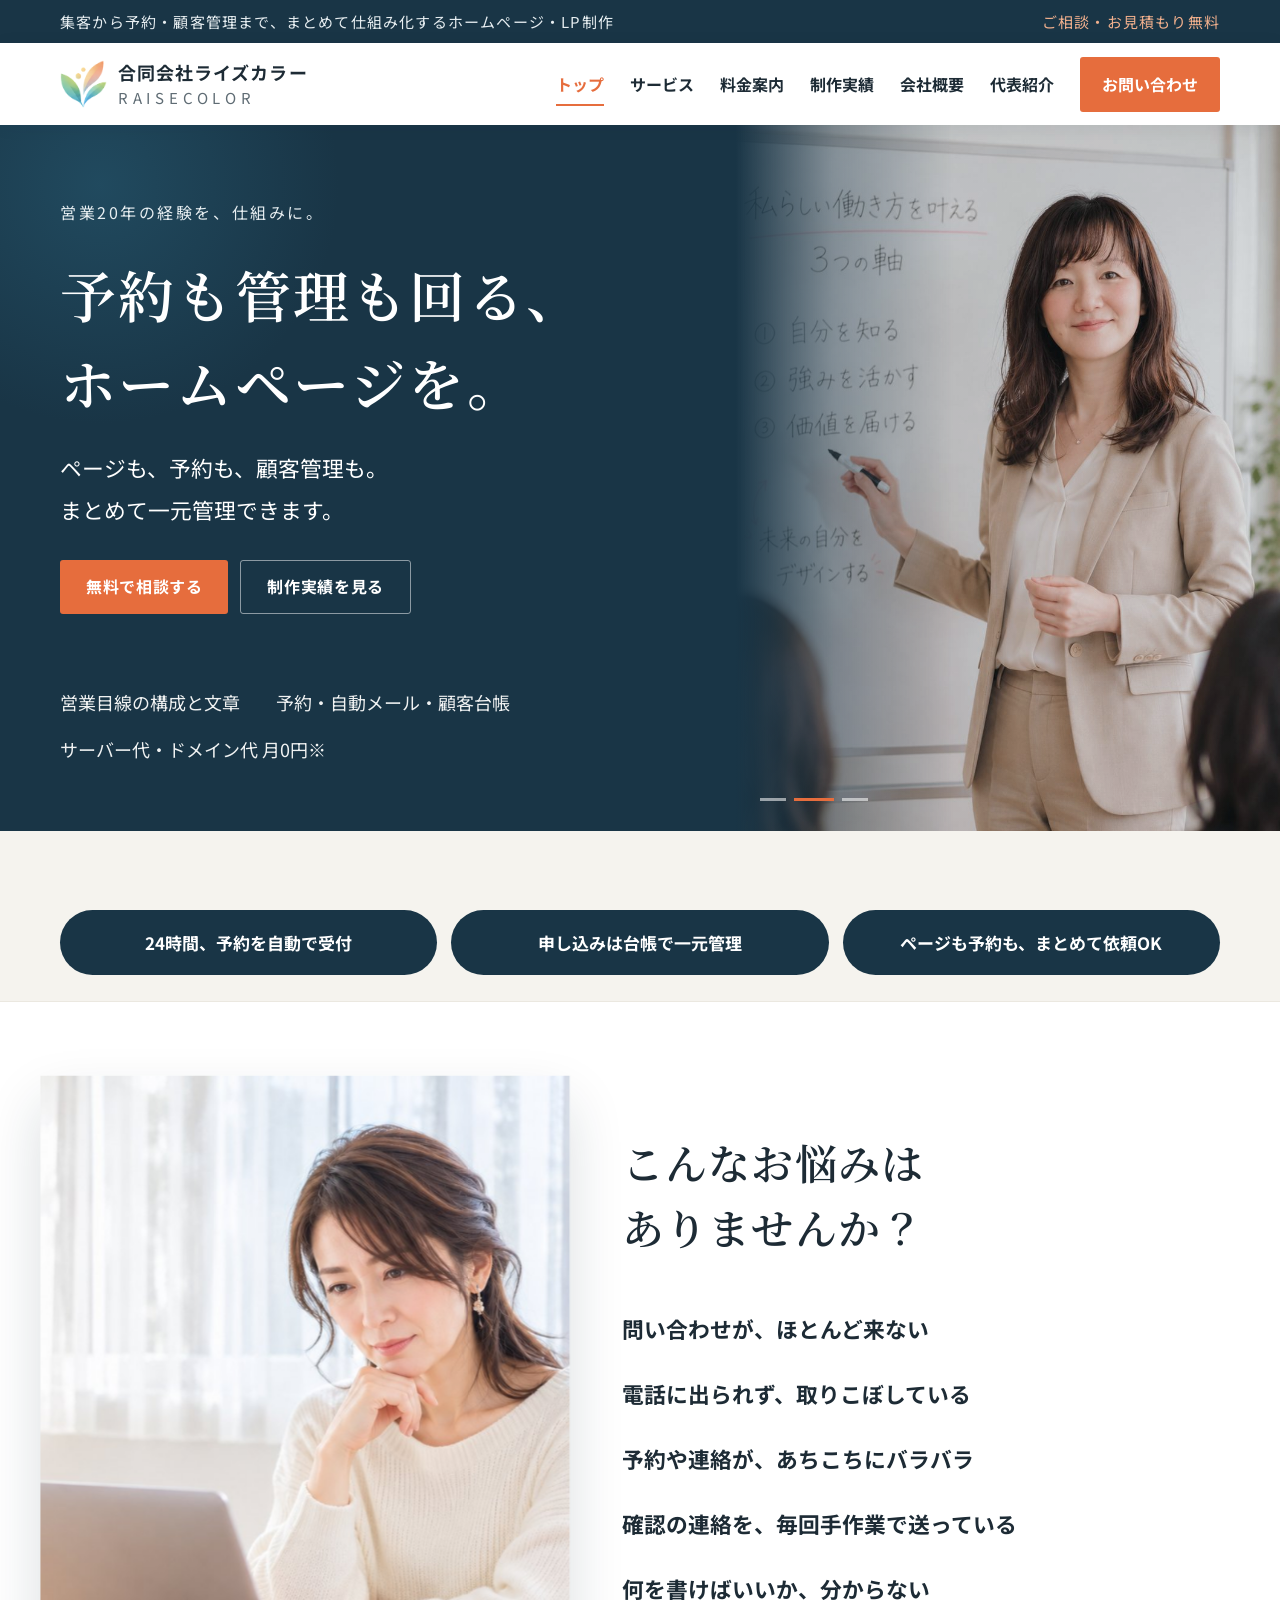
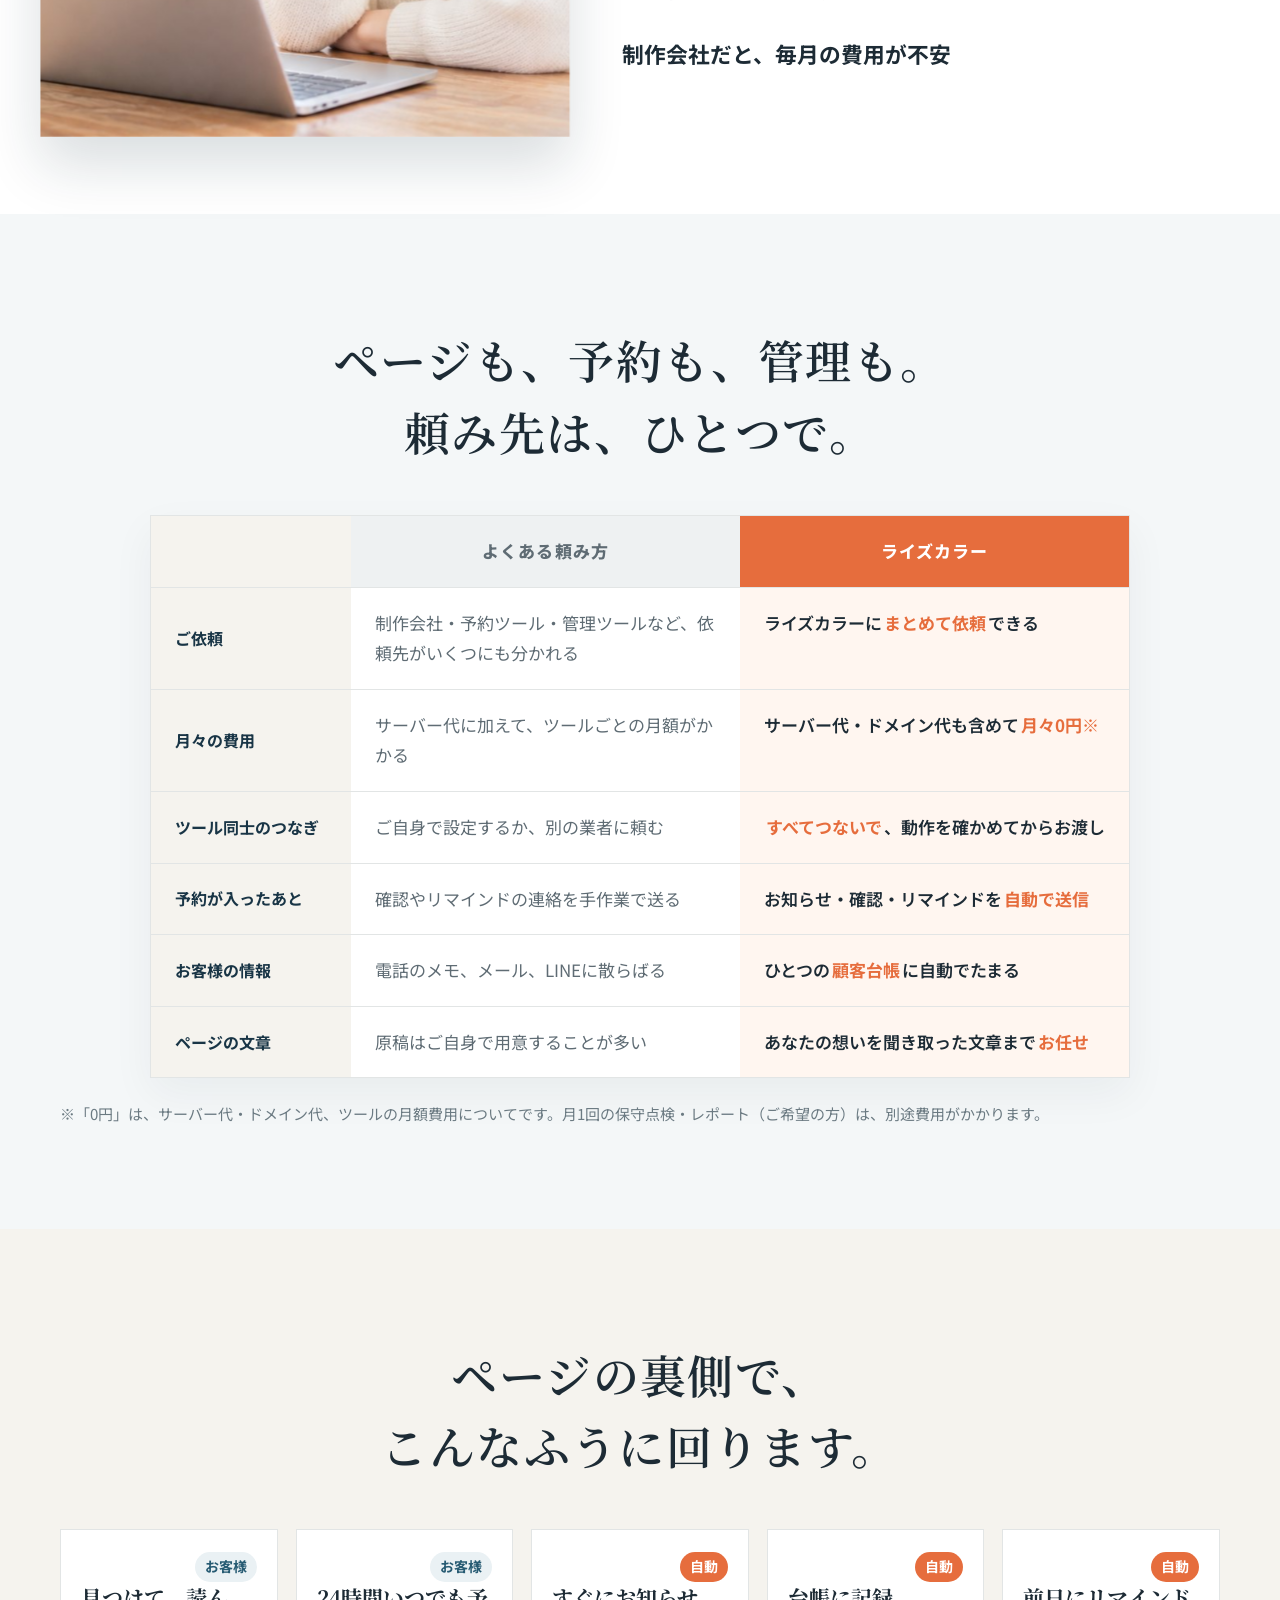
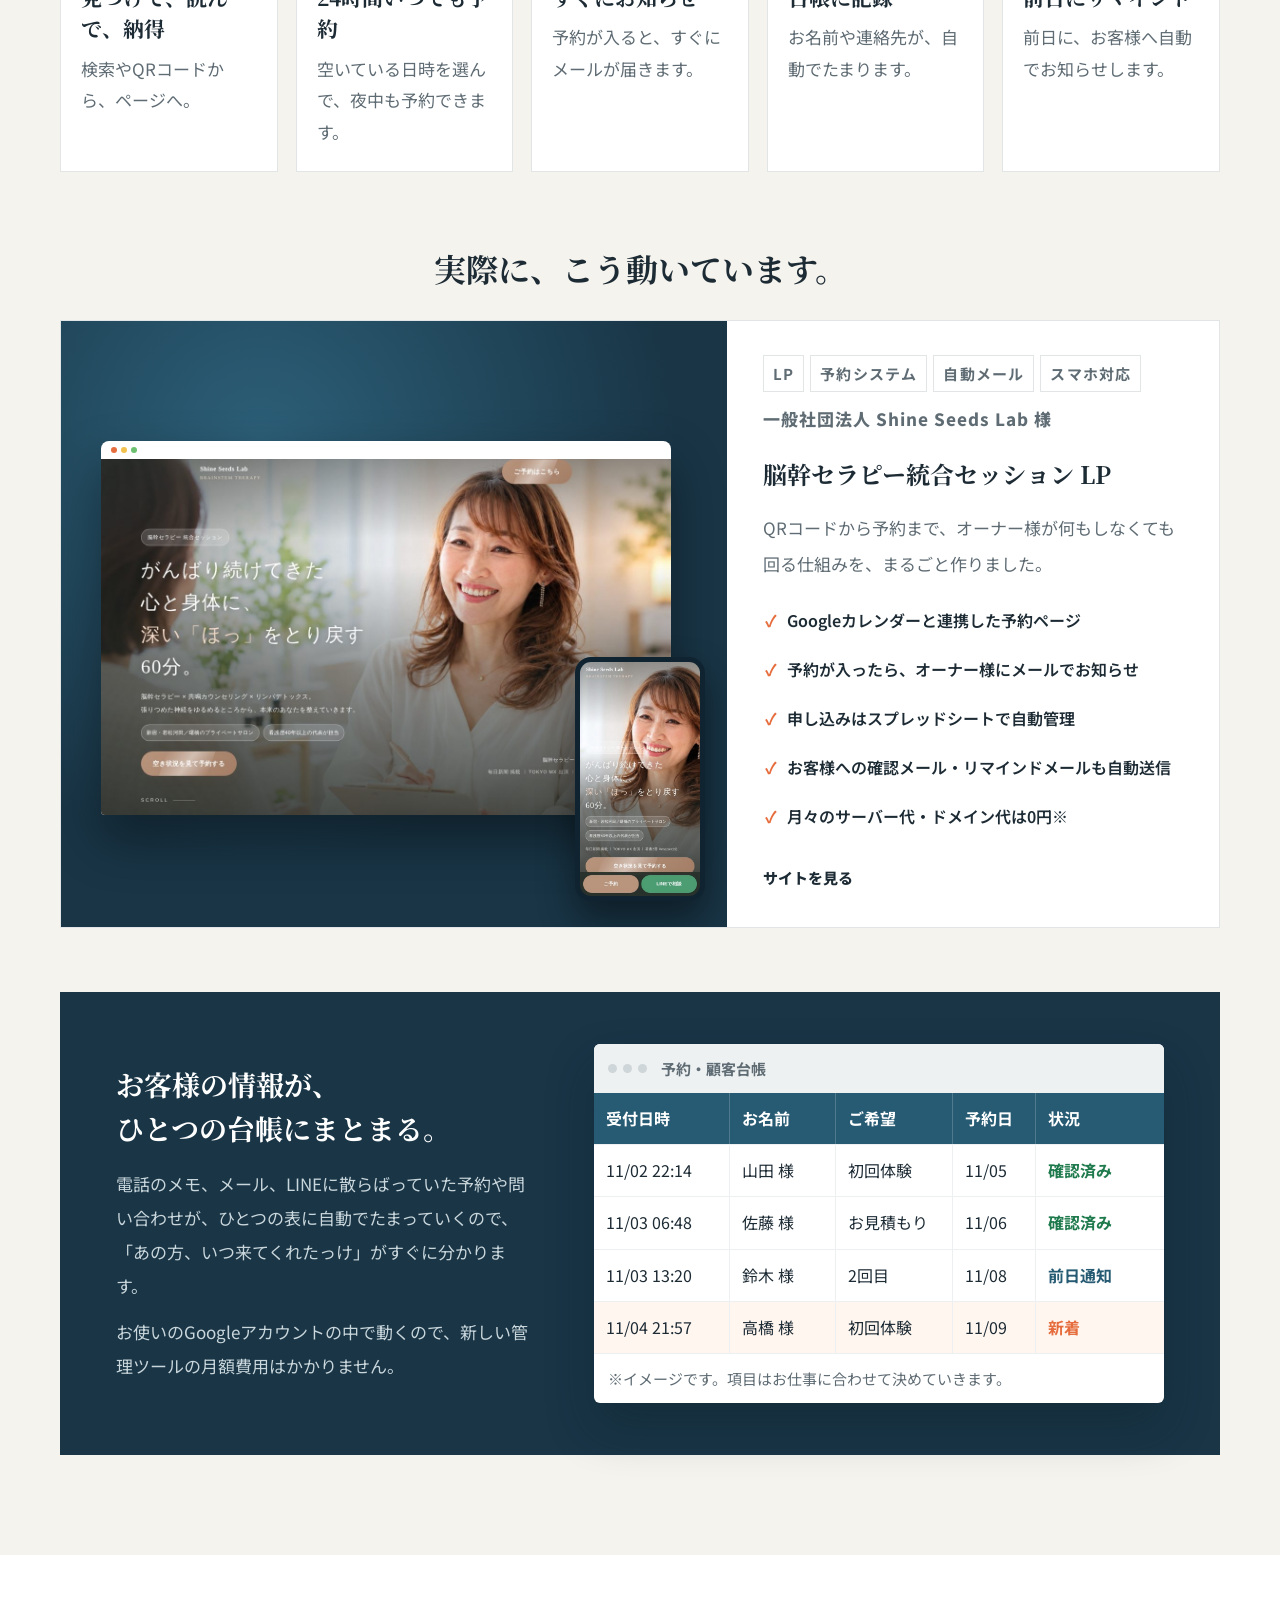
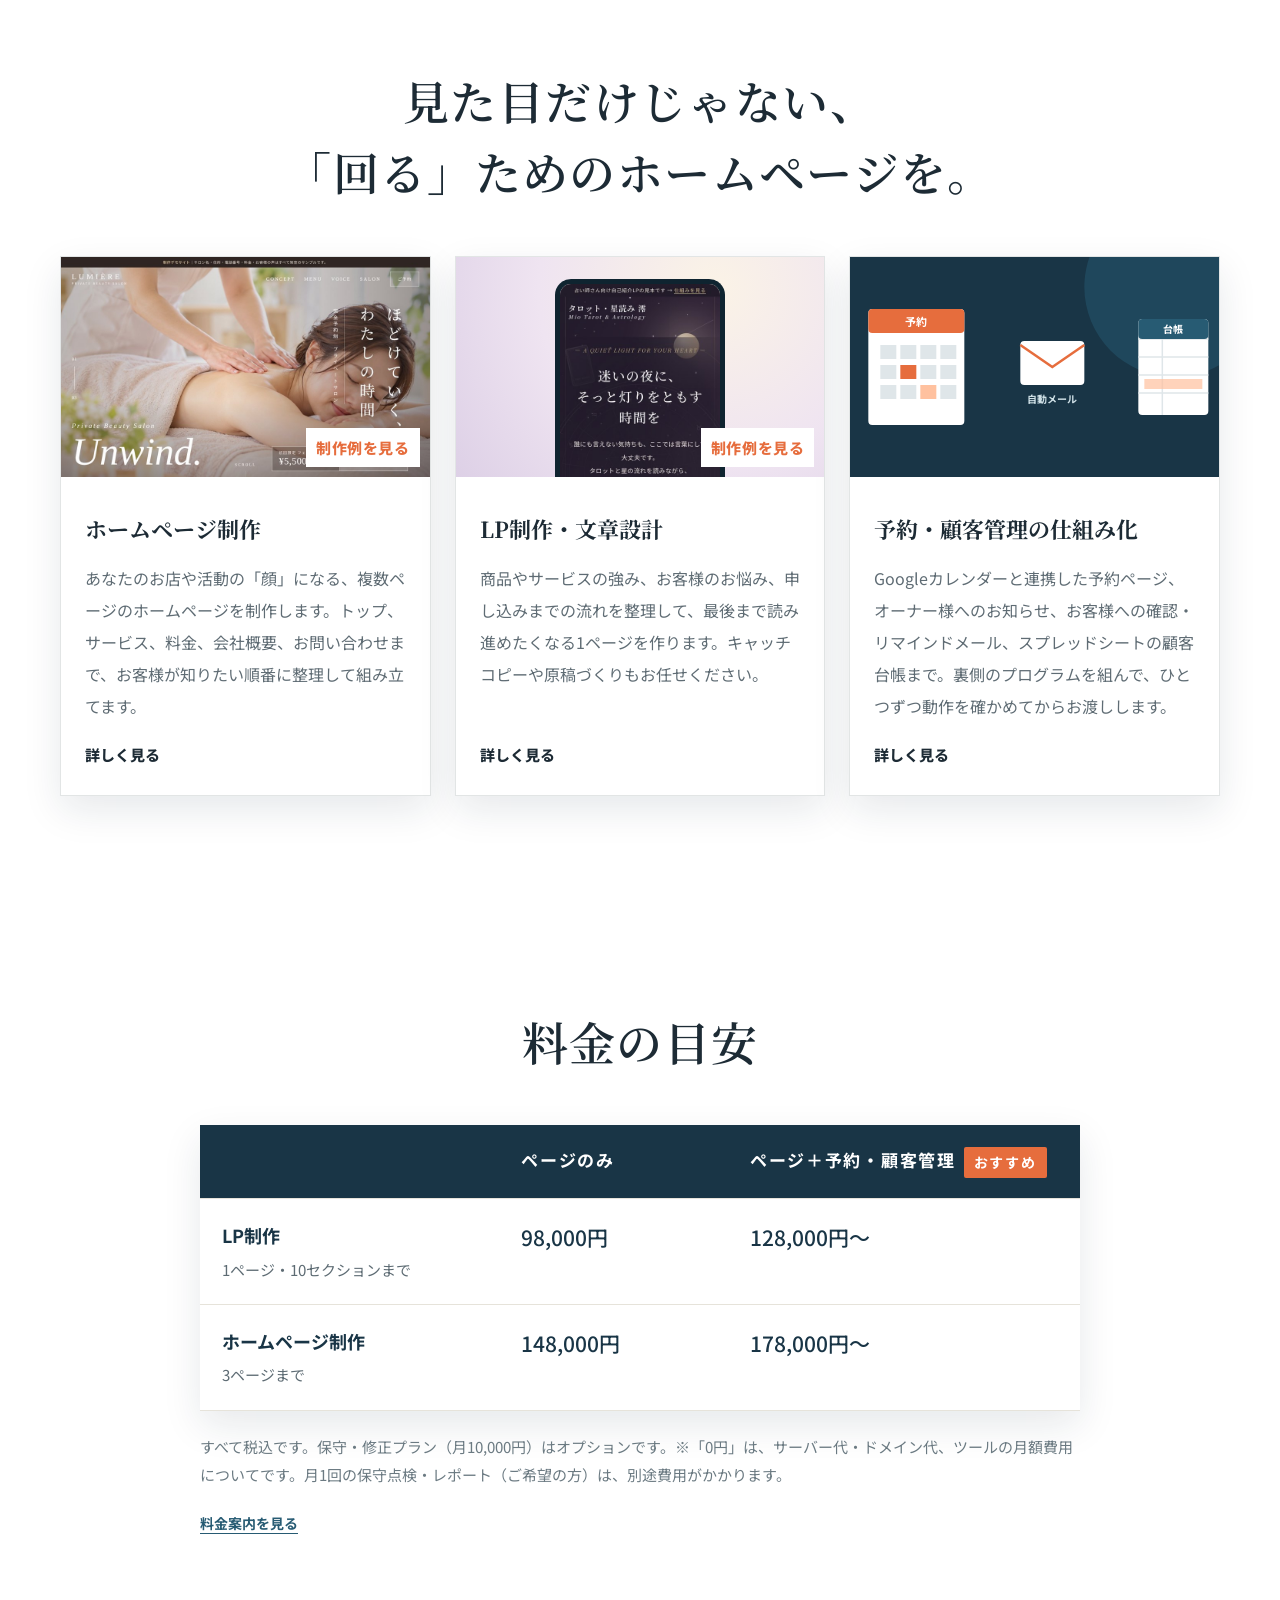
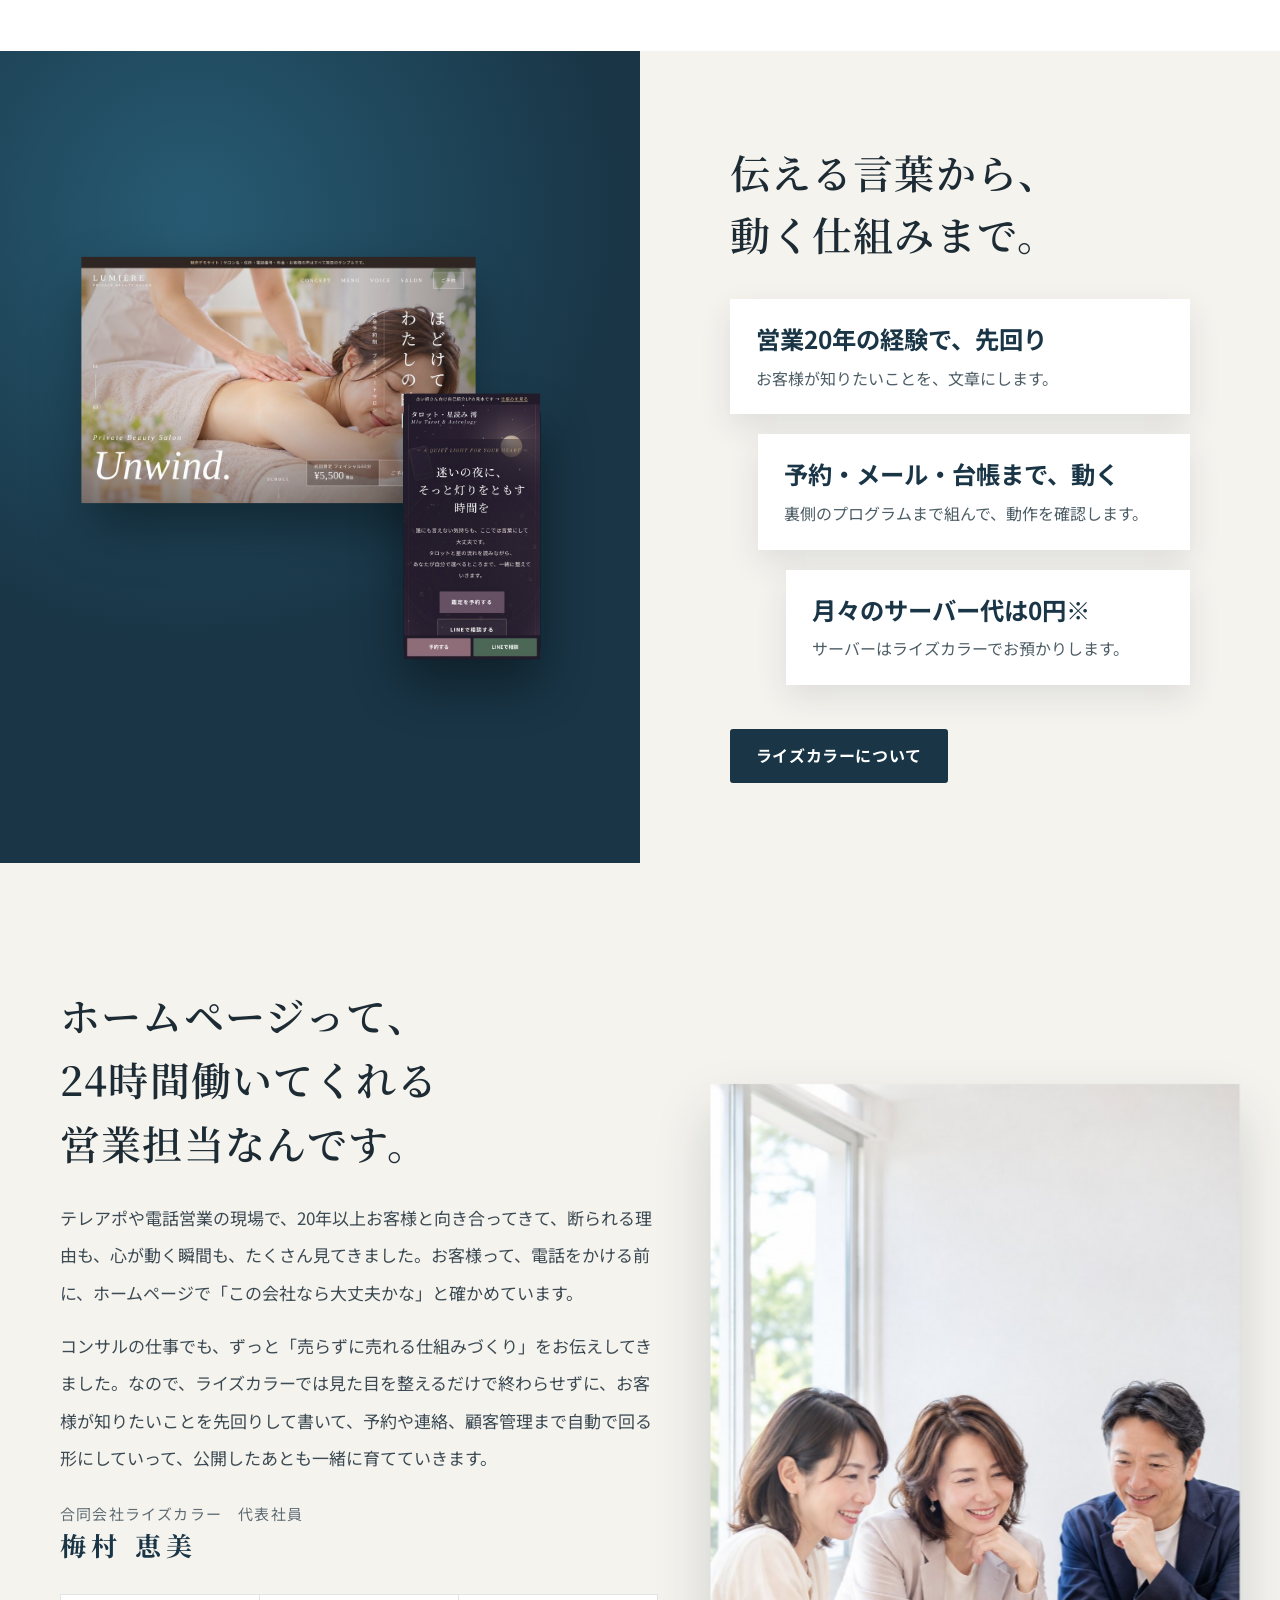
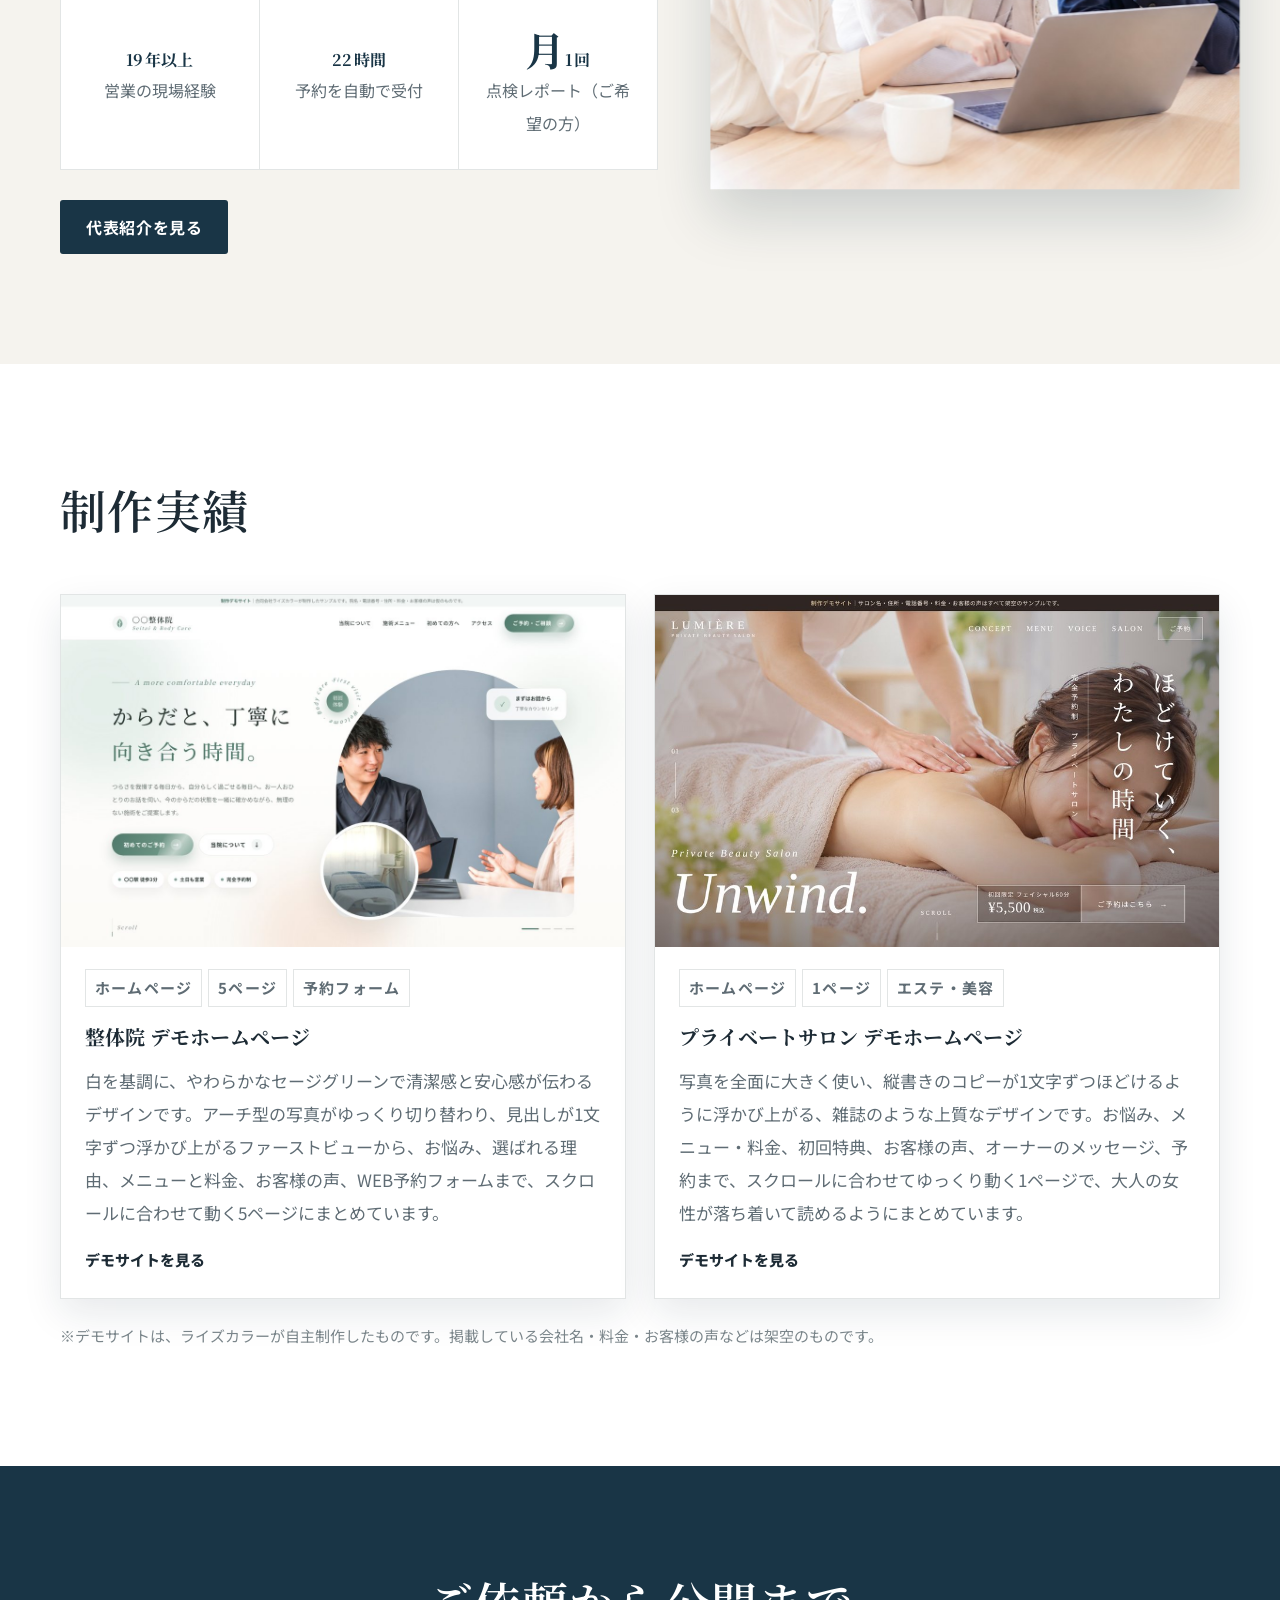
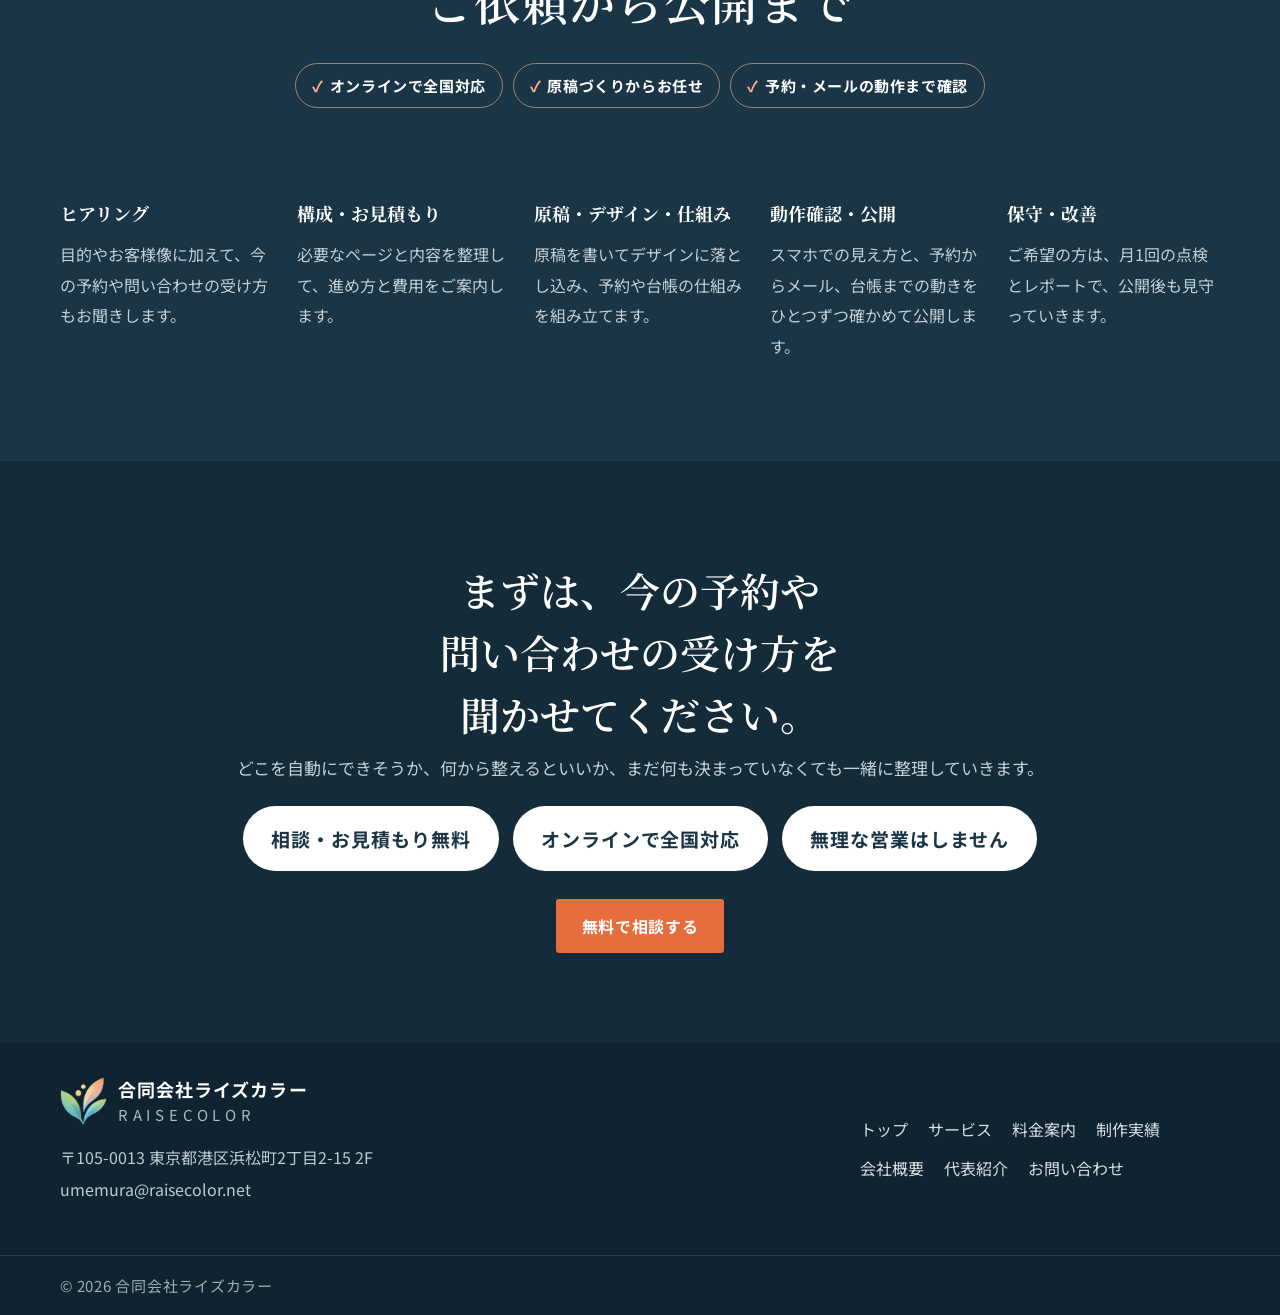
==== index.html @ 5ad5f878 "全体の文字を大きく、説明文を減らし、奥行きと動きを追加 Co-Authored-By: Claude Sonnet 5.5 <noreply@anthropic.com> Claude-Session" ====
<!doctype html>
<html lang="ja">
<head>
  <meta charset="utf-8">
  <meta name="viewport" content="width=device-width, initial-scale=1">
  <meta name="description" content="合同会社ライズカラーは、ホームページ・LPを作るだけでなく、予約の受付・お知らせメール・顧客台帳まで自動で回る仕組みをまとめてお作りします。サーバー代・ドメイン代は月々0円。">
  <title>合同会社ライズカラー｜予約・顧客管理まで回るホームページ・LP制作</title>
  <link rel="icon" href="logo-mark.png">
  <link rel="stylesheet" href="style.css">
  <link rel="stylesheet" href="anim.css">
  <link rel="stylesheet" href="clean.css">
  <script src="script.js" defer></script>
  <script src="anim.js" defer></script>
</head>
<body>
  <div class="topbar">
    <div class="container topbar-inner">
      <span>集客から予約・顧客管理まで、まとめて仕組み化するホームページ・LP制作</span>
      <span class="topbar-note">ご相談・お見積もり無料</span>
    </div>
  </div>
  <header class="site-header">
    <div class="container header-inner">
      <a class="brand" href="index.html" aria-label="合同会社ライズカラー トップ"><img class="brand-logo" src="logo-mark.png" alt="" width="46" height="47"><span class="brand-text"><strong>合同会社ライズカラー</strong><small>RAISECOLOR</small></span></a>
      <button class="menu-toggle" aria-expanded="false" aria-controls="site-nav" aria-label="メニューを開く"><span></span><span></span><span></span></button>
      <nav id="site-nav" class="site-nav" aria-label="メインメニュー"><a href="index.html" aria-current="page">トップ</a><a href="services.html">サービス</a><a href="pricing.html">料金案内</a><a href="works.html">制作実績</a><a href="about.html">会社概要</a><a href="representative.html">代表紹介</a><a class="nav-cta" href="contact.html">お問い合わせ</a></nav>
    </div>
  </header>
  <main>

    <section class="hero" id="home">
      <div class="hero-grid">
        <div class="hero-content">
          <p class="eyebrow">営業20年の経験を、仕組みに。</p>
          <h1>予約も管理も回る、<br>ホームページを。</h1>
          <p class="hero-lead">ページも、予約も、顧客管理も。<br>まとめて一元管理できます。</p>
          <div class="hero-actions">
            <a class="button button-primary" href="contact.html">無料で相談する</a>
            <a class="button button-ghost" href="works.html">制作実績を見る</a>
          </div>
          <div class="hero-points">
            <div><span>営業目線の構成と文章</span></div>
            <div><span>予約・自動メール・顧客台帳</span></div>
            <div><span>サーバー代・ドメイン代 月0円※</span></div>
          </div>
        </div>
        <figure class="hero-photo" style="margin:0">
          <div class="hero-slides">
            <img class="hero-slide is-active" src="representative.jpg" alt="代表社員 梅村恵美">
            <img class="hero-slide" src="hero-2.jpg" alt="セミナーで話す代表 梅村恵美" style="object-position:72% 15%">
            <img class="hero-slide" src="hero-4.jpg" alt="窓の外を見つめる代表 梅村恵美" style="object-position:66% 40%">
          </div>
          <div class="hero-dots" aria-hidden="true"><span class="is-active"></span><span></span><span></span></div>
        </figure>
      </div>
    </section>

    <section class="trust-strip">
      <div class="container trust-inner">
        <div class="trust-intro"><strong>作って終わりにしない、回る仕組みを。</strong></div>
        <div class="trust-item"><span class="trust-icon">✓</span><span>24時間、予約を自動で受付</span></div>
        <div class="trust-item"><span class="trust-icon">✓</span><span>申し込みは台帳で一元管理</span></div>
        <div class="trust-item"><span class="trust-icon">✓</span><span>ページも予約も、まとめて依頼OK</span></div>
      </div>
    </section>


    <section class="worry-section" id="worry">
      <div class="container worry-grid">
        <figure class="worry-photo"><img src="photo-consult.jpg" alt="パソコンを見ながらホームページのことで悩む30代の女性" loading="lazy"></figure>
        <div class="worry-copy">
          <h2>こんなお悩みは<br>ありませんか？</h2>
          <ul class="worry-list">
            <li>問い合わせが、ほとんど来ない</li>
            <li>電話に出られず、取りこぼしている</li>
            <li>予約や連絡が、あちこちにバラバラ</li>
            <li>確認の連絡を、毎回手作業で送っている</li>
            <li>何を書けばいいか、分からない</li>
            <li>制作会社だと、毎月の費用が不安</li>
          </ul>
        </div>
      </div>
    </section>

    <section class="compare-section" id="compare">
      <div class="container">
        <div class="section-heading">
          <h2>ページも、予約も、管理も。<br>頼み先は、ひとつで。</h2>
          <p>よくある頼み方だと、ページは制作会社に、予約は予約ツールに、顧客管理はまた別のツールに、と<br>頼み先も月々の費用もバラバラになりがちです。ライズカラーは、それを全部つないでお渡しします。</p>
        </div>
        <div class="compare-table" role="table" aria-label="よくある頼み方とライズカラーの比較">
          <div class="cmp-row cmp-head" role="row"><span role="columnheader"></span><span role="columnheader" class="cmp-other">よくある頼み方</span><span role="columnheader" class="cmp-us">ライズカラー</span></div>
          <div class="cmp-row" role="row"><b role="rowheader">ご依頼</b><span role="cell" class="cmp-other">制作会社・予約ツール・管理ツールなど、依頼先がいくつにも分かれる</span><span role="cell" class="cmp-us">ライズカラーに<strong>まとめて依頼</strong>できる</span></div>
          <div class="cmp-row" role="row"><b role="rowheader">月々の費用</b><span role="cell" class="cmp-other">サーバー代に加えて、ツールごとの月額がかかる</span><span role="cell" class="cmp-us">サーバー代・ドメイン代も含めて<strong>月々0円※</strong></span></div>
          <div class="cmp-row" role="row"><b role="rowheader">ツール同士のつなぎ</b><span role="cell" class="cmp-other">ご自身で設定するか、別の業者に頼む</span><span role="cell" class="cmp-us"><strong>すべてつないで</strong>、動作を確かめてからお渡し</span></div>
          <div class="cmp-row" role="row"><b role="rowheader">予約が入ったあと</b><span role="cell" class="cmp-other">確認やリマインドの連絡を手作業で送る</span><span role="cell" class="cmp-us">お知らせ・確認・リマインドを<strong>自動で送信</strong></span></div>
          <div class="cmp-row" role="row"><b role="rowheader">お客様の情報</b><span role="cell" class="cmp-other">電話のメモ、メール、LINEに散らばる</span><span role="cell" class="cmp-us">ひとつの<strong>顧客台帳</strong>に自動でたまる</span></div>
          <div class="cmp-row" role="row"><b role="rowheader">ページの文章</b><span role="cell" class="cmp-other">原稿はご自身で用意することが多い</span><span role="cell" class="cmp-us">あなたの想いを聞き取った文章まで<strong>お任せ</strong></span></div>
        </div>
        <p class="zero-note">※「0円」は、サーバー代・ドメイン代、ツールの月額費用についてです。月1回の保守点検・レポート（ご希望の方）は、別途費用がかかります。</p>
      </div>
    </section>

    <section class="system-section" id="system">
      <div class="container">
        <div class="section-heading">
          <h2>ページの裏側で、<br>こんなふうに回ります。</h2>
          <p>お客様がページを見つけてから、予約、お知らせ、台帳への記録、前日のリマインドまで。<br>オーナー様が手を動かさなくても進むように、ひとつながりで組み立てます。</p>
        </div>
        <ol class="system-flow">
          <li><span class="sf-who">お客様</span><h3>見つけて、読んで、納得</h3><p>検索やQRコードから、ページへ。</p></li>
          <li><span class="sf-who">お客様</span><h3>24時間いつでも予約</h3><p>空いている日時を選んで、夜中も予約できます。</p></li>
          <li><span class="sf-who auto">自動</span><h3>すぐにお知らせ</h3><p>予約が入ると、すぐにメールが届きます。</p></li>
          <li><span class="sf-who auto">自動</span><h3>台帳に記録</h3><p>お名前や連絡先が、自動でたまります。</p></li>
          <li><span class="sf-who auto">自動</span><h3>前日にリマインド</h3><p>前日に、お客様へ自動でお知らせします。</p></li>
        </ol>
        <div class="case-head"><h3>実際に、こう動いています。</h3></div>
        <article class="work-feature"><a class="work-mock" href="https://shine-seeds-lab.pages.dev/" target="_blank" rel="noopener"><span class="mock-pc"><i></i><img src="work-nori.jpg" alt="Shine Seeds Lab 脳幹セラピーLPのパソコン表示" loading="lazy"></span><span class="mock-sp"><img src="work-nori-sp.jpg" alt="Shine Seeds Lab 脳幹セラピーLPのスマホ表示" loading="lazy"></span></a><div class="work-info"><div class="tags"><span>LP</span><span>予約システム</span><span>自動メール</span><span>スマホ対応</span></div><p class="work-client">一般社団法人 Shine Seeds Lab 様</p><h3>脳幹セラピー統合セッション LP</h3><p>QRコードから予約まで、オーナー様が何もしなくても回る仕組みを、まるごと作りました。</p><ul class="work-points"><li>Googleカレンダーと連携した予約ページ</li><li>予約が入ったら、オーナー様にメールでお知らせ</li><li>申し込みはスプレッドシートで自動管理</li><li>お客様への確認メール・リマインドメールも自動送信</li><li>月々のサーバー代・ドメイン代は0円※</li></ul><a class="text-link" href="https://shine-seeds-lab.pages.dev/" target="_blank" rel="noopener">サイトを見る</a></div></article>
        <div class="system-board">
          <div class="board-copy">
            
            <h3>お客様の情報が、<br>ひとつの台帳にまとまる。</h3>
            <p>電話のメモ、メール、LINEに散らばっていた予約や問い合わせが、ひとつの表に自動でたまっていくので、「あの方、いつ来てくれたっけ」がすぐに分かります。</p>
            <p>お使いのGoogleアカウントの中で動くので、新しい管理ツールの月額費用はかかりません。</p>
          </div>
          <div class="board-sheet" role="img" aria-label="スプレッドシートの顧客台帳のイメージ">
            <div class="sheet-bar"><i></i><i></i><i></i><span>予約・顧客台帳</span></div>
            <div class="sheet-row head"><span>受付日時</span><span>お名前</span><span>ご希望</span><span>予約日</span><span>状況</span></div>
            <div class="sheet-row"><span>11/02 22:14</span><span>山田 様</span><span>初回体験</span><span>11/05</span><span class="st ok">確認済み</span></div>
            <div class="sheet-row"><span>11/03 06:48</span><span>佐藤 様</span><span>お見積もり</span><span>11/06</span><span class="st ok">確認済み</span></div>
            <div class="sheet-row"><span>11/03 13:20</span><span>鈴木 様</span><span>2回目</span><span>11/08</span><span class="st rm">前日通知</span></div>
            <div class="sheet-row new"><span>11/04 21:57</span><span>高橋 様</span><span>初回体験</span><span>11/09</span><span class="st nw">新着</span></div>
            <p class="sheet-note">※イメージです。項目はお仕事に合わせて決めていきます。</p>
          </div>
        </div>
      </div>
    </section>

    <section class="section" id="service">
      <div class="container">
        <div class="section-heading">
          <h2>見た目だけじゃない、<br>「回る」ためのホームページを。</h2>
          <p>ページを作るところから、予約の受付、顧客管理の仕組みまで。<br>必要なものだけを組み合わせて、ご相談いただけます。</p>
        </div>
        <div class="service-grid">
          <article class="service-card">
            <a class="thumb" href="https://umemura-raisecolor.github.io/salon-demo/unwind/" target="_blank" rel="noopener"><img src="work-salon.jpg?v=3" alt="プライベートサロンのデモホームページ" loading="lazy"><span class="thumb-tag">制作例を見る</span></a>
            <div class="service-card-body"><h3>ホームページ制作</h3><p>あなたのお店や活動の「顔」になる、複数ページのホームページを制作します。トップ、サービス、料金、会社概要、お問い合わせまで、お客様が知りたい順番に整理して組み立てます。</p><a href="services.html" class="text-link">詳しく見る</a></div>
          </article>
          <article class="service-card">
            <a class="thumb phone" href="https://umemura-raisecolor.github.io/proposals/mio/" target="_blank" rel="noopener" style="background:radial-gradient(circle at 70% 15%,#fbf3e6 0,#efe4f1 55%,#ddd0e6 100%)"><img src="work-mio-sp.jpg" alt="占い師さん向け自己紹介LPデモのスマートフォン表示" loading="lazy"><span class="thumb-tag">制作例を見る</span></a>
            <div class="service-card-body"><h3>LP制作・文章設計</h3><p>商品やサービスの強み、お客様のお悩み、申し込みまでの流れを整理して、最後まで読み進めたくなる1ページを作ります。キャッチコピーや原稿づくりもお任せください。</p><a href="services.html" class="text-link">詳しく見る</a></div>
          </article>
          <article class="service-card">
            <div class="thumb"><svg viewBox="0 0 400 220" width="100%" height="100%" preserveAspectRatio="xMidYMid slice" aria-hidden="true"><rect width="400" height="220" fill="#193546"/><circle cx="340" cy="30" r="90" fill="#275b73" opacity=".5"/><g font-family="Noto Sans JP" font-weight="700"><rect x="34" y="52" width="96" height="116" rx="4" fill="#fff"/><rect x="34" y="52" width="96" height="24" rx="4" fill="#e66d3d"/><text x="82" y="69" text-anchor="middle" font-size="11" fill="#fff">予約</text><g fill="#dfe6e9"><rect x="46" y="88" width="16" height="14"/><rect x="66" y="88" width="16" height="14"/><rect x="86" y="88" width="16" height="14"/><rect x="106" y="88" width="16" height="14"/><rect x="46" y="108" width="16" height="14"/><rect x="86" y="108" width="16" height="14"/><rect x="106" y="108" width="16" height="14"/><rect x="46" y="128" width="16" height="14"/><rect x="66" y="128" width="16" height="14"/><rect x="106" y="128" width="16" height="14"/></g><rect x="66" y="108" width="16" height="14" fill="#e66d3d"/><rect x="86" y="128" width="16" height="14" fill="#ffc19f"/><rect x="186" y="84" width="64" height="44" rx="4" fill="#fff"/><path d="M186 88l32 22 32-22" fill="none" stroke="#e66d3d" stroke-width="2.5"/><text x="218" y="146" text-anchor="middle" font-size="10" fill="#cfe0e6">自動メール</text><rect x="304" y="62" width="70" height="96" rx="4" fill="#fff"/><g stroke="#dfe6e9" stroke-width="1.5"><path d="M304 82h70M304 100h70M304 118h70M304 136h70M328 62v96"/></g><rect x="304" y="62" width="70" height="20" rx="4" fill="#275b73"/><text x="339" y="76" text-anchor="middle" font-size="10" fill="#fff">台帳</text><rect x="310" y="122" width="58" height="10" fill="#ffc19f" opacity=".7"/></g></svg></div>
            <div class="service-card-body"><h3>予約・顧客管理の仕組み化</h3><p>Googleカレンダーと連携した予約ページ、オーナー様へのお知らせ、お客様への確認・リマインドメール、スプレッドシートの顧客台帳まで。裏側のプログラムを組んで、ひとつずつ動作を確かめてからお渡しします。</p><a href="services.html#system" class="text-link">詳しく見る</a></div>
          </article>
        </div>
      </div>
    </section>

    <section class="section price-glance" id="price">
      <div class="container">
        <div class="section-heading">
          <h2>料金の目安</h2>
          <p>制作費は、ご入金の確認後に制作を始めます。サーバー代・ドメイン代は月々0円※です。</p>
        </div>
        <div class="glance-wrap">
          <table class="plan-table">
            <thead><tr><th></th><th>ページのみ</th><th>ページ＋予約・顧客管理<span class="rec">おすすめ</span></th></tr></thead>
            <tbody>
              <tr><th scope="row">LP制作<br><small>1ページ・10セクションまで</small></th><td class="yen">98,000円</td><td class="yen">128,000円〜</td></tr>
              <tr><th scope="row">ホームページ制作<br><small>3ページまで</small></th><td class="yen">148,000円</td><td class="yen">178,000円〜</td></tr>
            </tbody>
          </table>
          <p class="zero-note">すべて税込です。保守・修正プラン（月10,000円）はオプションです。※「0円」は、サーバー代・ドメイン代、ツールの月額費用についてです。月1回の保守点検・レポート（ご希望の方）は、別途費用がかかります。</p>
          <p class="more"><a href="pricing.html">料金案内を見る</a></p>
        </div>
      </div>
    </section>

    <section class="feature-section" id="reason">
      <div class="feature-visual">
        <div class="stack">
          <div class="shot s1"><img src="work-salon.jpg?v=3" alt="" loading="lazy"></div>
          <div class="shot s2 sp"><img src="work-mio-sp.jpg" alt="" loading="lazy"></div>
          
        </div>
      </div>
      <div class="feature-copy">
        <h2>伝える言葉から、<br>動く仕組みまで。</h2>
        <ul class="feature-list">
          <li><b>営業20年の経験で、先回り</b><span>お客様が知りたいことを、文章にします。</span></li>
          <li><b>予約・メール・台帳まで、動く</b><span>裏側のプログラムまで組んで、動作を確認します。</span></li>
          <li><b>月々のサーバー代は0円※</b><span>サーバーはライズカラーでお預かりします。</span></li>
        </ul>
        <a href="about.html" class="button button-dark">ライズカラーについて</a>
      </div>
    </section>


    <section class="message-section" id="message">
      <div class="container message-grid">
        <div class="message-copy">
          <h2>ホームページって、<br>24時間働いてくれる<br>営業担当なんです。</h2>
          <p>テレアポや電話営業の現場で、20年以上お客様と向き合ってきて、断られる理由も、心が動く瞬間も、たくさん見てきました。お客様って、電話をかける前に、ホームページで「この会社なら大丈夫かな」と確かめています。</p>
          <p>コンサルの仕事でも、ずっと「売らずに売れる仕組みづくり」をお伝えしてきました。なので、ライズカラーでは見た目を整えるだけで終わらせずに、お客様が知りたいことを先回りして書いて、予約や連絡、顧客管理まで自動で回る形にしていって、公開したあとも一緒に育てていきます。</p>
          <div class="message-sign"><small>合同会社ライズカラー　代表社員</small><b>梅村 恵美</b></div>
          <div class="numbers message-numbers">
            <div><b><span class="cnt" data-to="20">20</span><small>年以上</small></b><span>営業の現場経験</span></div>
            <div><b><span class="cnt" data-to="24" data-delay="200">24</span><small>時間</small></b><span>予約を自動で受付</span></div>
            <div><b>月<span class="cnt" data-to="1" data-delay="400">1</span><small>回</small></b><span>点検レポート（ご希望の方）</span></div>
          </div>
          <a href="representative.html" class="button button-dark">代表紹介を見る</a>
        </div>
        <figure class="message-photo"><img src="photo-message.jpg" alt="パソコンを囲んで打ち合わせをするチーム" loading="lazy"></figure>
      </div>
    </section>

    <section class="section" id="works">
      <div class="container">
        <div class="section-heading heading-row">
          <div><h2>制作実績</h2></div>
          <p style="font-size:14px;color:var(--muted)">業種や目的に合わせて、<br>雰囲気の違うページを作っています。</p>
        </div>
        
        <div class="works-grid"><article class="work-card"><a class="work-image" href="https://umemura-raisecolor.github.io/seitai-demo/" target="_blank" rel="noopener"><img src="work-seitai.jpg?v=2" alt="整体院 デモホームページのトップ画面" loading="lazy"></a><div class="work-info"><div class="tags"><span>ホームページ</span><span>5ページ</span><span>予約フォーム</span></div><h3>整体院 デモホームページ</h3><p>白を基調に、やわらかなセージグリーンで清潔感と安心感が伝わるデザインです。アーチ型の写真がゆっくり切り替わり、見出しが1文字ずつ浮かび上がるファーストビューから、お悩み、選ばれる理由、メニューと料金、お客様の声、WEB予約フォームまで、スクロールに合わせて動く5ページにまとめています。</p><a class="text-link" href="https://umemura-raisecolor.github.io/seitai-demo/" target="_blank" rel="noopener">デモサイトを見る</a></div></article><article class="work-card"><a class="work-image" href="https://umemura-raisecolor.github.io/salon-demo/unwind/" target="_blank" rel="noopener"><img src="work-salon.jpg?v=3" alt="プライベートサロン デモホームページのトップ画面" loading="lazy"></a><div class="work-info"><div class="tags"><span>ホームページ</span><span>1ページ</span><span>エステ・美容</span></div><h3>プライベートサロン デモホームページ</h3><p>写真を全面に大きく使い、縦書きのコピーが1文字ずつほどけるように浮かび上がる、雑誌のような上質なデザインです。お悩み、メニュー・料金、初回特典、お客様の声、オーナーのメッセージ、予約まで、スクロールに合わせてゆっくり動く1ページで、大人の女性が落ち着いて読めるようにまとめています。</p><a class="text-link" href="https://umemura-raisecolor.github.io/salon-demo/unwind/" target="_blank" rel="noopener">デモサイトを見る</a></div></article></div>
        <p class="demo-note">※デモサイトは、ライズカラーが自主制作したものです。掲載している会社名・料金・お客様の声などは架空のものです。</p>
      </div>
    </section>

    <section class="process-section" id="flow">
      <div class="container">
        <div class="section-heading light-heading"><h2>ご依頼から公開まで</h2><p>初めての方にも分かりやすいように、ひとつずつ順番に進めます。<br>打ち合わせはオンラインなので、全国どこからでも、お店や現場の合間にご相談いただけます。</p><div class="flow-badges"><span>オンラインで全国対応</span><span>原稿づくりからお任せ</span><span>予約・メールの動作まで確認</span></div></div>
        <div class="process-grid"><div class="process-step"><h3>ヒアリング</h3><p>目的やお客様像に加えて、今の予約や問い合わせの受け方もお聞きします。</p></div><div class="process-step"><h3>構成・お見積もり</h3><p>必要なページと内容を整理して、進め方と費用をご案内します。</p></div><div class="process-step"><h3>原稿・デザイン・仕組み</h3><p>原稿を書いてデザインに落とし込み、予約や台帳の仕組みを組み立てます。</p></div><div class="process-step"><h3>動作確認・公開</h3><p>スマホでの見え方と、予約からメール、台帳までの動きをひとつずつ確かめて公開します。</p></div><div class="process-step"><h3>保守・改善</h3><p>ご希望の方は、月1回の点検とレポートで、公開後も見守っていきます。</p></div></div>
      </div>
    </section>


    <section class="cta-band cta-photo">
      <div class="container cta-inner">
        <div><h2>まずは、今の予約や<br>問い合わせの受け方を<br>聞かせてください。</h2><p>どこを自動にできそうか、何から整えるといいか、まだ何も決まっていなくても一緒に整理していきます。</p><ul class="cta-points"><li>相談・お見積もり無料</li><li>オンラインで全国対応</li><li>無理な営業はしません</li></ul></div>
        <a class="button button-primary" href="contact.html">無料で相談する</a>
      </div>
    </section>
  </main>
  <footer class="site-footer">
    <div class="container footer-main">
      <div>
        <a class="brand brand-footer" href="index.html"><img class="brand-logo" src="logo-mark.png" alt="" width="46" height="47"><span class="brand-text"><strong>合同会社ライズカラー</strong><small>RAISECOLOR</small></span></a>
        <p style="margin-top:16px;font-size:12px;color:#bdcbd0;line-height:2">〒105-0013 東京都港区浜松町2丁目2-15 2F<br>umemura@raisecolor.net</p>
      </div>
      <div class="footer-links"><a href="index.html">トップ</a><a href="services.html">サービス</a><a href="pricing.html">料金案内</a><a href="works.html">制作実績</a><a href="about.html">会社概要</a><a href="representative.html">代表紹介</a><a href="contact.html">お問い合わせ</a></div>
    </div>
    <div class="footer-bottom"><div class="container">© <span id="year">2026</span> 合同会社ライズカラー</div></div>
  </footer>
  <a class="floating-contact" href="contact.html"><span>✉</span>無料相談</a>
<!-- Cloudflare Web Analytics --><script defer src='https://static.cloudflareinsights.com/beacon.min.js' data-cf-beacon='{"token": "66a2b055c38a48da9c19547b0177c091"}'></script><!-- End Cloudflare Web Analytics -->
</body>
</html>
---- style.css ----
@import url('https://fonts.googleapis.com/css2?family=Noto+Sans+JP:wght@400;500;600;700;800&family=Noto+Serif+JP:wght@500;600;700&display=swap');
:root{--ink:#1d2b35;--navy:#193546;--navy2:#142c39;--blue:#275b73;--orange:#e66d3d;--peach:#ffc19f;--peach2:#ffb18c;--cream:#f5f3ee;--muted:#5f6c74;--line:#e2e5e5;--white:#fff;--serif:"Noto Serif JP",serif;--sans:"Noto Sans JP",sans-serif}
*{box-sizing:border-box}
html{scroll-behavior:smooth;scroll-padding-top:84px}
body{margin:0;background:#fff;color:var(--ink);font-family:var(--sans);line-height:1.85;font-size:15px;-webkit-font-smoothing:antialiased}
img{display:block;width:100%;object-fit:cover}
a{color:inherit;text-decoration:none}
h1,h2,h3,p{margin-top:0}
.container{width:min(1160px,calc(100% - 48px));margin-inline:auto}

/* top / header */
.topbar{background:var(--navy);color:#e7eef1;font-size:11px;letter-spacing:.08em}
.topbar-inner{display:flex;justify-content:space-between;gap:12px;padding:7px 0}
.topbar-note{color:#f1b08d}
.site-header{height:82px;background:#fff;position:sticky;top:0;z-index:20;box-shadow:0 2px 16px #102b3910}
.header-inner{height:100%;display:flex;align-items:center;justify-content:space-between}
.brand{display:flex;align-items:center;gap:11px}
.brand-mark{display:grid;place-items:center;width:45px;height:45px;background:var(--orange);color:#fff;font-family:var(--serif);font-weight:700;font-size:17px;letter-spacing:-.04em;border-radius:3px}
.brand-logo{width:auto;height:48px;object-fit:contain;flex-shrink:0}
.brand-text{display:flex;flex-direction:column;line-height:1.35}
.brand-text strong{font-size:18px;letter-spacing:.06em}
.brand-text small{font-size:10px;color:var(--muted);letter-spacing:.32em;margin-top:3px}
.site-nav{display:flex;align-items:center;gap:26px;font-size:13px;font-weight:700}
.site-nav>a:not(.nav-cta){transition:color .2s;position:relative}
.site-nav>a[aria-current="page"]:not(.nav-cta){color:var(--orange)}
.site-nav>a:not(.nav-cta):hover,.text-link:hover{color:var(--orange)}
.nav-cta{padding:12px 22px;background:var(--orange);color:#fff;border-radius:3px}
.menu-toggle{display:none}

/* buttons */
.button{display:inline-flex;align-items:center;justify-content:center;gap:22px;min-height:54px;padding:0 26px;font-size:13px;font-weight:700;letter-spacing:.04em;border:0;border-radius:3px;cursor:pointer;transition:transform .2s,background .2s;font-family:inherit}
.button:hover{transform:translateY(-2px)}
.button span{font-size:18px}
.button-primary{background:var(--orange);color:#fff}
.button-primary:hover{background:#ce572b}
.button-ghost{border:1px solid #ffffff80;color:#fff}
.button-dark{background:var(--navy);color:#fff}
.button-line{border:1px solid var(--navy);color:var(--navy)}
.button[aria-disabled="true"]{background:#c9cfd2;color:#fff;cursor:default;transform:none}

/* hero (top page) */
.hero{position:relative;background:var(--navy);color:#fff;overflow:hidden}
.hero-grid{display:grid;grid-template-columns:1.15fr .85fr;min-height:640px}
.hero-grid>*{min-width:0}
.hero-content{padding:72px 48px 64px max(24px,calc((100vw - 1160px)/2));align-self:center;position:relative;z-index:1}
.hero-photo{position:relative}
.hero-photo img{position:absolute;inset:0;height:100%;object-position:center 18%}
.hero-photo::before{content:"";position:absolute;inset:0;z-index:1;background:linear-gradient(90deg,var(--navy) 0%,rgba(25,53,70,.35) 22%,rgba(25,53,70,0) 45%)}
.hero-photo figcaption{position:absolute;z-index:2;right:24px;bottom:24px;background:#fff;color:var(--ink);padding:12px 18px;line-height:1.5;border-left:3px solid var(--orange)}
.hero-photo figcaption small{display:block;font-size:10px;letter-spacing:.14em;color:var(--orange);font-weight:800}
.hero-photo figcaption b{font-family:var(--serif);font-size:17px;letter-spacing:.08em}
.eyebrow{font-size:12px;letter-spacing:.16em;display:flex;align-items:center;gap:10px;margin:0 0 24px;color:#e7eef1}
.eyebrow span{display:inline-block;width:27px;height:2px;background:var(--orange)}
.hero h1{font-family:var(--serif);font-size:clamp(32px,4vw,54px);font-weight:600;letter-spacing:.04em;line-height:1.55;margin:0 0 20px}
.hero h1 em{font-style:normal;color:var(--peach)}
.hero-lead{font-size:14px;line-height:2.1;color:#e4e9eb;margin-bottom:30px;max-width:540px}
.hero-actions{display:flex;gap:12px;flex-wrap:wrap}
.hero-points{display:flex;flex-wrap:wrap;gap:12px 28px;margin-top:52px;padding-top:19px;border-top:1px solid #ffffff55;max-width:600px}
.hero-points div{display:flex;align-items:center;gap:9px;font-size:12px;color:#f0f2f2}
.hero-points b{font-size:11px;color:var(--peach2);letter-spacing:.08em}

/* page hero (sub pages) */
.page-hero{background:var(--navy) linear-gradient(120deg,var(--navy) 0%,#1f4257 100%);color:#fff;padding:72px 0 76px;position:relative;overflow:hidden}
.page-hero::after{content:attr(data-en);position:absolute;right:-10px;bottom:-34px;font-family:var(--serif);font-size:clamp(70px,13vw,170px);font-weight:700;color:#ffffff0d;letter-spacing:.02em;line-height:1;pointer-events:none}
.breadcrumb{font-size:11px;color:#b9c7cd;margin-bottom:26px;letter-spacing:.06em}
.breadcrumb a:hover{color:#fff}
.page-hero h1{font-family:var(--serif);font-size:clamp(30px,4vw,48px);font-weight:600;line-height:1.55;letter-spacing:.04em;margin:10px 0 16px}
.page-hero h1 em{font-style:normal;color:var(--peach)}
.page-hero p{font-size:14px;color:#dbe3e6;max-width:640px;margin:0;line-height:2.1}

/* trust */
.trust-strip{background:var(--cream);border-bottom:1px solid #ebe8e0}
.trust-inner{min-height:108px;display:flex;align-items:center;justify-content:space-between;gap:20px}
.trust-intro{display:flex;flex-direction:column;line-height:1.6}
.mini-label,.section-kicker{font-size:11px;letter-spacing:.2em;font-weight:800;color:var(--orange)}
.trust-intro strong{font-family:var(--serif);font-size:19px}
.trust-item{display:flex;align-items:center;gap:10px;font-size:13px;font-weight:600}
.trust-icon{display:grid;place-items:center;width:26px;height:26px;border:1px solid #d9a88f;color:var(--orange);border-radius:50%;font-size:12px;flex-shrink:0}

/* sections */
.section{padding:100px 0}
.section.cream{background:var(--cream)}
.section-heading{text-align:center;margin-bottom:48px}
.section-heading h2,.feature-copy h2,.contact-copy h2,.h2{font-family:var(--serif);font-size:clamp(28px,3.3vw,40px);line-height:1.55;letter-spacing:.03em;margin:10px 0 16px;font-weight:600}
.section-heading>p{font-size:14px;color:var(--muted);line-height:2;margin:0}
.heading-row{display:flex;align-items:end;justify-content:space-between;text-align:left;gap:24px}
.heading-row h2{margin-bottom:0}
.heading-row>p{margin-bottom:7px!important}

/* service cards */
.service-grid{display:grid;grid-template-columns:repeat(3,1fr);gap:24px}
.service-card{border:1px solid var(--line);background:#fff;transition:transform .25s,box-shadow .25s;display:flex;flex-direction:column}
.service-card:hover{transform:translateY(-5px);box-shadow:0 16px 36px #1d2b3512}
.service-card .thumb{height:220px;overflow:hidden;background:var(--navy)}
.service-card .thumb img{height:100%;object-position:top}
.service-card-body{padding:24px 24px 26px;display:flex;flex-direction:column;flex:1}
.card-number{font-size:10px;color:var(--orange);font-weight:800;letter-spacing:.16em}
.service-card h3{font-family:var(--serif);font-size:22px;margin:7px 0 11px}
.service-card p{font-size:13px;line-height:2;color:var(--muted);margin-bottom:18px;flex:1}
.text-link{font-size:12px;font-weight:800;display:flex;justify-content:space-between;align-items:center;border-top:1px solid var(--line);padding-top:14px}
.text-link span{font-size:17px;color:var(--orange)}

/* feature */
.feature-section{display:grid;grid-template-columns:1fr 1fr;background:var(--cream)}
.feature-section>*{min-width:0}
.feature-visual{background:var(--navy);position:relative;min-height:600px;display:grid;place-items:center;padding:60px 40px;overflow:hidden}
.feature-visual::before{content:"";position:absolute;inset:0;background:radial-gradient(circle at 30% 20%,#275b73 0,transparent 55%)}
.stack{position:relative;width:min(460px,100%);aspect-ratio:4/3.4}
.stack .shot{position:absolute;width:78%;box-shadow:0 24px 50px #0006;border:6px solid #fff;background:#fff}
.stack .shot img{aspect-ratio:16/10}
.stack .s1{left:0;top:0}
.stack .s2{right:0;bottom:0}
.stack .tag{position:absolute;left:50%;top:50%;transform:translate(-50%,-50%);background:var(--orange);color:#fff;font-size:11px;font-weight:800;letter-spacing:.14em;padding:8px 14px;z-index:2;white-space:nowrap}
.feature-copy{padding:80px clamp(36px,7vw,110px);align-self:center}
.feature-copy>p{font-size:14px;color:var(--muted);line-height:2.2;max-width:500px}
.check-list{list-style:none;padding:0;margin:26px 0 32px;border-top:1px solid #dcded9}
.check-list li{padding:14px 0;border-bottom:1px solid #dcded9;font-size:14px;font-weight:600;display:flex;gap:15px;align-items:center}
.check-list li span{color:var(--orange);font-size:11px;font-weight:800}

/* numbers */
.numbers{display:grid;grid-template-columns:repeat(3,1fr);border:1px solid var(--line);background:#fff}
.numbers>div{padding:30px 24px;text-align:center;border-right:1px solid var(--line)}
.numbers>div:last-child{border-right:0}
.numbers b{display:block;font-family:var(--serif);font-size:44px;color:var(--navy);line-height:1.2}
.numbers b small{font-size:16px;margin-left:2px}
.numbers span{font-size:13px;color:var(--muted)}

/* works */
.works-grid{display:grid;grid-template-columns:repeat(2,1fr);gap:28px}
.work-card{border:1px solid var(--line);background:#fff;display:flex;flex-direction:column}
.work-image{position:relative;overflow:hidden;background:var(--navy)}
.work-image img{aspect-ratio:16/10;object-position:top;transition:transform .4s}
.work-card:hover .work-image img{transform:scale(1.04)}
.work-image>span{position:absolute;left:13px;top:13px;padding:5px 11px;background:#fff;font-size:10px;font-weight:800;letter-spacing:.1em;color:var(--orange)}
.work-info{padding:22px 24px 24px;display:flex;flex-direction:column;flex:1}
.work-info h3{font-family:var(--serif);font-size:20px;margin-bottom:8px}
.work-info p{font-size:13px;color:var(--muted);margin:0 0 16px;flex:1}
.tags{display:flex;flex-wrap:wrap;gap:6px;margin-bottom:10px}
.tags span{font-size:10px;font-weight:700;letter-spacing:.08em;border:1px solid var(--line);padding:3px 9px;color:var(--muted)}
.demo-note{font-size:12px;color:#7a858a;margin-top:22px}

/* process */
.process-section{background:var(--navy);color:#fff;padding:90px 0 100px}
.light-heading .section-kicker{color:var(--peach2)}
.light-heading h2{margin-top:10px}
.light-heading>p{color:#c3d0d5!important}
.process-grid{display:grid;grid-template-columns:repeat(5,1fr);gap:24px;margin-top:55px}
.process-step{position:relative;border-top:1px solid #ffffff50;padding-top:19px}
.process-step:not(:last-child):after{content:"";position:absolute;right:-17px;top:-4px;width:7px;height:7px;border-top:1px solid #ffffff80;border-right:1px solid #ffffff80;transform:rotate(45deg)}
.step-no{font-size:11px;letter-spacing:.15em;color:var(--peach2);font-weight:800}
.process-step h3{font-family:var(--serif);font-size:18px;margin:14px 0 8px}
.process-step p{font-size:13px;line-height:1.9;color:#c3d0d5;margin:0}

/* service detail */
.svc-detail{display:grid;grid-template-columns:repeat(2,1fr);gap:24px}
.svc-box{border:1px solid var(--line);background:#fff;padding:34px 32px}
.svc-box .num{font-family:var(--serif);font-size:40px;color:var(--orange);line-height:1}
.svc-box h3{font-family:var(--serif);font-size:23px;margin:14px 0 10px}
.svc-box>p{font-size:14px;color:var(--muted);line-height:2}
.svc-box ul{list-style:none;padding:0;margin:18px 0 0;border-top:1px solid var(--line)}
.svc-box li{font-size:13px;font-weight:600;padding:11px 0 11px 22px;border-bottom:1px solid var(--line);position:relative}
.svc-box li::before{content:"";position:absolute;left:4px;top:19px;width:8px;height:8px;background:var(--orange)}

/* pricing */
.price-grid{display:grid;grid-template-columns:1fr 1fr;gap:28px}
.price-box{background:#fff;border:1px solid var(--line);padding:40px 38px;position:relative}
.price-box.featured{border-top:4px solid var(--orange)}
.price-box .card-number{display:block}
.price-box h3{font-family:var(--serif);font-size:23px;margin:8px 0 6px}
.price{font-family:var(--serif);font-size:52px;color:var(--navy);font-weight:600;line-height:1.3;margin:6px 0 4px}
.price small{font-family:var(--sans);font-size:14px;color:var(--muted);font-weight:600;margin-left:6px}
.price-box .sub{font-size:13px;color:var(--muted);margin-bottom:18px}
.price-box ul{list-style:none;padding:0;margin:0;border-top:1px solid var(--line)}
.price-box li{font-size:14px;padding:12px 0 12px 26px;border-bottom:1px solid var(--line);position:relative}
.price-box li::before{content:"✓";position:absolute;left:2px;top:12px;color:var(--orange);font-weight:800}
.table-wrap{overflow-x:auto;border:1px solid var(--line);background:#fff}
table{width:100%;border-collapse:collapse;font-size:14px}
th,td{padding:16px 22px;text-align:left;border-bottom:1px solid var(--line)}
thead th{background:var(--navy);color:#fff;font-size:12px;letter-spacing:.1em;font-weight:700}
tbody tr:last-child td{border-bottom:0}
td:last-child{font-weight:700;color:var(--navy);white-space:nowrap}
.note-list{font-size:12px;color:var(--muted);margin:18px 0 0;padding-left:1.2em;line-height:2}

/* about */
.profile{display:grid;grid-template-columns:.8fr 1.2fr;gap:64px;align-items:start}
.profile>*{min-width:0}
.profile-photo{position:relative}
.profile-photo img{aspect-ratio:4/5;object-position:center 15%}
.profile-photo::after{content:"";position:absolute;left:-14px;bottom:-14px;width:60%;height:60%;border:1px solid var(--orange);z-index:-1}
.profile-photo{z-index:0}
.profile h2 .en{display:block;font-family:var(--sans);font-size:12px;letter-spacing:.24em;color:var(--muted);margin-top:4px;font-weight:600}
.profile p{font-size:14px;line-height:2.2;color:#3c4a53}
.timeline{list-style:none;margin:30px 0 0;padding:0;border-left:1px solid #d9d8d1}
.timeline li{position:relative;padding:0 0 18px 26px;font-size:14px}
.timeline li::before{content:"";position:absolute;left:-5px;top:9px;width:9px;height:9px;background:var(--orange);border-radius:50%}
.timeline time{display:block;font-size:12px;font-weight:800;color:var(--orange);letter-spacing:.1em;line-height:1.4}
.company th{width:9em;background:var(--cream);font-size:13px;color:var(--muted);font-weight:700;vertical-align:top}
.company td{font-weight:500;color:var(--ink);white-space:normal}

/* contact */
.contact-section{padding:100px 0;background:var(--cream)}
.contact-layout{display:grid;grid-template-columns:.95fr 1.05fr;gap:70px;align-items:start}
.contact-layout>*{min-width:0}
.contact-copy>p{font-size:14px;color:var(--muted);line-height:2.1}
.contact-badges{display:flex;flex-wrap:wrap;gap:7px;margin:22px 0 28px}
.contact-badges span{border:1px solid #d9d8d1;padding:5px 11px;font-size:12px;font-weight:700;background:#fff}
.contact-label{margin:0;font-size:12px;color:var(--muted);font-weight:700}
.contact-mail{display:block;font-size:clamp(20px,2.4vw,27px);font-weight:800;letter-spacing:.02em;color:var(--navy);line-height:1.5;word-break:break-all}
.contact-card{background:#fff;padding:38px 40px;box-shadow:0 12px 35px #1d2b350b}
.contact-card h3{font-family:var(--serif);font-size:23px;margin-bottom:6px}
.contact-card .intro{font-size:13px;color:var(--muted)}
.contact-card ol{margin:18px 0 26px;padding:0;list-style:none;counter-reset:q;border-top:1px solid var(--line)}
.contact-card li{padding:12px 0 12px 38px;border-bottom:1px solid var(--line);font-size:14px;font-weight:600;position:relative}
.contact-card li::before{counter-increment:q;content:counter(q,decimal-leading-zero);position:absolute;left:0;top:13px;font-size:11px;color:var(--orange);font-weight:800;letter-spacing:.1em}
.contact-card .button{width:100%}
.contact-card small{display:block;font-size:12px;color:var(--muted);margin-top:12px;line-height:1.8}

/* faq */
.faq{max-width:860px;margin:0 auto}
.faq details{border-bottom:1px solid var(--line)}
.faq details:first-child{border-top:1px solid var(--line)}
.faq summary{cursor:pointer;list-style:none;padding:20px 40px 20px 44px;font-weight:700;font-size:15px;position:relative}
.faq summary::-webkit-details-marker{display:none}
.faq summary::before{content:"Q";position:absolute;left:6px;top:17px;font-family:var(--serif);font-size:22px;color:var(--orange)}
.faq summary::after{content:"+";position:absolute;right:10px;top:16px;font-size:22px;color:var(--muted)}
.faq details[open] summary::after{content:"−"}
.faq details p{padding:0 10px 22px 44px;margin:0;font-size:14px;color:var(--muted);line-height:2}

/* cta band */
.cta-band{background:var(--navy2);color:#fff;padding:70px 0}
.cta-inner{display:flex;align-items:center;justify-content:space-between;gap:32px}
.cta-inner h2{font-family:var(--serif);font-size:clamp(24px,2.8vw,34px);font-weight:600;margin:8px 0 6px;line-height:1.55}
.cta-inner p{margin:0;color:#c3d0d5;font-size:14px}
.cta-inner .section-kicker{color:var(--peach2)}

/* footer */
.site-footer{background:#0f2430;color:#e6edef}
.footer-main{min-height:170px;display:flex;align-items:center;justify-content:space-between;gap:28px;padding:34px 0}
.brand-footer .brand-text strong{color:#fff}
.brand-footer .brand-text small{color:#aabac1}
.footer-main>p{font-size:12px;color:#bdcbd0;line-height:2;margin:0}
.footer-links{display:flex;flex-wrap:wrap;gap:8px 20px;font-size:12px;color:#d5dee2;max-width:360px}
.footer-links a:hover{color:var(--peach2)}
.footer-bottom{border-top:1px solid #ffffff20;padding:15px 0;color:#9eafb6;font-size:11px;letter-spacing:.05em}
.floating-contact{display:none}

@media(max-width:960px){
  .site-nav{gap:15px}.site-nav>a{font-size:12px}.nav-cta{padding:10px 14px}
  .hero-grid{grid-template-columns:1fr 1fr}
  .hero-content{padding:60px 32px 56px 24px}
  .process-grid{grid-template-columns:repeat(3,1fr)}
  .process-step:nth-child(3):after{display:none}
  .trust-inner{flex-wrap:wrap;padding:22px 0}.trust-intro{width:100%}
  .feature-copy{padding:60px 38px}
  .contact-layout,.profile{gap:40px}
}
@media(max-width:780px){
  html{scroll-padding-top:70px}
  body{font-size:14px}
  .container{width:calc(100% - 32px)}
  .topbar{font-size:9px}.topbar-inner{padding:6px 0}
  .site-header{height:70px}
  .brand-logo{height:40px}.brand-text strong{font-size:16px}
  .menu-toggle{display:flex;width:42px;height:42px;border:0;background:transparent;flex-direction:column;justify-content:center;gap:5px;padding:9px;cursor:pointer}
  .menu-toggle span{height:2px;width:23px;background:var(--navy);display:block;transition:.2s}
  .site-nav{display:none;position:absolute;top:70px;left:0;right:0;background:#fff;padding:14px 22px 24px;box-shadow:0 14px 20px #102b3914;align-items:stretch;gap:0;flex-direction:column}
  .site-nav.open{display:flex}
  .site-nav>a{padding:13px 5px;border-bottom:1px solid var(--line);font-size:14px!important}
  .site-nav .nav-cta{text-align:center;margin-top:13px;border:0;padding:14px}
  .menu-toggle[aria-expanded="true"] span:nth-child(1){transform:translateY(7px) rotate(45deg)}
  .menu-toggle[aria-expanded="true"] span:nth-child(2){opacity:0}
  .menu-toggle[aria-expanded="true"] span:nth-child(3){transform:translateY(-7px) rotate(-45deg)}
  .hero-grid{grid-template-columns:1fr;min-height:0}
  .hero-photo{height:380px;order:-1}
  .hero-photo::before{background:linear-gradient(0deg,var(--navy) 0%,rgba(25,53,70,0) 40%)}
  .hero-photo figcaption{right:16px;bottom:16px}
  .hero-content{padding:36px 16px 54px}
  .hero h1{font-size:clamp(27px,7.4vw,36px)}
  .hero-points{flex-direction:column;gap:10px;margin-top:38px}
  .page-hero{padding:52px 0 56px}
  .section{padding:68px 0}
  .section-heading{margin-bottom:34px}
  .section-heading h2,.feature-copy h2,.contact-copy h2,.h2{font-size:26px}
  .heading-row{display:block;text-align:center}.heading-row>p{margin-top:12px}
  .trust-inner{display:grid;grid-template-columns:1fr;gap:12px}
  .service-grid,.works-grid,.svc-detail,.price-grid{grid-template-columns:1fr;gap:18px}
  .service-card .thumb{height:190px}
  .feature-section{grid-template-columns:1fr}
  .feature-visual{min-height:0;padding:44px 24px}
  .feature-copy{padding:52px 18px 58px}
  .numbers{grid-template-columns:1fr}
  .numbers>div{border-right:0;border-bottom:1px solid var(--line)}
  .numbers>div:last-child{border-bottom:0}
  .process-section{padding:68px 0}
  .process-grid{grid-template-columns:1fr;gap:22px;margin-top:36px}
  .process-step:after{display:none}
  .svc-box,.price-box{padding:28px 22px}
  .price{font-size:42px}
  th,td{padding:13px 14px}
  .company th{width:6.5em}
  .profile{grid-template-columns:1fr}
  .profile-photo{max-width:360px}
  .contact-section{padding:64px 0 80px}
  .contact-layout{grid-template-columns:1fr}
  .contact-card{padding:28px 20px}
  .cta-inner{flex-direction:column;align-items:flex-start}
  .footer-main{align-items:flex-start;flex-direction:column;gap:18px}
  .floating-contact{display:flex;position:fixed;z-index:30;right:14px;bottom:14px;background:var(--orange);color:#fff;box-shadow:0 5px 18px #152f3c30;padding:13px 18px;border-radius:30px;align-items:center;gap:7px;font-size:13px;font-weight:700}
  .footer-bottom{padding-bottom:70px}
}
@media(prefers-reduced-motion:reduce){html{scroll-behavior:auto}*,*::before,*::after{transition:none!important}}
.service-card .thumb.phone{display:grid;place-items:end center;padding-top:22px;background:radial-gradient(circle at 70% 20%,#275b73 0,#193546 60%)}
.service-card .thumb.phone img{width:46%;height:auto;aspect-ratio:auto;border:5px solid #0f2430;border-bottom:0;border-radius:16px 16px 0 0;object-position:top}
.stack .s1{width:82%}
.stack .s2.sp{width:30%;right:2%;bottom:-2%;border-radius:14px;border-color:#0f2430}
.stack .s2.sp img{aspect-ratio:390/760}
.works-grid.single{grid-template-columns:1fr}
.service-card .thumb{display:block;position:relative}
.thumb-tag{position:absolute;right:10px;bottom:10px;background:#fff;color:var(--orange);font-size:11px;font-weight:800;padding:5px 10px;letter-spacing:.04em}
.service-card .thumb.phone{display:grid}
.contact-form label{display:block;font-size:13px;font-weight:700;margin-bottom:16px}
.required{display:inline-block;font-size:10px;color:#fff;background:var(--orange);padding:1px 7px;margin-left:6px;border-radius:2px;vertical-align:1px}
.contact-form input,.contact-form select,.contact-form textarea{display:block;width:100%;margin-top:7px;padding:12px 13px;border:1px solid #dfe3e4;border-radius:2px;background:#fcfcfb;font:inherit;font-size:14px;color:var(--ink);outline:none}
.contact-form input:focus,.contact-form select:focus,.contact-form textarea:focus{border-color:var(--blue);box-shadow:0 0 0 3px #275b7318}
.contact-form textarea{resize:vertical}
.contact-form .intro{margin-bottom:22px}
.form-status{font-size:14px;font-weight:700;margin:14px 0 0;line-height:1.8}
.form-status.ok{color:#1f7a4d;background:#e9f6ef;padding:12px 14px}
.form-status.ng{color:#b23c17;background:#fdeee8;padding:12px 14px}
.contact-form button[disabled]{opacity:.6;cursor:wait}
.price-grid{grid-template-columns:repeat(3,1fr)}
@media(max-width:960px){.price-grid{grid-template-columns:1fr}}

/* ===== 写真セクション追加 (2026-10) ===== */
.worry-section{padding:100px 0;background:#fff}
.worry-grid{display:grid;grid-template-columns:.9fr 1.1fr;gap:72px;align-items:center}
.worry-grid>*{min-width:0}
.worry-photo{margin:0;position:relative}
.worry-photo img{aspect-ratio:4/5;object-position:center 30%;box-shadow:0 26px 50px rgba(16,43,57,.16)}
.worry-photo::after{content:"";position:absolute;right:-16px;bottom:-16px;width:62%;height:62%;background:var(--navy);z-index:-1}
.worry-photo{z-index:0}
.worry-photo figcaption{position:absolute;left:-14px;top:28px;background:var(--orange);color:#fff;font-size:12px;font-weight:800;letter-spacing:.08em;padding:9px 16px}
.worry-copy h2{font-family:var(--serif);font-size:clamp(28px,3.3vw,40px);line-height:1.55;letter-spacing:.03em;margin:10px 0 26px;font-weight:600}
.worry-list{list-style:none;padding:0;margin:0 0 28px}
.worry-list li{position:relative;padding:15px 0 15px 40px;border-bottom:1px dashed #d6dadb;font-size:15px;font-weight:600}
.worry-list li::before{content:"";position:absolute;left:4px;top:19px;width:20px;height:20px;border:2px solid var(--navy);border-radius:3px}
.worry-list li::after{content:"";position:absolute;left:10px;top:21px;width:7px;height:13px;border-right:3px solid var(--orange);border-bottom:3px solid var(--orange);transform:rotate(45deg)}
.worry-answer{background:var(--cream);border-left:4px solid var(--orange);padding:20px 24px;font-size:15px;line-height:2.1;margin:0}
.worry-answer strong{color:var(--navy);background:linear-gradient(transparent 62%,rgba(240,166,132,.4) 62%)}

.message-section{background:var(--cream);padding:110px 0;position:relative;overflow:hidden}
.message-section::before{content:"MESSAGE";position:absolute;left:-12px;bottom:-40px;font-family:var(--serif);font-size:clamp(80px,14vw,190px);font-weight:700;color:rgba(25,53,70,.05);line-height:1;pointer-events:none}
.message-grid{display:grid;grid-template-columns:1.1fr .9fr;gap:72px;align-items:center;position:relative}
.message-grid>*{min-width:0}
.message-copy h2{font-family:var(--serif);font-size:clamp(28px,3.3vw,40px);line-height:1.6;letter-spacing:.03em;margin:10px 0 24px;font-weight:600}
.message-copy>p{font-size:15px;line-height:2.2;color:#3c4a53;margin-bottom:16px}
.message-sign{margin:26px 0 30px;line-height:1.5}
.message-sign small{display:block;font-size:12px;color:var(--muted);letter-spacing:.08em}
.message-sign b{font-family:var(--serif);font-size:26px;letter-spacing:.2em;color:var(--navy)}
.message-numbers{margin-bottom:30px}
.message-numbers b{font-size:40px}
.message-photo{margin:0;position:relative;z-index:0}
.message-photo img{aspect-ratio:3/4;object-position:center 20%;box-shadow:0 26px 50px rgba(16,43,57,.18)}
.message-photo::before{content:"";position:absolute;left:-18px;top:-18px;width:55%;height:55%;border:1px solid var(--orange);z-index:-1}

.process-top{display:grid;grid-template-columns:1.2fr .8fr;gap:56px;align-items:center}
.process-top>*{min-width:0}
.process-top .section-heading{text-align:left;margin:0}
.process-photo{margin:0;position:relative}
.process-photo img{aspect-ratio:4/3;object-position:center 30%;border:6px solid #fff;box-shadow:0 24px 50px #0006}
.process-photo figcaption{position:absolute;left:-18px;bottom:22px;background:var(--orange);color:#fff;font-size:11px;font-weight:800;letter-spacing:.14em;line-height:1.6;padding:10px 16px}

.cta-band.cta-photo{position:relative;overflow:hidden;padding:90px 0;background:var(--navy2)}
.cta-band.cta-photo .container{z-index:2}
.cta-band.cta-photo .container{position:relative}
.cta-band.cta-photo h2{font-size:clamp(26px,3.2vw,40px)}
.cta-points{list-style:none;padding:0;margin:22px 0 0;display:flex;flex-wrap:wrap;gap:10px}
.cta-points li{font-size:12px;font-weight:700;border:1px solid #ffffff55;padding:6px 14px;letter-spacing:.04em}

@media(max-width:960px){
  .worry-grid,.message-grid{gap:44px}
  .process-top{grid-template-columns:1fr 1fr;gap:36px}
}
@media(max-width:780px){
  .worry-section,.message-section{padding:68px 0}
  .worry-grid,.message-grid,.process-top{grid-template-columns:1fr}
  .worry-photo{max-width:420px;margin:0 16px 10px 0}
  .worry-photo img{aspect-ratio:4/3}
  .worry-copy h2,.message-copy h2{font-size:26px}
  .worry-list li{font-size:14px}
  .message-photo{order:-1;max-width:420px;margin:0 0 0 16px}
  .message-photo img{aspect-ratio:4/3}
  .process-top .section-heading{text-align:center}
  .process-photo{margin:6px 6px 0 18px}
  .cta-band.cta-photo{padding:72px 0}
    }

.numbers b .cnt{font-size:inherit;color:inherit;font-family:inherit}
.cta-band.cta-photo .cta-inner{flex-direction:column;align-items:center;text-align:center;gap:28px}
.cta-band.cta-photo .cta-points{justify-content:center}
.price small{display:inline-block;white-space:nowrap;margin-left:4px}
.price small{display:block;margin:2px 0 0;line-height:1.6}

/* 実案件(大きめ横長カード) */
.work-feature{display:grid;grid-template-columns:1.15fr .85fr;border:1px solid var(--line);background:#fff;margin-bottom:28px;border-top:4px solid var(--orange)}
.work-feature>*{min-width:0}
.work-feature .work-image img{height:100%;aspect-ratio:16/10;object-position:top}
.work-feature .work-info{padding:34px 36px;justify-content:center}
.work-feature h3{font-family:var(--serif);font-size:24px;margin-bottom:12px}
.work-feature .work-info>p:not(.work-client){font-size:14px;line-height:2.1;flex:0 0 auto;margin-bottom:22px}
.work-client{font-size:12px;font-weight:800;color:var(--navy);letter-spacing:.06em;margin:4px 0 4px}
.work-image>.client-tag{background:var(--orange);color:#fff}
.work-feature:hover .work-image img{transform:scale(1.04)}
@media(max-width:960px){.work-feature{grid-template-columns:1fr}.work-feature .work-info{padding:24px}}

.flow-badges{display:flex;flex-wrap:wrap;justify-content:center;gap:10px;margin-top:26px}
.flow-badges span{font-size:12px;font-weight:700;letter-spacing:.04em;color:#fff;border:1px solid rgba(255,193,159,.55);padding:7px 16px;border-radius:30px}
.flow-badges span::before{content:"✓";color:var(--peach2);margin-right:6px;font-weight:800}

/* トップ写真:暗くせず4枚を切り替え */
.hero-photo::before{z-index:1;background:linear-gradient(90deg,var(--navy) 0%,rgba(25,53,70,.45) 18%,rgba(25,53,70,.12) 40%,rgba(25,53,70,.12) 100%)}
@media(max-width:780px){.hero-photo::before{background:linear-gradient(0deg,var(--navy) 0%,rgba(25,53,70,.12) 40%)}}
.hero-slides{position:absolute;inset:0;overflow:hidden}
.hero-photo .hero-slides img.hero-slide{position:absolute;inset:0;width:100%;height:100%;object-fit:cover;object-position:center 18%;opacity:0;transform:scale(1.06);transition:opacity 1.6s ease,transform 7s ease-out;animation:none}
.hero-photo .hero-slides img.hero-slide.is-active{opacity:1;transform:scale(1)}
.hero-dots{position:absolute;z-index:2;left:24px;bottom:30px;display:flex;gap:8px}
.hero-dots span{width:26px;height:3px;background:rgba(255,255,255,.55);transition:background .4s,width .4s}
.hero-dots span.is-active{background:var(--orange);width:40px}
@media(max-width:780px){.hero-dots{left:16px;bottom:22px}}

.work-points{list-style:none;padding:0;margin:0 0 22px;border-top:1px solid var(--line)}
.work-points li{position:relative;font-size:13px;font-weight:600;padding:9px 0 9px 24px;border-bottom:1px solid var(--line)}
.work-points li::before{content:"✓";position:absolute;left:2px;top:9px;color:var(--orange);font-weight:800}
.work-feature .work-info>p:not(.work-client){margin-bottom:14px}
.work-feature .work-image img{object-position:left top}

/* 実案件カード:パソコン+スマホの画面で見せる */
.work-mock{position:relative;display:flex;align-items:center;justify-content:center;padding:64px 56px 56px 40px;background:radial-gradient(circle at 30% 20%,#2c5f78 0,var(--navy) 62%);overflow:hidden;min-height:100%}
.work-mock .client-tag{position:absolute;left:16px;top:16px;z-index:3;padding:5px 11px;background:var(--orange);color:#fff;font-size:10px;font-weight:800;letter-spacing:.1em}
.mock-pc{position:relative;display:block;width:100%;background:#fff;border-radius:8px 8px 4px 4px;box-shadow:0 24px 50px rgba(0,0,0,.4);padding-top:18px;transition:transform .6s cubic-bezier(.2,.8,.2,1)}
.mock-pc i{position:absolute;left:10px;top:6px;width:6px;height:6px;border-radius:50%;background:#e66d3d;box-shadow:10px 0 0 #f2c14e,20px 0 0 #6cc070}
.mock-pc img{display:block;width:100%;aspect-ratio:16/10;object-fit:cover;object-position:top;border-radius:0 0 4px 4px}
.mock-sp{position:absolute;right:22px;bottom:26px;width:22%;max-width:130px;border:5px solid #0f2430;border-radius:16px;overflow:hidden;background:#0f2430;box-shadow:0 18px 36px rgba(0,0,0,.45);transition:transform .6s cubic-bezier(.2,.8,.2,1)}
.mock-sp img{display:block;width:100%;aspect-ratio:390/760;object-fit:cover;object-position:top}
.work-feature:hover .mock-pc{transform:translateY(-6px)}
.work-feature:hover .mock-sp{transform:translateY(-10px)}
@media(max-width:780px){.work-mock{padding:52px 34px 36px 18px}.mock-sp{right:12px;bottom:16px;width:26%}}

/* ===== 仕組み化セクション (2026-11) ===== */
.system-section{background:var(--cream);padding:100px 0}
.system-flow{list-style:none;margin:0;padding:0;display:grid;grid-template-columns:repeat(5,1fr);gap:18px;counter-reset:sf}
.system-flow li{position:relative;background:#fff;border:1px solid var(--line);border-top:3px solid var(--navy);padding:22px 20px 24px}
.system-flow li:not(:last-child)::after{content:"";position:absolute;right:-14px;top:50%;width:10px;height:10px;border-top:2px solid var(--orange);border-right:2px solid var(--orange);transform:translateY(-50%) rotate(45deg);z-index:1}
.sf-no{font-size:12px;font-weight:800;color:var(--orange);letter-spacing:.08em}
.sf-who{float:right;font-size:11px;font-weight:700;color:var(--blue);background:#eaf1f4;padding:1px 10px;border-radius:20px}
.sf-who.auto{color:#fff;background:var(--orange)}
.system-flow h3{font-family:var(--serif);font-size:18px;line-height:1.5;margin:12px 0 8px;clear:both}
.system-flow p{font-size:13px;line-height:1.9;color:var(--muted);margin:0}
.system-board{display:grid;grid-template-columns:.85fr 1.15fr;gap:56px;align-items:center;margin-top:64px;background:var(--navy);color:#fff;padding:52px 56px}
.system-board>*{min-width:0}
.board-copy h3{font-family:var(--serif);font-size:clamp(22px,2.4vw,28px);line-height:1.6;margin:10px 0 16px}
.board-copy p{font-size:14px;line-height:2;color:#c9d6db;margin:0 0 12px}
.board-copy .mini-label{color:var(--peach)}
.board-sheet{background:#fff;color:var(--ink);border-radius:6px;overflow:hidden;box-shadow:0 24px 48px #0b1d2655;font-size:12.5px}
.sheet-bar{display:flex;align-items:center;gap:6px;background:#eef1f2;padding:10px 14px;font-weight:700;font-size:12px;color:var(--muted)}
.sheet-bar i{width:9px;height:9px;border-radius:50%;background:#cfd6d9}
.sheet-bar span{margin-left:8px}
.sheet-row{display:grid;grid-template-columns:1.15fr .9fr 1fr .7fr 1.1fr;border-bottom:1px solid #edf0f1}
.sheet-row span{padding:10px 12px;white-space:nowrap;overflow:hidden;text-overflow:ellipsis}
.sheet-row span+span{border-left:1px solid #edf0f1}
.sheet-row.head{background:var(--blue);color:#fff;font-weight:700}
.sheet-row.head span+span{border-left-color:#ffffff30}
.sheet-row.new{background:#fff6f0}
.st{font-weight:700}
.st.ok{color:#1f7a4d}.st.rm{color:var(--blue)}.st.nw{color:var(--orange)}
.sheet-note{font-size:11px;color:var(--muted);margin:0;padding:10px 14px}
@media(max-width:960px){
  .system-flow{grid-template-columns:1fr;gap:16px}
  .system-flow li:not(:last-child)::after{right:auto;left:50%;top:auto;bottom:-13px;transform:translateX(-50%) rotate(135deg)}
  .system-board{grid-template-columns:1fr;gap:32px;padding:36px 24px}
}
@media(max-width:780px){
  .system-section{padding:72px 0}
  .board-sheet{font-size:11px}
  .sheet-row{grid-template-columns:.95fr 1fr .7fr 1.15fr}
  .sheet-row span:nth-child(1){display:none}
  .sheet-row span:nth-child(2){border-left:0}
  .sheet-row span{padding:9px 8px}
}
.svc-box.wide{grid-column:1/-1;border-top:3px solid var(--orange);background:linear-gradient(180deg,#fffaf6,#fff)}
.svc-box.wide ul{columns:2;column-gap:32px}
.svc-case{margin:18px 0 0;font-size:14px;font-weight:700}
.svc-case a{color:var(--orange)}
.price-box.system{border-top:3px solid var(--orange)}
.price-sub{display:grid;grid-template-columns:1fr 1fr;gap:24px;margin-top:24px;align-items:start}
.price-example{background:var(--navy);color:#fff;padding:34px 32px}
.price-example .mini-label{color:var(--peach)}
.price-example h3{font-family:var(--serif);font-size:22px;margin:10px 0 12px}
.price-example p{font-size:14px;line-height:2;color:#d3dee2;margin:0}
.price-example b{display:block;color:#fff;font-size:30px;font-family:var(--serif);margin:6px 0 14px}
@media(max-width:960px){.price-sub{grid-template-columns:1fr}}
@media(max-width:780px){.svc-box.wide ul{columns:1}}

/* ===== 強みの打ち出し (2026-11) ===== */
.hero-catch{font-family:var(--serif);font-size:clamp(17px,1.6vw,20px);line-height:1.8;letter-spacing:.04em;color:#fff;border-left:3px solid var(--orange);padding:2px 0 2px 16px;margin:0 0 20px}
.hero-catch b{color:var(--peach);font-weight:700}
.compare-section{padding:100px 0;background:#f4f7f8}
.compare-table{max-width:980px;margin:0 auto;border:1px solid var(--line);background:#fff;box-shadow:0 16px 40px #1d2b350d}
.cmp-row{display:grid;grid-template-columns:200px 1fr 1fr;border-bottom:1px solid var(--line)}
.cmp-row:last-child{border-bottom:0}
.cmp-row>*{padding:18px 22px;font-size:14px;line-height:1.8;display:flex;align-items:center}
.cmp-row>b{font-size:13px;background:var(--cream);color:var(--navy)}
.cmp-other{color:var(--muted)}
.cmp-us{background:#fff6f0;color:var(--ink);font-weight:600;border-left:3px solid var(--orange)}
.cmp-us strong{color:var(--orange);margin:0 2px}
.cmp-head>*{padding:16px 22px;font-weight:800;font-size:14px;letter-spacing:.06em}
.cmp-head .cmp-other{background:#eef1f2;color:var(--muted);justify-content:center}
.cmp-head .cmp-us{background:var(--orange);color:#fff;justify-content:center;border-left-color:var(--orange)}
.cmp-head>span:first-child{background:var(--cream)}
.case-head{text-align:center;margin:72px 0 28px}
.case-head h3{font-family:var(--serif);font-size:clamp(24px,2.6vw,32px);margin:8px 0 8px;line-height:1.5}
.case-head p{font-size:14px;color:var(--muted);margin:0}
.system-section .work-feature{margin-bottom:0}
@media(max-width:780px){
  .compare-section{padding:72px 0}
  .cmp-row{grid-template-columns:1fr 1fr}
  .cmp-row>b{grid-column:1/-1;padding:10px 14px}
  .cmp-row>*{padding:12px 14px;font-size:13px}
  .cmp-head>span:first-child{display:none}
  .cmp-head>*{padding:12px 10px;font-size:13px}
  .case-head{margin-top:56px}
}
.cmp-row>span{display:block}
.cmp-head>span{text-align:center}
td small{display:block;font-size:12px;color:var(--orange);font-weight:700;margin-top:2px}
---- anim.css ----
/* ===== RAISECOLOR motion layer (preview) ===== */
@keyframes rcRise{from{opacity:0;transform:translateY(40px)}to{opacity:1;transform:none}}
@keyframes rcFade{from{opacity:0}to{opacity:1}}
@keyframes rcLine{from{width:0}to{width:27px}}
@keyframes rcPhoto{from{opacity:0;transform:scale(1.12)}to{opacity:1;transform:scale(1)}}
@keyframes rcCap{from{opacity:0;transform:translateX(40px)}to{opacity:1;transform:none}}
@keyframes rcShine{0%{left:-80%}22%,100%{left:140%}}
@keyframes rcGlow{0%,100%{box-shadow:0 0 0 0 rgba(230,109,61,.45)}50%{box-shadow:0 0 0 12px rgba(230,109,61,0)}}
@keyframes rcFloat{0%,100%{transform:translateY(0)}50%{transform:translateY(-6px)}}
@keyframes rcDrift{to{transform:translate(6%,-5%) scale(1.08)}}
@keyframes rcPop{0%{transform:scale(0)}70%{transform:scale(1.25)}100%{transform:scale(1)}}

/* hero entrance */
.hero::after{content:"";position:absolute;width:520px;height:520px;left:-160px;top:-200px;border-radius:50%;background:radial-gradient(circle,rgba(39,91,115,.55),transparent 65%);animation:rcDrift 14s ease-in-out infinite alternate;pointer-events:none;z-index:0}
.hero .eyebrow{animation:rcFade .8s .2s both}
.hero .eyebrow span{animation:rcLine .8s .4s both}
.hero h1 .ln{display:block;overflow:hidden;padding-bottom:.06em}
.hero h1 .ln>span{display:inline-block;animation:rcLineUp 1s cubic-bezier(.2,.8,.2,1) both}
@keyframes rcLineUp{from{transform:translateY(110%)}to{transform:none}}
.hero h1 .ln:nth-child(1)>span{animation-delay:.45s}
.hero h1 .ln:nth-child(2)>span{animation-delay:.6s}
.hero h1 .ln:nth-child(3)>span{animation-delay:.75s}
.hero h1 .ln:nth-child(4)>span{animation-delay:.9s}
.hero h1 em{background:linear-gradient(transparent 82%,rgba(240,166,132,.35) 82%) no-repeat left/0% 100%;animation:rcMark .9s 1.5s cubic-bezier(.2,.8,.2,1) forwards}
@keyframes rcMark{to{background-size:100% 100%}}
.hero-lead{animation:rcRise .9s 1.1s cubic-bezier(.2,.8,.2,1) both}
.hero-actions{animation:rcRise .9s 1.3s cubic-bezier(.2,.8,.2,1) both}
.hero-points{animation:rcFade 1s 1.6s both}
.hero-points div{animation:rcRise .7s cubic-bezier(.2,.8,.2,1) both}
.hero-points div:nth-child(1){animation-delay:1.7s}.hero-points div:nth-child(2){animation-delay:1.85s}.hero-points div:nth-child(3){animation-delay:2s}
.hero-photo{overflow:hidden}
.hero-photo img{animation:rcPhoto 1.8s .1s cubic-bezier(.2,.8,.2,1) both}
.hero-photo figcaption{animation:rcCap .9s 1.4s cubic-bezier(.2,.8,.2,1) both}

/* buttons: shine + glow */
.button,.nav-cta,.floating-contact{position:relative;overflow:hidden;isolation:isolate}
.button:before,.nav-cta:before{content:"";position:absolute;top:0;left:-80%;width:50%;height:100%;background:linear-gradient(110deg,transparent,rgba(255,255,255,.5),transparent);transform:skewX(-20deg);pointer-events:none;animation:rcShine 4.5s ease-in-out infinite;z-index:1}
.button-ghost:before,.button-line:before{background:linear-gradient(110deg,transparent,rgba(255,255,255,.22),transparent)}
.hero .button-primary,.cta-band .button-primary{animation:rcGlow 2.8s ease-in-out 2.6s infinite}
.button span,.text-link span{display:inline-block;transition:transform .3s}
.button:hover span,.text-link:hover span{transform:translateX(5px)}
.floating-contact{animation:rcFloat 3.5s ease-in-out infinite}

/* header */
.site-header{transition:box-shadow .35s,height .35s}
.site-header.rc-scrolled{box-shadow:0 8px 28px rgba(16,43,57,.14)}
.brand-logo{transition:transform .6s cubic-bezier(.2,.8,.2,1)}
.brand:hover .brand-logo{transform:rotate(-12deg) scale(1.06)}
.site-nav>a:not(.nav-cta){position:relative}
.site-nav>a:not(.nav-cta):after{content:"";position:absolute;left:50%;right:50%;bottom:-6px;height:2px;background:var(--orange);transition:left .3s,right .3s}
.site-nav>a:not(.nav-cta):hover:after,.site-nav>a[aria-current="page"]:not(.nav-cta):after{left:0;right:0}

/* scroll reveal */
.rv{opacity:0;transform:translateY(34px);transition:opacity .9s ease,transform .9s cubic-bezier(.2,.8,.2,1);transition-delay:calc(var(--n,0)*.12s)}
.rv.rv-l{transform:translateX(-50px)}
.rv.rv-r{transform:translateX(50px)}
.rv.in{opacity:1;transform:none}
.trust-icon{transition:transform .5s cubic-bezier(.3,1.6,.5,1)}
.trust-item.rv:not(.in) .trust-icon{transform:scale(0)}
.section-kicker{display:inline-block;position:relative}

/* cards: lift + photo zoom */
.service-card,.work-card,.price-box{transition:transform .35s,box-shadow .35s}
.service-card:hover,.work-card:hover,.price-box:hover{transform:translateY(-6px);box-shadow:0 22px 44px rgba(16,43,57,.12)}
.thumb,.work-image{overflow:hidden}
.thumb img,.work-image img{transition:transform .8s cubic-bezier(.2,.8,.2,1)}
.service-card:hover .thumb img,.work-card:hover .work-image img{transform:scale(1.06)}

/* feature visual: gentle parallax float */
.stack .s1{animation:rcFloat 6s ease-in-out infinite}
.stack .s2{animation:rcFloat 6s ease-in-out 1.5s infinite}
.feature-visual::before{animation:rcDrift 12s ease-in-out infinite alternate}

/* process: line draws, steps pop */
.process-grid{position:relative}
.process-step .step-no{display:inline-block;transition:transform .6s cubic-bezier(.3,1.6,.5,1)}
.process-step.rv:not(.in) .step-no{transform:scale(.4)}

@media(prefers-reduced-motion:reduce){*,*:before,*:after{animation:none!important;transition:none!important}.rv{opacity:1;transform:none}}

/* timeline flow */
.timeline.tl-flow{position:relative;border-left-color:transparent}
.timeline.tl-flow::after{content:"";position:absolute;left:-1px;top:0;width:1px;height:100%;background:#d9d8d1;transform:scaleY(0);transform-origin:top;transition:transform 1.6s cubic-bezier(.4,0,.2,1)}
.timeline.tl-flow.tl-in::after{transform:scaleY(1)}
.timeline.tl-flow>li{opacity:0;transform:translateX(-24px);transition:opacity .7s ease,transform .7s cubic-bezier(.2,.8,.2,1);transition-delay:calc(var(--i,0)*.3s + .2s)}
.timeline.tl-flow>li::before{transform:scale(0);z-index:1;transition:transform .5s cubic-bezier(.3,1.6,.5,1);transition-delay:calc(var(--i,0)*.3s + .2s)}
.timeline.tl-flow.tl-in>li{opacity:1;transform:none}
.timeline.tl-flow.tl-in>li::before{transform:scale(1)}
@media(prefers-reduced-motion:reduce){.timeline.tl-flow>li{opacity:1;transform:none}.timeline.tl-flow::after,.timeline.tl-flow>li::before{transform:none}}

/* process flow: left to right */
.process-grid.pf .process-step{border-top-color:transparent}
.process-grid.pf .process-step::before{content:"";position:absolute;left:0;top:-1px;width:100%;height:1px;background:#ffffff80;transform:scaleX(0);transform-origin:left;transition:transform .55s ease-out;transition-delay:calc(var(--i)*.45s)}
.process-grid.pf .process-step::after{opacity:0;transform:translateX(-10px) rotate(45deg);transition:opacity .3s,transform .3s;transition-delay:calc(var(--i)*.45s + .45s)}
.process-grid.pf .process-step>*{opacity:0;transform:translateX(-28px);transition:opacity .6s ease,transform .6s cubic-bezier(.2,.8,.2,1);transition-delay:calc(var(--i)*.45s + .2s)}
.process-grid.pf .process-step .step-no{transform:translateX(-28px)}
.process-grid.pf-in .process-step::before{transform:scaleX(1)}
.process-grid.pf-in .process-step::after{opacity:1;transform:rotate(45deg)}
.process-grid.pf-in .process-step>*,.process-grid.pf-in .process-step .step-no{opacity:1;transform:none}
@media(max-width:780px){.process-grid.pf .process-step::before{transition-delay:calc(var(--i)*.25s)}.process-grid.pf .process-step>*{transition-delay:calc(var(--i)*.25s + .15s)}}
@media(prefers-reduced-motion:reduce){.process-grid.pf .process-step>*{opacity:1;transform:none}.process-grid.pf .process-step::before{transform:none}.process-grid.pf .process-step::after{opacity:1}}
.pf-init,.pf-init *,.pf-init *::before,.pf-init *::after,.pf-init::after{transition:none!important}
---- clean.css ----
/* ---- 全体の文字を大きく ---- */
body{font-size:17px!important;line-height:1.95}
body{font-size:17px!important}
.topbar{font-size:15px!important}
.brand-text small{font-size:15px!important}
.site-nav{font-size:16px!important}
.button{font-size:16px!important}
.hero-photo figcaption small{font-size:15px!important}
.eyebrow{font-size:15px!important}
.hero-lead{font-size:17px!important}
.hero-points div{font-size:15px!important}
.hero-points b{font-size:15px!important}
.breadcrumb{font-size:15px!important}
.page-hero p{font-size:17px!important}
.mini-label,.section-kicker{font-size:15px!important}
.trust-item{font-size:16px!important}
.trust-icon{font-size:15px!important}
.section-heading>p{font-size:17px!important}
.card-number{font-size:15px!important}
.service-card p{font-size:16px!important}
.text-link{font-size:15px!important}
.stack .tag{font-size:15px!important}
.feature-copy>p{font-size:17px!important}
.check-list li{font-size:17px!important}
.check-list li span{font-size:15px!important}
.numbers span{font-size:16px!important}
.work-image>span{font-size:15px!important}
.work-info p{font-size:16px!important}
.tags span{font-size:15px!important}
.demo-note{font-size:15px!important}
.step-no{font-size:15px!important}
.process-step p{font-size:16px!important}
.svc-box>p{font-size:17px!important}
.svc-box li{font-size:16px!important}
.price small{font-size:17px!important}
.price-box .sub{font-size:16px!important}
.price-box li{font-size:17px!important}
table{font-size:17px!important}
thead th{font-size:15px!important}
.note-list{font-size:15px!important}
.profile h2 .en{font-size:15px!important}
.profile p{font-size:17px!important}
.timeline li{font-size:17px!important}
.timeline time{font-size:15px!important}
.company th{font-size:16px!important}
.contact-copy>p{font-size:17px!important}
.contact-badges span{font-size:15px!important}
.contact-label{font-size:15px!important}
.contact-card .intro{font-size:16px!important}
.contact-card li{font-size:17px!important}
.contact-card li::before{font-size:15px!important}
.contact-card small{font-size:15px!important}
.faq summary{font-size:17px!important}
.faq details p{font-size:17px!important}
.cta-inner p{font-size:17px!important}
.footer-main>p{font-size:15px!important}
.footer-links{font-size:15px!important}
.footer-bottom{font-size:15px!important}
.thumb-tag{font-size:15px!important}
.contact-form label{font-size:16px!important}
.required{font-size:15px!important}
.contact-form input,.contact-form select,.contact-form textarea{font-size:17px!important}
.form-status{font-size:17px!important}
.worry-photo figcaption{font-size:15px!important}
.worry-list li{font-size:17px!important}
.worry-answer{font-size:17px!important}
.message-copy>p{font-size:17px!important}
.message-sign small{font-size:15px!important}
.process-photo figcaption{font-size:15px!important}
.cta-points li{font-size:15px!important}
.work-feature .work-info>p:not(.work-client){font-size:17px!important}
.work-client{font-size:15px!important}
.flow-badges span{font-size:15px!important}
.work-points li{font-size:16px!important}
.work-mock .client-tag{font-size:15px!important}
.sf-no{font-size:15px!important}
.sf-who{font-size:15px!important}
.system-flow p{font-size:16px!important}
.board-copy p{font-size:17px!important}
.board-sheet{font-size:16px!important}
.sheet-bar{font-size:15px!important}
.sheet-note{font-size:15px!important}
.svc-case{font-size:17px!important}
.price-example p{font-size:17px!important}
.cmp-row>*{font-size:17px!important}
.cmp-row>b{font-size:16px!important}
.cmp-head>*{font-size:17px!important}
.case-head p{font-size:17px!important}
td small{font-size:15px!important}
@media(max-width:960px){.site-nav>a{font-size:15px!important}}
@media(max-width:780px){body{font-size:16px!important}
.topbar{font-size:15px!important}
.site-nav>a{font-size:16px!important}
.floating-contact{font-size:15px!important}
.worry-list li{font-size:16px!important}
.board-sheet{font-size:15px!important}
.cmp-row>*{font-size:15px!important}
.cmp-head>*{font-size:15px!important}}

/* 装飾の線・矢印・英字の飾りを使わない(恵美さんの禁止リスト) */
.hero-photo figcaption{border-left:0}
.hero-points{border-top:0}
.page-hero::after{content:none!important}
.text-link{border-top:0;padding-top:0}
.check-list,.work-points,.svc-box ul,.price-box ul,.contact-card ol{border-top:0}
.check-list li,.work-points li,.svc-box li,.price-box li,.contact-card li,.worry-list li{border-bottom:0}
.process-step{border-top:0}
.process-step:not(:last-child):after,.process-grid.pf .process-step::before,.process-grid.pf .process-step::after{display:none}
.profile-photo::after,.message-photo::before,.rep-photo::after{display:none}
.message-section::before{content:none}
.hero-catch,.glass .thesis{border-left:0;padding-left:0}
.worry-answer{border-left:0}
.work-feature{border-top:1px solid var(--line)}
.svc-box.wide,.price-box.featured,.price-box.system{border-top:0}
.system-flow li{border-top:1px solid var(--line)}
.system-flow li:not(:last-child)::after{display:none}
.cmp-us{border-left:0}
.timeline,.timeline.tl-flow{border-left:0}
.timeline li,.career .timeline li{padding-left:0}
.timeline li::before,.timeline.tl-flow>li::before,.timeline.tl-flow::after{display:none}
.faq summary::before{content:none}
.faq summary{padding-left:6px}
.faq details,.faq details:first-child{border-top:0;border-bottom:0;background:#f6f4ee;margin-bottom:10px;border-radius:4px}
.story .pull{border-top:0;border-bottom:0}
.policy-item{border-top:0}
.contact-card li::before{content:none}
.contact-card li{padding-left:0}
.zero-note{font-size:12px;color:#6b7a82;line-height:1.9;margin:22px 0 0}
.plan-table{width:100%;border-collapse:collapse;background:#fff}
.plan-table th,.plan-table td{padding:16px 18px;border-bottom:1px solid #e6e3da;text-align:left;vertical-align:top;font-size:14px;line-height:1.8}
.plan-table thead th{background:#193546;color:#fff;font-weight:700;font-size:13px}
.plan-table td.yen{font-family:"Noto Sans JP",sans-serif;font-weight:500;font-size:16px;color:#193546;white-space:nowrap}
.plan-table .rec{display:inline-block;margin-left:8px;padding:1px 9px;background:#e66d3d;color:#fff;font-size:11px;font-weight:700;border-radius:2px;vertical-align:middle}
.plan-table td.note{font-size:12.5px;color:#5d6b73}
.price-glance .glance-wrap{max-width:880px;margin:0 auto}
.price-glance .more{margin-top:20px;font-size:14px;font-weight:700}
.price-glance .more a{color:#275b73;text-decoration:underline;text-underline-offset:4px}
.works-grid{grid-template-columns:repeat(2,1fr)}
@media(max-width:780px){.works-grid{grid-template-columns:1fr}.plan-table th,.plan-table td{padding:12px 10px;font-size:13px}.plan-table td.yen{font-size:14px}}
/* 文字の下の線(マーカー線)を使わない */
.hero h1 em{background:none!important;animation:none!important}
.worry-answer strong{background:none}
/* 料金表 */
.plan-table{table-layout:fixed}
.plan-table th:first-child{width:34%}
.plan-table th:nth-child(2){width:26%}
.plan-table th:nth-child(3){width:40%}
.plan-table tbody th{background:#fff;color:#193546;font-size:14px;font-weight:700;border-bottom:1px solid #e6e3da}
.plan-table tbody th small{font-weight:400;color:#5d6b73;font-size:12px}
.plan-table td{background:#fff;border-bottom:1px solid #e6e3da}
.plan-table td.yen{width:auto}
/* ページ内の<style>にも勝たせる */
.glass .thesis{border-left:0!important;padding-left:0!important}
.story .pull{border-top:0!important;border-bottom:0!important}
.policy-item{border-top:0!important}
.rep-photo::after{display:none!important}
.plan-table tbody tr:last-child td{border-bottom:1px solid #e6e3da!important}
/* お悩みの写真:横長の写真を縦に切り出すとき、人物が入るように右寄りに */
.worry-photo img{object-position:80% 30%}
.message-photo img{object-position:center 40%}
@media(max-width:780px){.worry-photo img{object-position:center}}
.eyebrow{font-size:16px!important}
.hero h1{font-size:clamp(34px,4.4vw,56px)!important;line-height:1.5!important}
.hero-lead{font-size:clamp(18px,1.7vw,22px)!important;line-height:1.9!important;max-width:none!important;color:#fff!important}
.hero-points div{font-size:16px!important}
.hero-points b{font-size:14px!important}
@media(max-width:860px){.hero h1{font-size:clamp(30px,8vw,38px)!important}.hero-lead{font-size:18px!important}}
.cta-points{gap:14px!important}
.cta-points li{font-size:19px!important;font-weight:700!important;padding:14px 28px!important;background:#fff!important;color:var(--navy)!important;border:0!important;border-radius:999px!important;letter-spacing:.05em!important}
.cta-points li::before{color:var(--orange)!important;font-size:19px!important}
@media(max-width:860px){.cta-points li{font-size:17px!important;padding:12px 22px!important}}
.trust-icon{display:none!important}
.trust-inner{flex-wrap:wrap;padding:26px 0!important;gap:14px!important;justify-content:center!important}
.trust-intro{width:100%;text-align:center;margin-bottom:4px}
.trust-intro strong{font-size:22px!important}
.trust-item{flex:1 1 260px;justify-content:center;background:var(--navy);color:#fff;font-size:17px!important;font-weight:700!important;padding:16px 22px;border-radius:999px;text-align:center}
@media(max-width:860px){.trust-item{flex:1 1 100%;font-size:16px!important}}
.trust-item{white-space:nowrap!important;padding:16px 14px!important}.trust-item span{white-space:nowrap}
.worry-copy h2{font-size:clamp(30px,3.4vw,42px)!important;margin:0 0 36px!important}
.worry-list{margin:0!important}
.worry-list li{padding:14px 0!important;font-size:clamp(19px,1.7vw,23px)!important;font-weight:700!important;line-height:1.7}
.worry-list li::before,.worry-list li::after{display:none!important}
@media(max-width:780px){.worry-list li{font-size:18px!important}.worry-copy h2{font-size:28px!important}}
.feature-list{list-style:none;padding:0;margin:34px 0 44px}
.feature-list li{margin:0 0 30px;display:flex;flex-direction:column;gap:6px}
.feature-list b{font-size:clamp(20px,1.9vw,25px);color:var(--navy);line-height:1.5;font-weight:700}
.feature-list span{font-size:16px;color:#4d5d66;line-height:1.8}

/* ---- 奥行き・動き ---- */
.worry-photo,.message-photo{overflow:visible}
.worry-photo img,.message-photo img{will-change:transform}
.worry-photo,.message-photo{clip-path:none}
.service-card,.work-card,.price-box,.plan-table{box-shadow:0 14px 36px rgba(16,43,57,.10)}
.service-card,.work-card,.price-box{transition:transform .5s cubic-bezier(.2,.8,.2,1),box-shadow .5s ease}
.service-card:hover,.work-card:hover,.price-box:hover{transform:translateY(-10px);box-shadow:0 30px 60px rgba(16,43,57,.2)}
.work-card img,.service-card img{transition:transform 1.2s cubic-bezier(.2,.8,.2,1)}
.work-card:hover img,.service-card:hover img{transform:scale(1.06)}
.feature-list li{border-radius:0;padding:22px 26px;background:#fff;box-shadow:0 12px 30px rgba(16,43,57,.10);margin:0 0 20px}
.feature-list li:nth-child(2){margin-left:28px}
.feature-list li:nth-child(3){margin-left:56px}
@media(max-width:780px){.feature-list li:nth-child(2),.feature-list li:nth-child(3){margin-left:0}}
.worry-list li{transition:transform .5s ease}
.worry-list li:hover{transform:translateX(10px)}
.section-heading h2{font-size:clamp(30px,3.6vw,46px)}
.zero-note{font-size:15px!important}
.hero-points{max-width:none!important;gap:12px 36px!important}
.hero-points div{font-size:18px!important}
/* ---- 読ませる説明文を減らし、表と注釈も大きく ---- */
.section-heading>p,.section-heading p{display:none!important}
.plan-table th,.plan-table td{font-size:18px!important;padding:20px 22px!important}
.plan-table thead th{font-size:17px!important}
.plan-table td.yen{font-size:21px!important}
.plan-table tbody th{font-size:18px!important}
.plan-table td.note,.plan-table small{font-size:15px!important}
.plan-table .rec{font-size:14px!important;padding:3px 10px!important}
.cmp-row>*{font-size:17px!important;padding:20px 24px!important}
.cmp-row>b{font-size:16px!important}
.system-flow li p,.flow-card p{font-size:16px!important;line-height:1.85!important}
.work-info p{font-size:17px!important}
.page-hero p{font-size:19px!important;line-height:1.9!important;max-width:none!important}
.footer-main,.footer-main a,.footer-main p,.footer-main li{font-size:16px!important}
@media(max-width:780px){.plan-table th,.plan-table td{font-size:16px!important;padding:14px 10px!important}.plan-table td.yen{font-size:17px!important}.cmp-row>*{font-size:16px!important;padding:14px 14px!important}}
.plan-table td.note,.plan-table td[colspan]{font-size:18px!important;font-weight:600!important;color:#193546!important}
.system-flow li h3{font-size:21px!important;line-height:1.5}
.system-flow li p{font-size:17px!important}
.sf-who{font-size:14px!important}
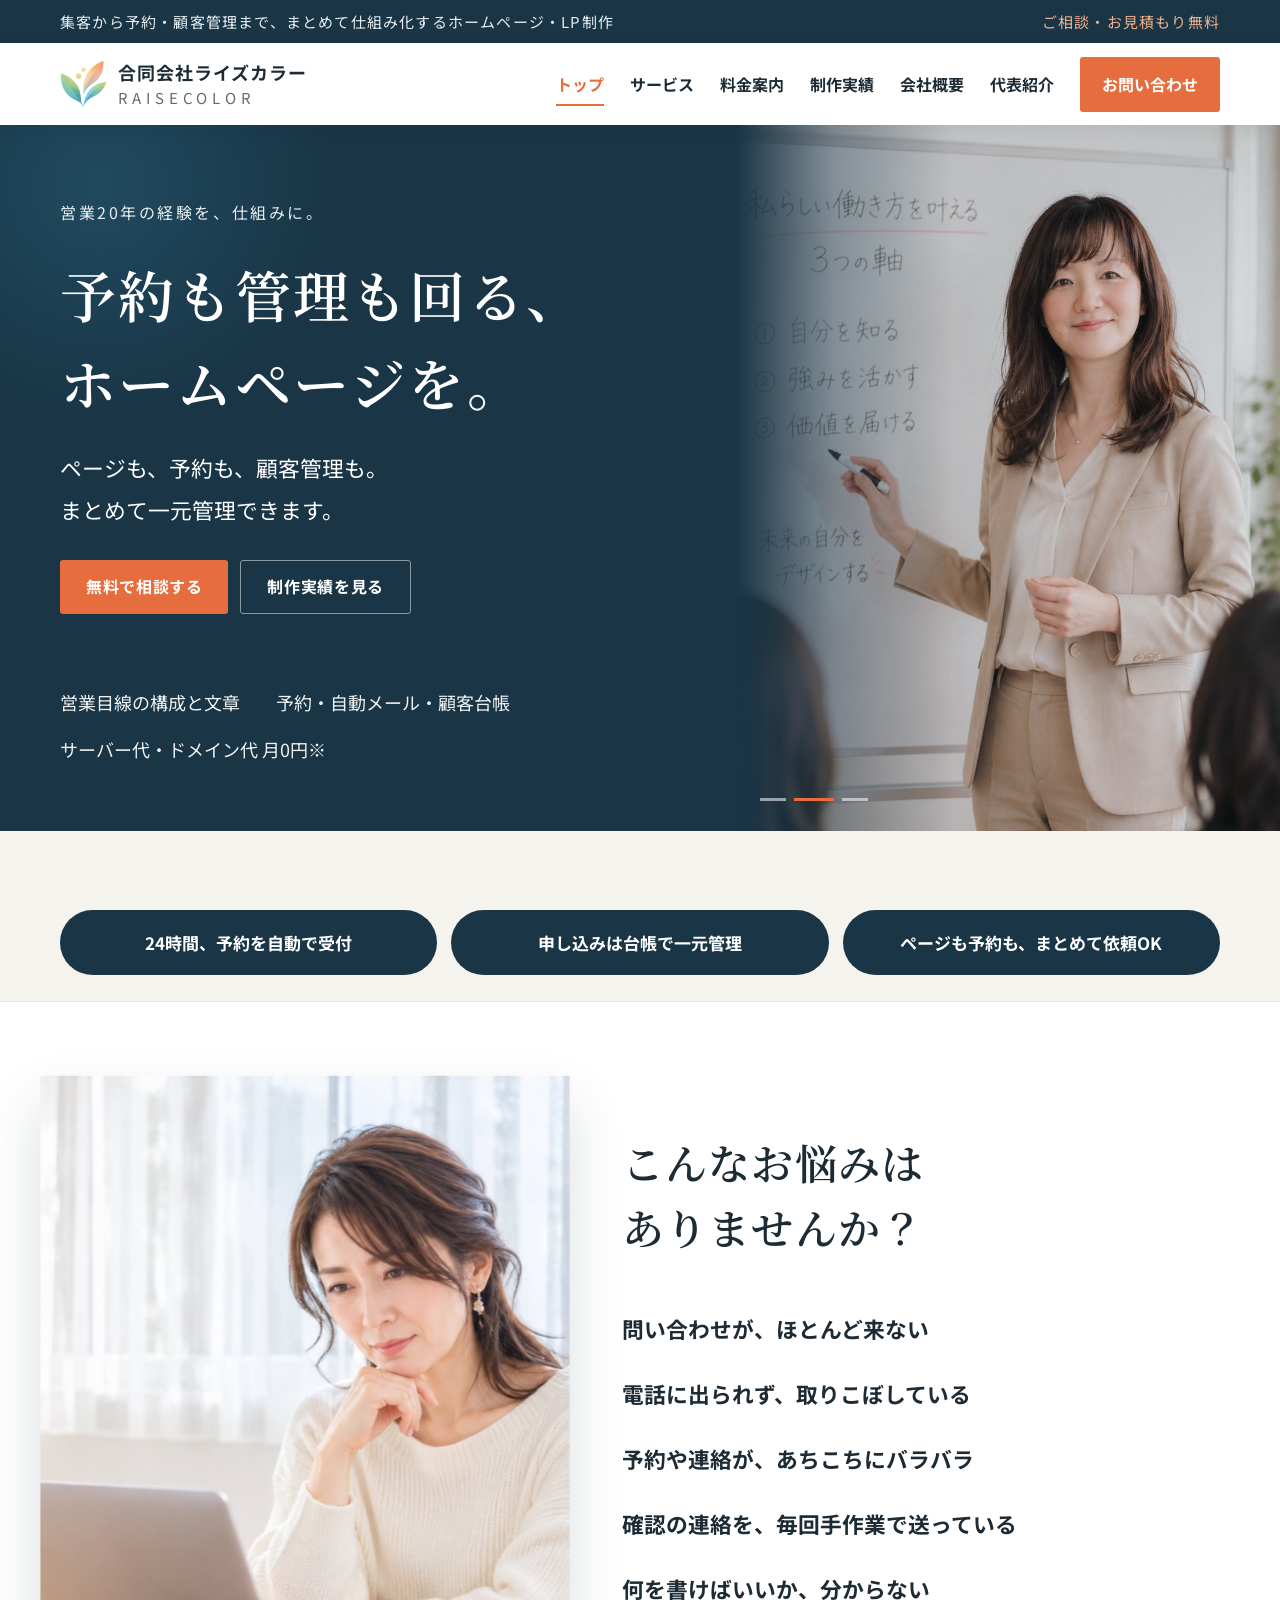
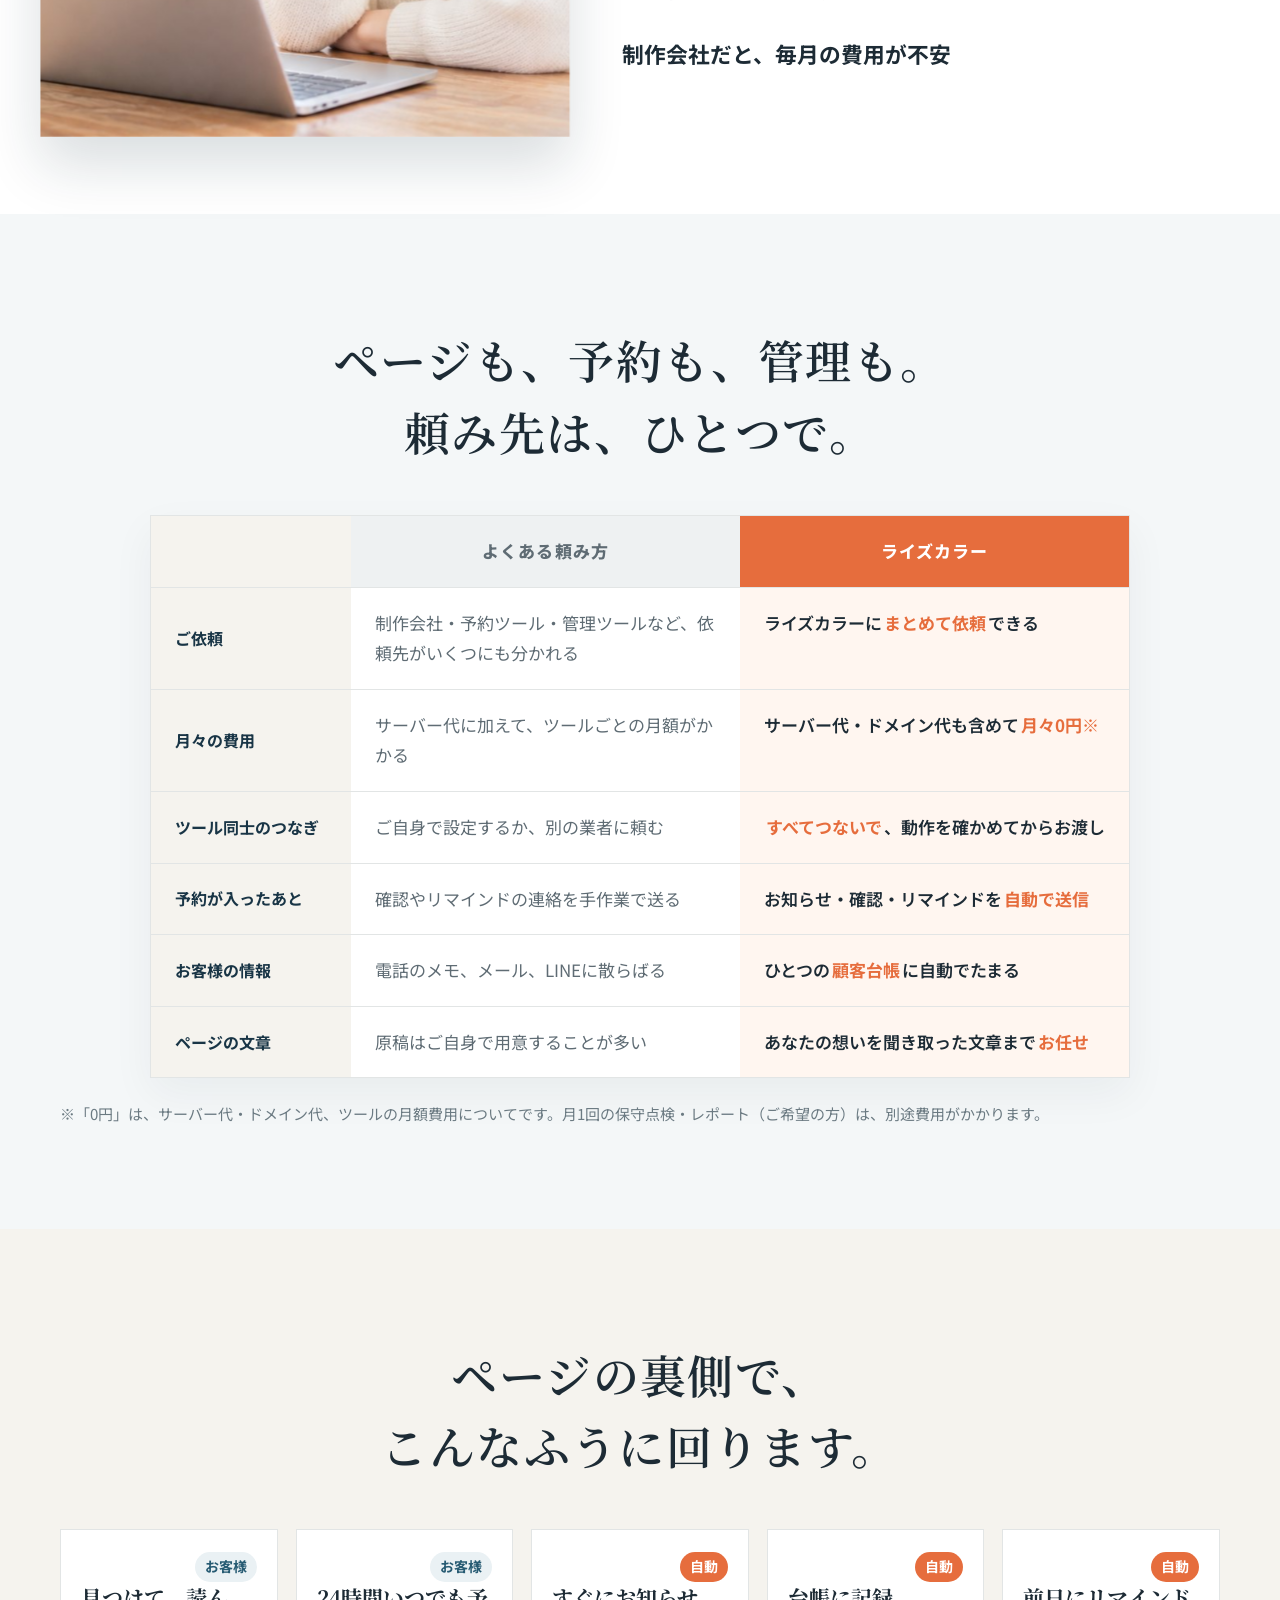
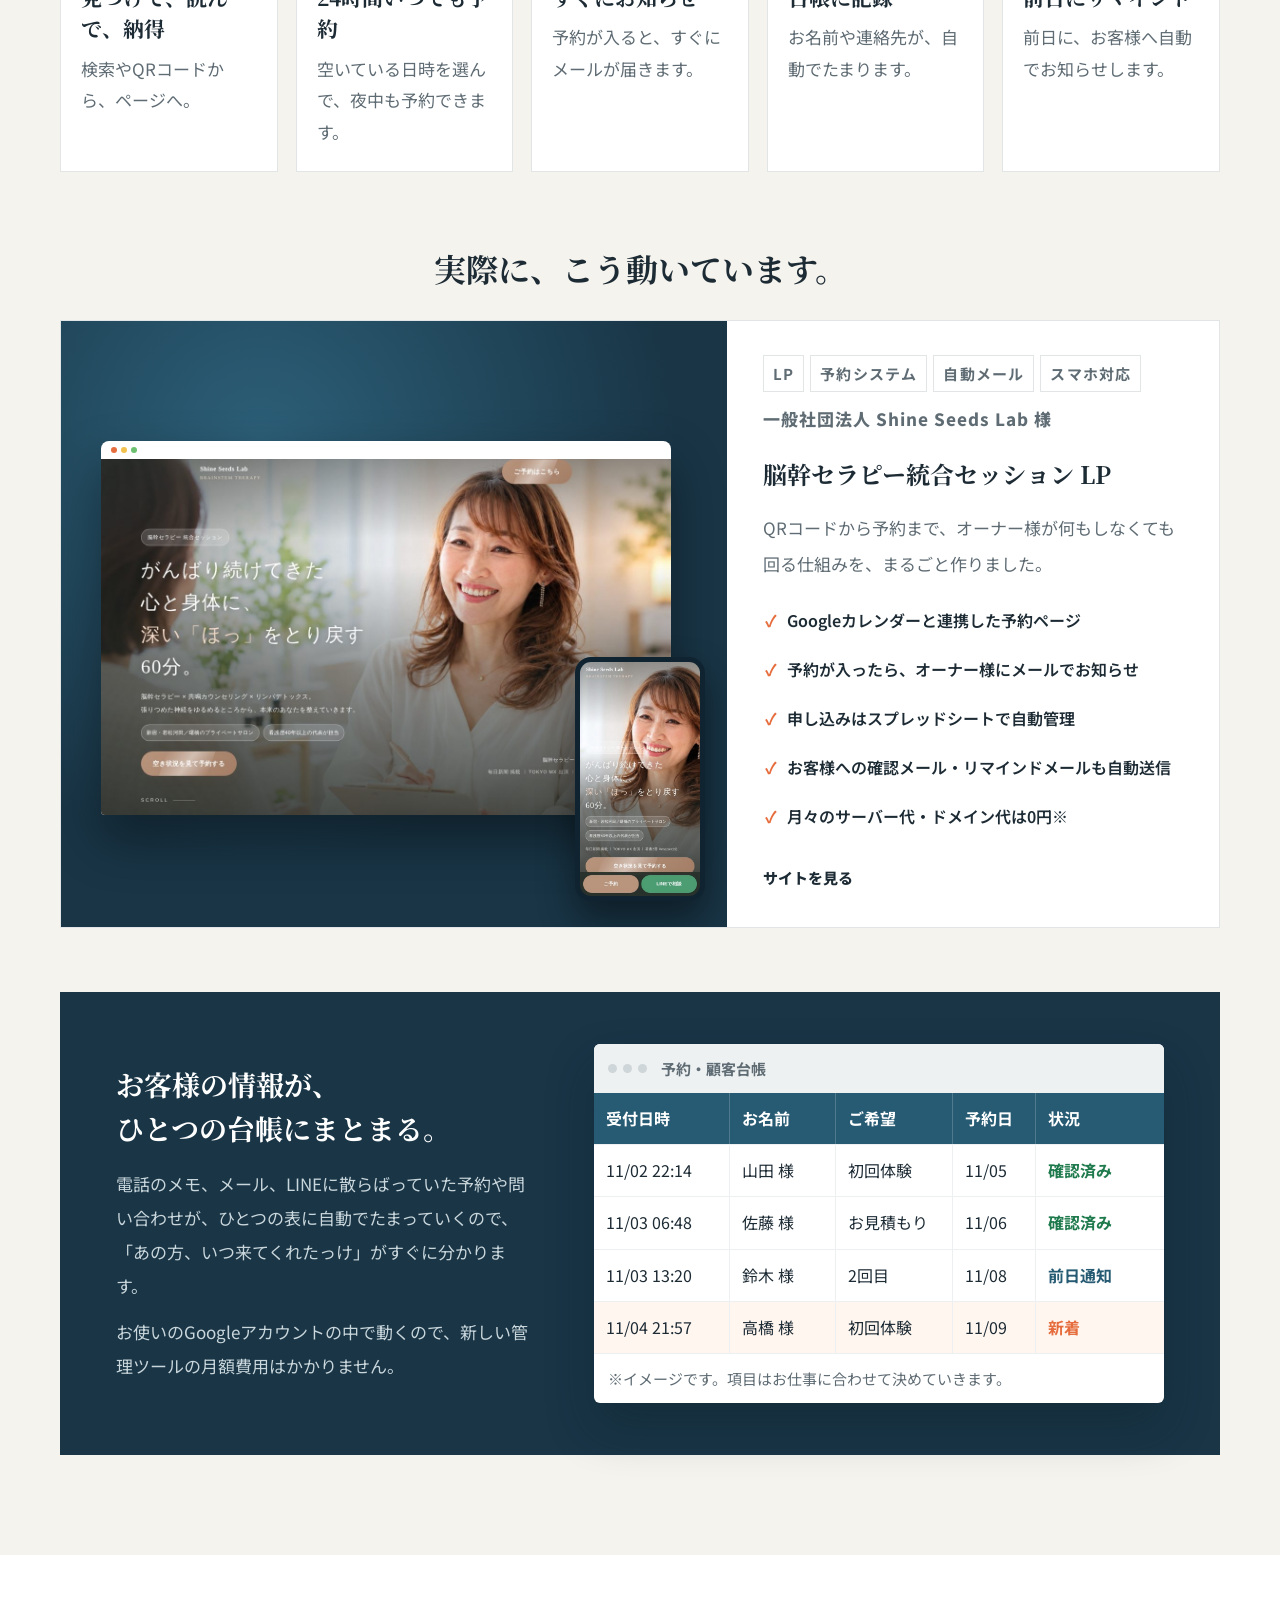
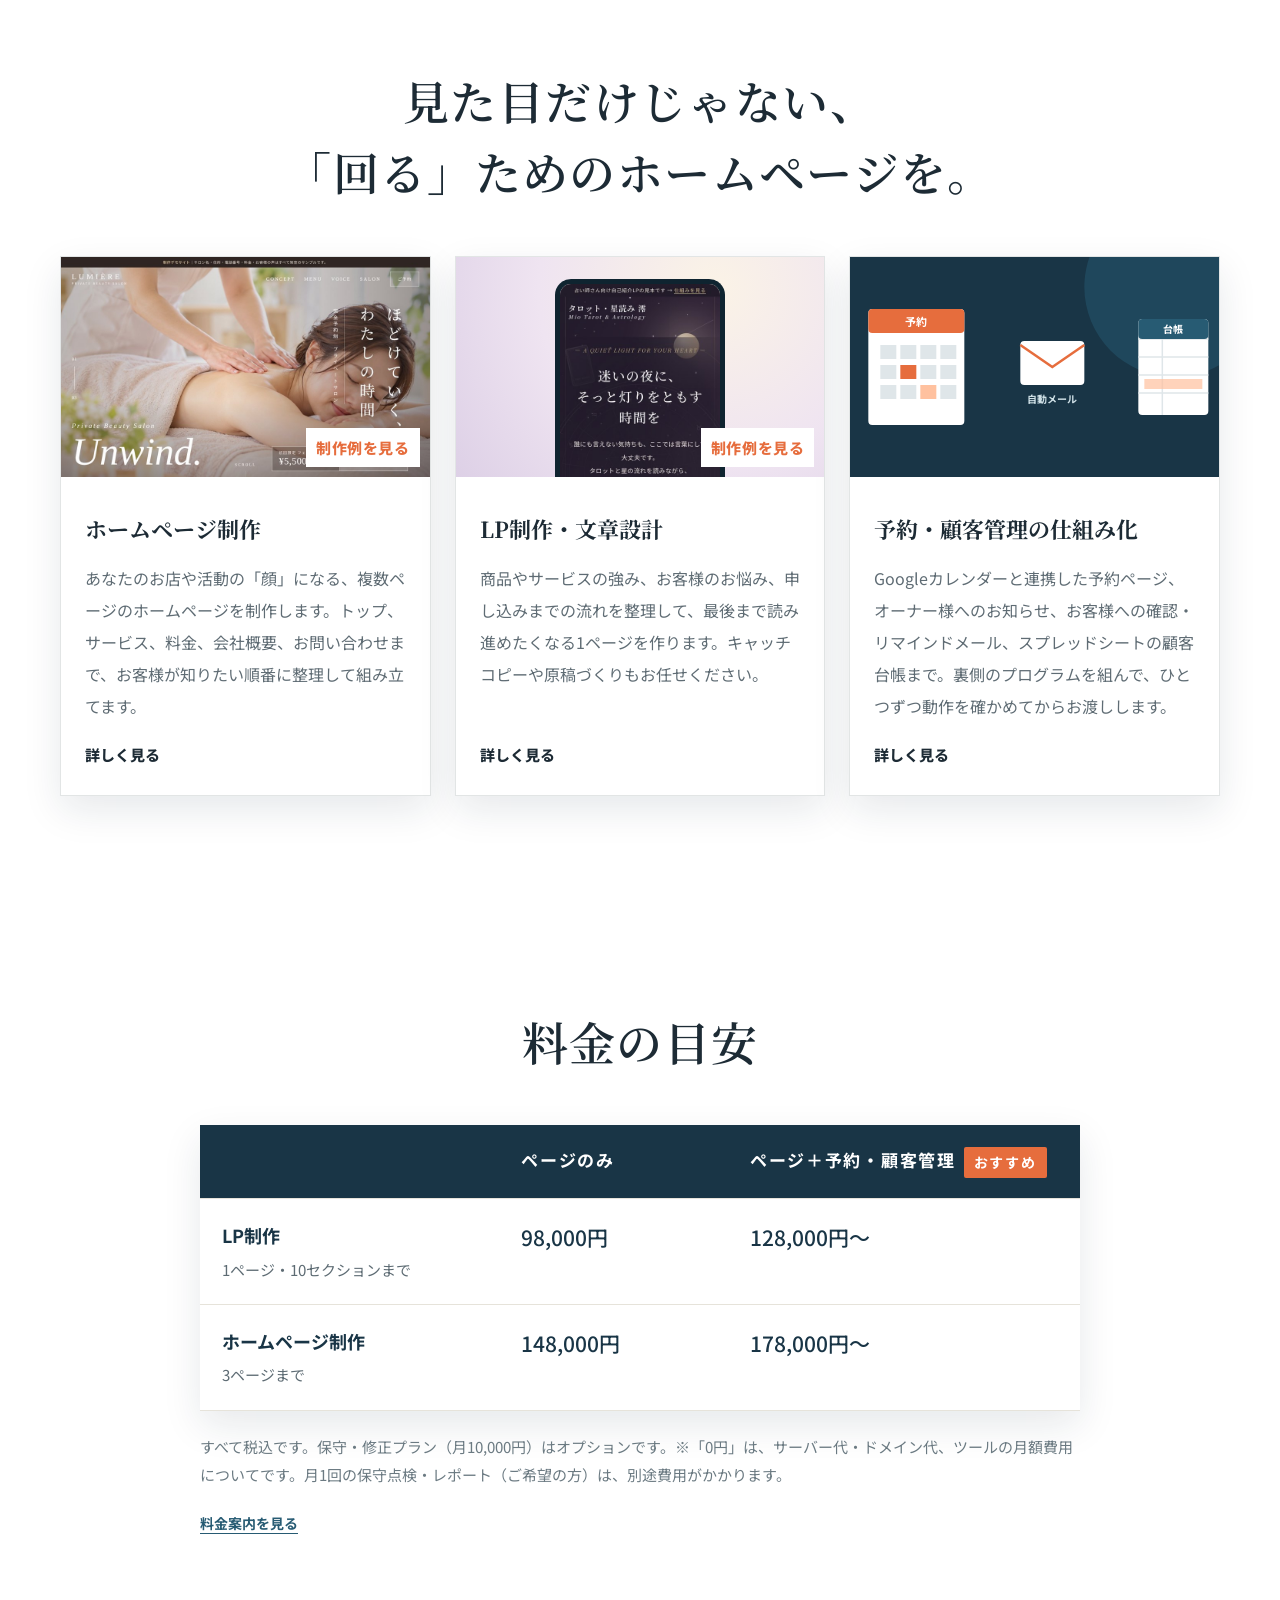
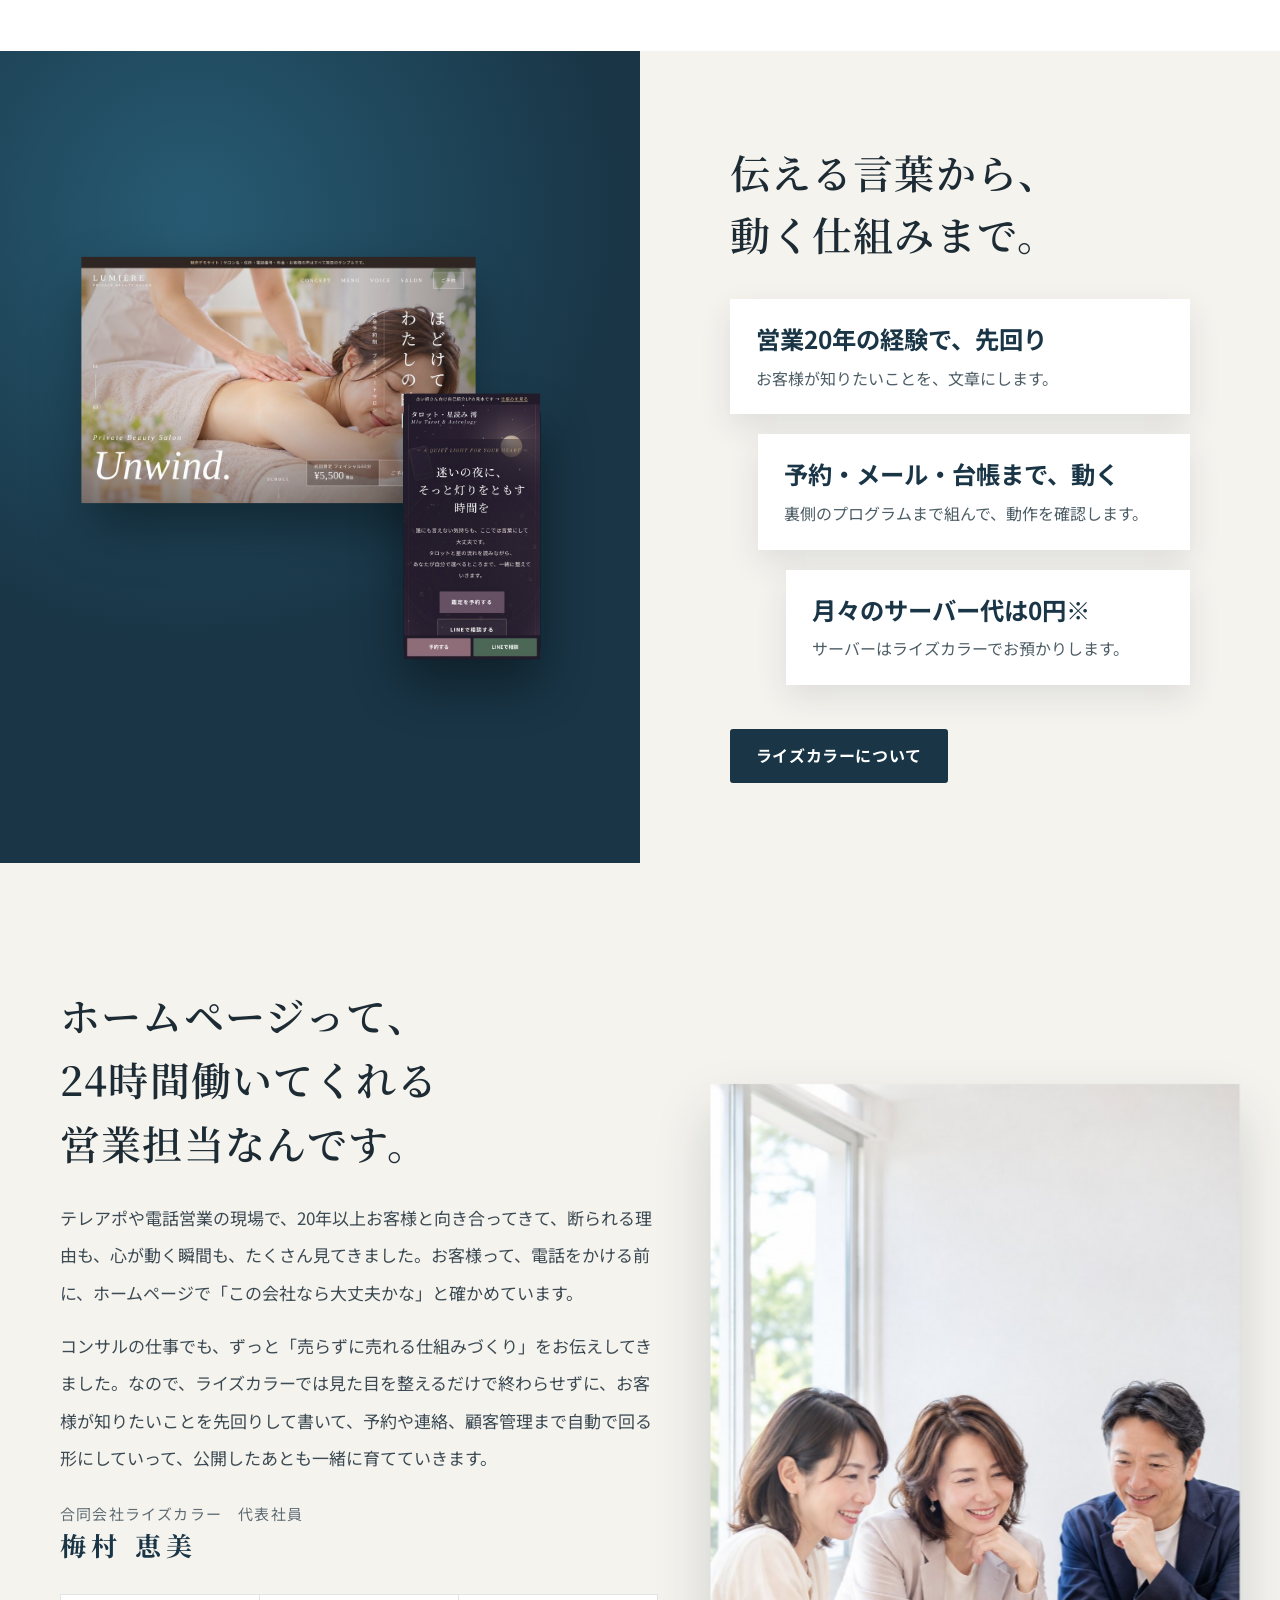
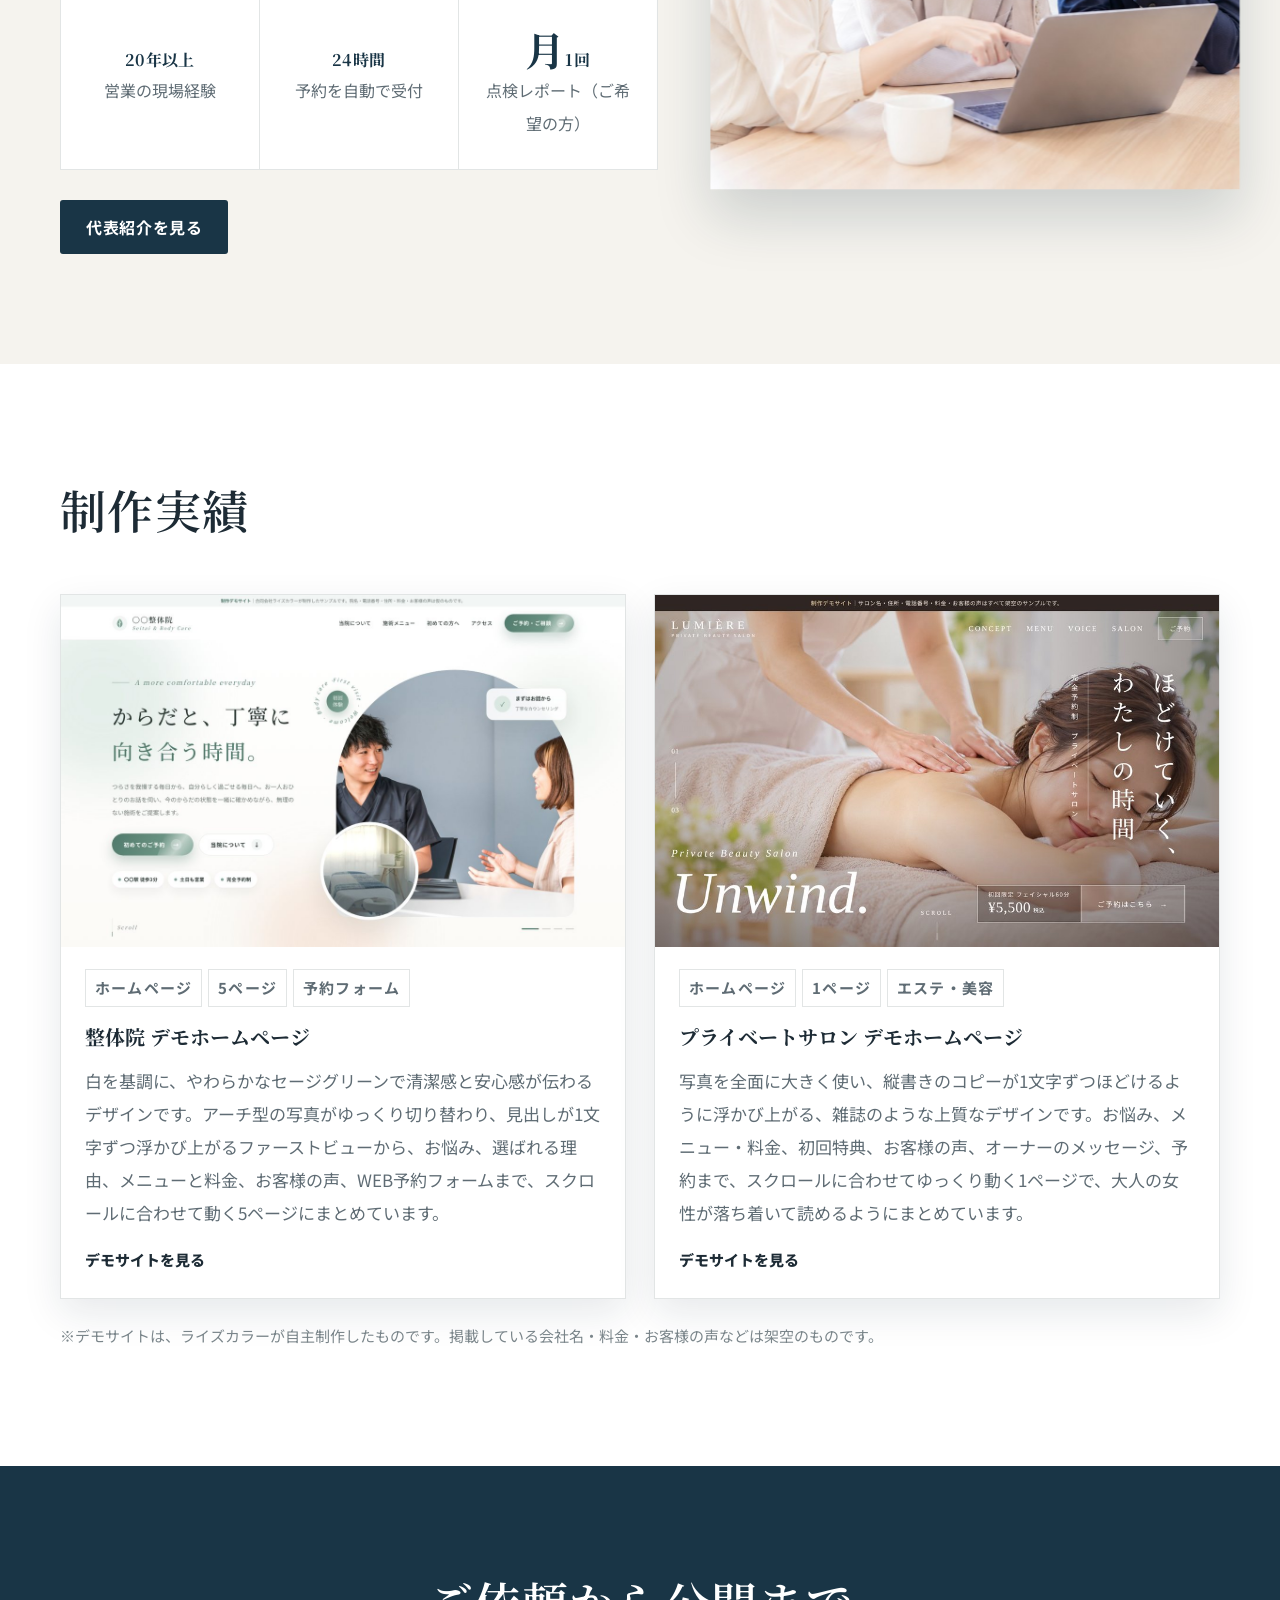
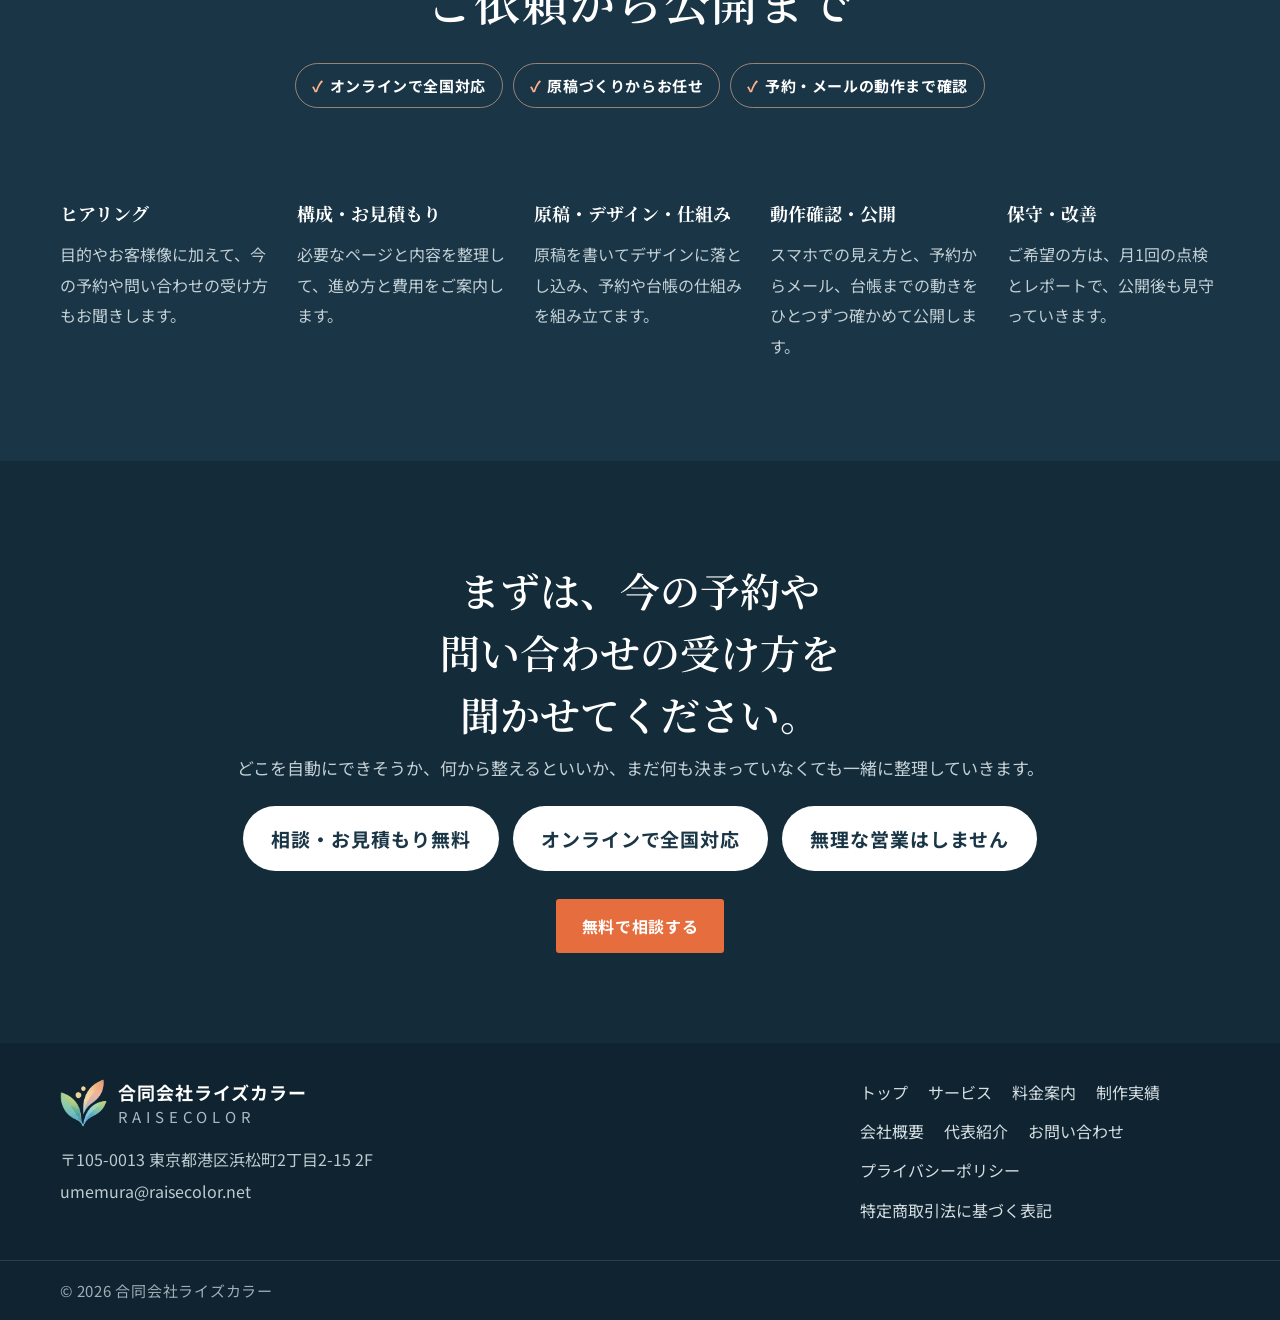
==== commit 6778ec84: "SEO診断の改善:表示速度、OGP、canonical、構造化データ、法務ページ - Googleフォントの@importをlink+preconnectに変更し、描画ブロックを解消 - トップ写真の" ====
--- a/index.html
+++ b/index.html
@@ -3,14 +3,33 @@
 <head>
   <meta charset="utf-8">
   <meta name="viewport" content="width=device-width, initial-scale=1">
-  <meta name="description" content="合同会社ライズカラーは、ホームページ・LPを作るだけでなく、予約の受付・お知らせメール・顧客台帳まで自動で回る仕組みをまとめてお作りします。サーバー代・ドメイン代は月々0円。">
+  <meta name="description" content="合同会社ライズカラーは、ホームページ・LPの制作に加えて、予約の受付、お知らせメール、顧客台帳の管理まで、ひとつにまとめて自動で回る仕組みをお作りします。営業20年の経験をもとに、選ばれる構成と文章でご提案します。ご相談・お見積もりは無料です。">
   <title>合同会社ライズカラー｜予約・顧客管理まで回るホームページ・LP制作</title>
+  <link rel="canonical" href="https://umemura-raisecolor.github.io/raisecolor/">
+  <meta property="og:type" content="website">
+  <meta property="og:site_name" content="合同会社ライズカラー">
+  <meta property="og:locale" content="ja_JP">
+  <meta property="og:title" content="合同会社ライズカラー｜予約・顧客管理まで回るホームページ・LP制作">
+  <meta property="og:description" content="合同会社ライズカラーは、ホームページ・LPの制作に加えて、予約の受付、お知らせメール、顧客台帳の管理まで、ひとつにまとめて自動で回る仕組みをお作りします。営業20年の経験をもとに、選ばれる構成と文章でご提案します。ご相談・お見積もりは無料です。">
+  <meta property="og:url" content="https://umemura-raisecolor.github.io/raisecolor/">
+  <meta property="og:image" content="https://umemura-raisecolor.github.io/raisecolor/og-image.jpg">
+  <meta property="og:image:width" content="1200">
+  <meta property="og:image:height" content="630">
+  <meta name="twitter:card" content="summary_large_image">
+  <meta name="twitter:title" content="合同会社ライズカラー｜予約・顧客管理まで回るホームページ・LP制作">
+  <meta name="twitter:description" content="合同会社ライズカラーは、ホームページ・LPの制作に加えて、予約の受付、お知らせメール、顧客台帳の管理まで、ひとつにまとめて自動で回る仕組みをお作りします。営業20年の経験をもとに、選ばれる構成と文章でご提案します。ご相談・お見積もりは無料です。">
+  <meta name="twitter:image" content="https://umemura-raisecolor.github.io/raisecolor/og-image.jpg">
+  <link rel="preload" as="image" href="representative.jpg" fetchpriority="high">
   <link rel="icon" href="logo-mark.png">
+  <link rel="preconnect" href="https://fonts.googleapis.com">
+  <link rel="preconnect" href="https://fonts.gstatic.com" crossorigin>
+  <link rel="stylesheet" href="https://fonts.googleapis.com/css2?family=Noto+Sans+JP:wght@400;500;600;700;800&family=Noto+Serif+JP:wght@500;600;700&display=swap">
   <link rel="stylesheet" href="style.css">
   <link rel="stylesheet" href="anim.css">
   <link rel="stylesheet" href="clean.css">
   <script src="script.js" defer></script>
   <script src="anim.js" defer></script>
+  <script type="application/ld+json">{"@context": "https://schema.org", "@graph": [{"@type": "Organization", "@id": "https://umemura-raisecolor.github.io/raisecolor/#organization", "name": "合同会社ライズカラー", "alternateName": "RAISECOLOR", "url": "https://umemura-raisecolor.github.io/raisecolor/", "logo": "https://umemura-raisecolor.github.io/raisecolor/logo-mark.png", "email": "umemura@raisecolor.net", "foundingDate": "2022-06-15", "founder": {"@type": "Person", "name": "梅村 恵美"}, "address": {"@type": "PostalAddress", "postalCode": "105-0013", "addressRegion": "東京都", "addressLocality": "港区", "streetAddress": "浜松町2丁目2-15 2F", "addressCountry": "JP"}}, {"@type": "WebSite", "@id": "https://umemura-raisecolor.github.io/raisecolor/#website", "url": "https://umemura-raisecolor.github.io/raisecolor/", "name": "合同会社ライズカラー", "inLanguage": "ja", "publisher": {"@id": "https://umemura-raisecolor.github.io/raisecolor/#organization"}}]}</script>
 </head>
 <body>
   <div class="topbar">
@@ -46,9 +65,9 @@
         </div>
         <figure class="hero-photo" style="margin:0">
           <div class="hero-slides">
-            <img class="hero-slide is-active" src="representative.jpg" alt="代表社員 梅村恵美">
-            <img class="hero-slide" src="hero-2.jpg" alt="セミナーで話す代表 梅村恵美" style="object-position:72% 15%">
-            <img class="hero-slide" src="hero-4.jpg" alt="窓の外を見つめる代表 梅村恵美" style="object-position:66% 40%">
+            <img class="hero-slide is-active" src="representative.jpg" fetchpriority="high" decoding="async" alt="代表社員 梅村恵美">
+            <img class="hero-slide" loading="lazy" src="hero-2.jpg" alt="セミナーで話す代表 梅村恵美" style="object-position:72% 15%">
+            <img class="hero-slide" loading="lazy" src="hero-4.jpg" alt="窓の外を見つめる代表 梅村恵美" style="object-position:66% 40%">
           </div>
           <div class="hero-dots" aria-hidden="true"><span class="is-active"></span><span></span><span></span></div>
         </figure>
@@ -250,7 +269,7 @@
         <a class="brand brand-footer" href="index.html"><img class="brand-logo" src="logo-mark.png" alt="" width="46" height="47"><span class="brand-text"><strong>合同会社ライズカラー</strong><small>RAISECOLOR</small></span></a>
         <p style="margin-top:16px;font-size:12px;color:#bdcbd0;line-height:2">〒105-0013 東京都港区浜松町2丁目2-15 2F<br>umemura@raisecolor.net</p>
       </div>
-      <div class="footer-links"><a href="index.html">トップ</a><a href="services.html">サービス</a><a href="pricing.html">料金案内</a><a href="works.html">制作実績</a><a href="about.html">会社概要</a><a href="representative.html">代表紹介</a><a href="contact.html">お問い合わせ</a></div>
+      <div class="footer-links"><a href="index.html">トップ</a><a href="services.html">サービス</a><a href="pricing.html">料金案内</a><a href="works.html">制作実績</a><a href="about.html">会社概要</a><a href="representative.html">代表紹介</a><a href="contact.html">お問い合わせ</a><a href="privacy.html">プライバシーポリシー</a><a href="tokushoho.html">特定商取引法に基づく表記</a></div>
     </div>
     <div class="footer-bottom"><div class="container">© <span id="year">2026</span> 合同会社ライズカラー</div></div>
   </footer>
--- a/style.css
+++ b/style.css
@@ -1,4 +1,3 @@
-@import url('https://fonts.googleapis.com/css2?family=Noto+Sans+JP:wght@400;500;600;700;800&family=Noto+Serif+JP:wght@500;600;700&display=swap');
 :root{--ink:#1d2b35;--navy:#193546;--navy2:#142c39;--blue:#275b73;--orange:#e66d3d;--peach:#ffc19f;--peach2:#ffb18c;--cream:#f5f3ee;--muted:#5f6c74;--line:#e2e5e5;--white:#fff;--serif:"Noto Serif JP",serif;--sans:"Noto Sans JP",sans-serif}
 *{box-sizing:border-box}
 html{scroll-behavior:smooth;scroll-padding-top:84px}
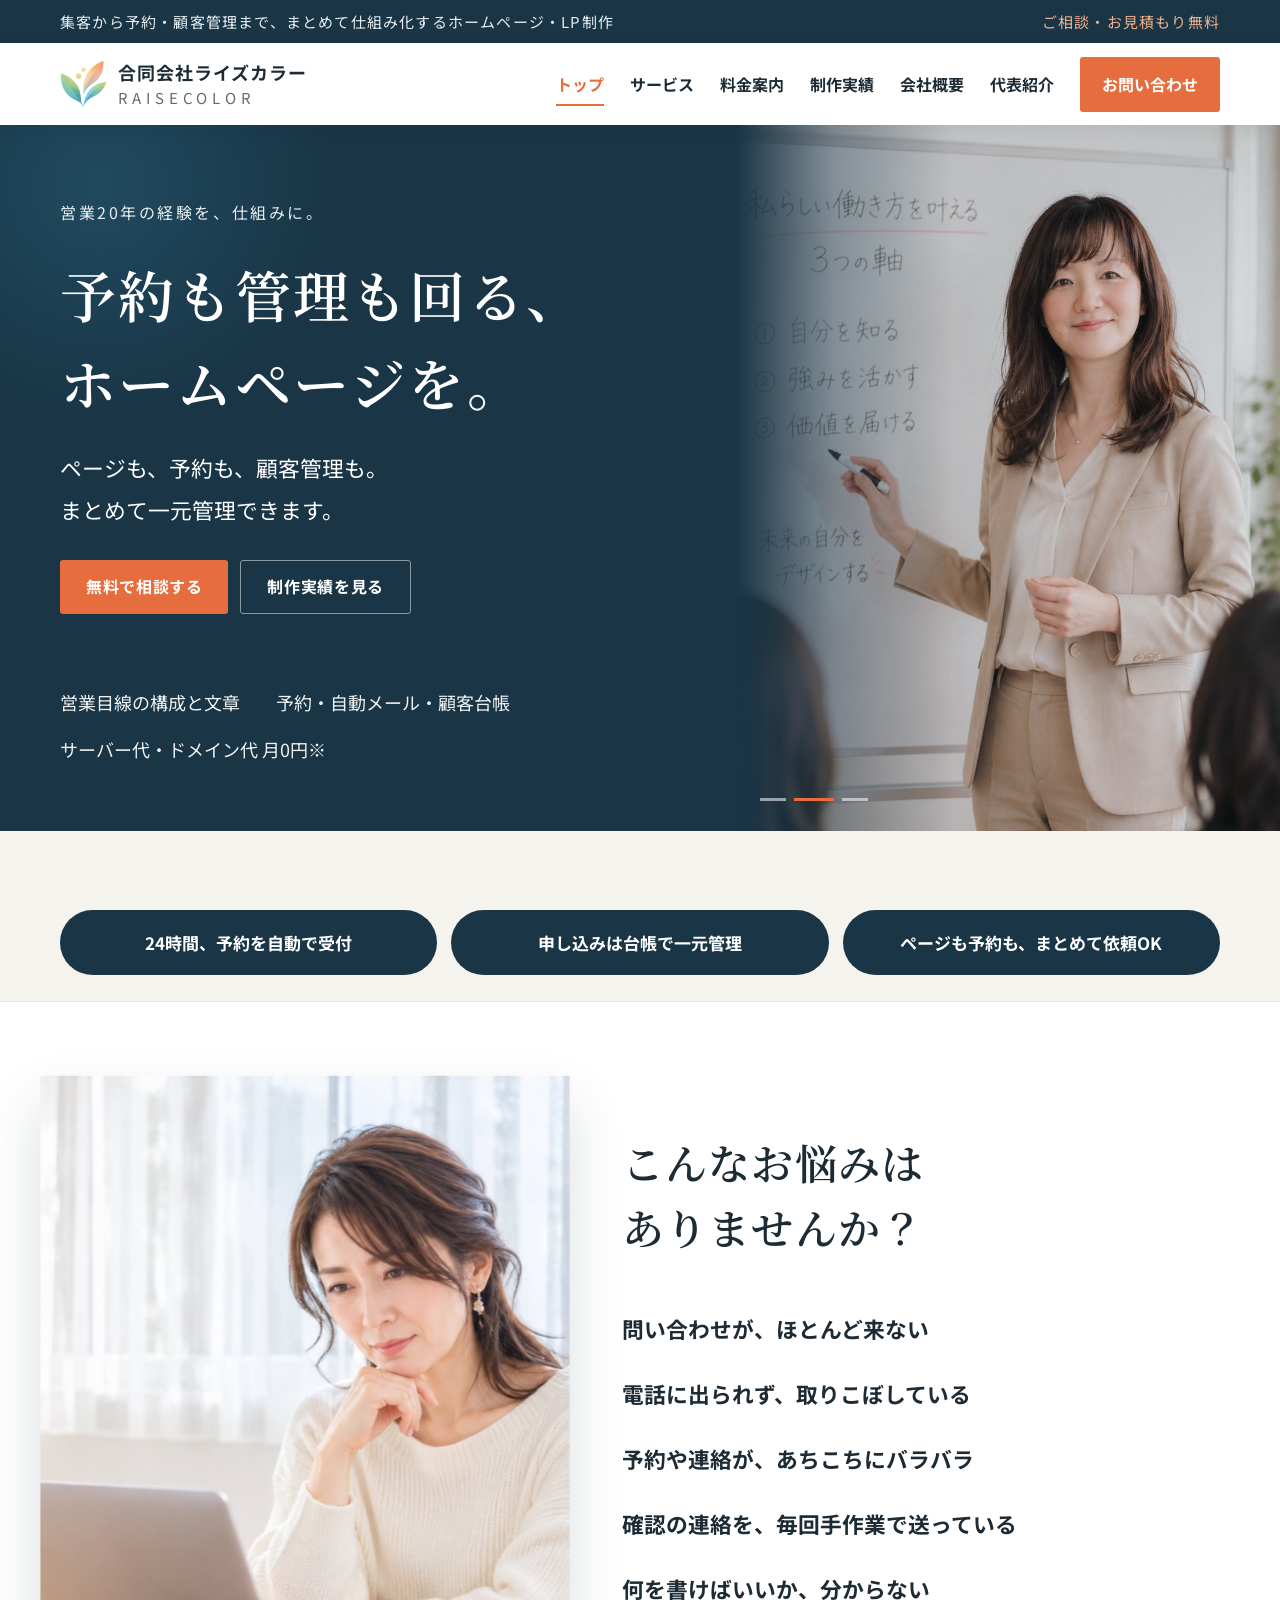
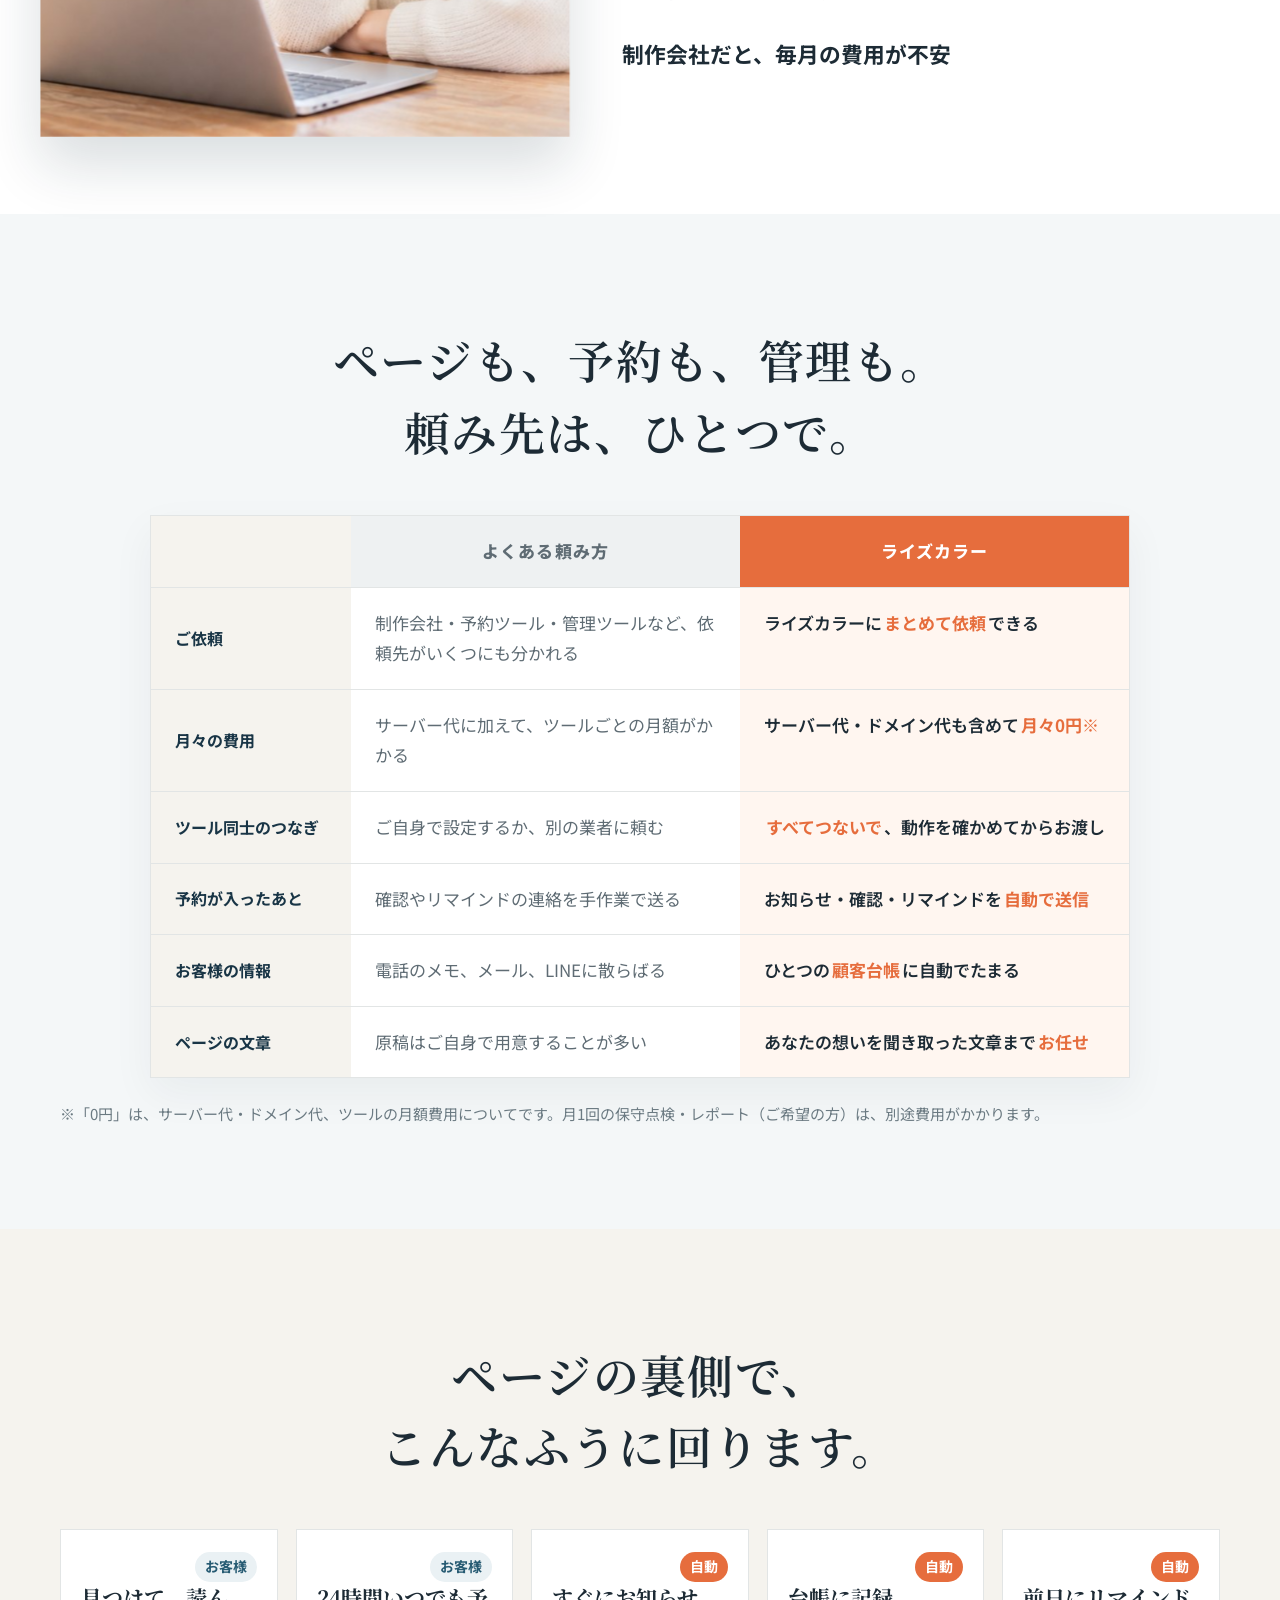
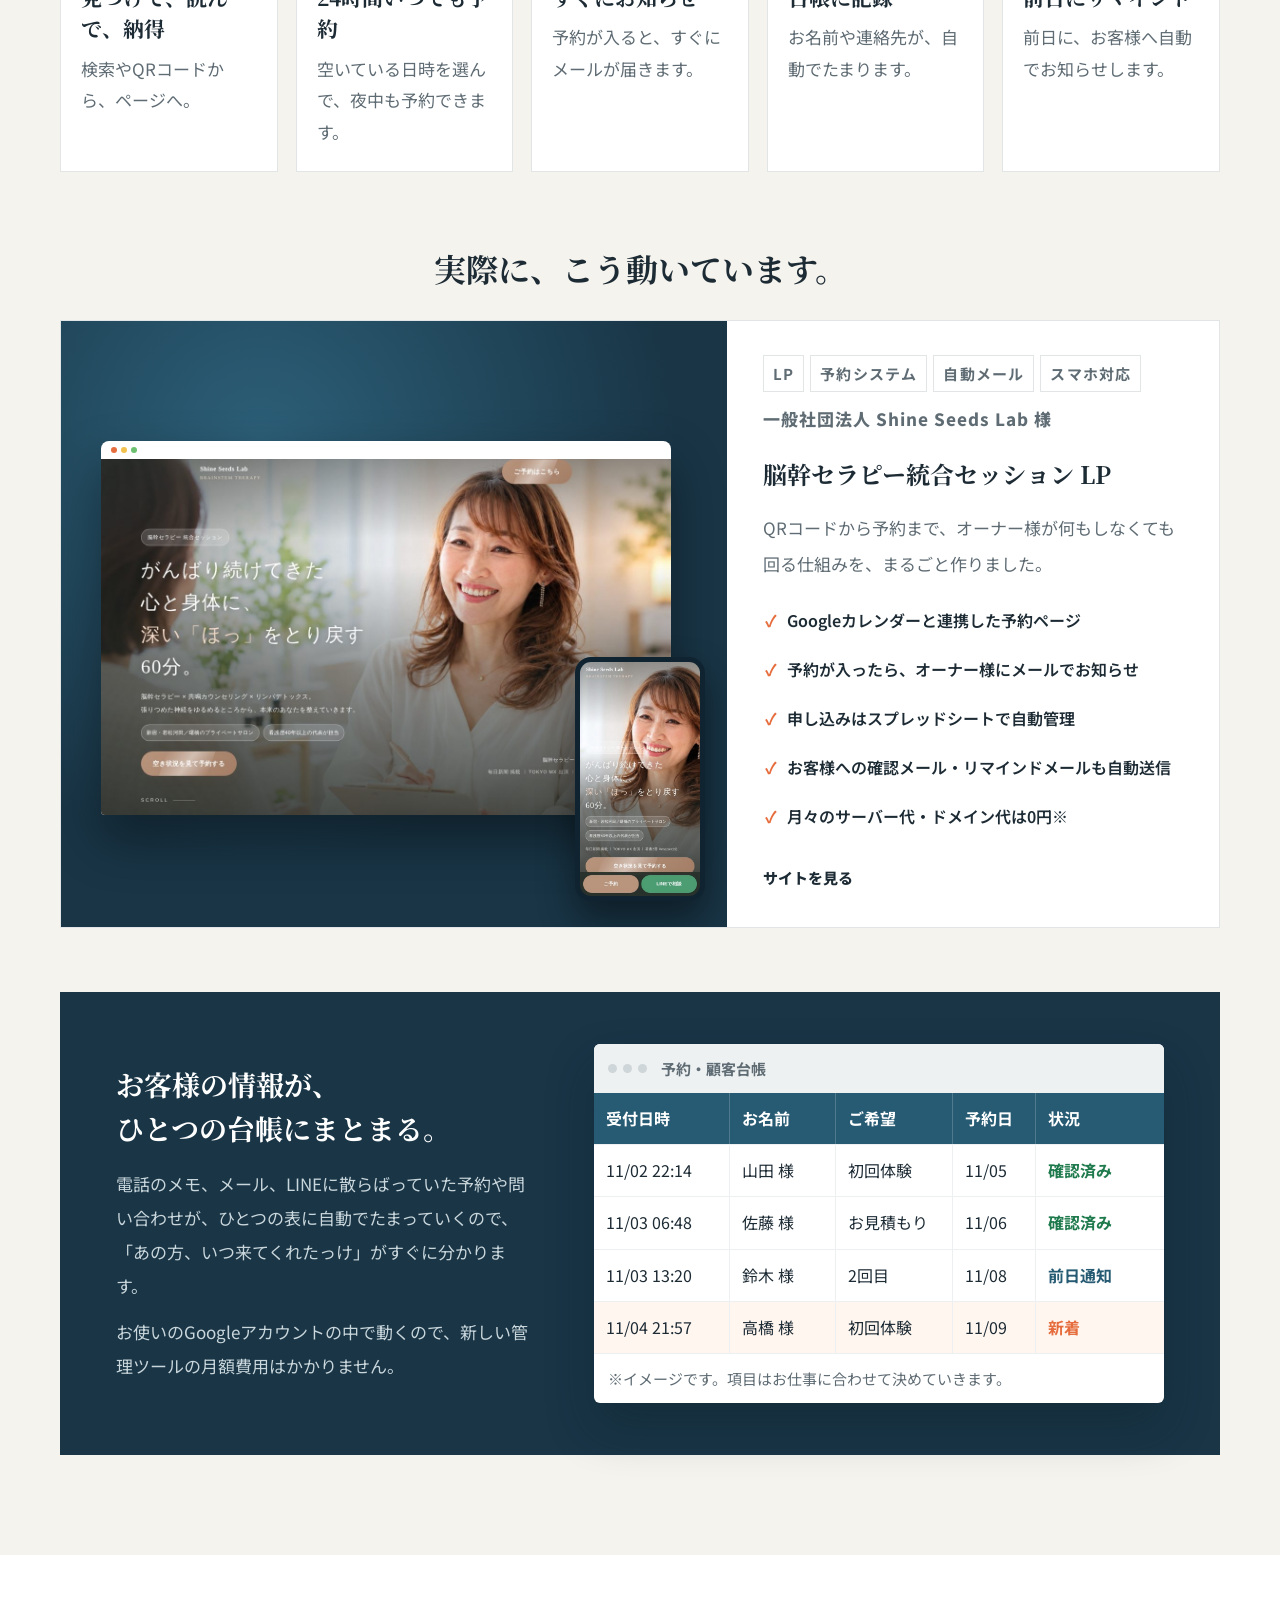
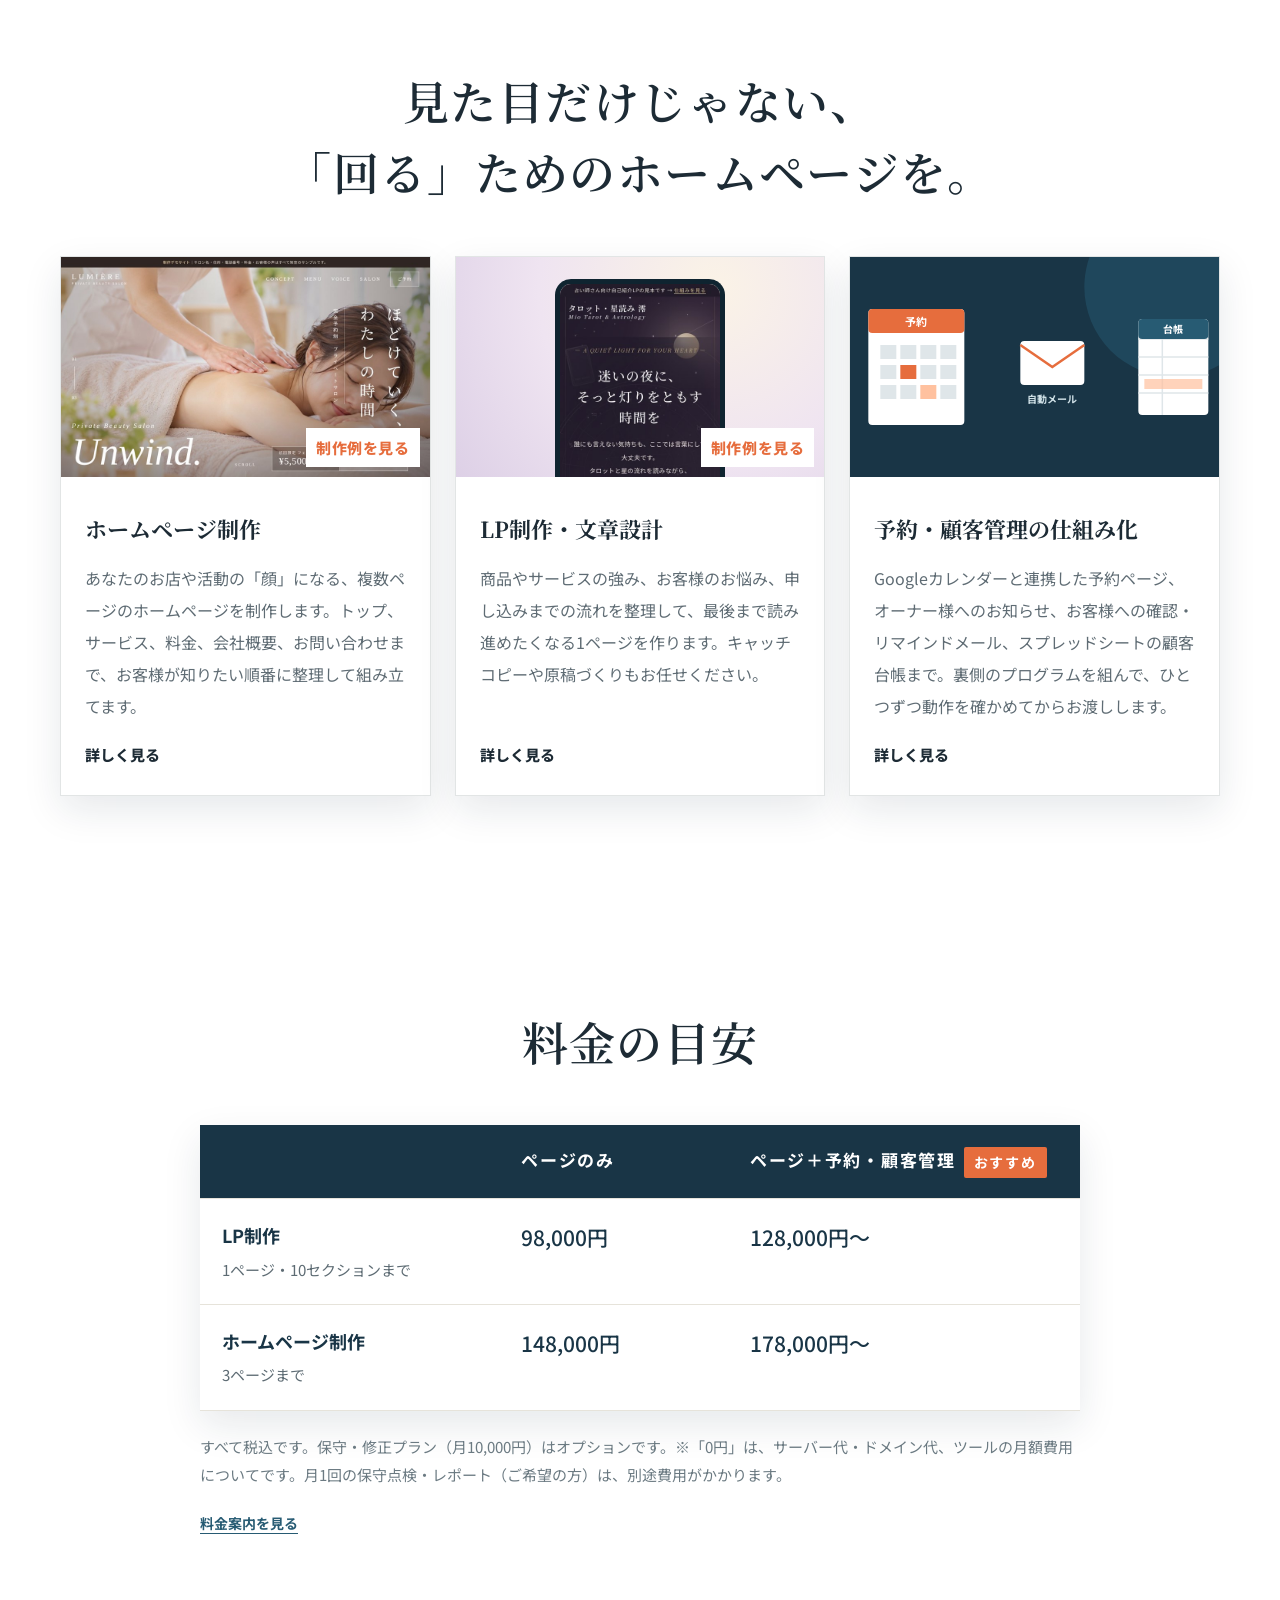
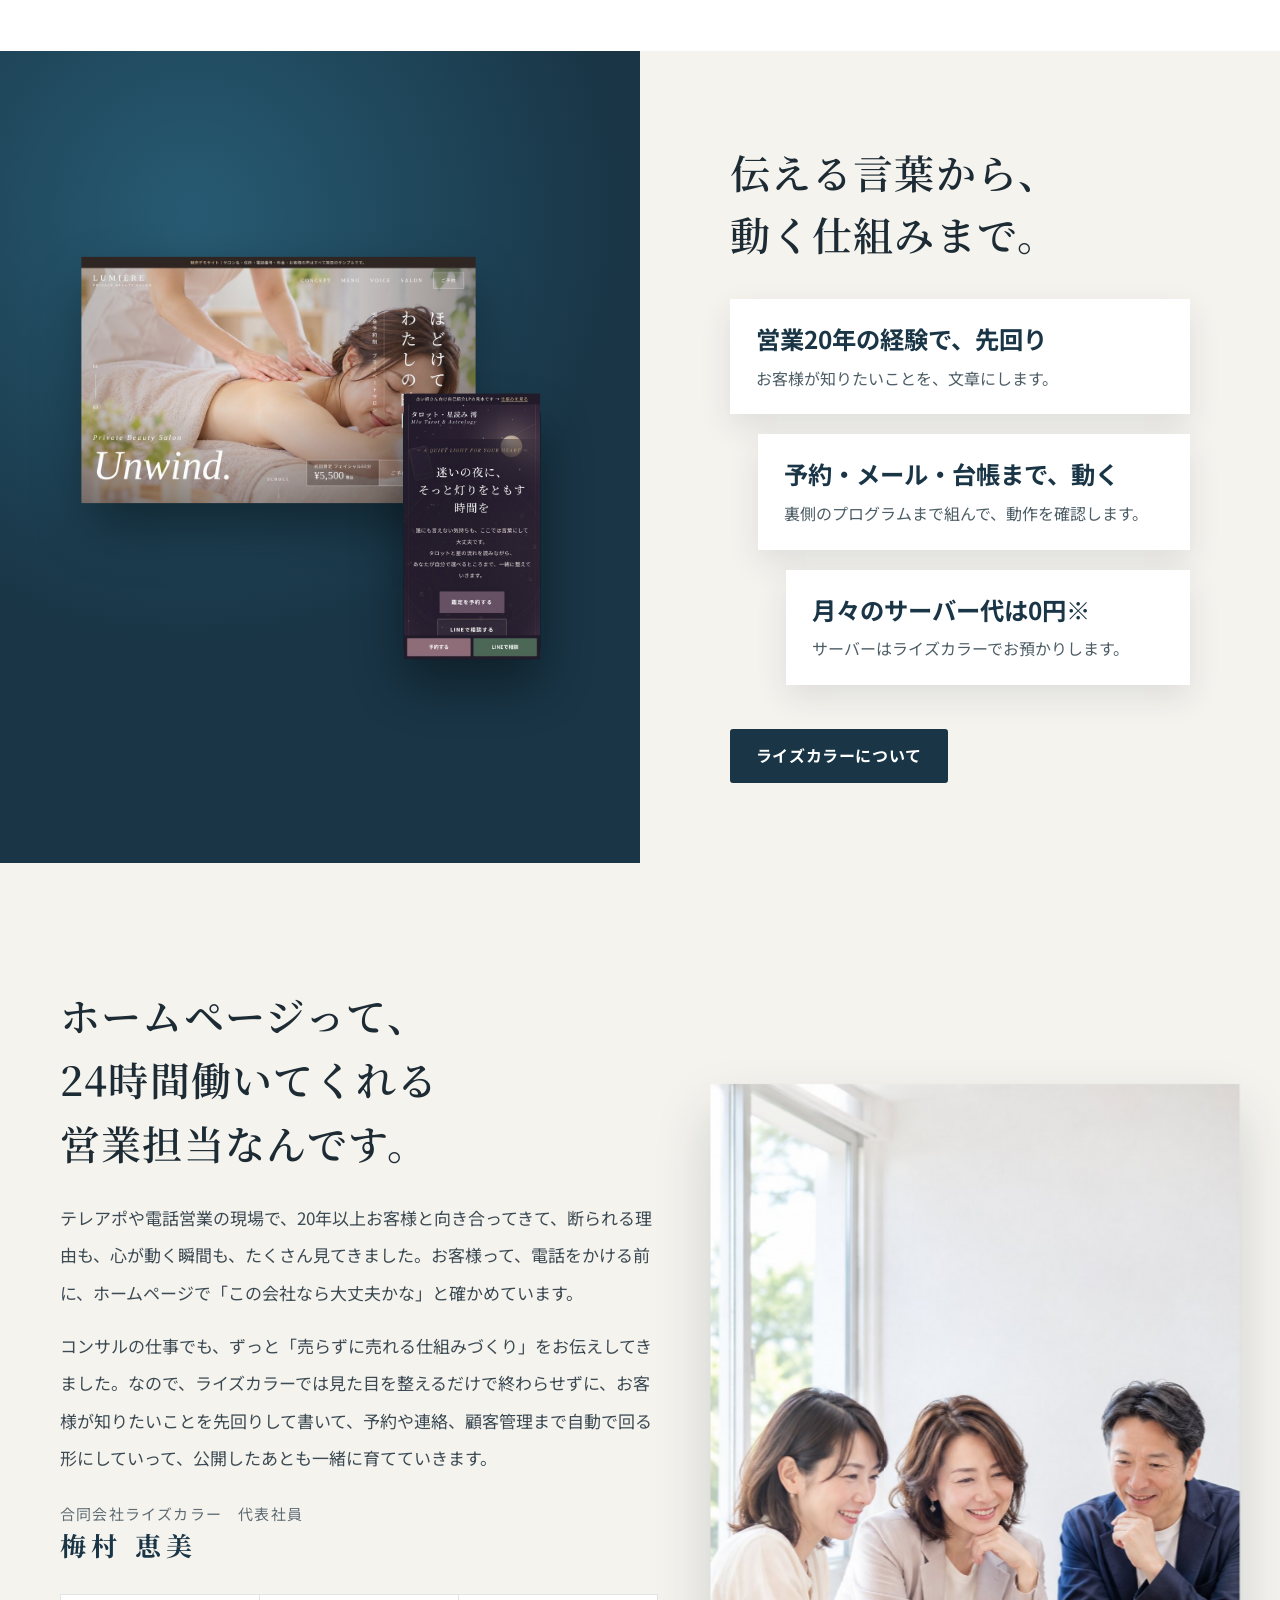
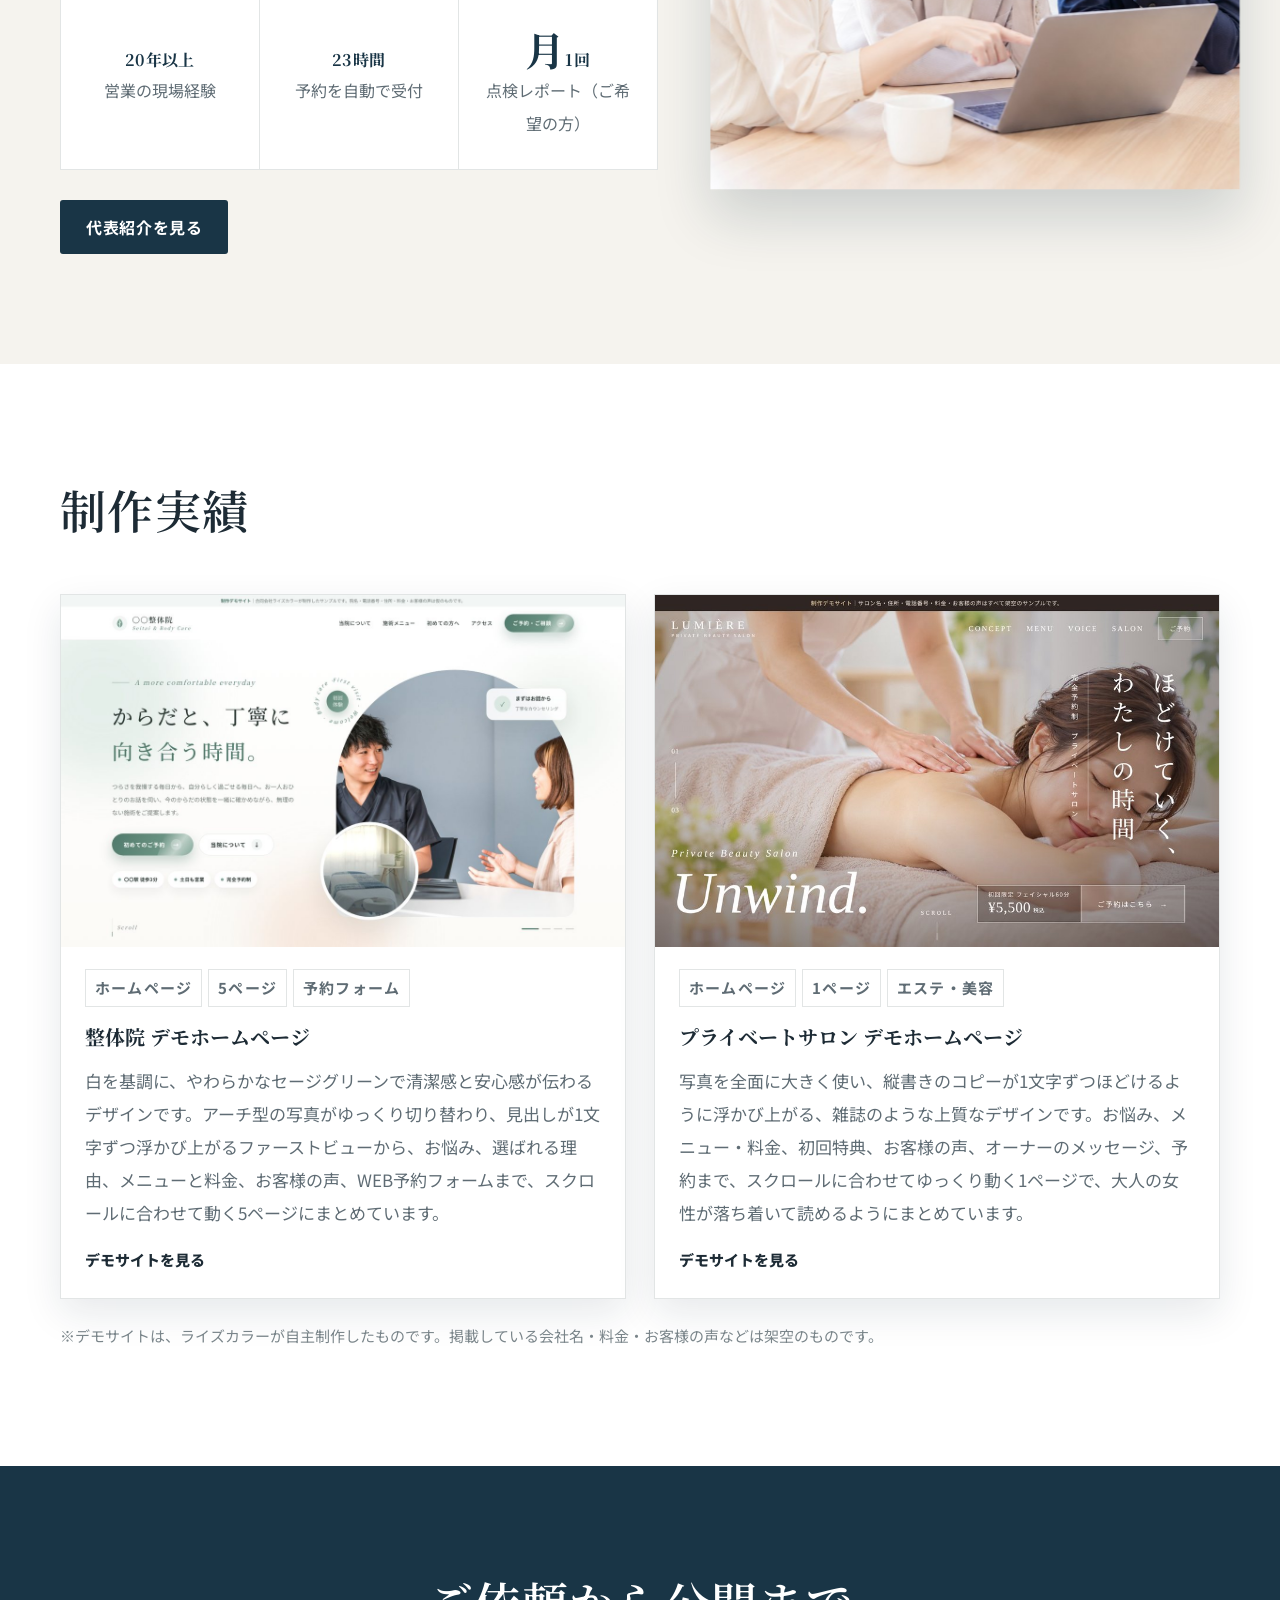
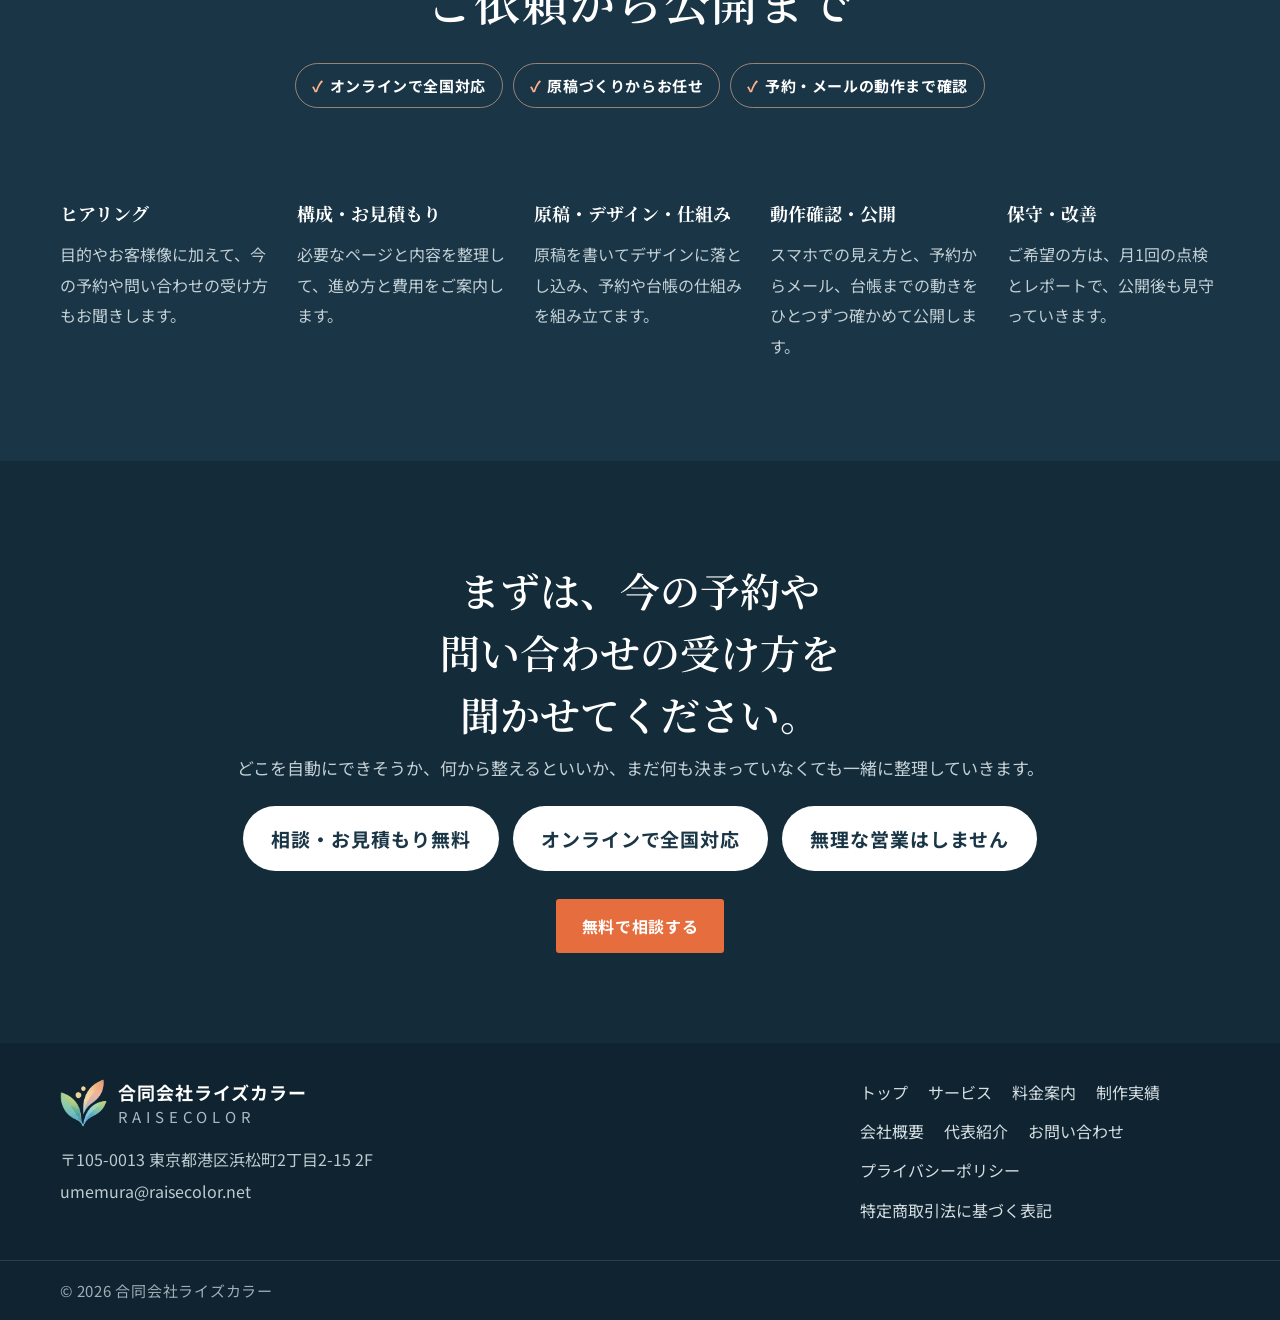
==== commit 2b3ab4ac: "支払い条件の反映:着手金50%前払い、残金は納品後、キャンセル規定 Co-Authored-By: Claude Sonnet 5.5 <noreply@anthropic.com> Claude-S" ====
--- a/index.html
+++ b/index.html
@@ -182,7 +182,7 @@
       <div class="container">
         <div class="section-heading">
           <h2>料金の目安</h2>
-          <p>制作費は、ご入金の確認後に制作を始めます。サーバー代・ドメイン代は月々0円※です。</p>
+          <p>制作費は、着手金（50%）のご入金後に制作を始め、残金は納品後にお支払いいただきます。サーバー代・ドメイン代は月々0円※です。</p>
         </div>
         <div class="glance-wrap">
           <table class="plan-table">
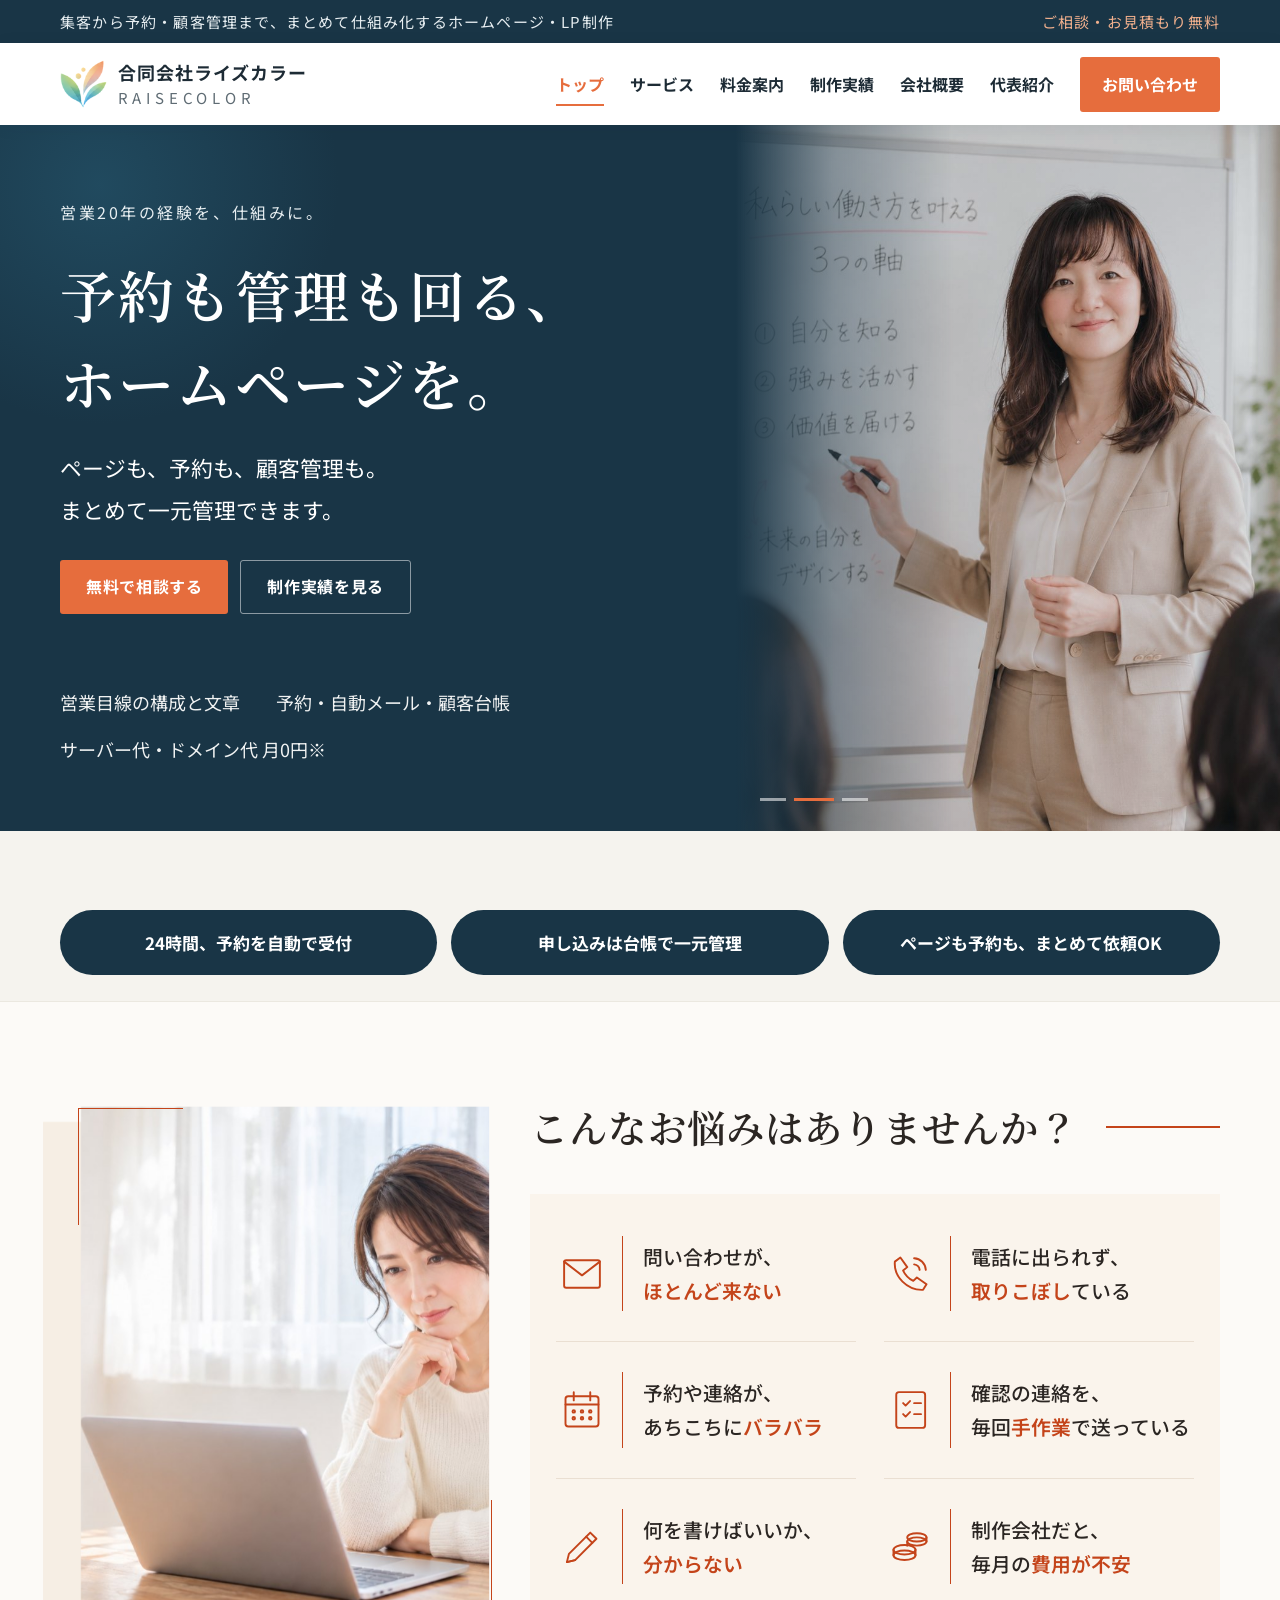
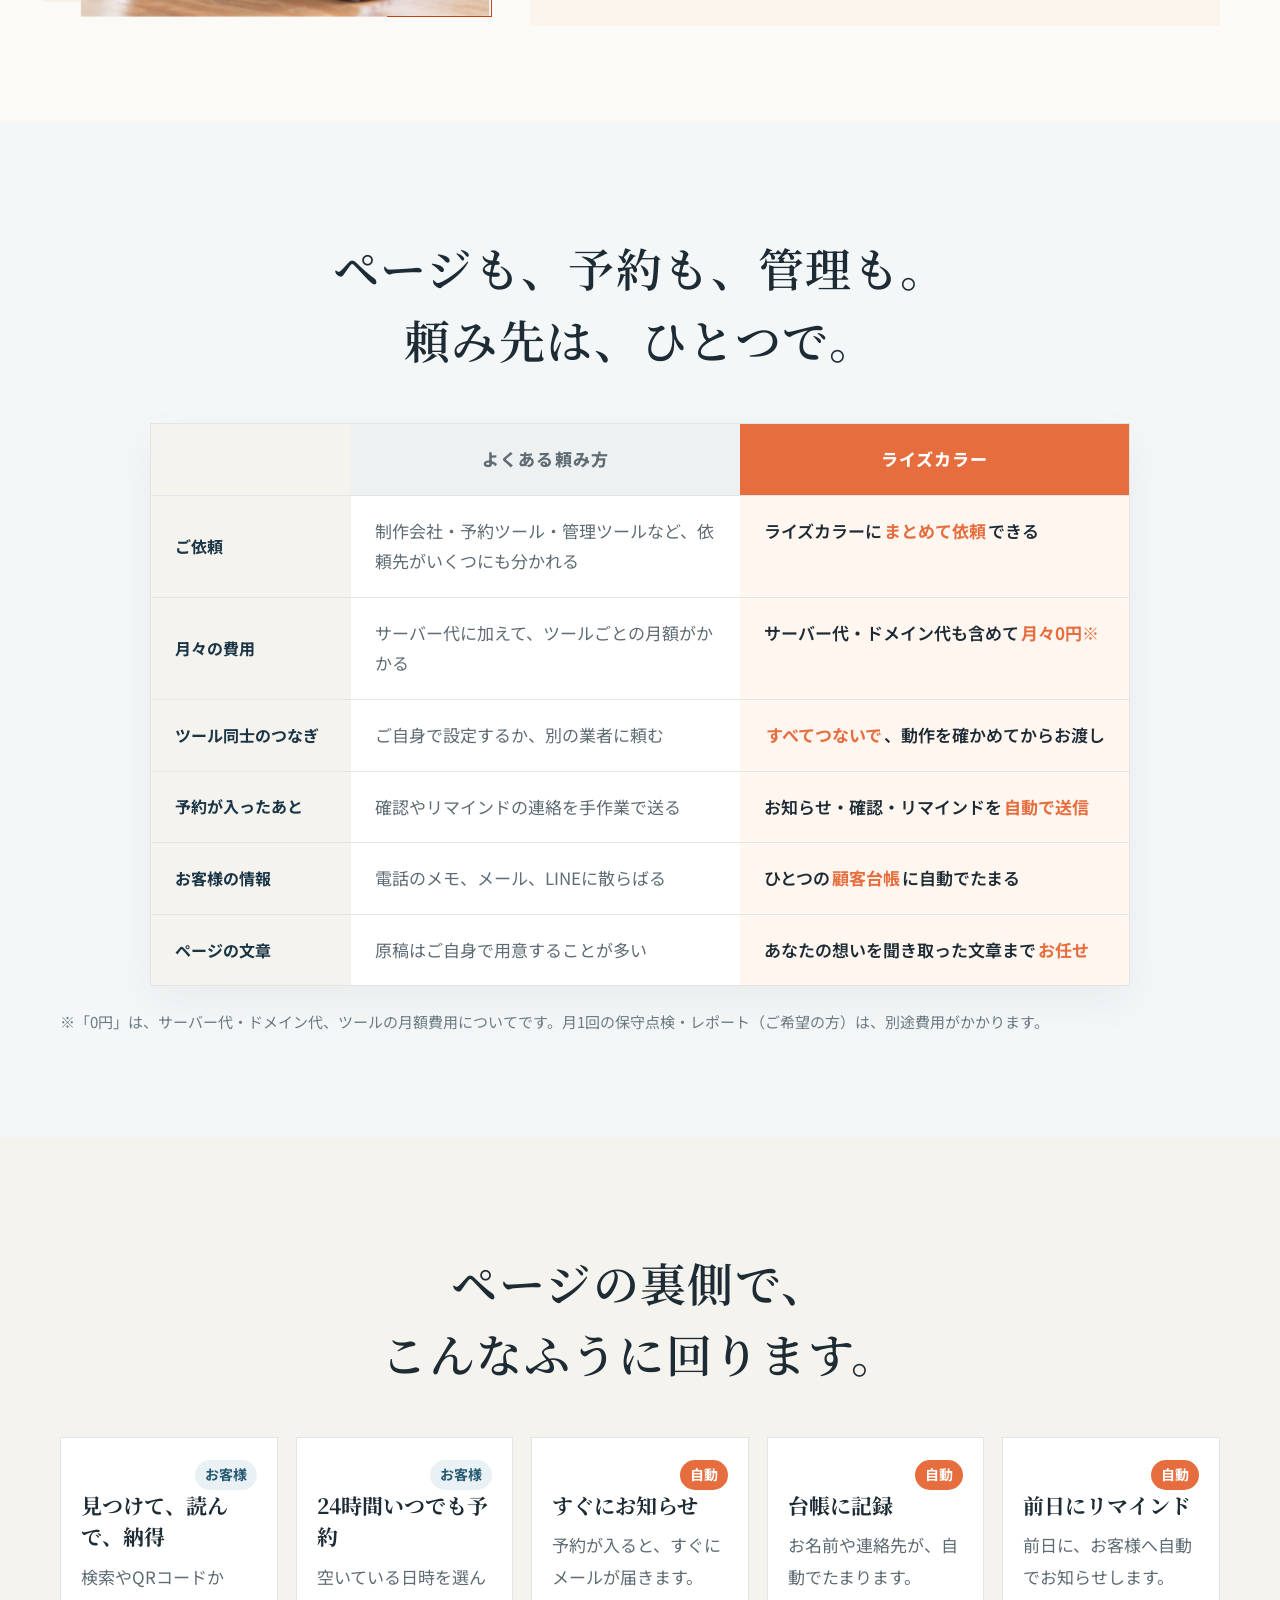
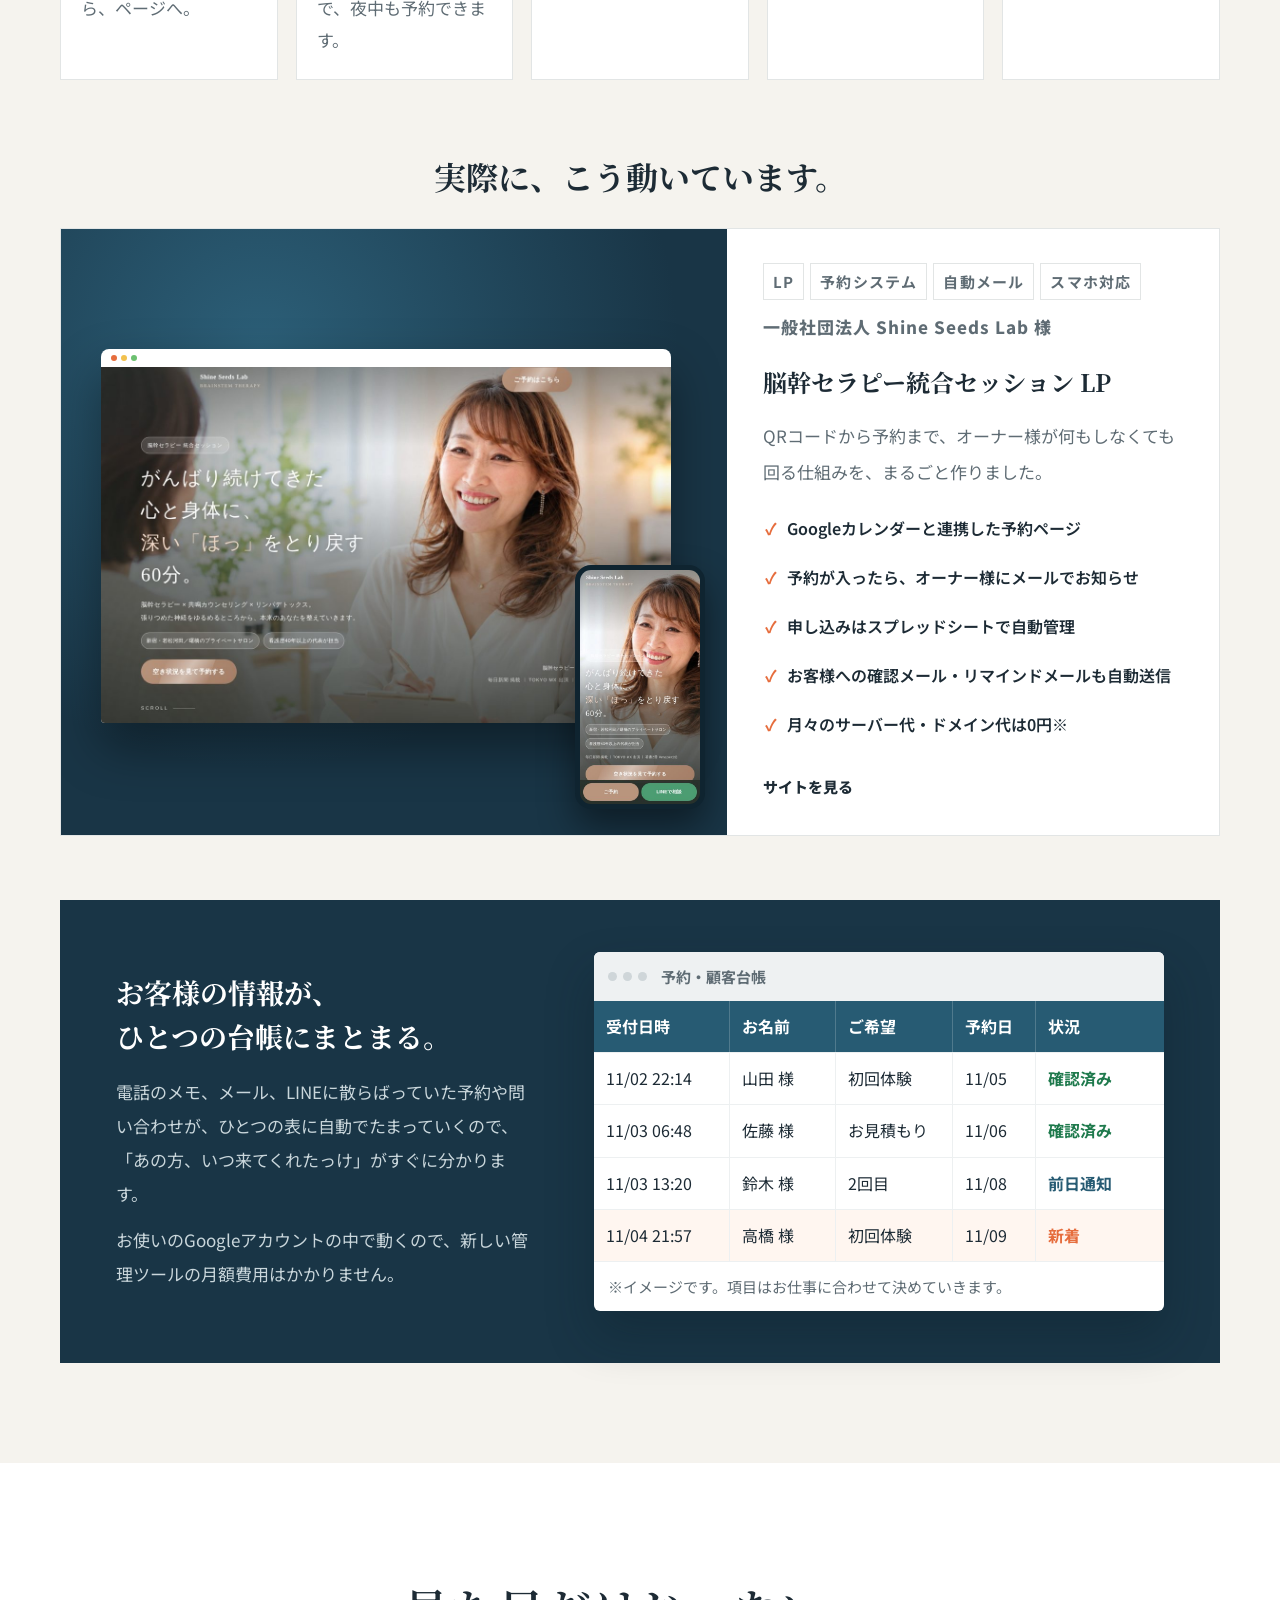
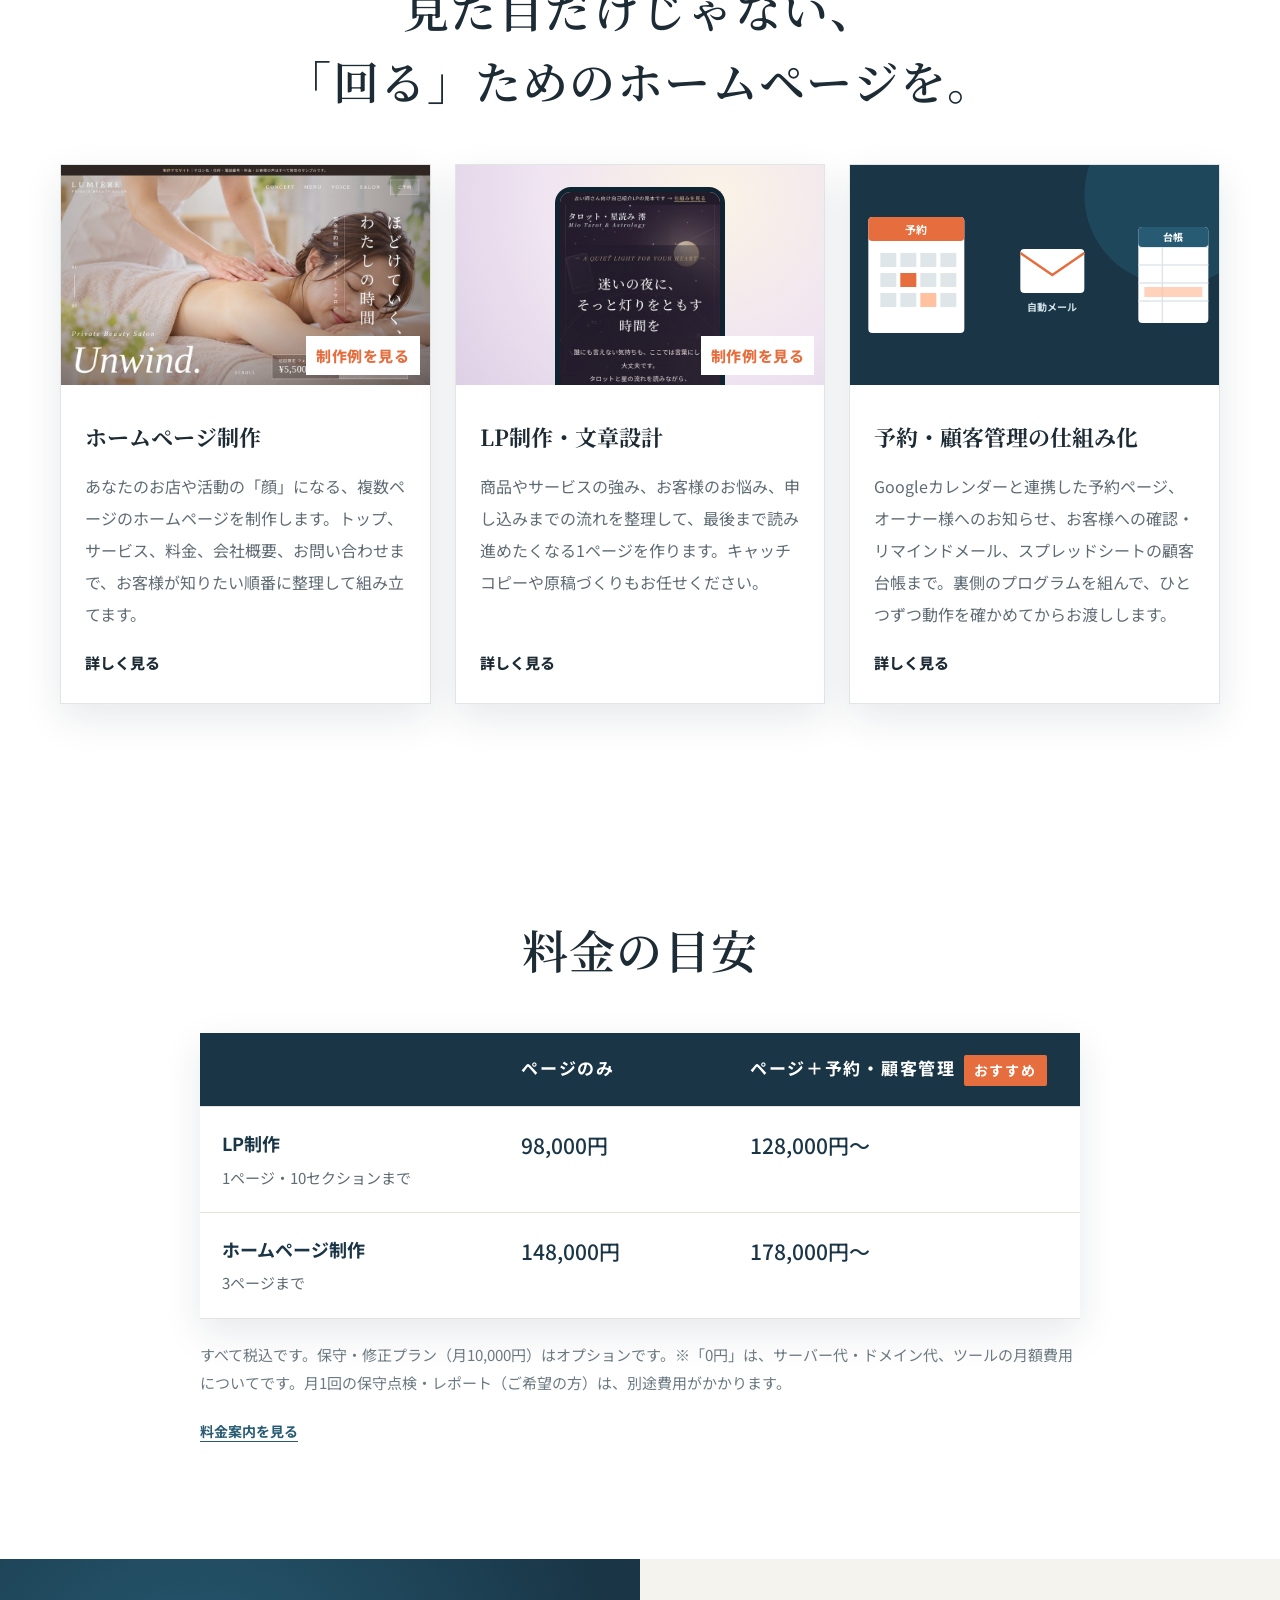
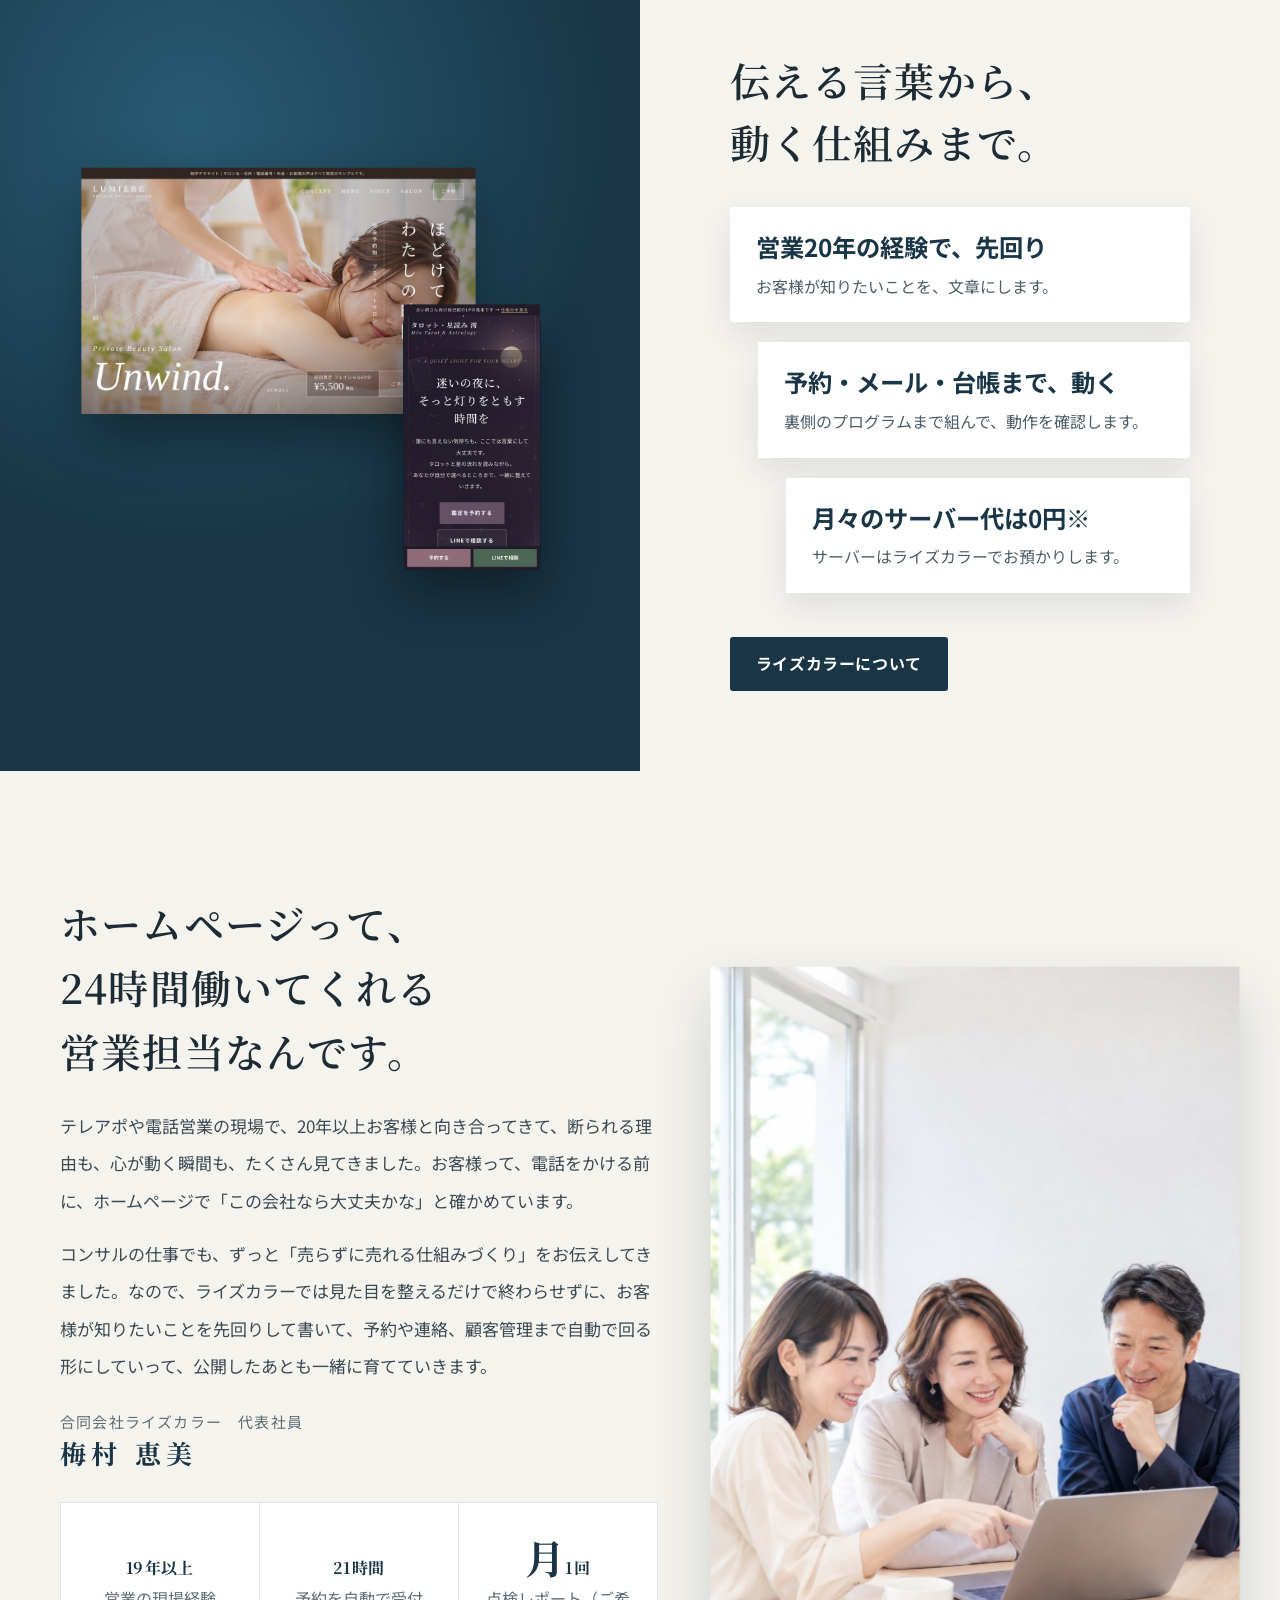
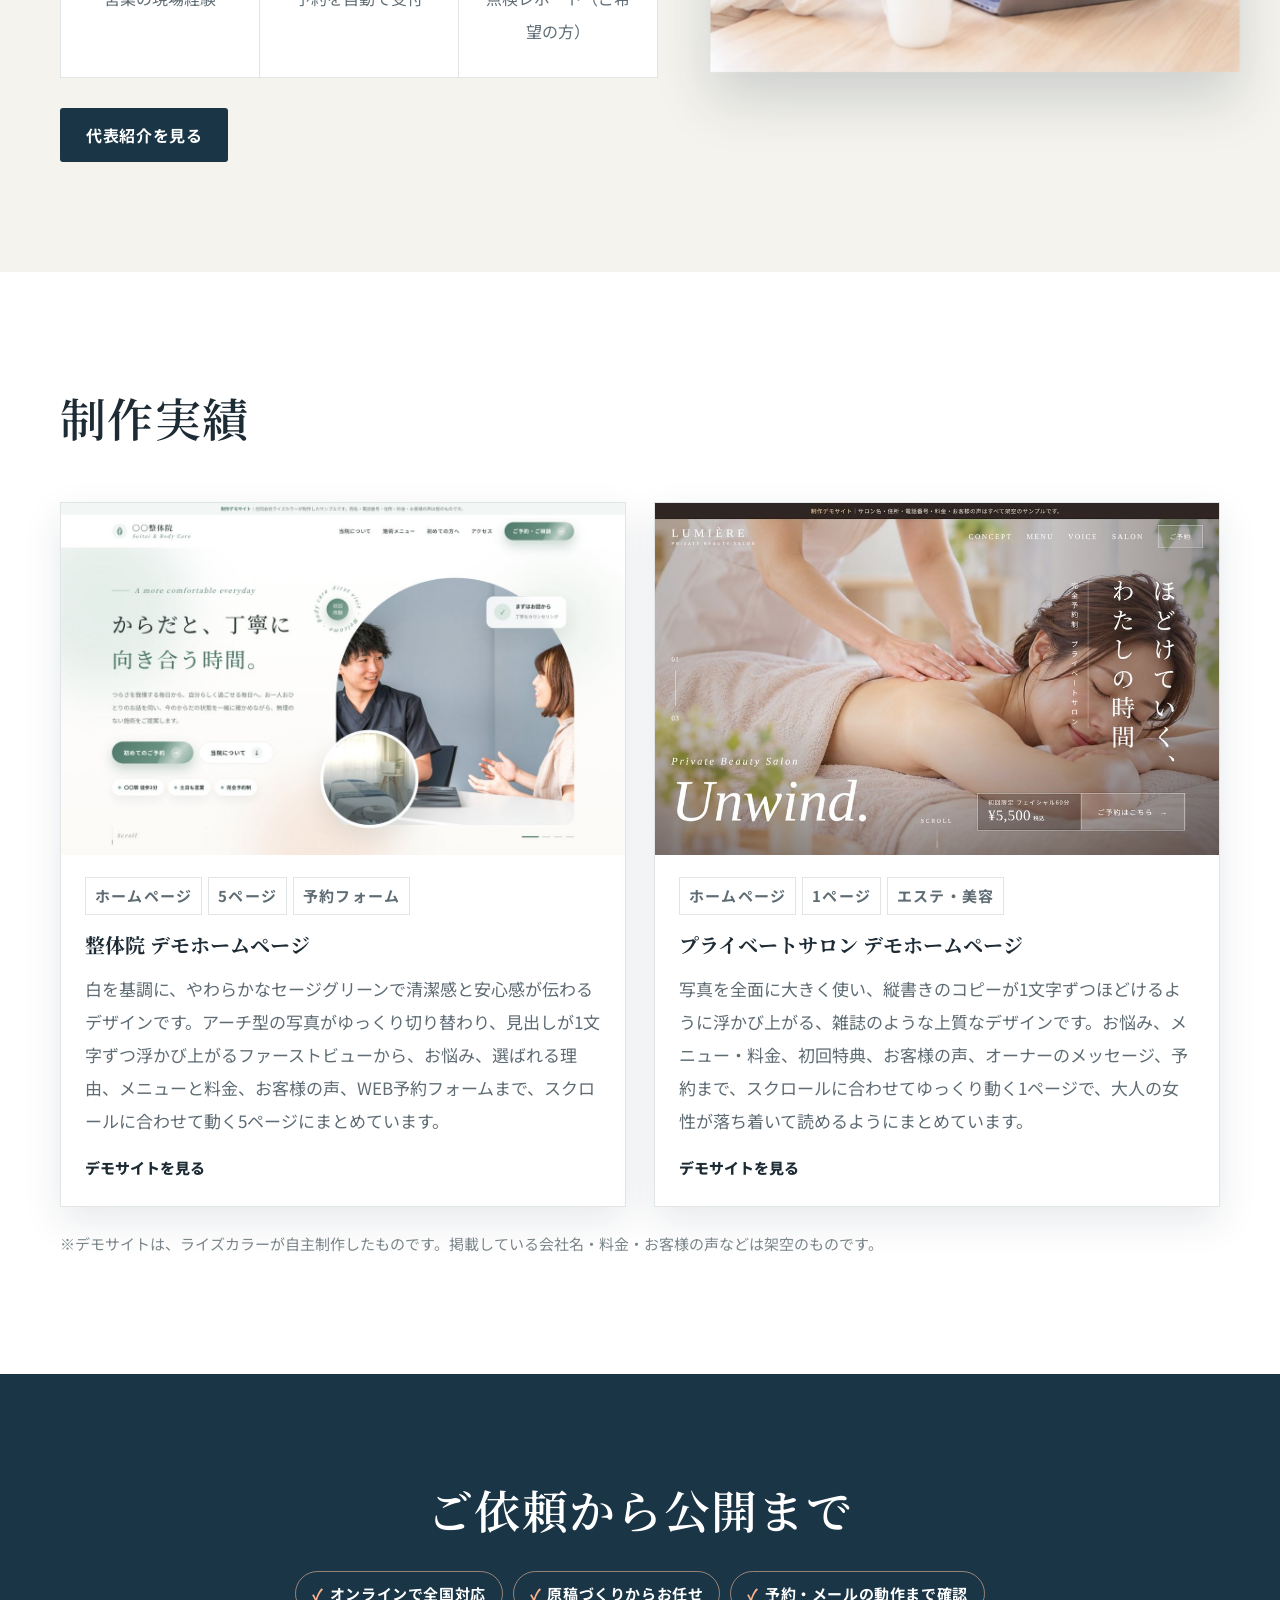
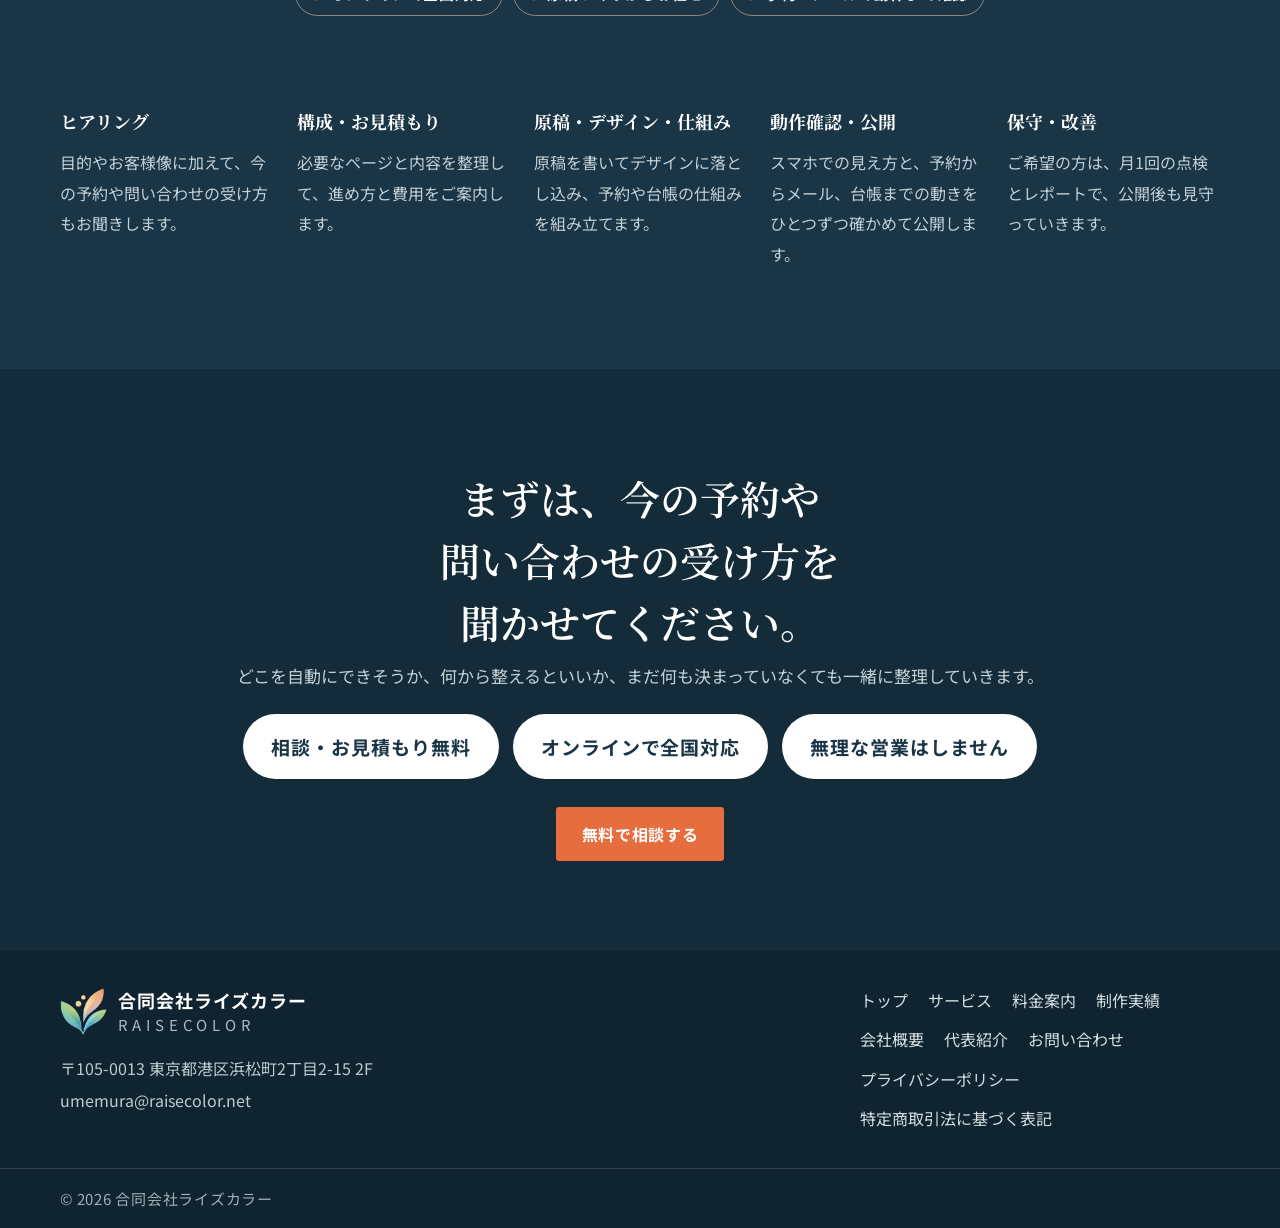
==== commit 62eaec32: "お悩みセクションをアイコン付き2列のデザインに変更 Co-Authored-By: Claude Sonnet 5.5 <noreply@anthropic.com> Claude-Session: " ====
--- a/index.html
+++ b/index.html
@@ -88,14 +88,14 @@
       <div class="container worry-grid">
         <figure class="worry-photo"><img src="photo-consult.jpg" alt="パソコンを見ながらホームページのことで悩む30代の女性" loading="lazy"></figure>
         <div class="worry-copy">
-          <h2>こんなお悩みは<br>ありませんか？</h2>
+          <h2>こんなお悩みは<br class="sp-br">ありませんか？</h2>
           <ul class="worry-list">
-            <li>問い合わせが、ほとんど来ない</li>
-            <li>電話に出られず、取りこぼしている</li>
-            <li>予約や連絡が、あちこちにバラバラ</li>
-            <li>確認の連絡を、毎回手作業で送っている</li>
-            <li>何を書けばいいか、分からない</li>
-            <li>制作会社だと、毎月の費用が不安</li>
+            <li><svg class="worry-ico" viewBox="0 0 32 32" aria-hidden="true" fill="none" stroke="currentColor" stroke-width="1.4" stroke-linecap="round" stroke-linejoin="round"><rect x="3" y="6" width="26" height="20" rx="1.5"/><path d="M3 7l13 10L29 7"/></svg><span class="worry-text">問い合わせが、<br><b>ほとんど来ない</b></span></li>
+            <li><svg class="worry-ico" viewBox="0 0 32 32" aria-hidden="true" fill="none" stroke="currentColor" stroke-width="1.4" stroke-linecap="round" stroke-linejoin="round"><path d="M9 4l5 7-3 2.5c1.6 3.4 4 5.9 7.4 7.5L21 18.5l7 5-2.5 4C14 28 4 18 5 7z"/><path d="M19 4.5a9 9 0 0 1 8.5 8.5M19 9a4.5 4.5 0 0 1 4 4"/></svg><span class="worry-text">電話に出られず、<br><b>取りこぼし</b>ている</span></li>
+            <li><svg class="worry-ico" viewBox="0 0 32 32" aria-hidden="true" fill="none" stroke="currentColor" stroke-width="1.4" stroke-linecap="round" stroke-linejoin="round"><rect x="4" y="6" width="24" height="22" rx="2"/><path d="M4 12h24M10 3v6M22 3v6"/><circle cx="10" cy="17" r=".9"/><circle cx="16" cy="17" r=".9"/><circle cx="22" cy="17" r=".9"/><circle cx="10" cy="22" r=".9"/><circle cx="16" cy="22" r=".9"/><circle cx="22" cy="22" r=".9"/></svg><span class="worry-text">予約や連絡が、<br>あちこちに<b>バラバラ</b></span></li>
+            <li><svg class="worry-ico" viewBox="0 0 32 32" aria-hidden="true" fill="none" stroke="currentColor" stroke-width="1.4" stroke-linecap="round" stroke-linejoin="round"><rect x="6" y="3" width="21" height="26" rx="2"/><path d="M11 11l1.8 1.8L16 9.5M11 19l1.8 1.8L16 17.5M19 11h5M19 19h5"/></svg><span class="worry-text">確認の連絡を、<br>毎回<b>手作業</b>で送っている</span></li>
+            <li><svg class="worry-ico" viewBox="0 0 32 32" aria-hidden="true" fill="none" stroke="currentColor" stroke-width="1.4" stroke-linecap="round" stroke-linejoin="round"><path d="M5 27l1.5-6L22 5.5 26.5 10 11 25.5z"/><path d="M19 8.5l4.5 4.5M5 27l6-1.5"/></svg><span class="worry-text">何を書けばいいか、<br><b>分からない</b></span></li>
+            <li><svg class="worry-ico" viewBox="0 0 32 32" aria-hidden="true" fill="none" stroke="currentColor" stroke-width="1.4" stroke-linecap="round" stroke-linejoin="round"><ellipse cx="12" cy="22" rx="8" ry="3.5"/><path d="M4 22v-4M20 22v-4"/><ellipse cx="12" cy="18" rx="8" ry="3.5"/><ellipse cx="21" cy="12" rx="7" ry="3"/><path d="M14 12v3M28 12v-3"/><ellipse cx="21" cy="9" rx="7" ry="3"/></svg><span class="worry-text">制作会社だと、<br>毎月の<b>費用が不安</b></span></li>
           </ul>
         </div>
       </div>
--- a/clean.css
+++ b/clean.css
@@ -224,3 +224,39 @@
 .system-flow li h3{font-size:21px!important;line-height:1.5}
 .system-flow li p{font-size:17px!important}
 .sf-who{font-size:14px!important}
+
+/* ---- お悩みセクション(2026-11-14 画像どおりに作り直し) ---- */
+.worry-section{background:#fcfaf7!important;padding:96px 0!important}
+.worry-section .container{max-width:1280px}
+.worry-section .worry-grid{grid-template-columns:minmax(0,.6fr) minmax(0,1fr)!important;gap:clamp(44px,4.4vw,72px)!important;align-items:center!important}
+.worry-section .worry-photo{margin:0 0 0 36px!important;position:relative;z-index:0}
+.worry-section .worry-photo img{aspect-ratio:4/5;width:100%;object-fit:cover;object-position:center 30%!important;box-shadow:-49px 0 0 -14px #f6eee4!important;display:block}
+.worry-section .worry-photo::before,.worry-section .worry-photo::after{content:"";position:absolute;z-index:1;background:none!important;width:104px;height:116px;border:0 solid #c4441a;pointer-events:none}
+.worry-section .worry-photo::before{left:-18px;top:-18px;right:auto;bottom:auto;border-top-width:1.5px;border-left-width:1.5px}
+.worry-section .worry-photo::after{right:-18px;bottom:-18px;left:auto;top:auto;border-bottom-width:1.5px;border-right-width:1.5px}
+.worry-section .worry-copy h2{display:flex;align-items:center;gap:28px;font-size:clamp(28px,3vw,40px)!important;line-height:1.5;margin:0 0 38px!important;color:#2b2623;white-space:nowrap}
+.worry-section .worry-copy h2::after{content:"";flex:1;height:1.5px;background:#c4441a;min-width:24px}
+.worry-section .sp-br{display:none}
+.worry-section .worry-list{display:grid;grid-template-columns:1fr 1fr;column-gap:28px;background:#faf4ec;padding:12px 26px!important;margin:0!important;list-style:none}
+.worry-section .worry-list li{display:flex;align-items:center;gap:18px;padding:30px 4px!important;border-bottom:1px solid #eadfd2!important;font-size:clamp(18px,1.55vw,22px)!important;font-weight:500!important;line-height:1.7;color:#2b2623;transform:none!important;transition:none;white-space:nowrap}
+.worry-section .worry-list li:nth-child(n+5){border-bottom:0!important}
+.worry-section .worry-ico{flex:none;width:44px;height:44px;color:#c4441a}
+.worry-section .worry-text{display:block;border-left:1.5px solid #c4441a;padding:4px 0 4px 20px}
+.worry-section .worry-text b{font-weight:600;color:#c4441a}
+@media(max-width:1100px){
+  .worry-section .worry-list{grid-template-columns:1fr;padding:6px 24px!important}
+  .worry-section .worry-list li:nth-child(n+5){border-bottom:1px solid #eadfd2!important}
+  .worry-section .worry-list li:last-child{border-bottom:0!important}
+  .worry-section .worry-list li{padding:22px 4px!important}
+}
+@media(max-width:860px){
+  .worry-section{padding:64px 0!important}
+  .worry-section .worry-grid{grid-template-columns:1fr!important;gap:44px!important}
+  .worry-section .worry-photo{max-width:440px;margin:0 18px 0 36px!important}
+  .worry-section .worry-photo img{aspect-ratio:4/4.4}
+  .worry-section .worry-copy h2{white-space:normal;font-size:26px!important;margin-bottom:26px!important}
+  .worry-section .worry-copy h2::after{display:none}
+  .worry-section .sp-br{display:inline}
+  .worry-section .worry-ico{width:38px;height:38px}
+  .worry-section .worry-list li{font-size:18px!important;gap:16px}
+}
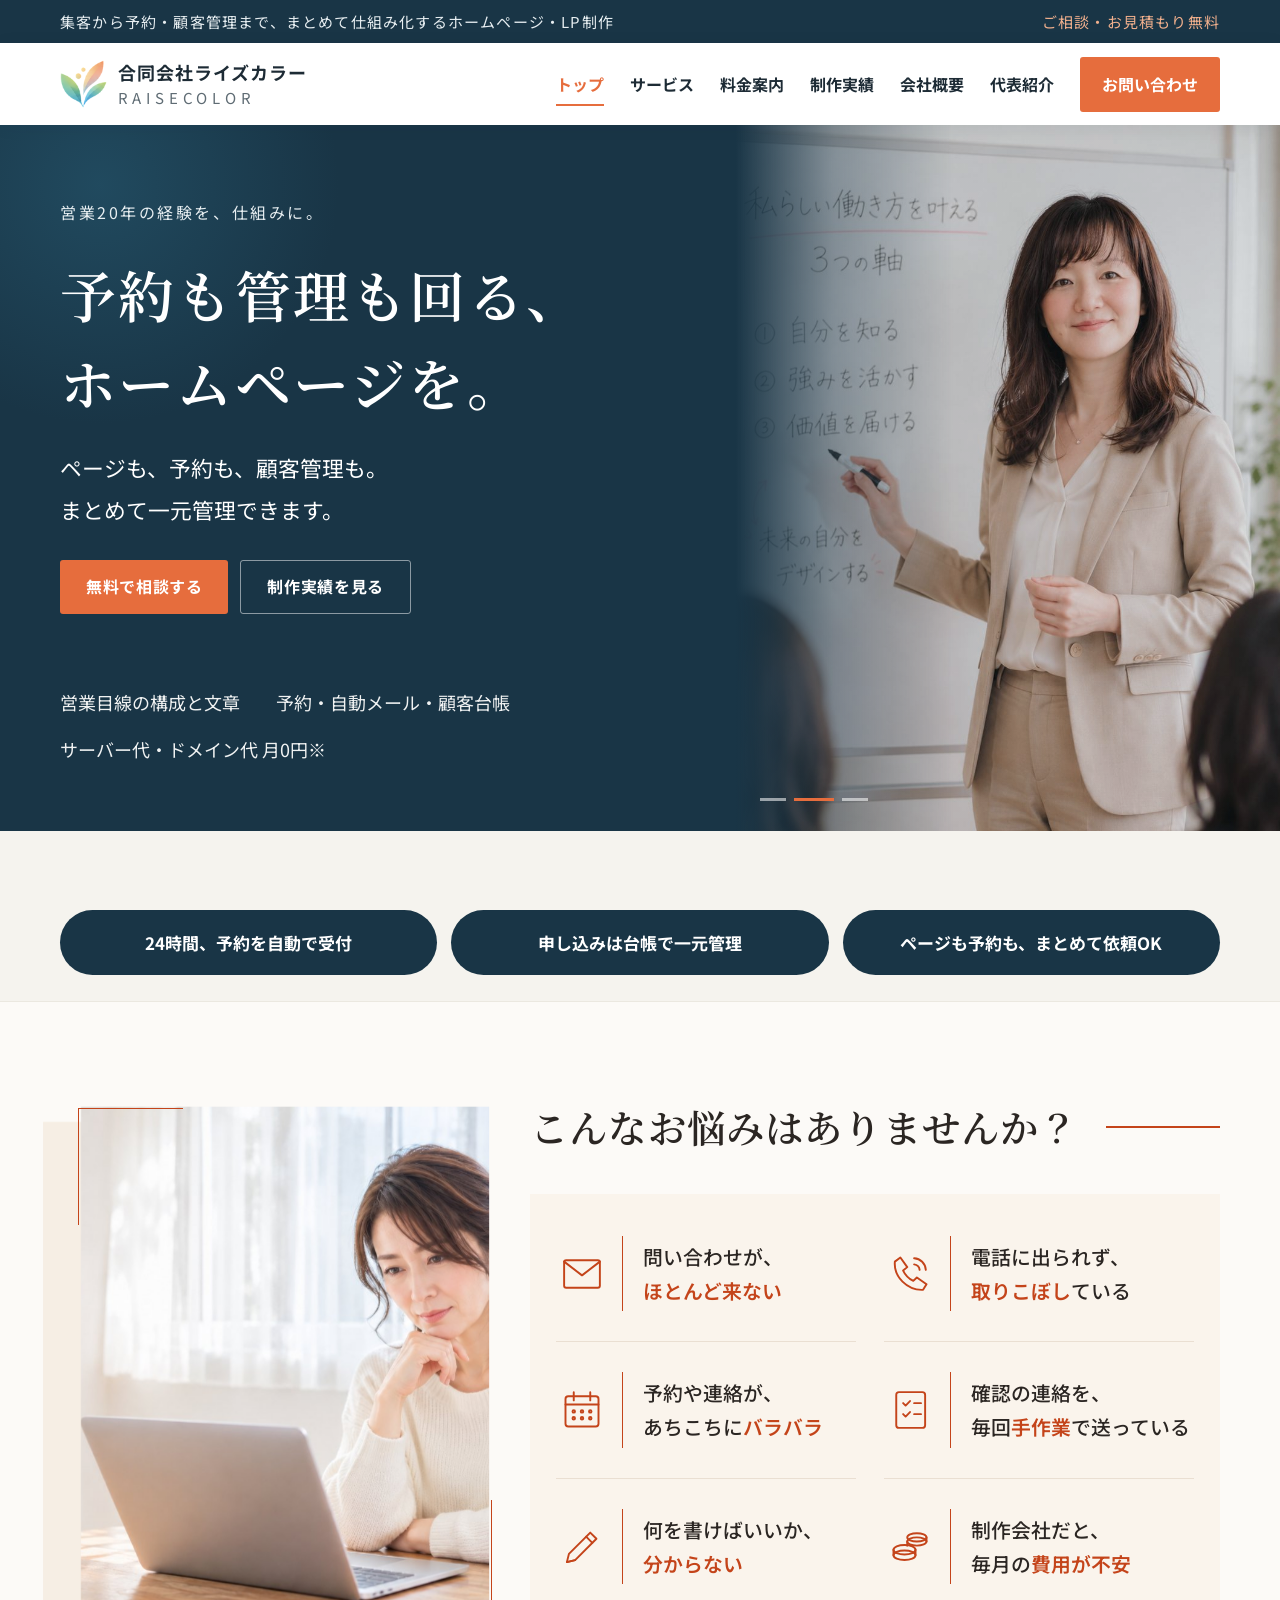
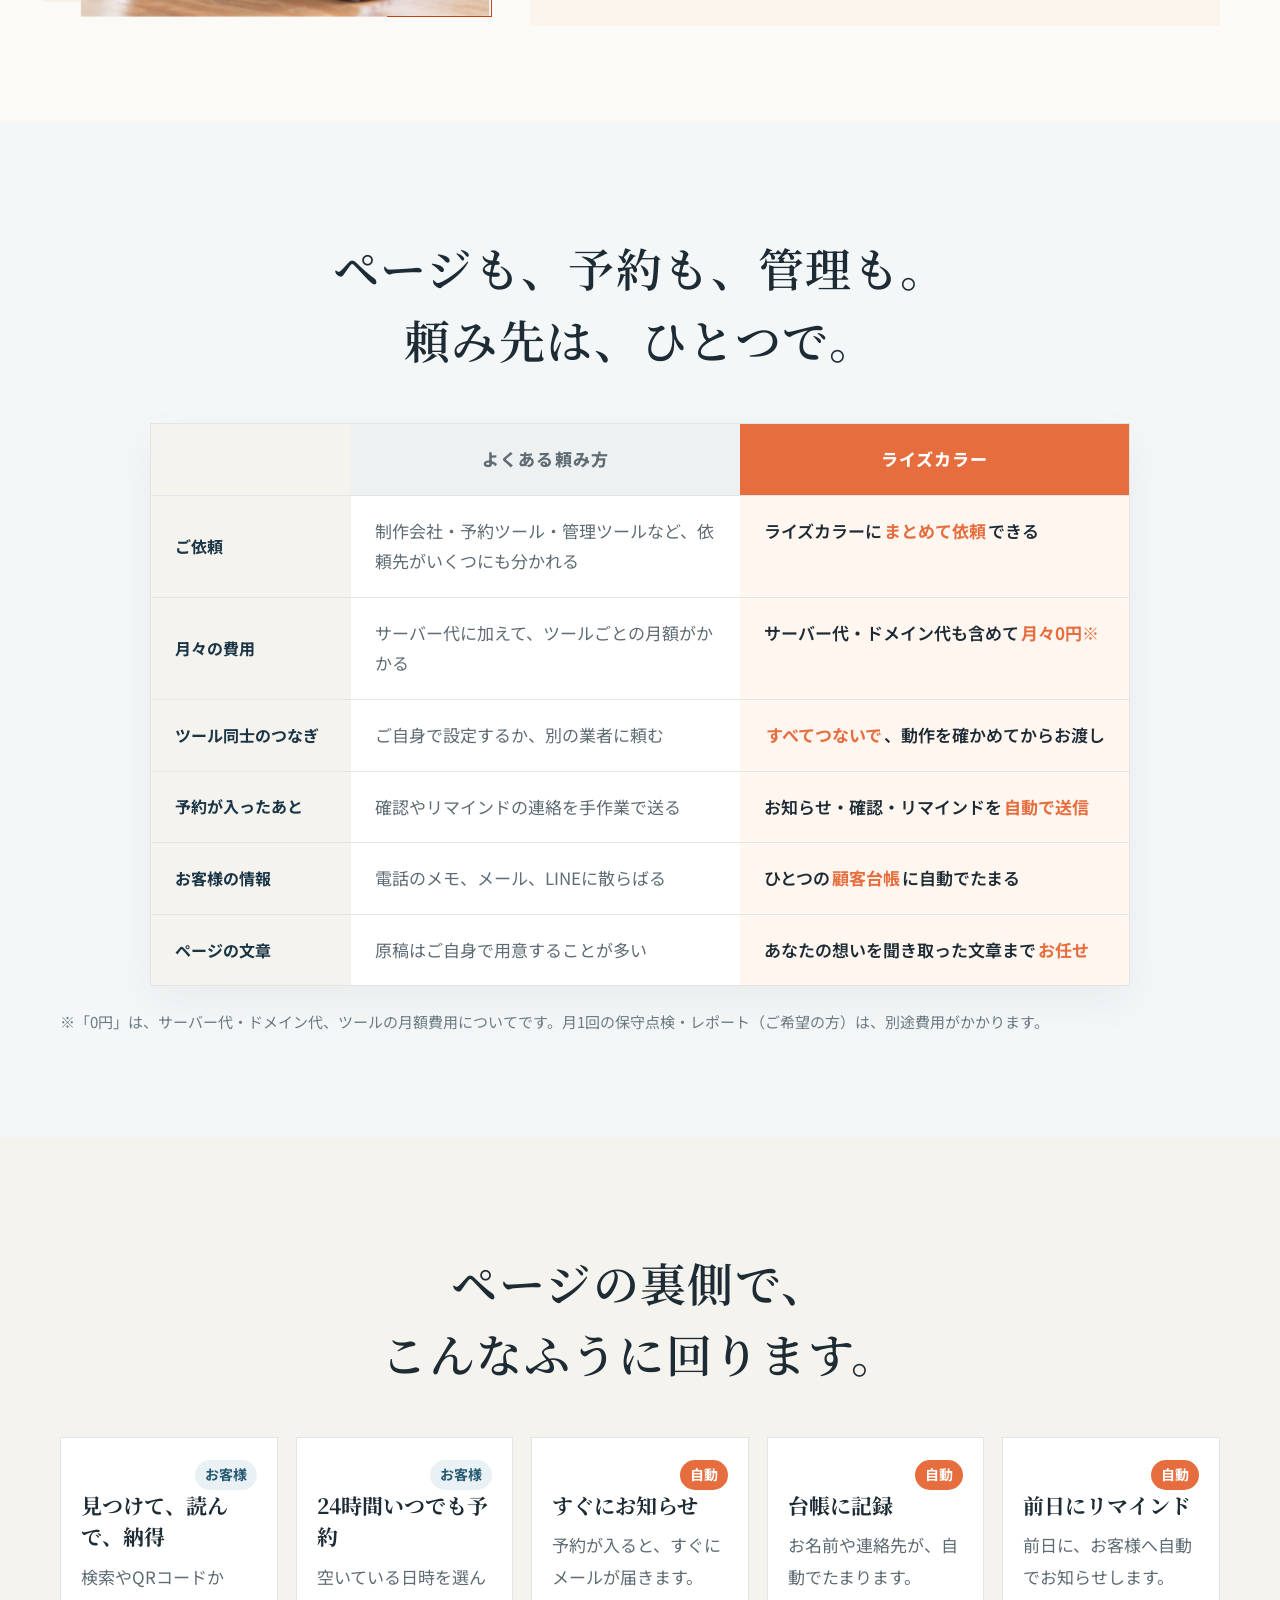
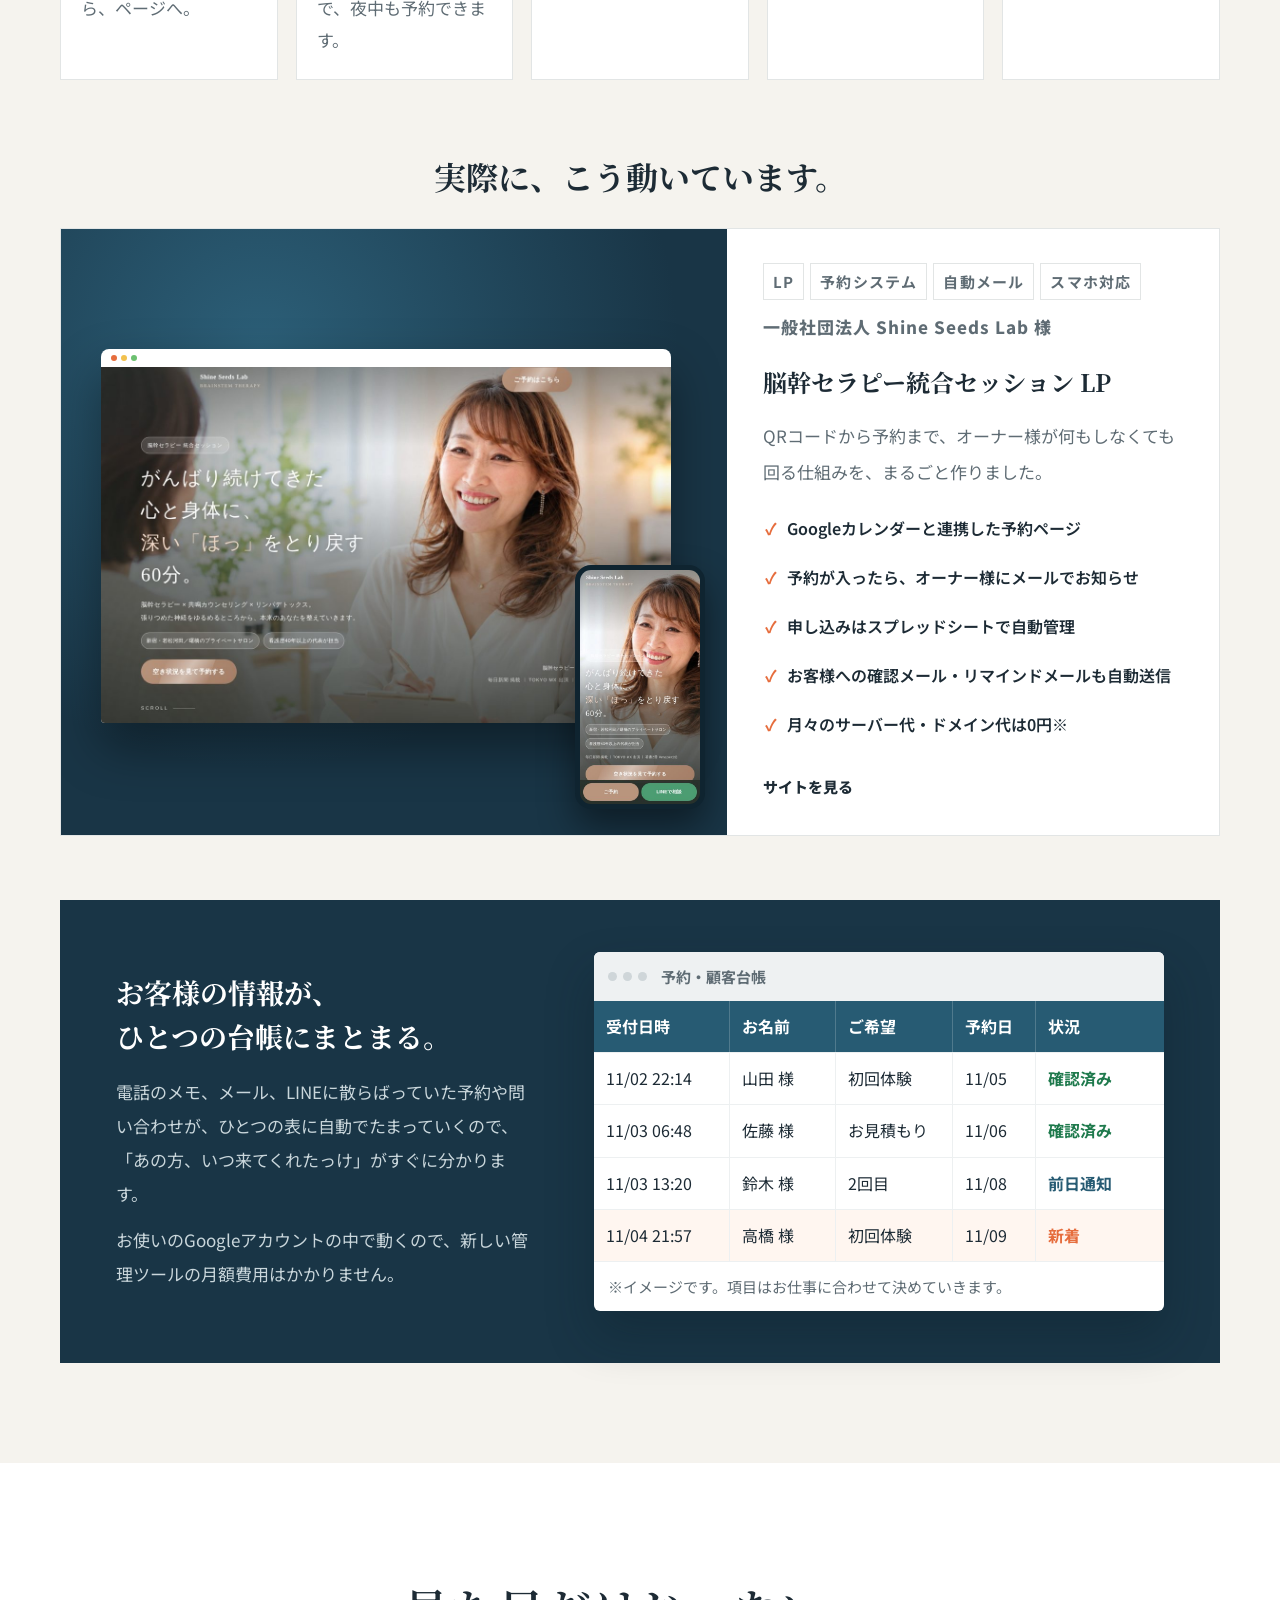
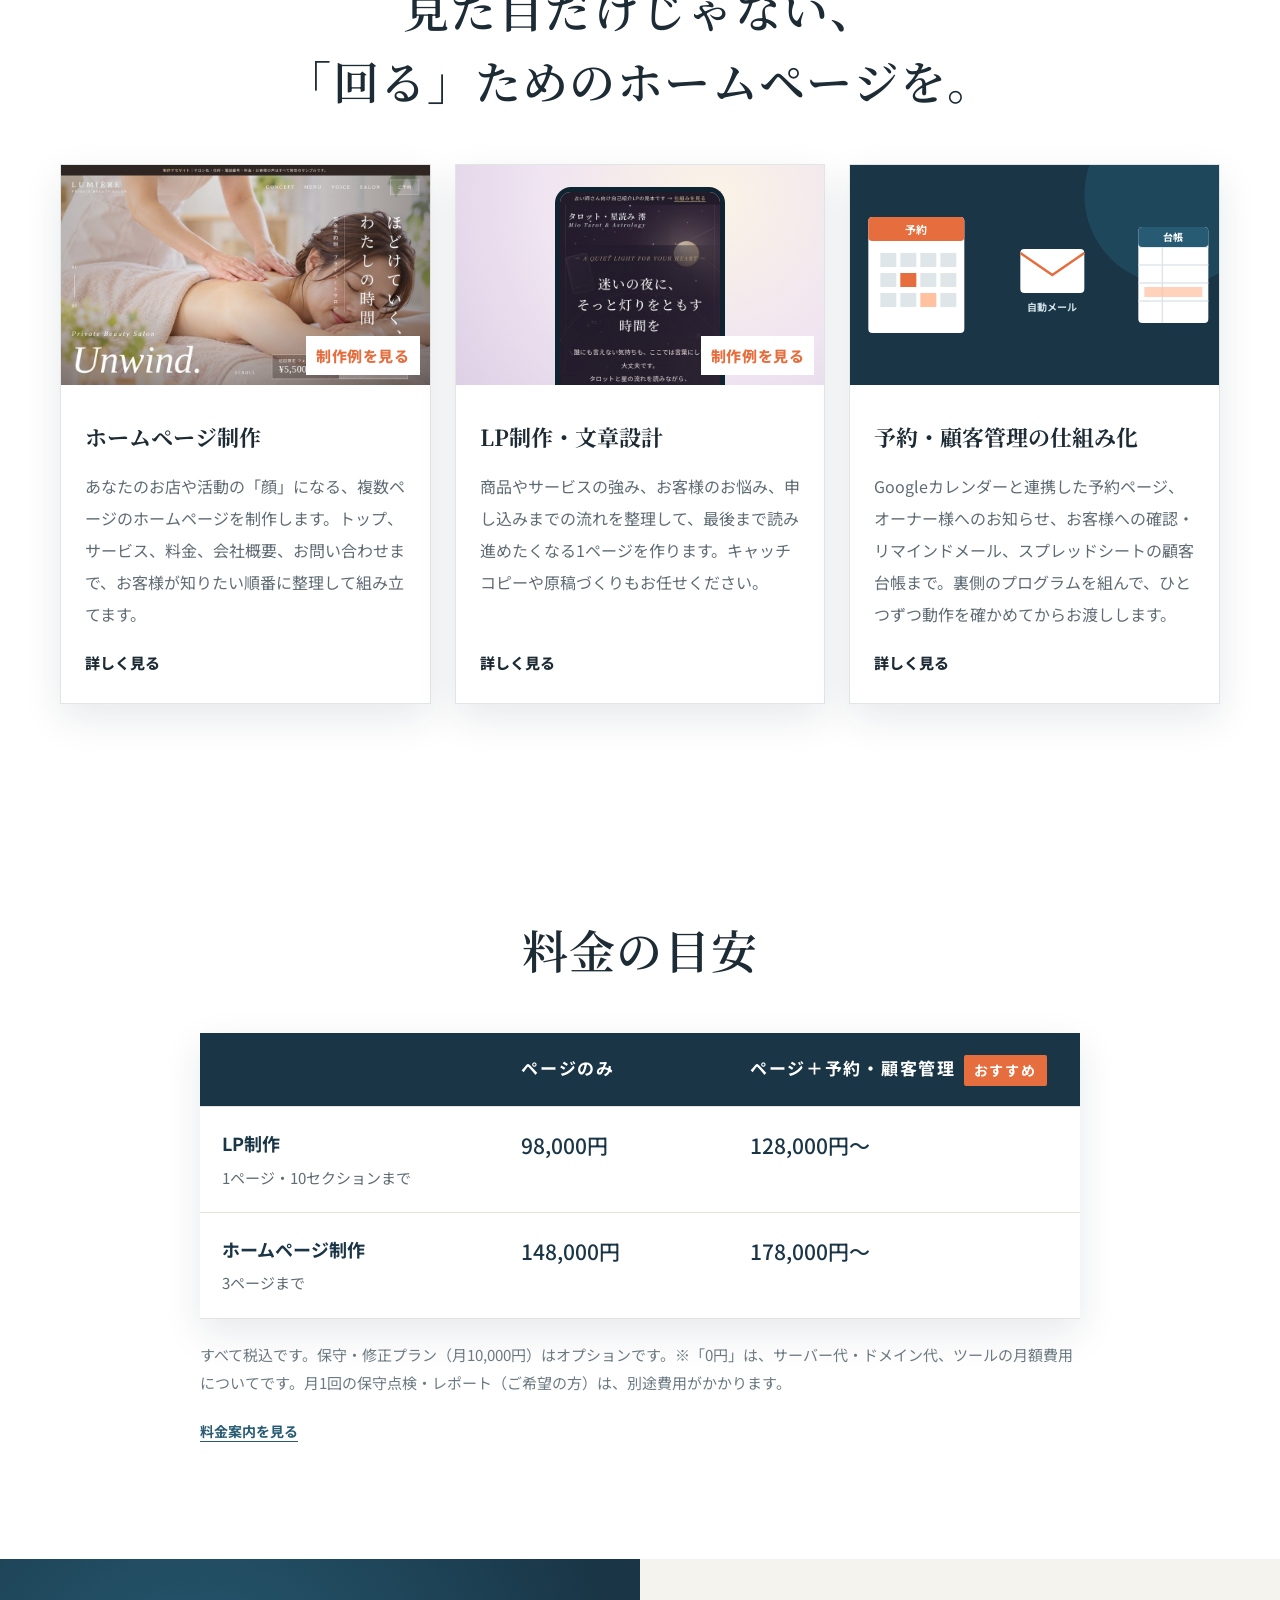
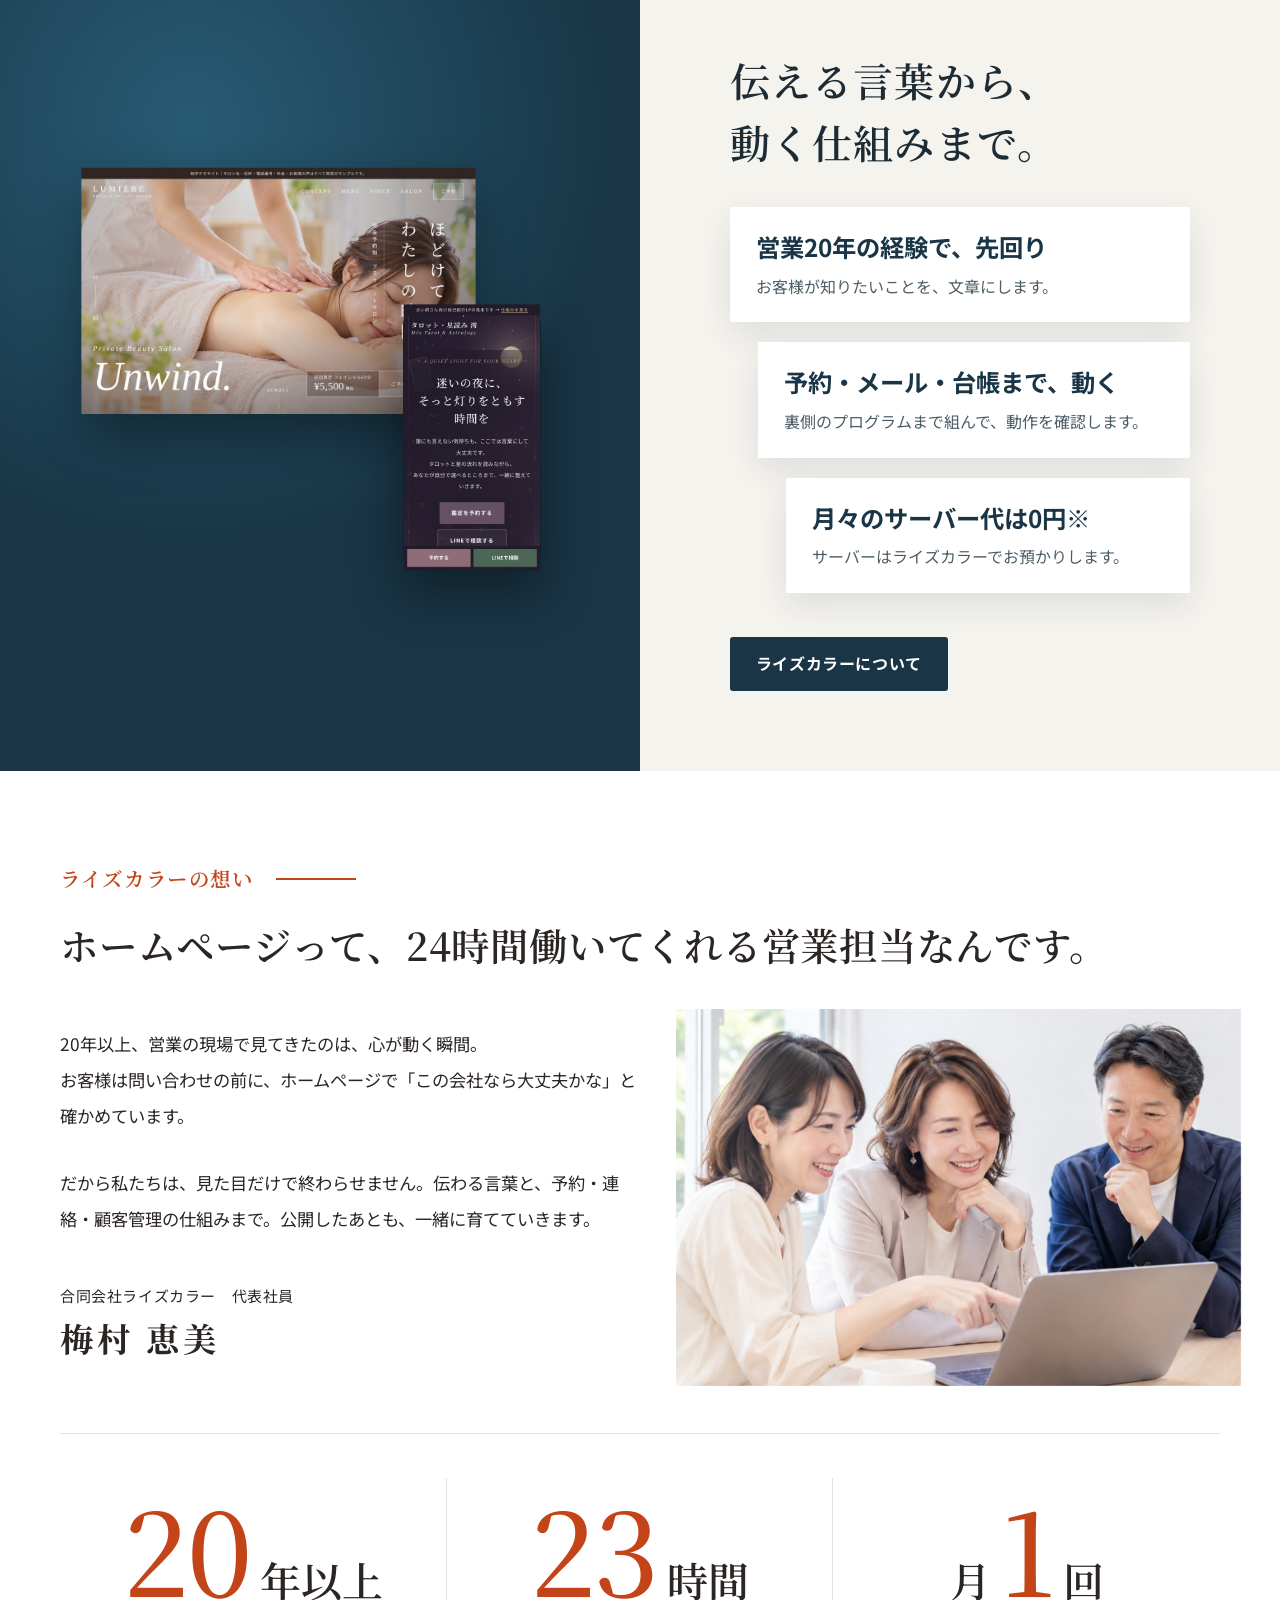
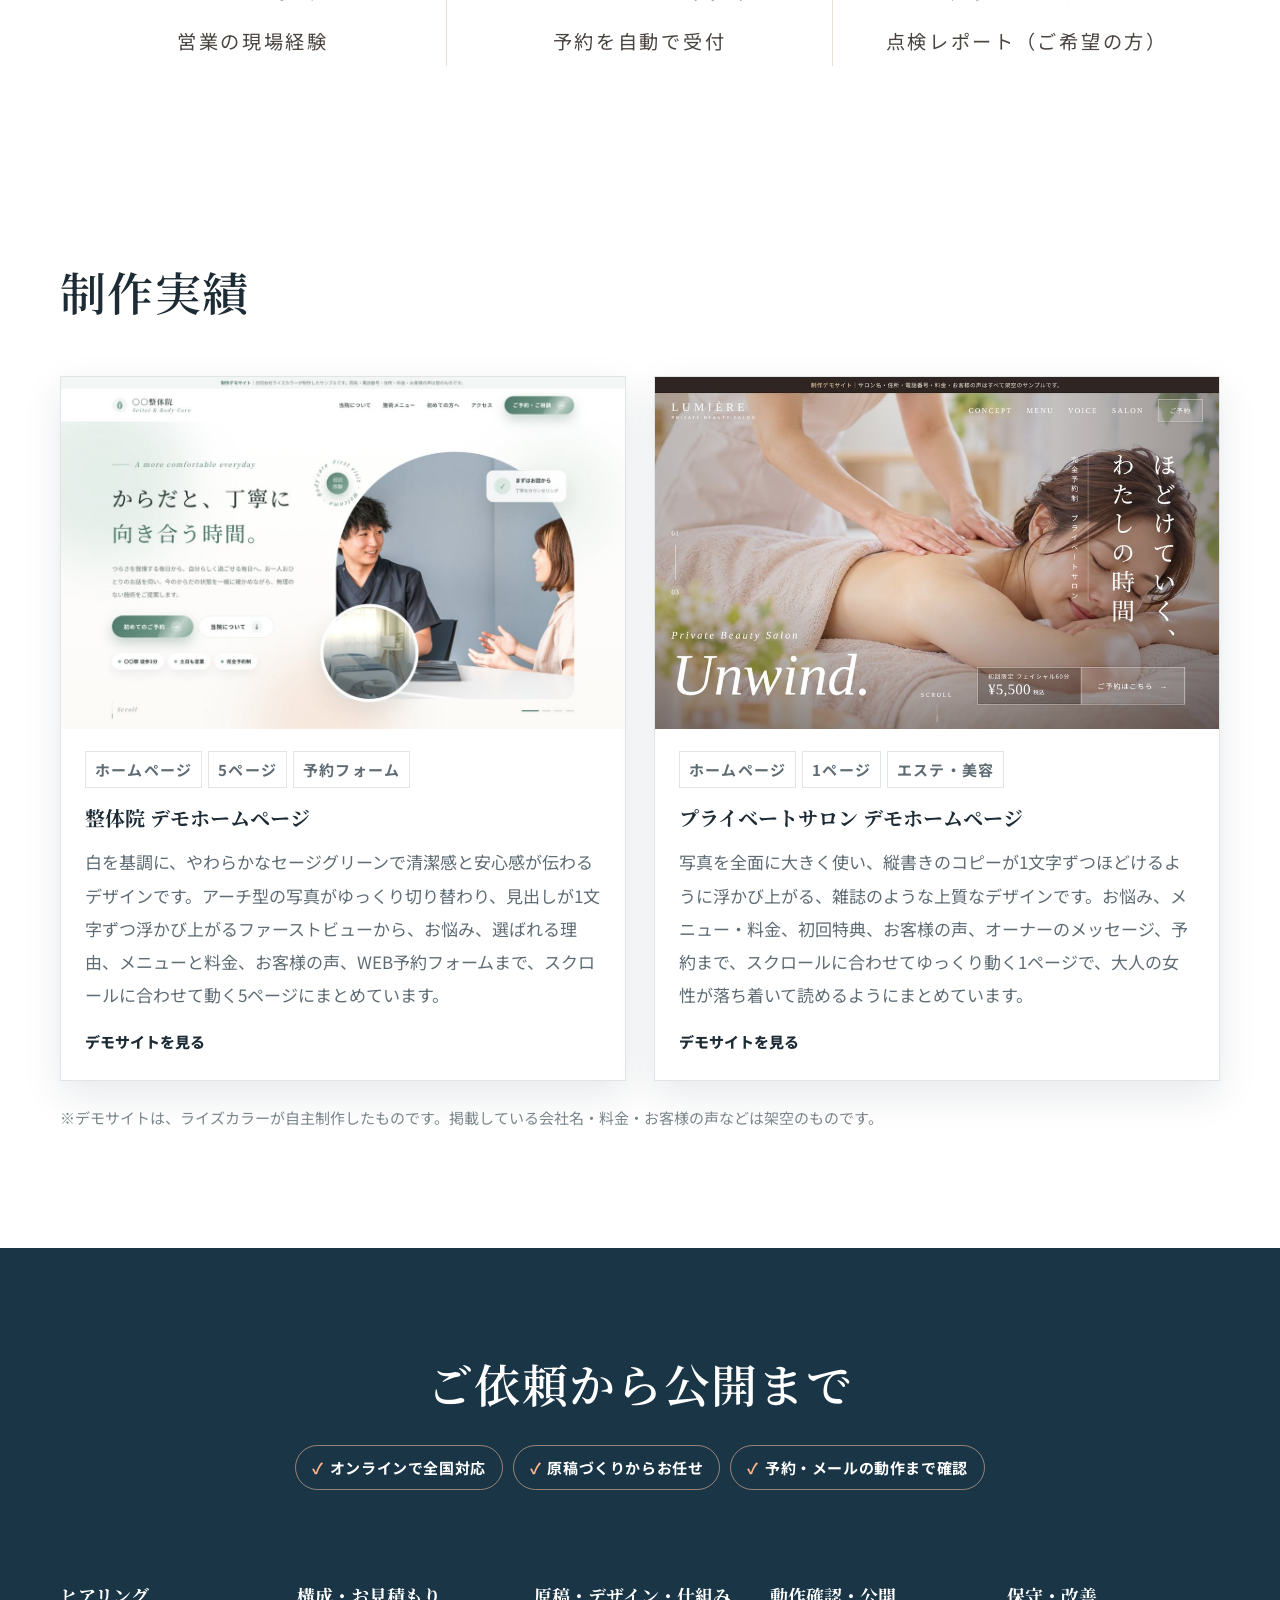
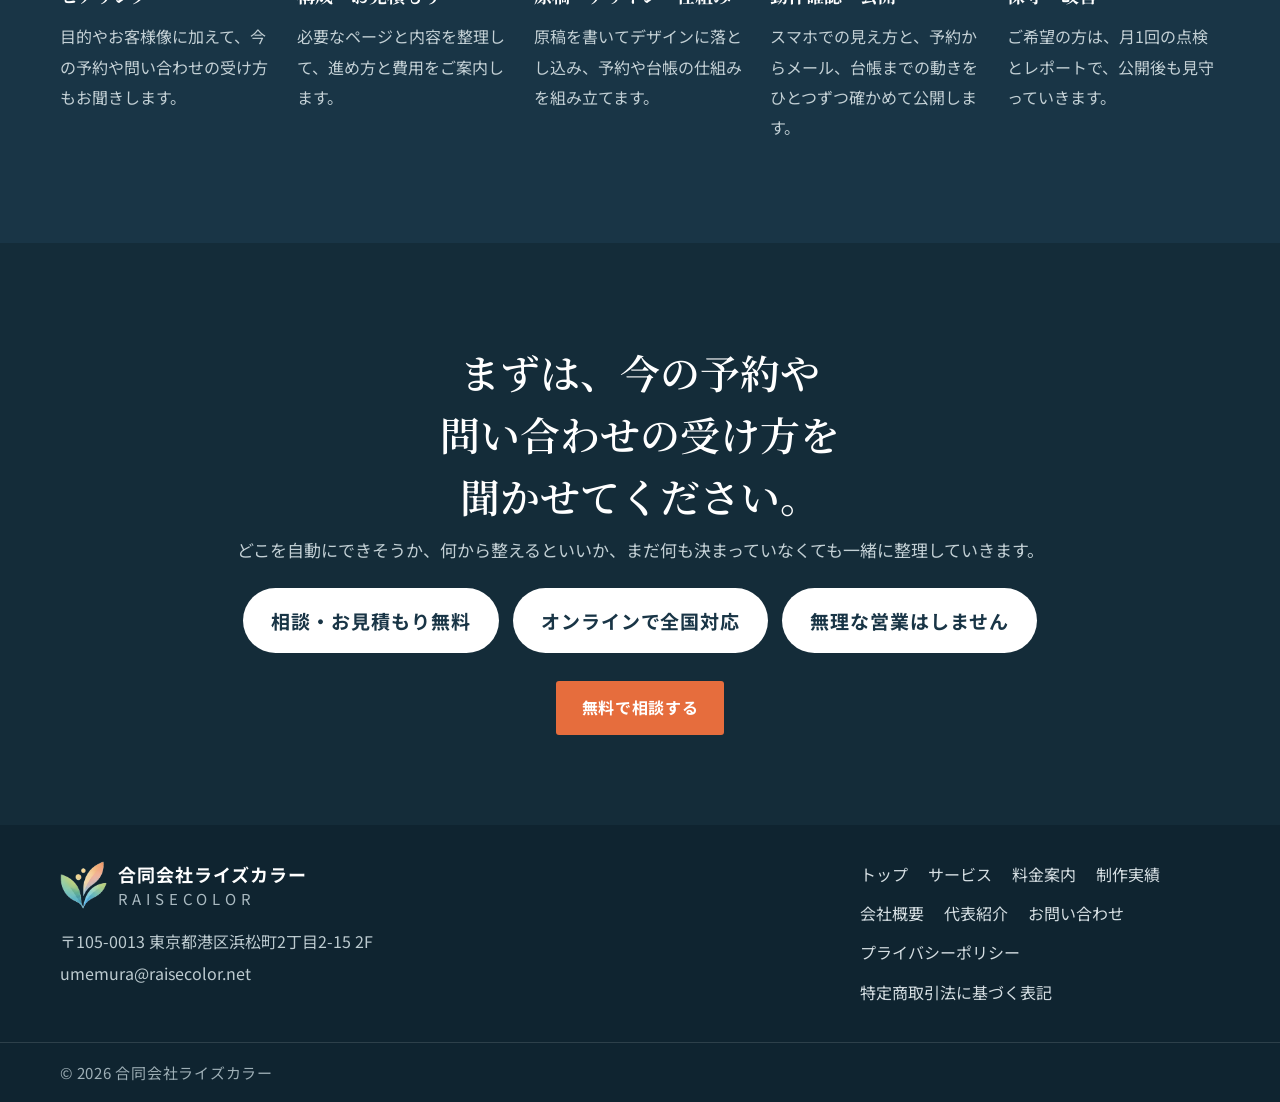
==== commit cd864fff: "「ライズカラーの想い」を見出し1行・写真・大きな数字(カウントアップ)のデザインに変更 Co-Authored-By: Claude Sonnet 5.5 <noreply@anthropic.com" ====
--- a/index.html
+++ b/index.html
@@ -219,20 +219,22 @@
 
 
     <section class="message-section" id="message">
-      <div class="container message-grid">
-        <div class="message-copy">
-          <h2>ホームページって、<br>24時間働いてくれる<br>営業担当なんです。</h2>
-          <p>テレアポや電話営業の現場で、20年以上お客様と向き合ってきて、断られる理由も、心が動く瞬間も、たくさん見てきました。お客様って、電話をかける前に、ホームページで「この会社なら大丈夫かな」と確かめています。</p>
-          <p>コンサルの仕事でも、ずっと「売らずに売れる仕組みづくり」をお伝えしてきました。なので、ライズカラーでは見た目を整えるだけで終わらせずに、お客様が知りたいことを先回りして書いて、予約や連絡、顧客管理まで自動で回る形にしていって、公開したあとも一緒に育てていきます。</p>
-          <div class="message-sign"><small>合同会社ライズカラー　代表社員</small><b>梅村 恵美</b></div>
-          <div class="numbers message-numbers">
-            <div><b><span class="cnt" data-to="20">20</span><small>年以上</small></b><span>営業の現場経験</span></div>
-            <div><b><span class="cnt" data-to="24" data-delay="200">24</span><small>時間</small></b><span>予約を自動で受付</span></div>
-            <div><b>月<span class="cnt" data-to="1" data-delay="400">1</span><small>回</small></b><span>点検レポート（ご希望の方）</span></div>
-          </div>
-          <a href="representative.html" class="button button-dark">代表紹介を見る</a>
-        </div>
-        <figure class="message-photo"><img src="photo-message.jpg" alt="パソコンを囲んで打ち合わせをするチーム" loading="lazy"></figure>
+      <div class="container">
+        <p class="msg-eyebrow">ライズカラーの想い</p>
+        <h2 class="msg-title">ホームページって、<br class="sp-br">24時間働いてくれる<br class="sp-br">営業担当なんです。</h2>
+        <div class="message-grid">
+          <div class="message-copy">
+            <p>20年以上、営業の現場で見てきたのは、心が動く瞬間。<br>お客様は問い合わせの前に、ホームページで「この会社なら大丈夫かな」と確かめています。</p>
+            <p>だから私たちは、見た目だけで終わらせません。伝わる言葉と、予約・連絡・顧客管理の仕組みまで。公開したあとも、一緒に育てていきます。</p>
+            <div class="message-sign"><small>合同会社ライズカラー　代表社員</small><b>梅村 恵美</b></div>
+          </div>
+          <figure class="message-photo"><img src="photo-message.jpg" alt="パソコンを囲んで打ち合わせをするチーム" loading="lazy"></figure>
+        </div>
+        <div class="numbers message-numbers">
+          <div><b><span class="cnt" data-to="20">20</span><small>年以上</small></b><span>営業の現場経験</span></div>
+          <div><b><span class="cnt" data-to="24" data-delay="200">24</span><small>時間</small></b><span>予約を自動で受付</span></div>
+          <div><b><small>月</small><span class="cnt" data-to="1" data-delay="400">1</span><small>回</small></b><span>点検レポート（ご希望の方）</span></div>
+        </div>
       </div>
     </section>
 
--- a/clean.css
+++ b/clean.css
@@ -260,3 +260,41 @@
   .worry-section .worry-ico{width:38px;height:38px}
   .worry-section .worry-list li{font-size:18px!important;gap:16px}
 }
+
+/* ---- ライズカラーの想い(2026-11-14 画像どおりに作り直し) ---- */
+.message-section{background:#fff!important;padding:88px 0 80px!important}
+.message-section .container{max-width:1280px}
+.message-section .msg-eyebrow{display:flex;align-items:center;gap:22px;margin:0 0 18px;color:#c4441a;font-family:var(--serif);font-weight:600;font-size:clamp(18px,1.6vw,22px);letter-spacing:.08em}
+.message-section .msg-eyebrow::after{content:"";width:80px;height:1.5px;background:#c4441a}
+.message-section .msg-title{font-family:var(--serif);font-weight:600;font-size:clamp(26px,3vw,43px)!important;line-height:1.45;letter-spacing:.02em;margin:0 0 48px!important;color:#2b2623;white-space:nowrap}
+.message-section .sp-br{display:none}
+.message-section .message-grid{grid-template-columns:minmax(0,1.12fr) minmax(0,1fr)!important;gap:clamp(40px,4vw,64px)!important;align-items:center}
+.message-section .message-copy>p{font-size:clamp(17px,1.35vw,20px)!important;line-height:2.1;color:#2b2623;margin:0 0 30px}
+.message-section .message-sign{margin:48px 0 0}
+.message-section .message-sign small{font-size:15px!important;color:#2b2623;letter-spacing:.04em}
+.message-section .message-sign b{display:block;margin-top:6px;font-family:var(--serif);font-size:clamp(28px,2.6vw,36px);letter-spacing:.12em;color:#2b2623}
+.message-section .message-photo img{aspect-ratio:3/2;width:100%;object-fit:cover;object-position:center 80%!important;box-shadow:none!important;display:block}
+.message-section .message-numbers{margin:64px 0 0!important;border:0!important;border-top:1px solid #e6e0d8!important;background:none!important;padding-top:44px}
+.message-section .message-numbers>div{padding:6px 16px!important;border-right:1px solid #e6e0d8!important;text-align:center}
+.message-section .message-numbers>div:last-child{border-right:0!important}
+.message-section .message-numbers b{display:flex;justify-content:center;align-items:baseline;gap:10px;line-height:1.1;color:#2b2623}
+.message-section .message-numbers b .cnt{font-family:var(--serif);font-weight:500;font-size:clamp(64px,9vw,120px)!important;color:#c4441a;letter-spacing:-.02em;font-variant-numeric:lining-nums}
+.message-section .message-numbers b small{font-family:var(--serif);font-weight:600;font-size:clamp(24px,3.2vw,46px)!important;margin:0;color:#2b2623}
+.message-section .message-numbers>div>span{display:block;margin-top:12px;font-size:clamp(15px,1.5vw,22px)!important;letter-spacing:.14em;color:#4a4440}
+@media(max-width:900px){
+  .message-section{padding:60px 0 56px!important}
+  .message-section .msg-title{white-space:normal;font-size:30px!important;margin-bottom:32px!important}
+  .message-section .sp-br{display:inline}
+  .message-section .message-grid{grid-template-columns:1fr!important;gap:32px!important}
+  .message-section .message-photo{order:2;max-width:none;margin:0!important}
+  .message-section .message-sign{margin-top:32px}
+  .message-section .message-numbers{margin-top:44px!important;padding-top:32px}
+  .message-section .message-numbers>div{padding:4px 4px!important}
+  .message-section .message-numbers b{gap:4px;flex-wrap:nowrap}
+  .message-section .message-numbers{grid-template-columns:repeat(3,1fr)!important}
+  .message-section .message-numbers>div{border-right:1px solid #e6e0d8!important;border-bottom:0!important}
+  .message-section .message-numbers>div:last-child{border-right:0!important}
+  .message-section .message-numbers b .cnt{font-size:clamp(40px,11vw,60px)!important}
+  .message-section .message-numbers b small{font-size:clamp(13px,3.8vw,20px)!important}
+  .message-section .message-numbers>div>span{font-size:13px!important;letter-spacing:.04em;line-height:1.5}
+}
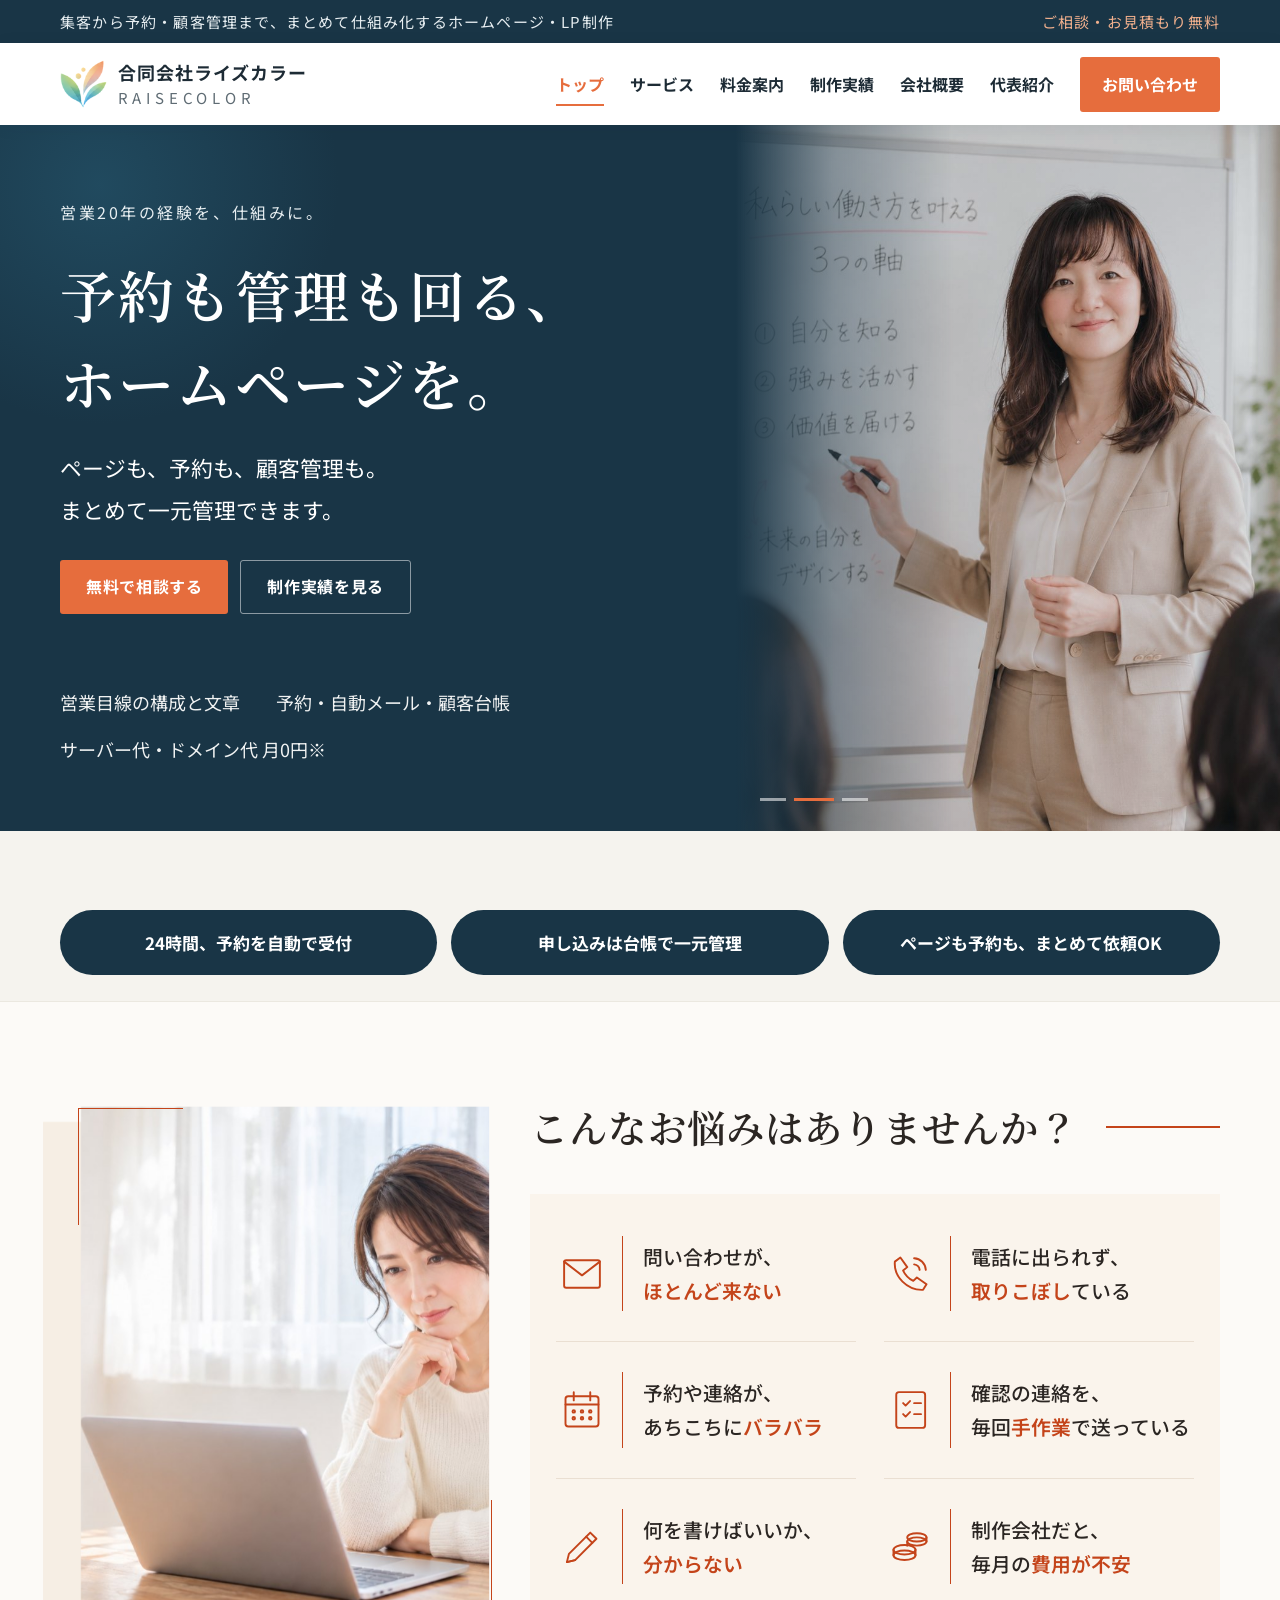
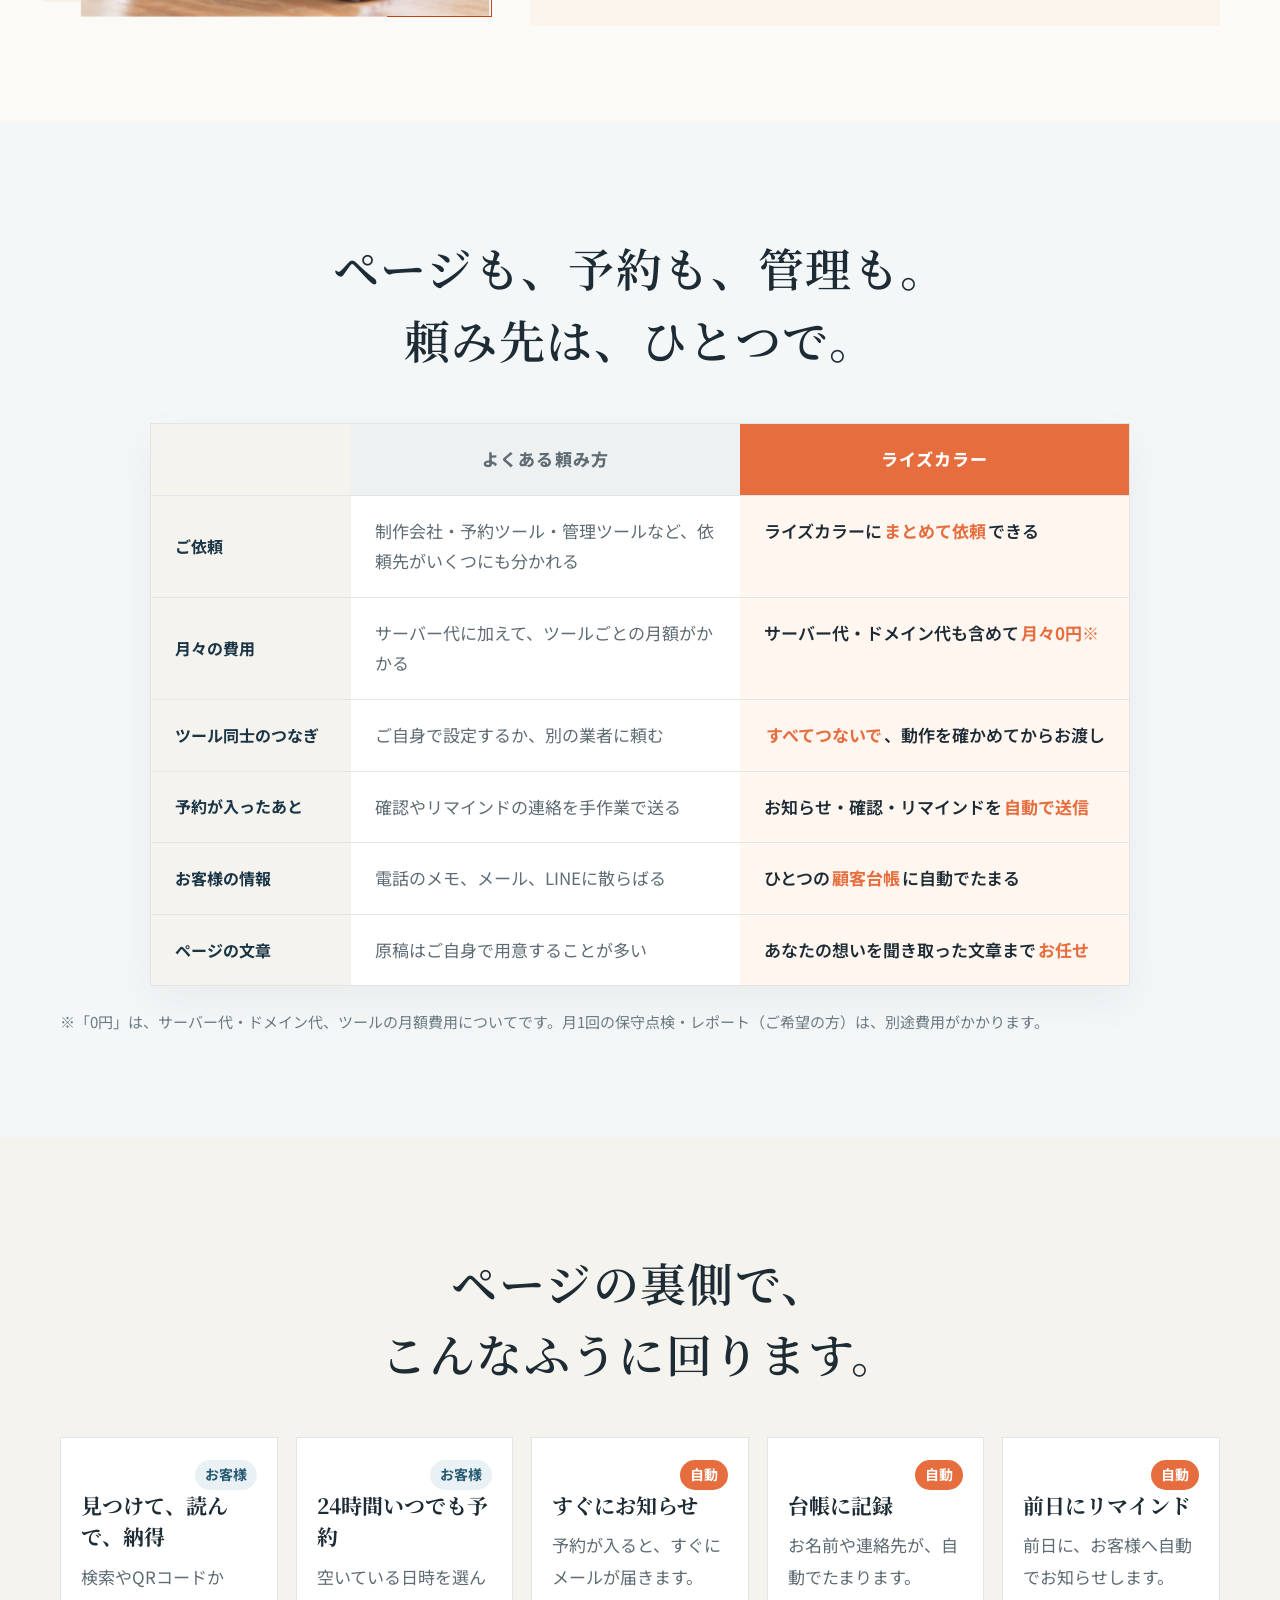
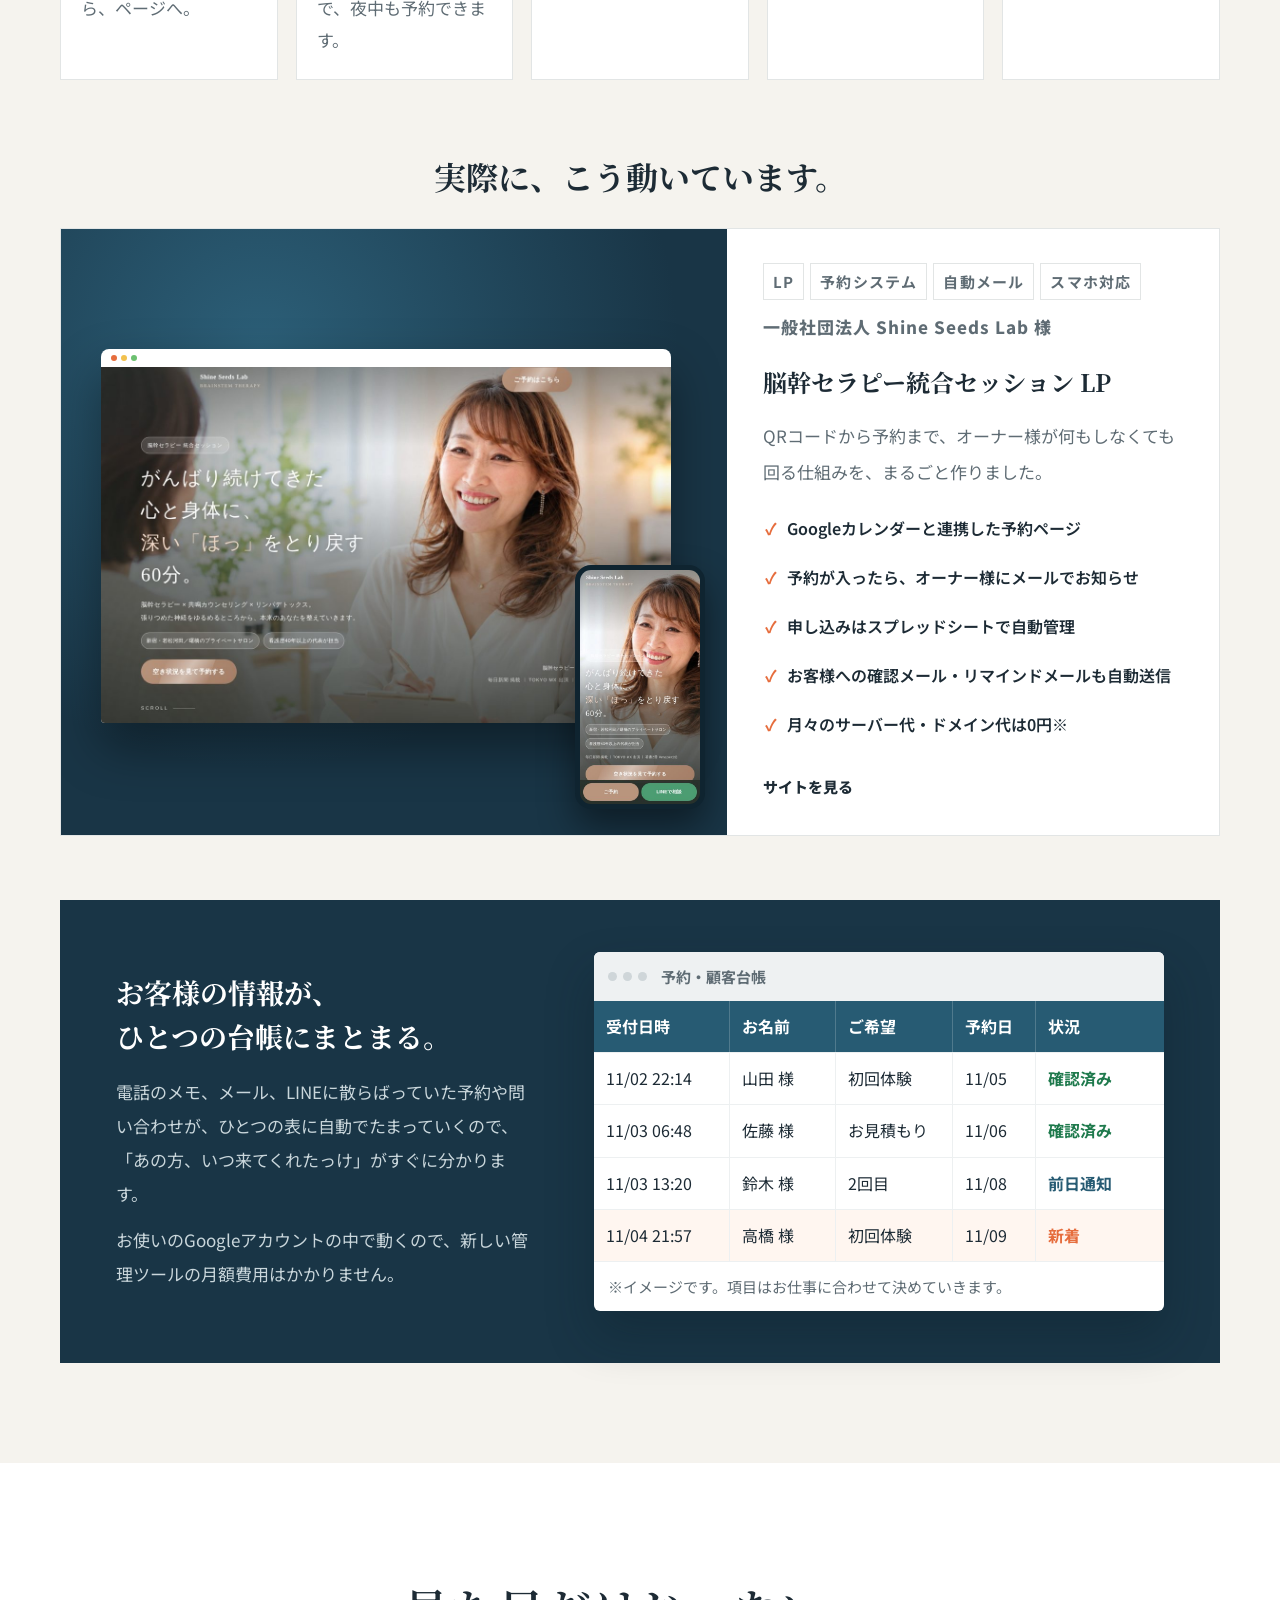
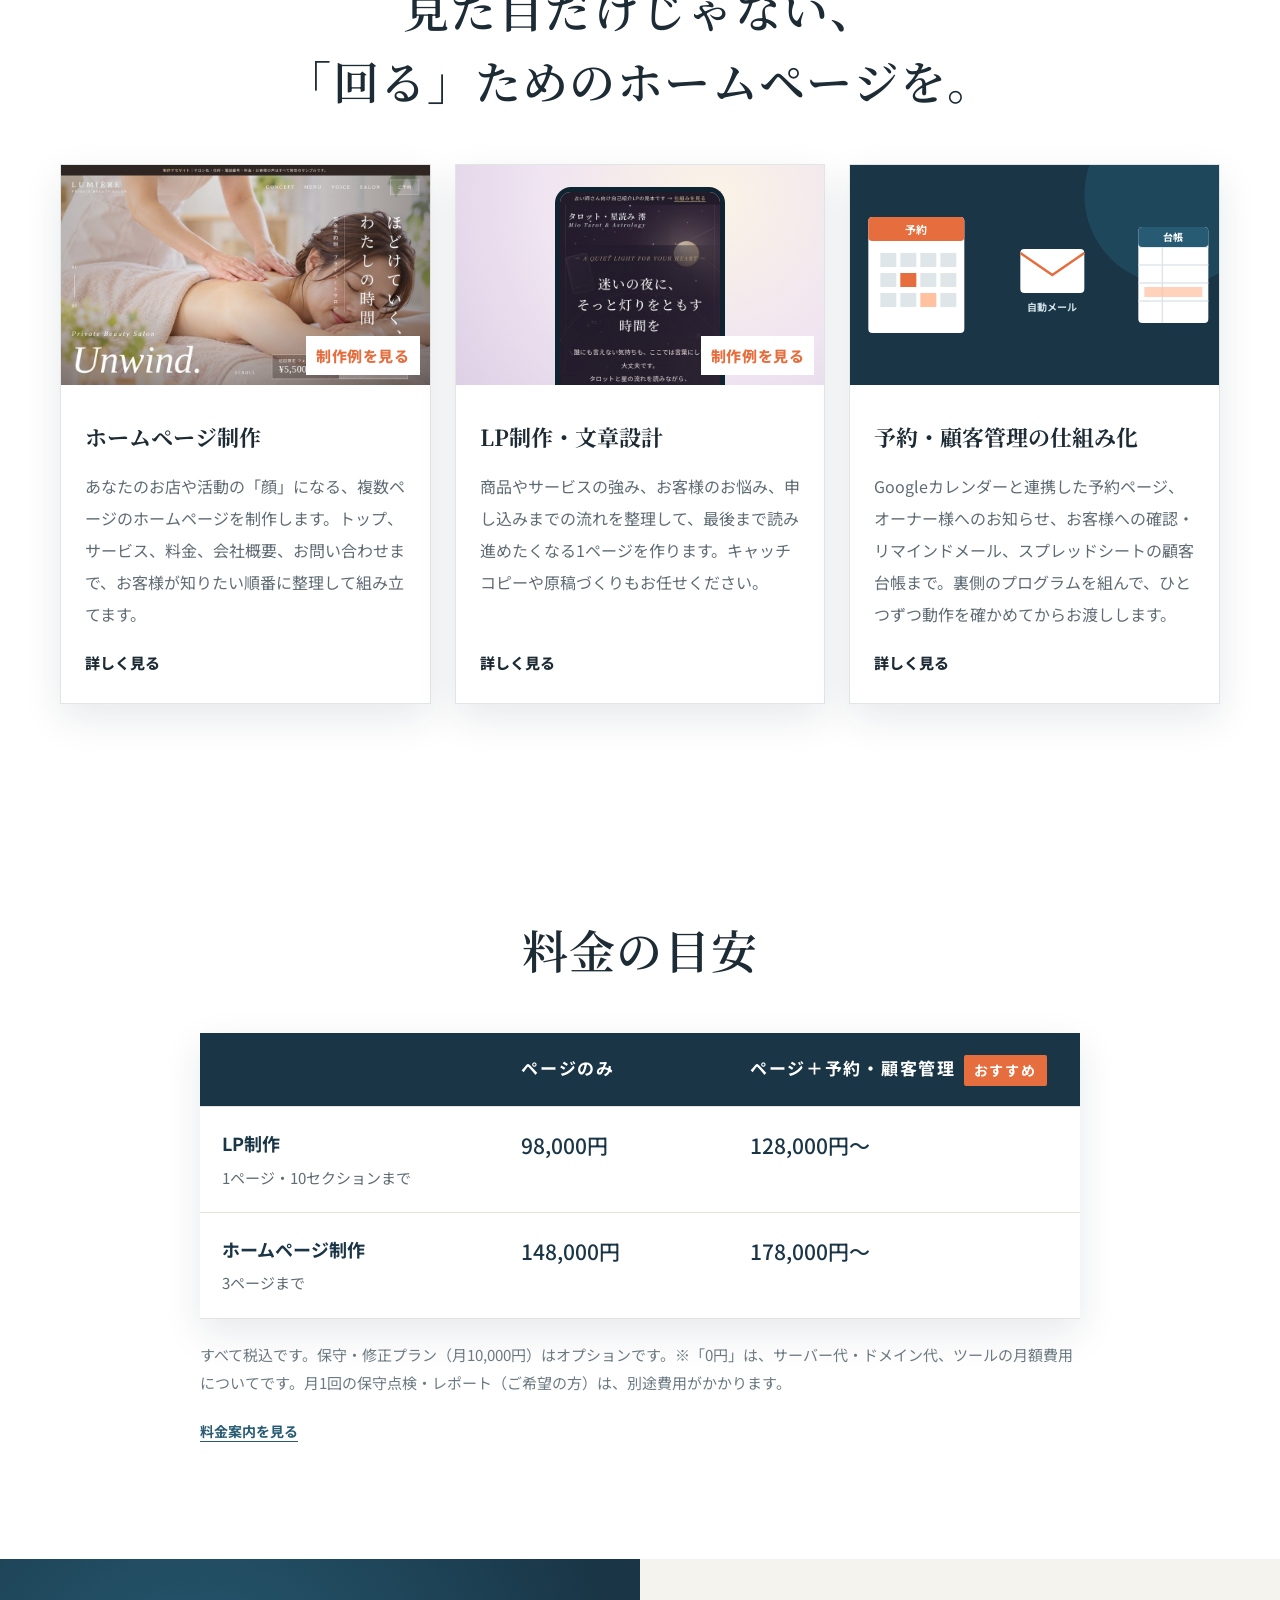
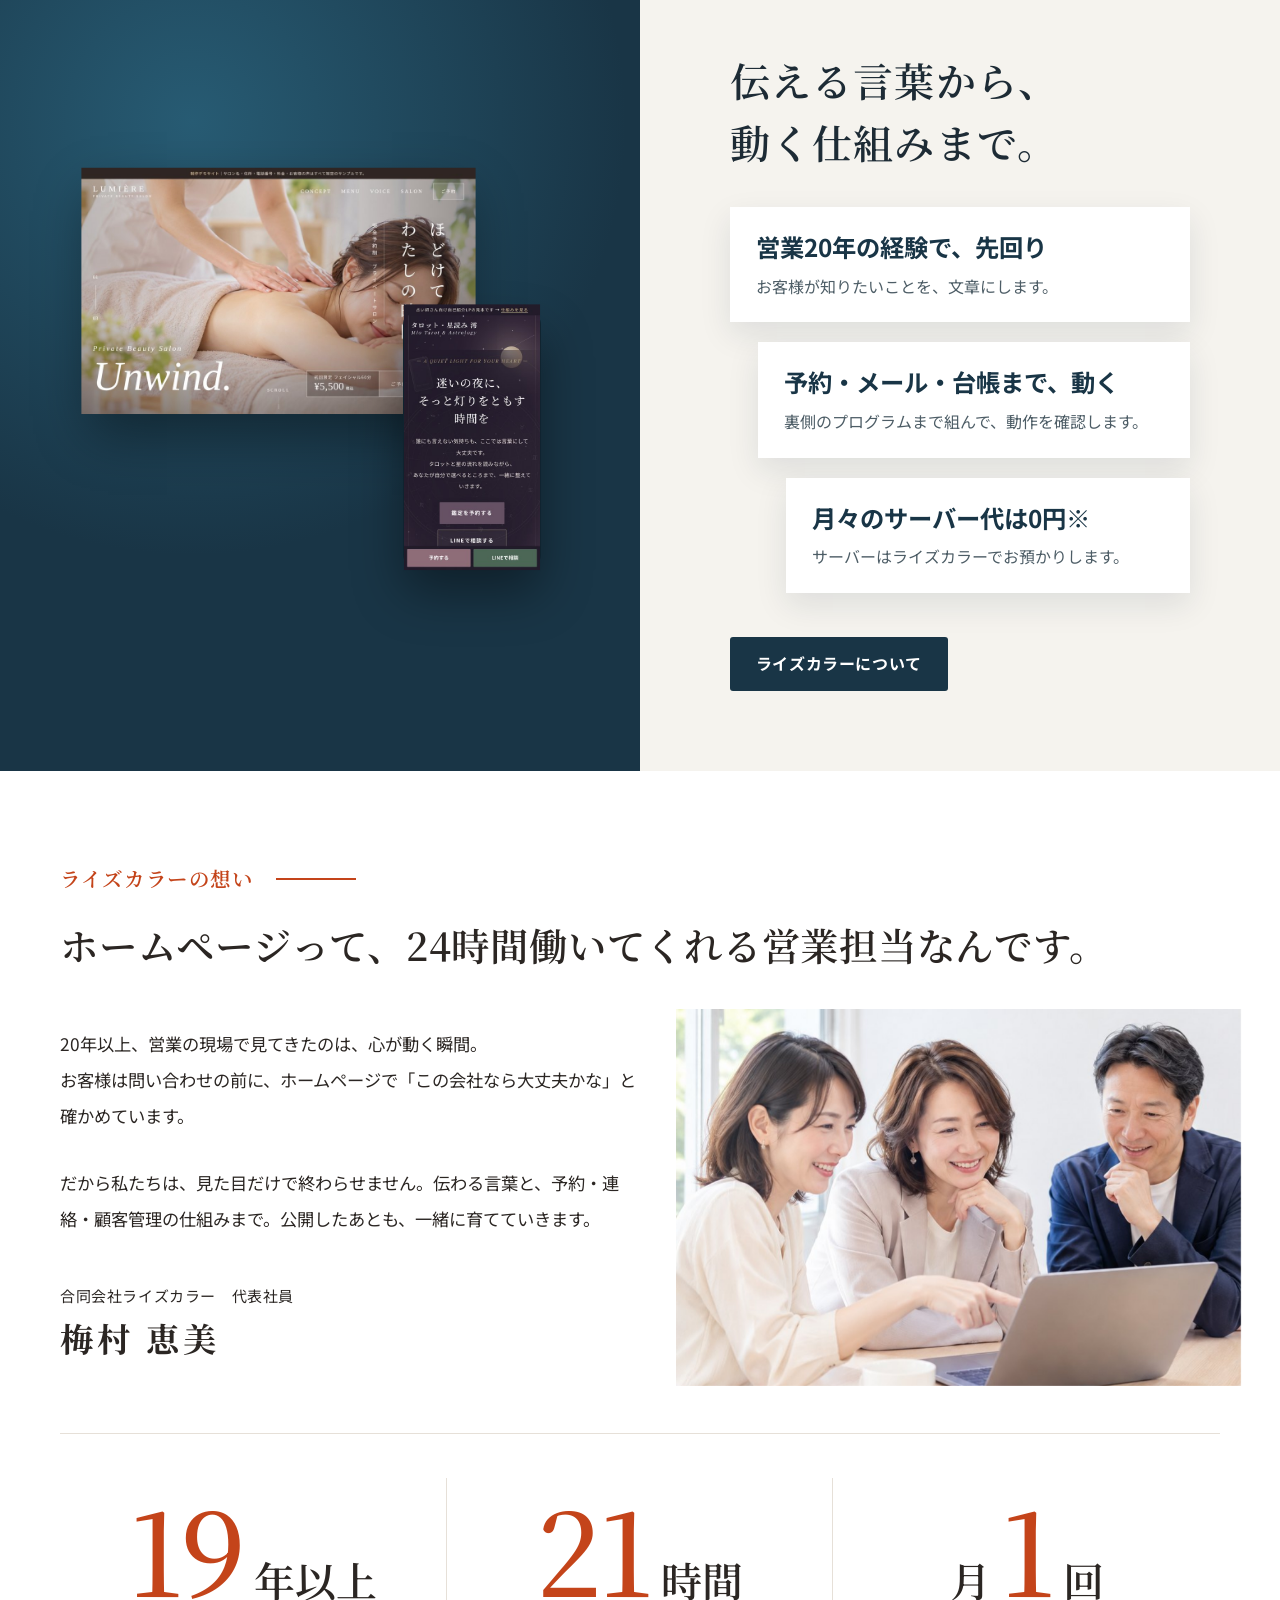
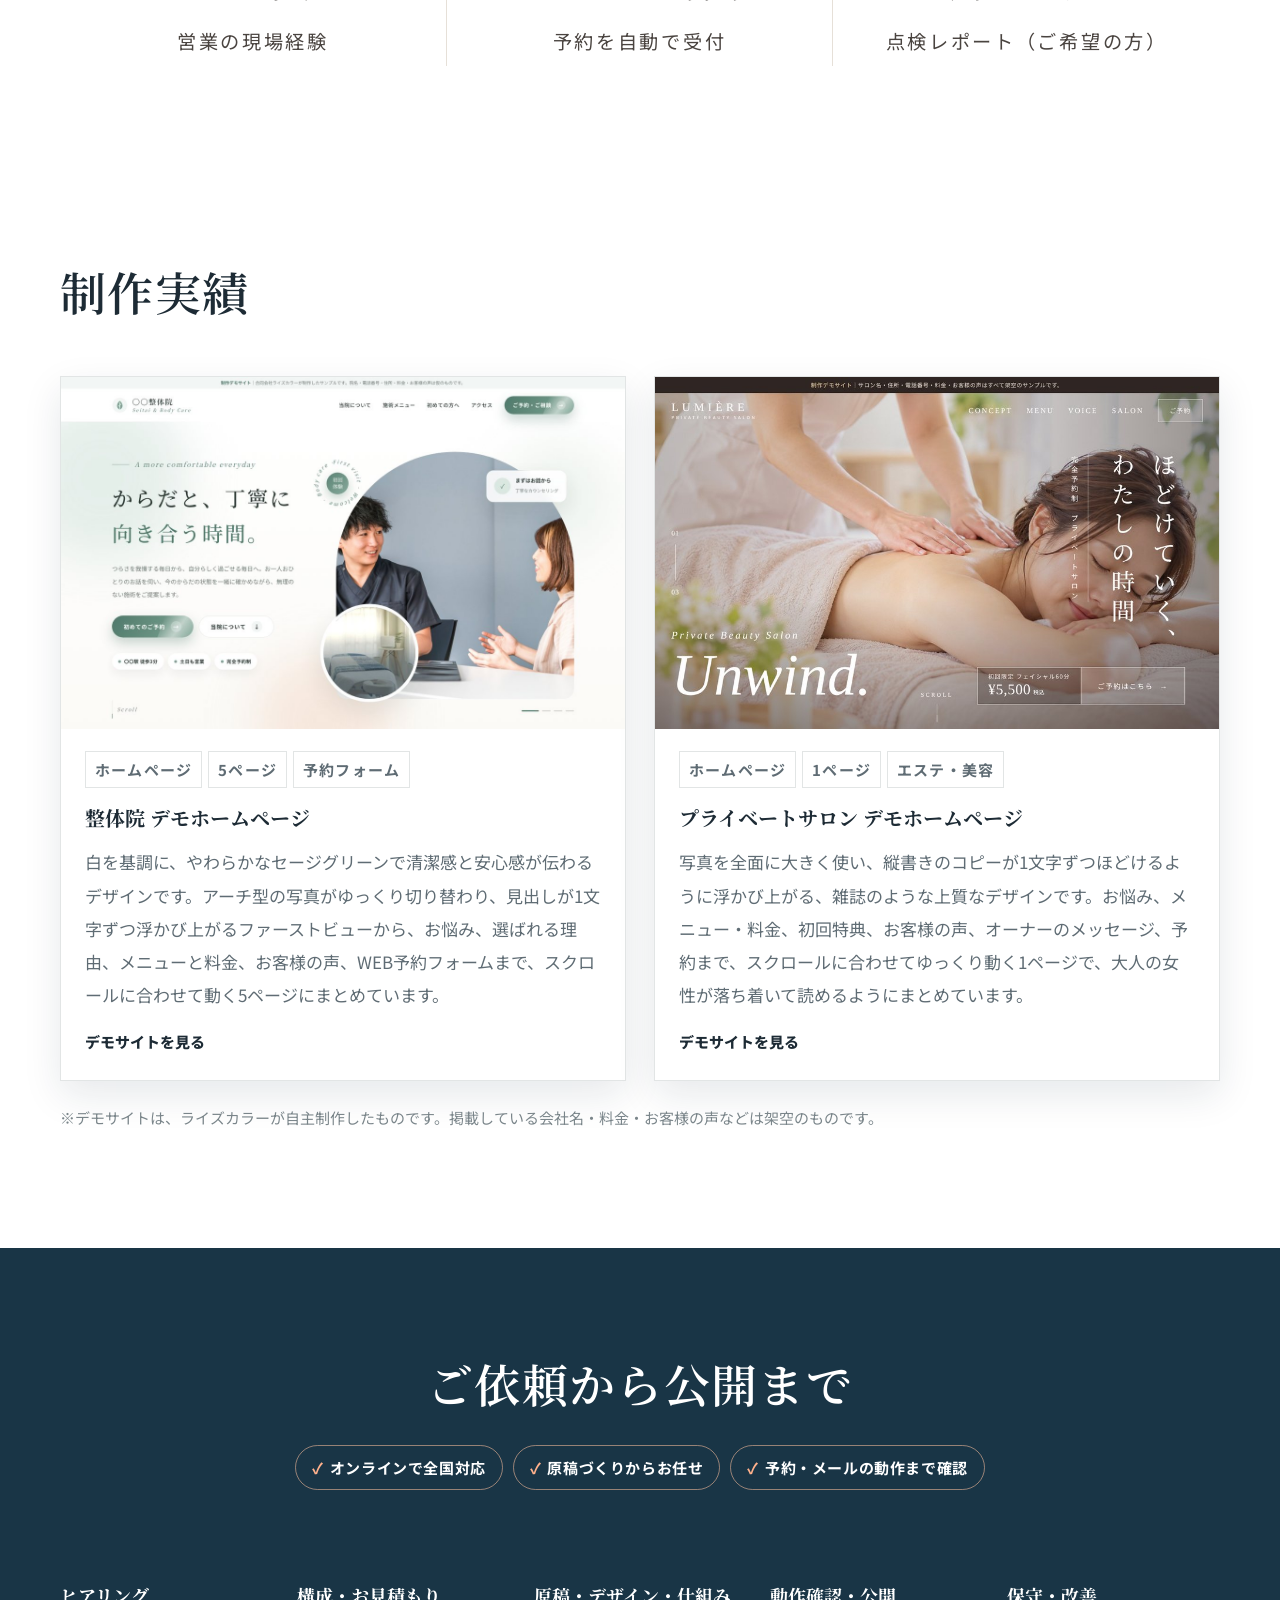
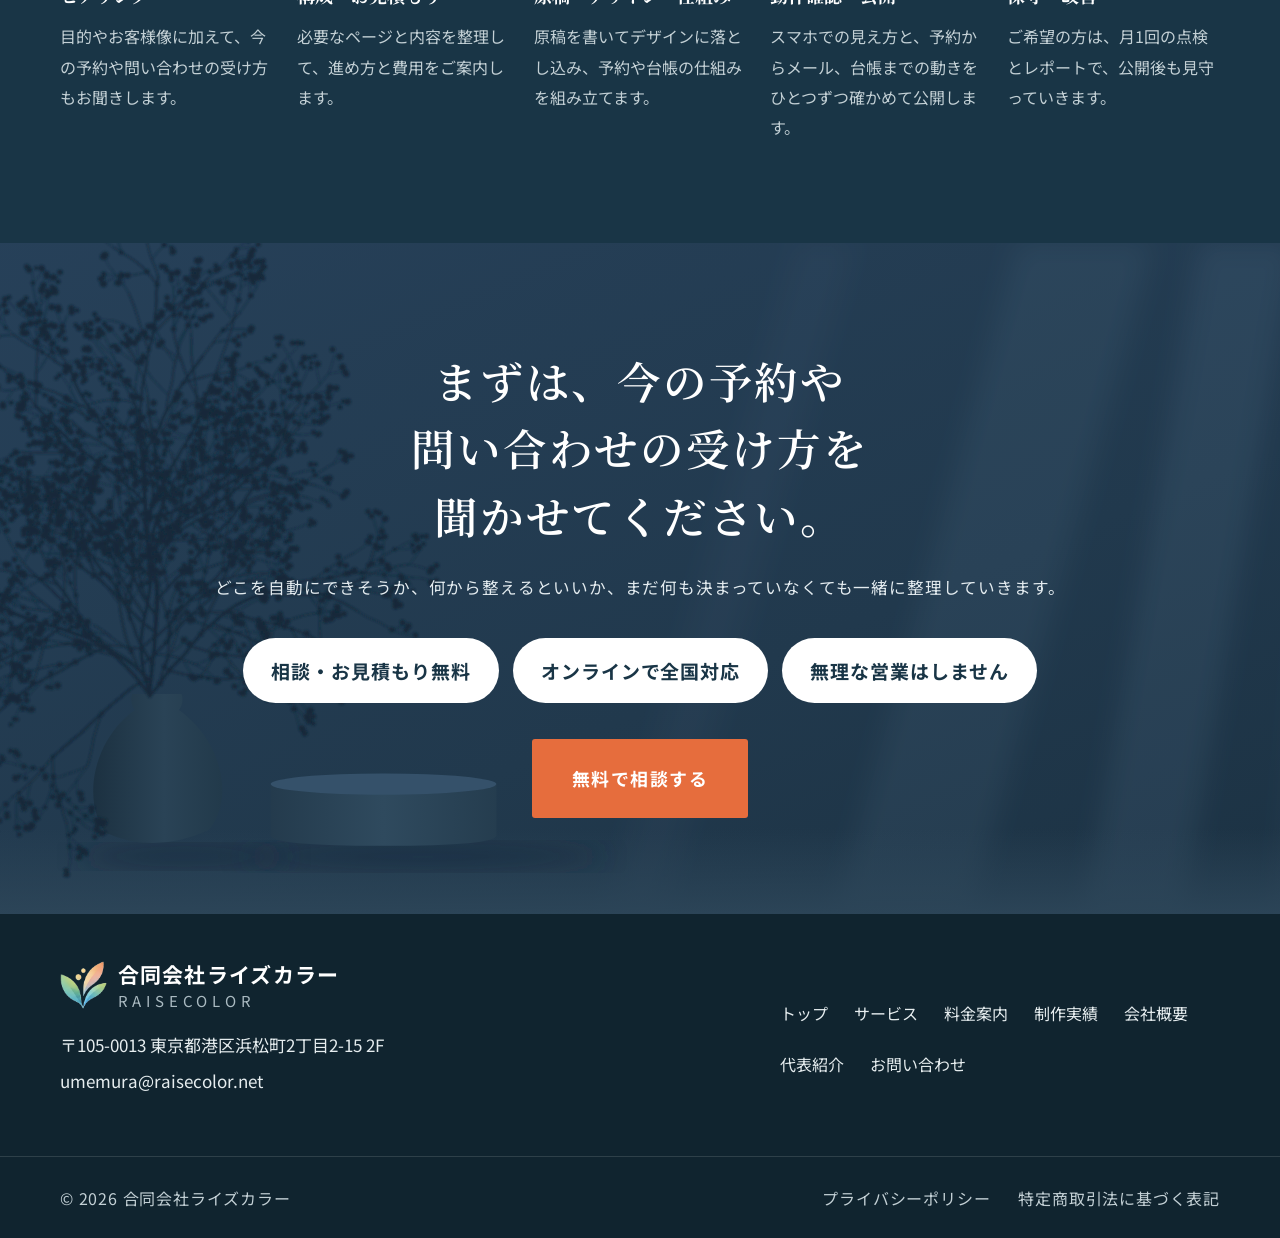
==== commit 40a6a5cf: "相談CTAに背景を追加、ボタンを大きく。フッターのリンクを整理(法務リンクは最下段へ) Co-Authored-By: Claude Sonnet 5.5 <noreply@anthropic.com" ====
--- a/index.html
+++ b/index.html
@@ -271,9 +271,9 @@
         <a class="brand brand-footer" href="index.html"><img class="brand-logo" src="logo-mark.png" alt="" width="46" height="47"><span class="brand-text"><strong>合同会社ライズカラー</strong><small>RAISECOLOR</small></span></a>
         <p style="margin-top:16px;font-size:12px;color:#bdcbd0;line-height:2">〒105-0013 東京都港区浜松町2丁目2-15 2F<br>umemura@raisecolor.net</p>
       </div>
-      <div class="footer-links"><a href="index.html">トップ</a><a href="services.html">サービス</a><a href="pricing.html">料金案内</a><a href="works.html">制作実績</a><a href="about.html">会社概要</a><a href="representative.html">代表紹介</a><a href="contact.html">お問い合わせ</a><a href="privacy.html">プライバシーポリシー</a><a href="tokushoho.html">特定商取引法に基づく表記</a></div>
+      <div class="footer-links"><a href="index.html">トップ</a><a href="services.html">サービス</a><a href="pricing.html">料金案内</a><a href="works.html">制作実績</a><a href="about.html">会社概要</a><a href="representative.html">代表紹介</a><a href="contact.html">お問い合わせ</a></div>
     </div>
-    <div class="footer-bottom"><div class="container">© <span id="year">2026</span> 合同会社ライズカラー</div></div>
+    <div class="footer-bottom"><div class="container footer-bottom-inner"><span>© <span id="year">2026</span> 合同会社ライズカラー</span><span class="footer-legal"><a href="privacy.html">プライバシーポリシー</a><a href="tokushoho.html">特定商取引法に基づく表記</a></span></div></div>
   </footer>
   <a class="floating-contact" href="contact.html"><span>✉</span>無料相談</a>
 <!-- Cloudflare Web Analytics --><script defer src='https://static.cloudflareinsights.com/beacon.min.js' data-cf-beacon='{"token": "66a2b055c38a48da9c19547b0177c091"}'></script><!-- End Cloudflare Web Analytics -->
--- a/clean.css
+++ b/clean.css
@@ -298,3 +298,26 @@
   .message-section .message-numbers b small{font-size:clamp(13px,3.8vw,20px)!important}
   .message-section .message-numbers>div>span{font-size:13px!important;letter-spacing:.04em;line-height:1.5}
 }
+
+/* ---- 相談CTA・フッター(2026-11-14 画像どおりに作り直し) ---- */
+.cta-band.cta-photo{background:#1f3649 url(cta-bg.svg) center/cover no-repeat!important;padding:104px 0 96px!important}
+.cta-band.cta-photo .cta-inner{gap:36px!important}
+.cta-band.cta-photo h2{font-size:clamp(30px,3.4vw,48px)!important;line-height:1.55!important;margin:0 0 22px!important;letter-spacing:.04em}
+.cta-band.cta-photo .cta-inner p{font-size:clamp(15px,1.3vw,19px)!important;margin:0 0 34px!important;color:#e3ebef!important;letter-spacing:.05em}
+.cta-band.cta-photo .cta-points{margin:0!important}
+.cta-band.cta-photo .button-primary{padding:22px 40px!important;font-size:clamp(17px,1.4vw,20px)!important;font-weight:700;letter-spacing:.08em;border-radius:3px}
+.site-footer{background:#10242f!important}
+.footer-main{padding:46px 0 40px!important;min-height:0!important;align-items:flex-start!important}
+.footer-main p{line-height:2.1!important;color:#e6edef!important;font-size:17px!important}
+.footer-main .brand-text strong{font-size:21px}
+.footer-links{max-width:440px!important;gap:20px 26px!important;margin-top:38px;font-size:17px!important;color:#e6edef!important;justify-content:flex-start}
+.footer-bottom{padding:26px 0 24px!important;font-size:16px!important;color:#c3d0d5!important}
+.footer-bottom-inner{display:flex;justify-content:space-between;align-items:center;gap:16px 28px;flex-wrap:wrap}
+.footer-legal{display:flex;gap:10px 28px;flex-wrap:wrap}
+.footer-legal a{color:#c3d0d5}.footer-legal a:hover{color:var(--peach2)}
+@media(max-width:860px){
+  .cta-band.cta-photo{padding:72px 0 68px!important}
+  .footer-links{margin-top:6px;font-size:16px!important;gap:14px 22px!important}
+  .footer-main p{font-size:15px!important}
+  .footer-bottom{font-size:14px!important;padding-bottom:84px!important}
+}
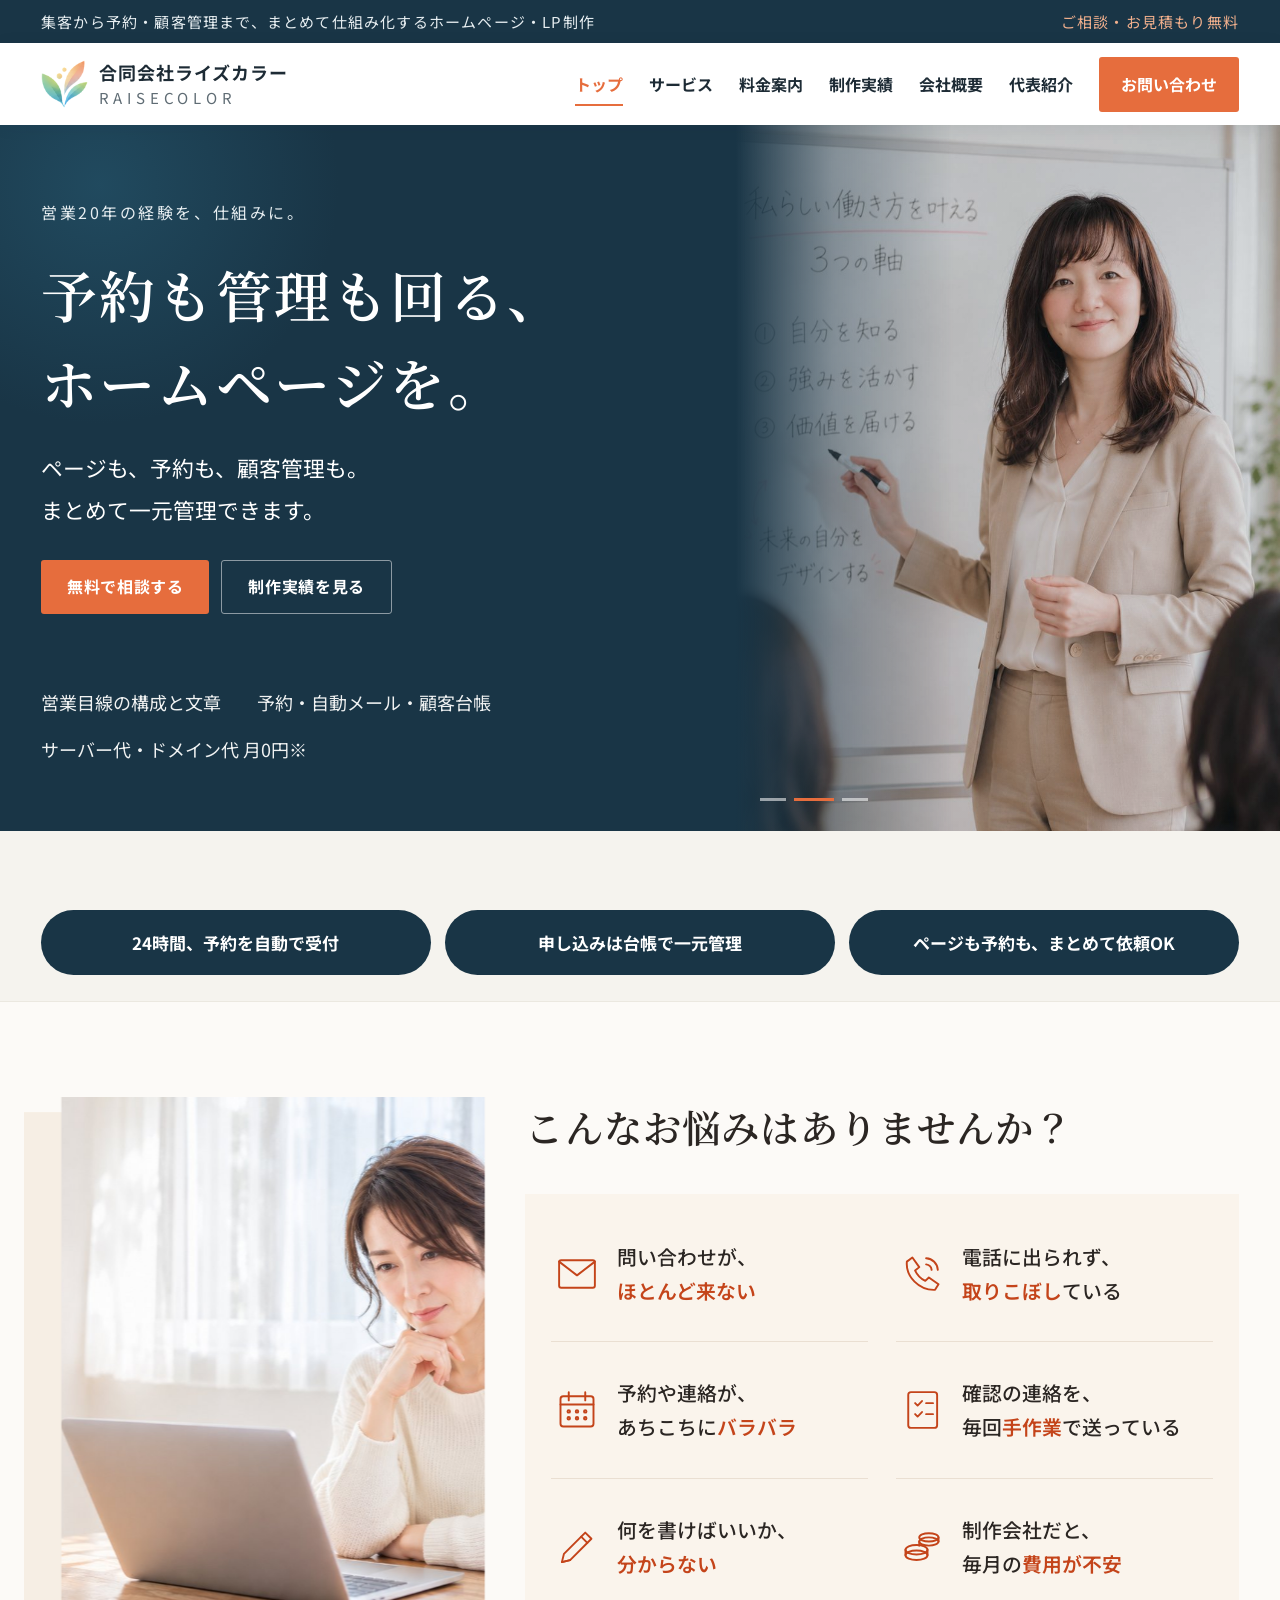
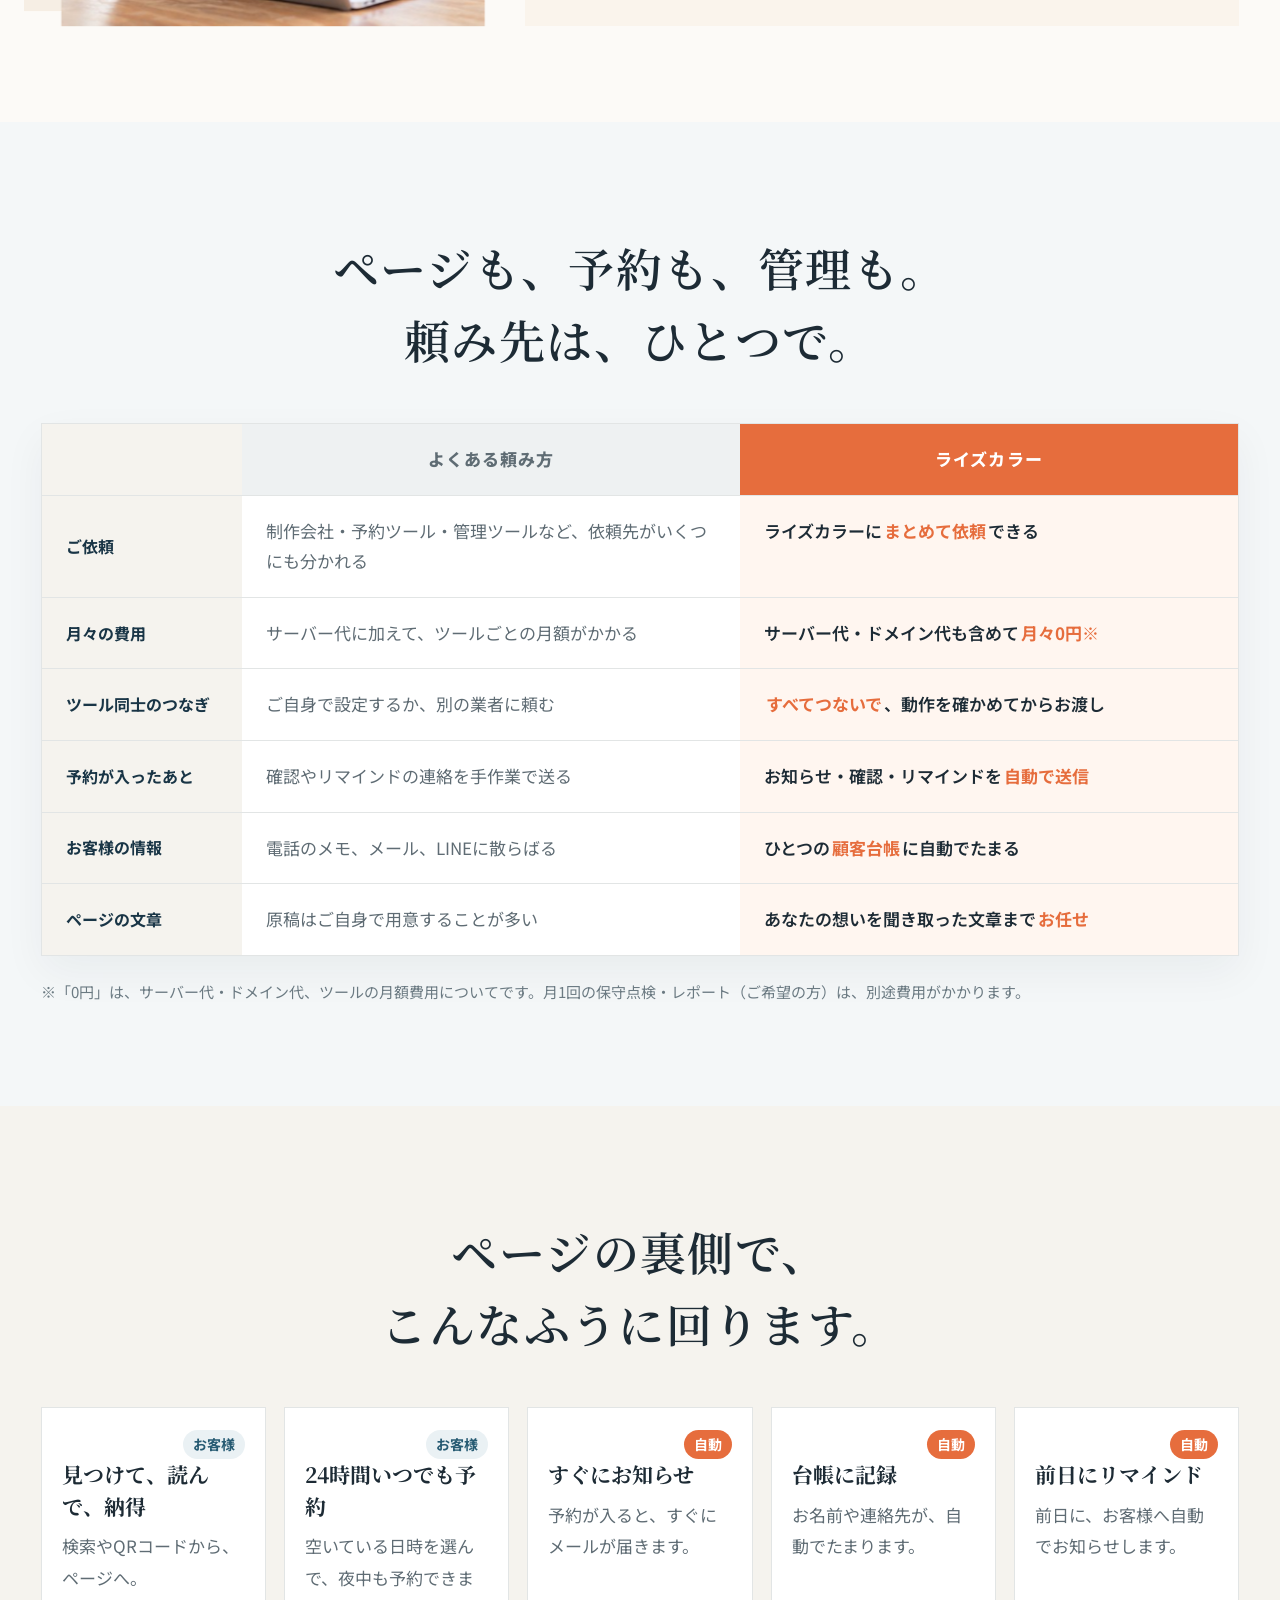
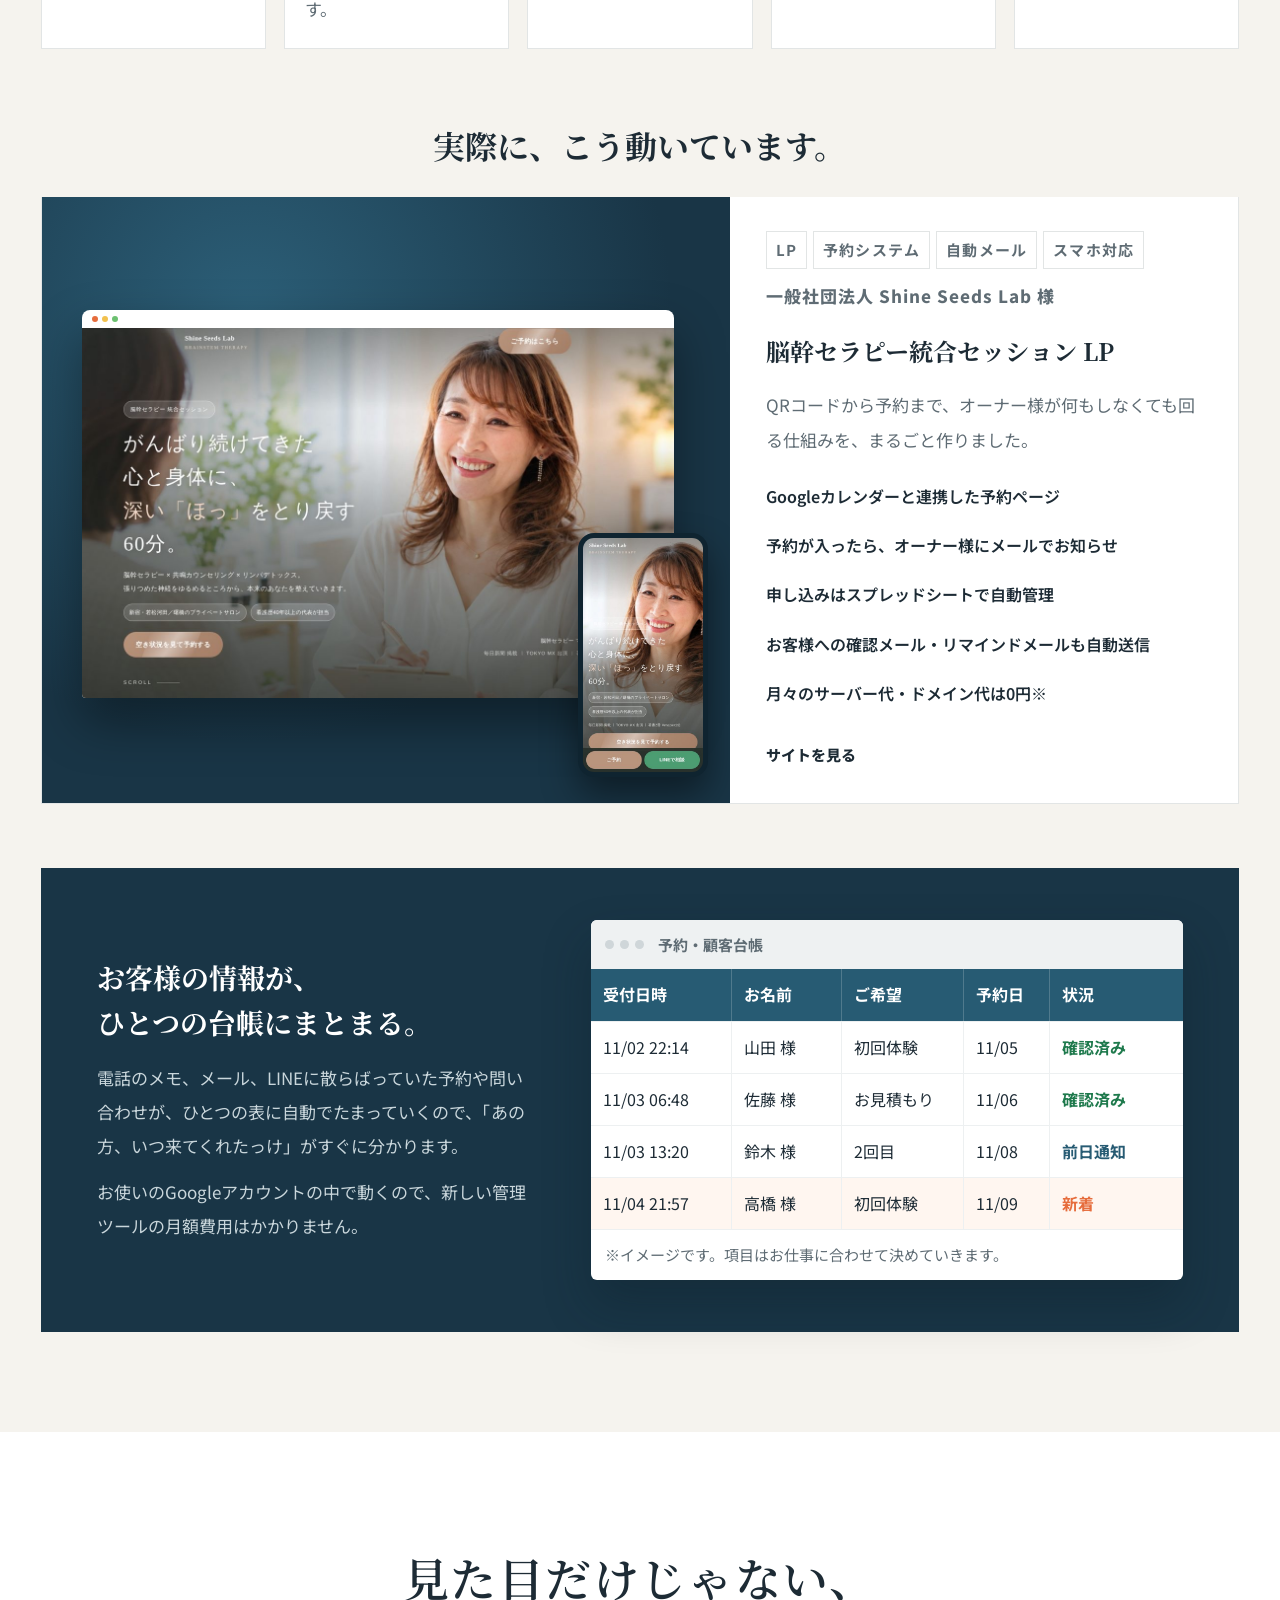
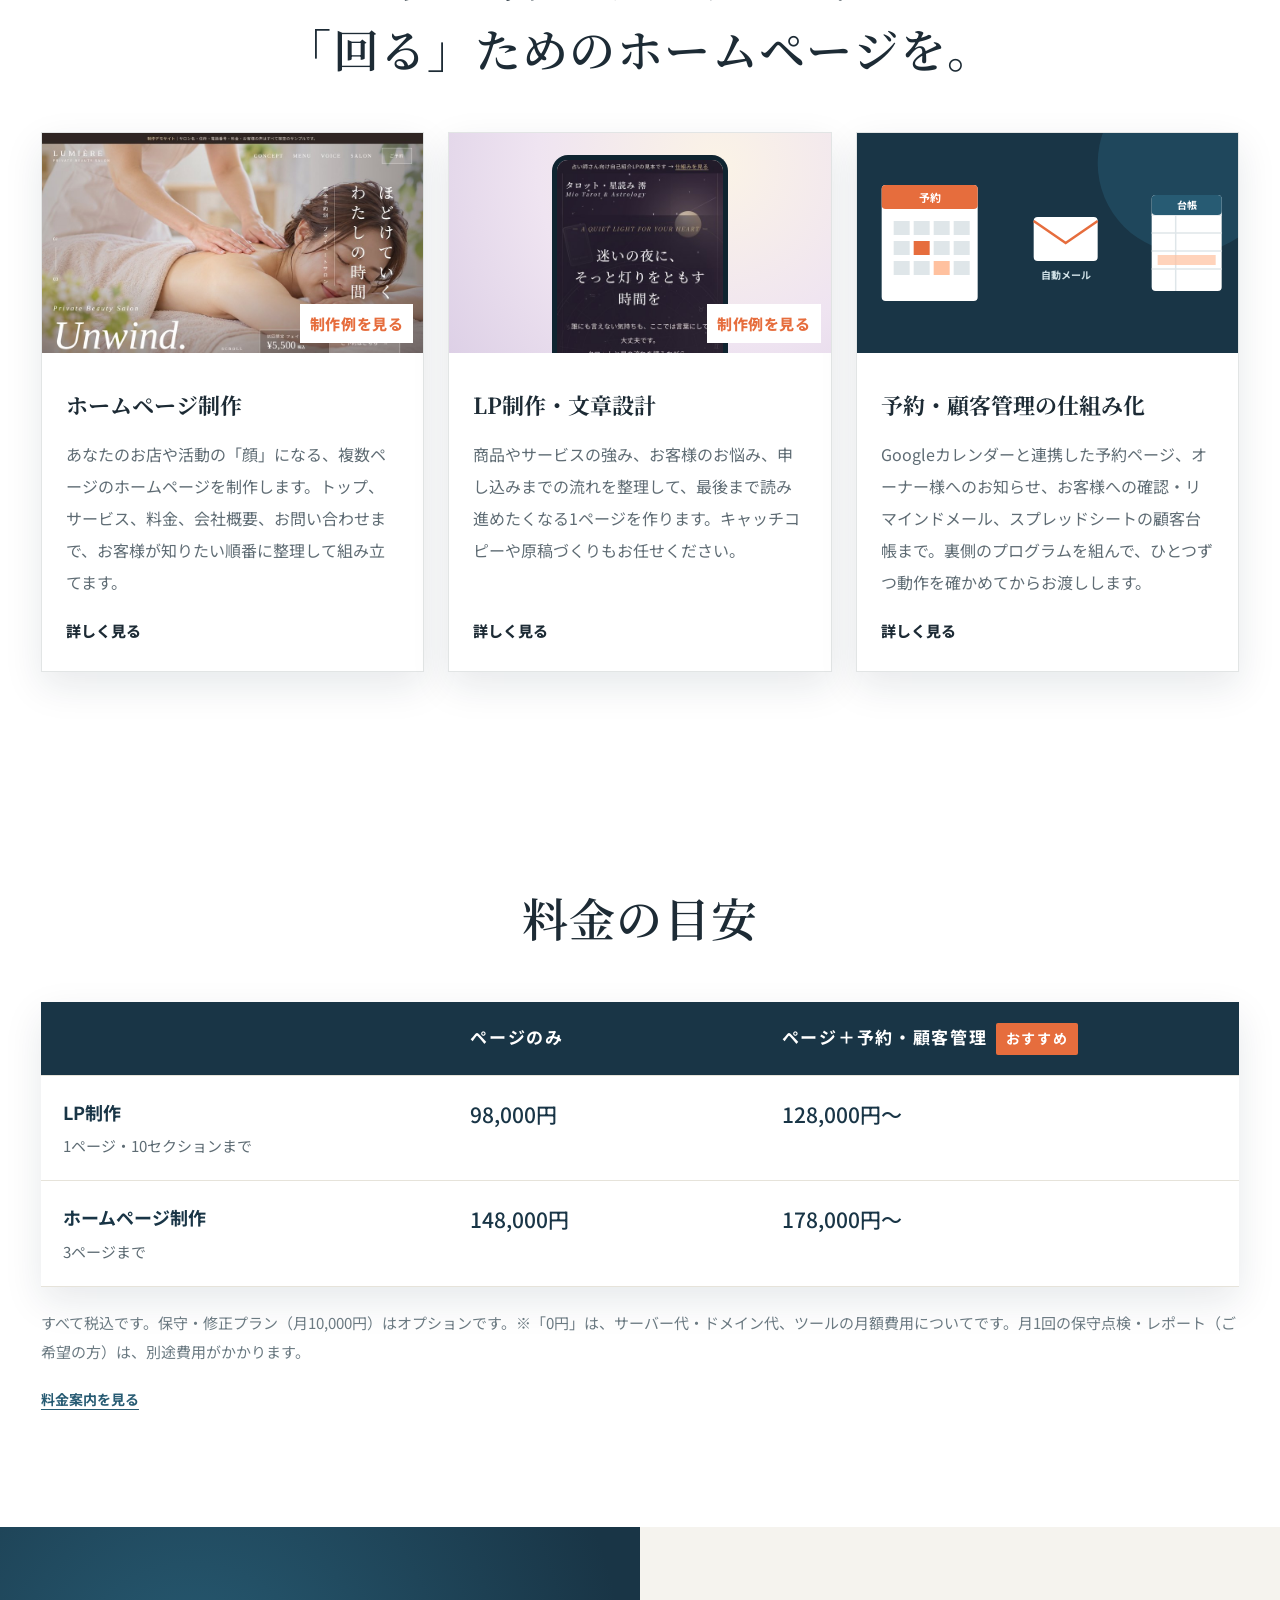
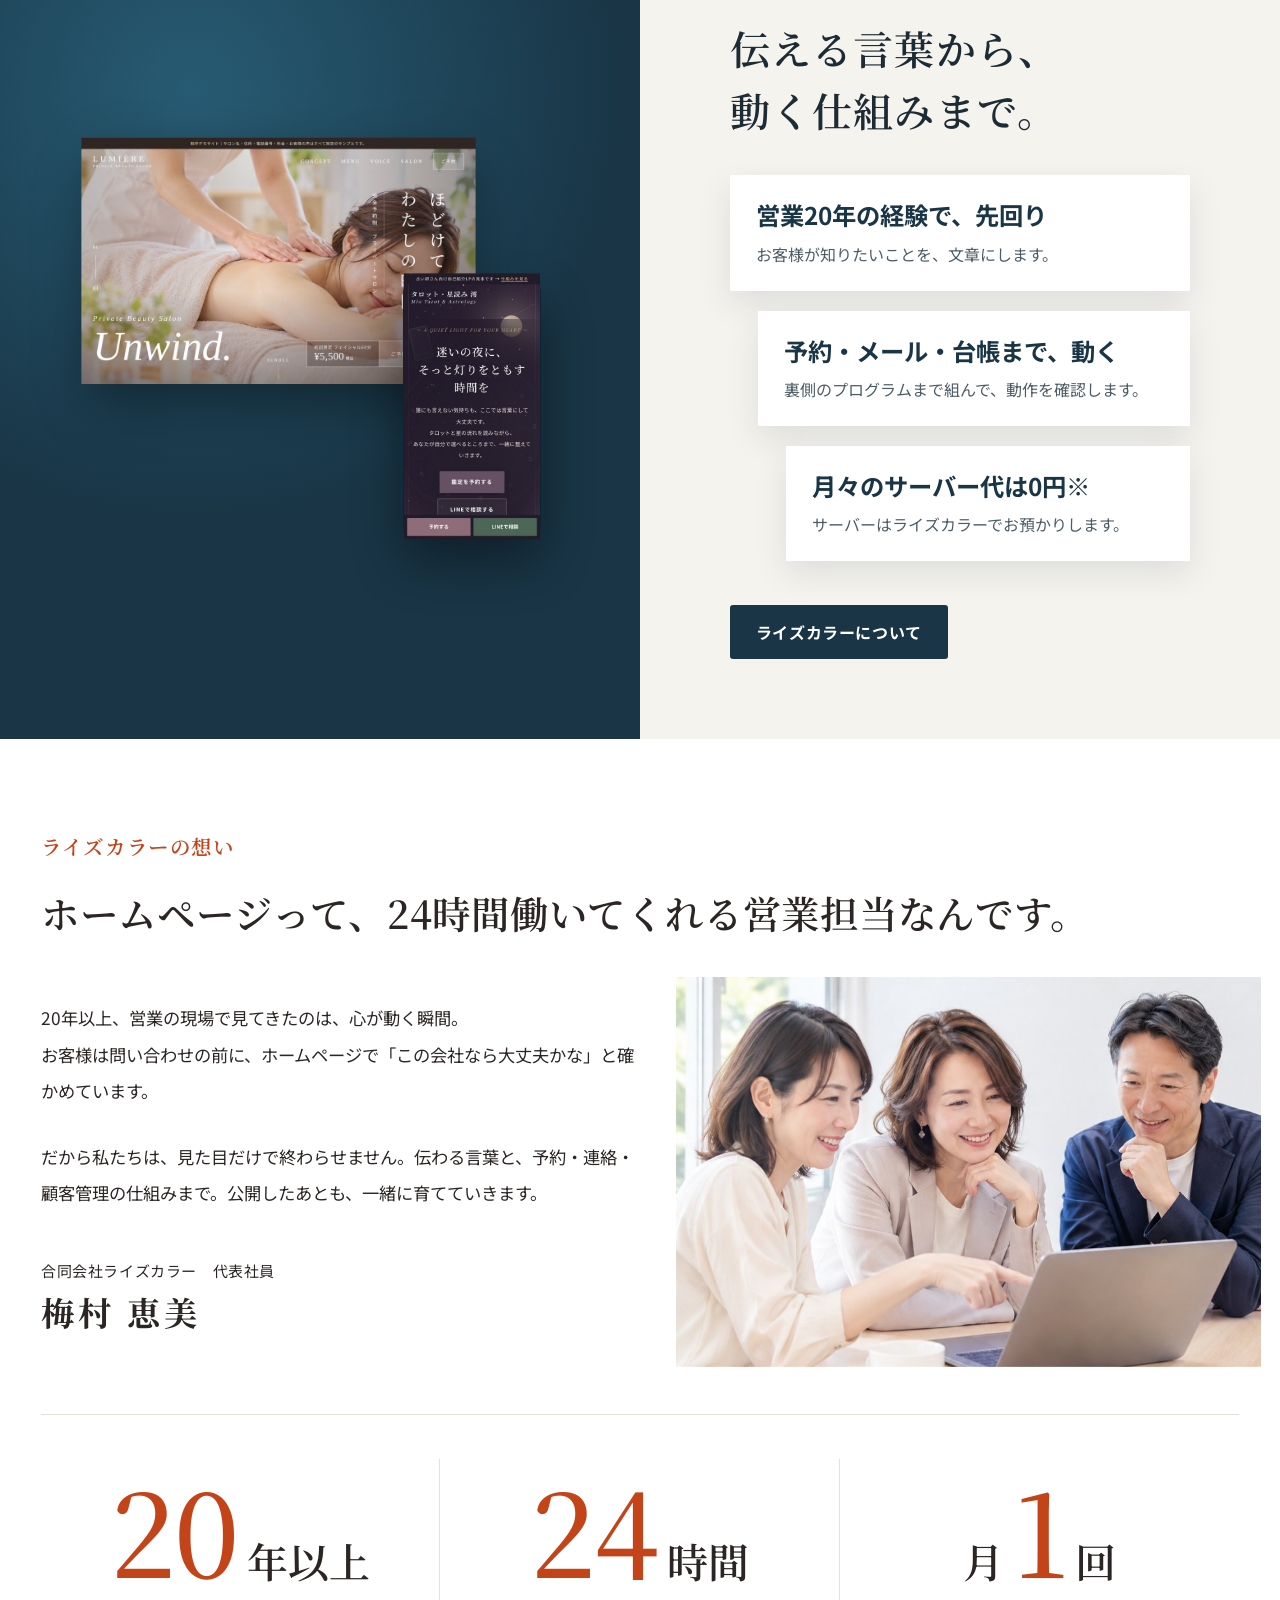
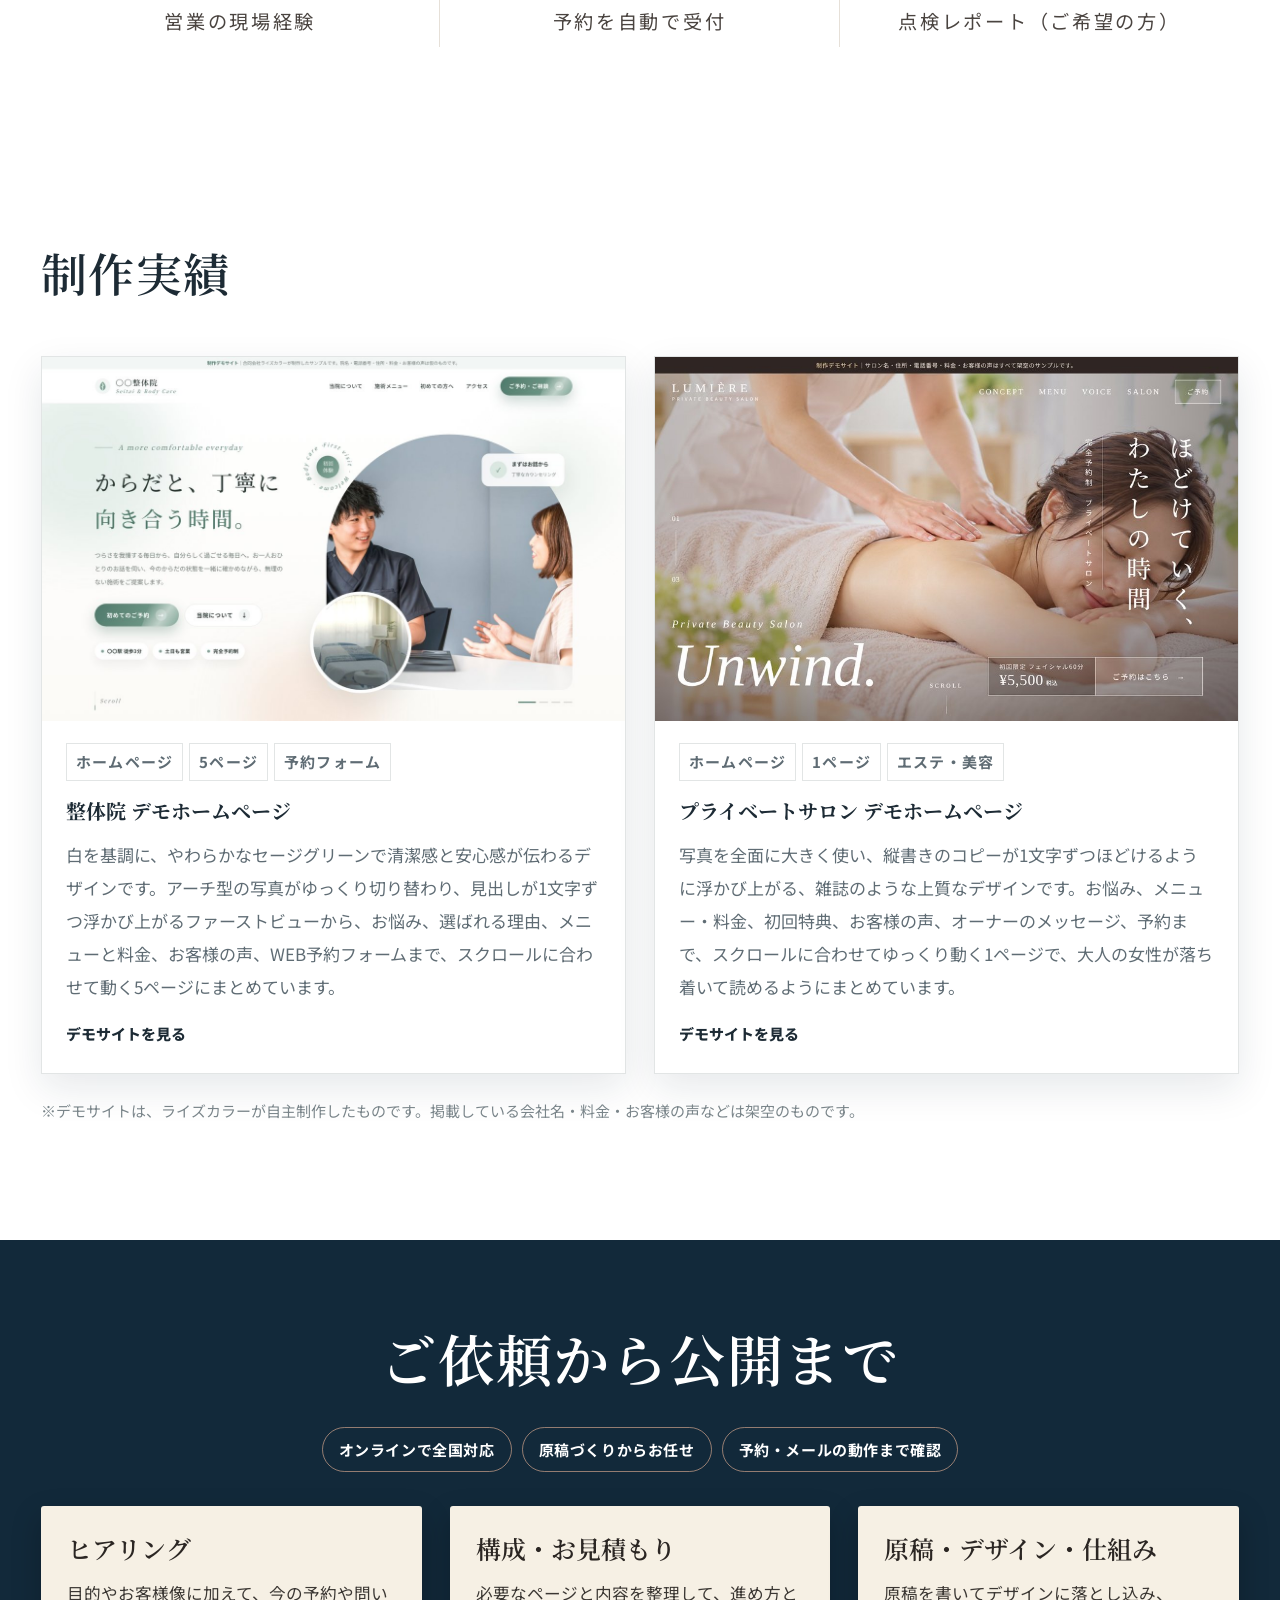
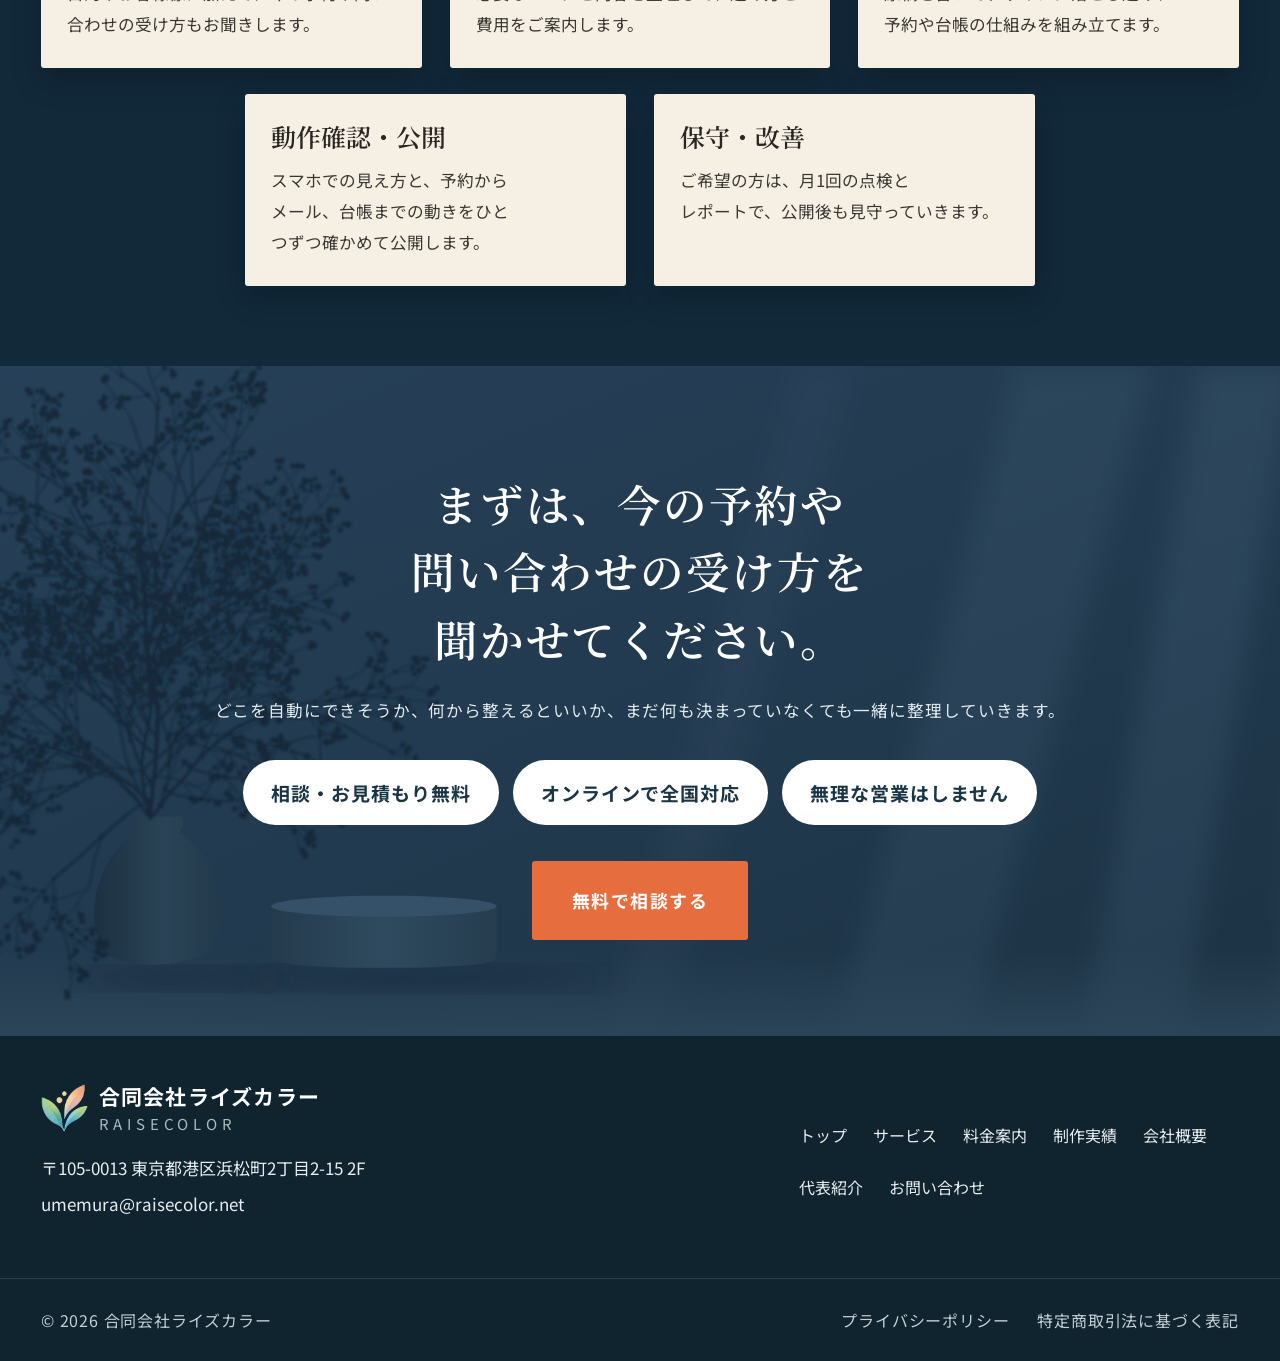
==== commit dbfc3d08: "赤い装飾の線とチェックマークを全ページから削除 Co-Authored-By: Claude Sonnet 5.5 <noreply@anthropic.com> Claude-Session: ht" ====
--- a/index.html
+++ b/index.html
@@ -77,9 +77,9 @@
     <section class="trust-strip">
       <div class="container trust-inner">
         <div class="trust-intro"><strong>作って終わりにしない、回る仕組みを。</strong></div>
-        <div class="trust-item"><span class="trust-icon">✓</span><span>24時間、予約を自動で受付</span></div>
-        <div class="trust-item"><span class="trust-icon">✓</span><span>申し込みは台帳で一元管理</span></div>
-        <div class="trust-item"><span class="trust-icon">✓</span><span>ページも予約も、まとめて依頼OK</span></div>
+        <div class="trust-item"><span>24時間、予約を自動で受付</span></div>
+        <div class="trust-item"><span>申し込みは台帳で一元管理</span></div>
+        <div class="trust-item"><span>ページも予約も、まとめて依頼OK</span></div>
       </div>
     </section>
 
--- a/style.css
+++ b/style.css
@@ -41,7 +41,7 @@
 .hero{position:relative;background:var(--navy);color:#fff;overflow:hidden}
 .hero-grid{display:grid;grid-template-columns:1.15fr .85fr;min-height:640px}
 .hero-grid>*{min-width:0}
-.hero-content{padding:72px 48px 64px max(24px,calc((100vw - 1160px)/2));align-self:center;position:relative;z-index:1}
+.hero-content{padding:72px 48px 64px var(--gutter);align-self:center;position:relative;z-index:1}
 .hero-photo{position:relative}
 .hero-photo img{position:absolute;inset:0;height:100%;object-position:center 18%}
 .hero-photo::before{content:"";position:absolute;inset:0;z-index:1;background:linear-gradient(90deg,var(--navy) 0%,rgba(25,53,70,.35) 22%,rgba(25,53,70,0) 45%)}
--- a/clean.css
+++ b/clean.css
@@ -227,7 +227,6 @@
 
 /* ---- お悩みセクション(2026-11-14 画像どおりに作り直し) ---- */
 .worry-section{background:#fcfaf7!important;padding:96px 0!important}
-.worry-section .container{max-width:1280px}
 .worry-section .worry-grid{grid-template-columns:minmax(0,.6fr) minmax(0,1fr)!important;gap:clamp(44px,4.4vw,72px)!important;align-items:center!important}
 .worry-section .worry-photo{margin:0 0 0 36px!important;position:relative;z-index:0}
 .worry-section .worry-photo img{aspect-ratio:4/5;width:100%;object-fit:cover;object-position:center 30%!important;box-shadow:-49px 0 0 -14px #f6eee4!important;display:block}
@@ -263,7 +262,6 @@
 
 /* ---- ライズカラーの想い(2026-11-14 画像どおりに作り直し) ---- */
 .message-section{background:#fff!important;padding:88px 0 80px!important}
-.message-section .container{max-width:1280px}
 .message-section .msg-eyebrow{display:flex;align-items:center;gap:22px;margin:0 0 18px;color:#c4441a;font-family:var(--serif);font-weight:600;font-size:clamp(18px,1.6vw,22px);letter-spacing:.08em}
 .message-section .msg-eyebrow::after{content:"";width:80px;height:1.5px;background:#c4441a}
 .message-section .msg-title{font-family:var(--serif);font-weight:600;font-size:clamp(26px,3vw,43px)!important;line-height:1.45;letter-spacing:.02em;margin:0 0 48px!important;color:#2b2623;white-space:nowrap}
@@ -321,3 +319,156 @@
   .footer-main p{font-size:15px!important}
   .footer-bottom{font-size:14px!important;padding-bottom:84px!important}
 }
+
+/* ---- サービスページ(2026-11-14 画像どおりに作り直し) ---- */
+.svc-gray{background:#f3f2f0!important;padding:72px 0!important}
+.svc-cards{display:grid;grid-template-columns:1fr 1fr;gap:32px}
+.svc-card{background:#fff;border:1px solid #e4e2de;padding:16px 16px 40px}
+.svc-card img{display:block;width:100%;height:auto}
+.svc-card h3{font-family:var(--serif);font-size:clamp(28px,3vw,40px);font-weight:700;color:#1d2b35;margin:30px 14px 14px;line-height:1.3}
+.svc-card>p{margin:0 14px 24px;font-size:17px;line-height:1.95;color:#4a5560}
+.svc-card ul{list-style:none;margin:0 14px;padding:0}
+.svc-card li{position:relative;padding:12px 0 12px 32px;font-size:clamp(17px,1.5vw,20px);font-weight:600;color:#1d2b35}
+.svc-card li::before{content:"";position:absolute;left:4px;top:50%;width:12px;height:12px;margin-top:-6px;background:var(--orange)}
+.sys-band{background:#172a4a;color:#fff;padding:72px 0 64px;text-align:center}
+.sys-band h2{font-family:var(--serif);font-size:clamp(30px,4vw,52px);font-weight:600;margin:0 0 20px;letter-spacing:.04em}
+.sys-lead{margin:0 auto 48px;font-size:clamp(15px,1.4vw,19px);color:#e3ebef;line-height:1.9}
+.sys-flow{display:flex;align-items:flex-start;justify-content:center;gap:clamp(12px,3vw,48px)}
+.sys-item{flex:0 1 240px;display:flex;flex-direction:column;align-items:center;gap:6px}
+.sys-ico{width:clamp(70px,8vw,110px);height:auto;margin-bottom:14px}
+.sys-item b{font-family:var(--serif);font-size:clamp(20px,2.2vw,30px);font-weight:600}
+.sys-item span{font-size:clamp(14px,1.3vw,18px);color:#d5dfe5}
+.sys-line{flex:0 0 clamp(36px,8vw,120px);height:1.5px;background:#fff;margin-top:clamp(36px,4vw,52px);opacity:.9}
+.sys-case{margin:44px 0 0!important;color:#d5dfe5;font-weight:500}
+.sys-case a{color:var(--peach)!important}
+@media(max-width:860px){
+  .svc-gray{padding:44px 0!important}
+  .svc-cards{grid-template-columns:1fr;gap:22px}
+  .svc-card{padding:12px 12px 32px}
+  .sys-band{padding:52px 0 48px}
+  .sys-lead{margin-bottom:36px;text-align:left}
+  .sys-item{flex:1 1 0}
+  .sys-item b{font-size:18px}
+  .sys-item span{font-size:12px;line-height:1.5}
+  .sys-line{flex-basis:18px;margin-top:34px}
+}
+@media(max-width:860px){.sys-band h2{font-size:25px;letter-spacing:.02em;margin-bottom:16px}}
+
+/* ---- 公開したあとも(2026-11-14 画像どおり) ---- */
+.svc-care{padding:72px 0 80px!important}
+.care-title{font-family:var(--serif);font-weight:600;font-size:clamp(28px,3.6vw,50px);text-align:center;color:#1d2b35;margin:0 0 56px;letter-spacing:.04em;position:relative;padding-bottom:30px}
+.care-title::after{content:"";position:absolute;left:50%;bottom:0;width:104px;height:2px;margin-left:-52px;background:var(--orange)}
+.care-card h3{display:flex;align-items:center;gap:16px;flex-wrap:wrap;font-size:clamp(24px,2.5vw,34px);margin:24px 14px 18px;padding-bottom:20px;position:relative}
+.care-card h3::after{content:"";position:absolute;left:0;bottom:0;width:50px;height:2px;background:var(--orange)}
+.care-ico{width:clamp(36px,3.4vw,48px);height:auto;flex:none}
+.care-card h3 small{font-family:var(--sans);font-size:clamp(14px,1.2vw,17px);font-weight:500;color:#5b6670;border-left:1.5px solid #cfd3d6;padding-left:16px;margin-left:4px;line-height:1.4}
+.care-card>p{font-size:17px}
+.care-card li{padding:10px 0 10px 32px;font-weight:500}
+@media(max-width:860px){.svc-care{padding:48px 0 56px!important}.care-title{margin-bottom:34px;font-size:24px;padding-bottom:22px}}
+.care-card h3{flex-wrap:nowrap!important;font-size:clamp(21px,2.1vw,30px)!important}
+.care-card h3 small{white-space:nowrap}
+@media(max-width:860px){.care-title{font-size:21px}.care-card h3{flex-wrap:wrap!important;font-size:24px!important}}
+
+/* ---- 強み・ご依頼から公開まで(2026-11-14 画像どおり+動き) ---- */
+.svc-strength{background:#f3f2f0!important;padding:72px 0 64px!important}
+.svc-strength .section-heading{margin-bottom:34px!important}
+.svc-strength .section-heading h2{font-size:clamp(34px,4.4vw,62px)!important;color:#1d2b35}
+.svc-strength .numbers{display:grid;grid-template-columns:repeat(3,1fr);background:#fff!important;border:0!important;padding:26px 0 22px;box-shadow:0 14px 40px rgba(29,43,53,.06)}
+.svc-strength .numbers>div{padding:6px 12px!important;border-right:1px solid #dcd9d4!important;text-align:center}
+.svc-strength .numbers>div:last-child{border-right:0!important}
+.svc-strength .numbers b{display:flex;justify-content:center;align-items:baseline;gap:10px;line-height:1.1;color:#1d2b35}
+.svc-strength .numbers b .cnt,.svc-strength .numbers b .zero-pop{font-family:var(--serif);font-weight:500;font-size:clamp(60px,8.4vw,118px)!important;color:#c4441a;letter-spacing:-.02em;display:inline-block}
+.svc-strength .numbers b small{font-family:var(--serif);font-weight:600;font-size:clamp(22px,3vw,44px)!important;margin:0;color:#1d2b35}
+.svc-strength .numbers>div>span{display:block;margin-top:10px;font-size:clamp(14px,1.45vw,21px)!important;color:#2b2623;letter-spacing:.06em}
+.zero-pop{transform:scale(.4);opacity:0;transition:transform .8s cubic-bezier(.3,1.7,.5,1) .5s,opacity .4s ease .5s}
+.zero-pop.in{transform:none;opacity:1}
+.svc-strength .zero-note{text-align:center;font-size:clamp(14px,1.3vw,18px)!important;line-height:1.9;margin:26px 0 0!important;color:#2b2623}
+.process-section{background:#12293a!important;padding:64px 0 80px!important}
+.process-section .section-heading{margin-bottom:34px!important}
+.process-section .section-heading h2{font-size:clamp(34px,4.4vw,62px)!important;color:#fff}
+.process-section .process-grid{display:grid;grid-template-columns:repeat(6,minmax(0,1fr));gap:26px 28px;margin-top:0}
+.process-section .process-step{grid-column:span 2;border:1.5px solid rgba(255,255,255,.85)!important;padding:22px 22px 26px!important;text-align:center;background:rgba(255,255,255,.02);transition:transform .4s ease,background .4s ease}
+.process-section .process-step:nth-child(4){grid-column:2/4}
+.process-section .process-step:nth-child(5){grid-column:4/6}
+.process-section .process-step:hover{transform:translateY(-6px);background:rgba(255,255,255,.07)}
+.process-section .process-step h3{font-size:clamp(22px,2.3vw,34px)!important;margin:0 0 12px!important;font-weight:600;color:#fff;line-height:1.35}
+.process-section .process-step p{font-size:clamp(15px,1.3vw,19px)!important;line-height:1.85;color:#e3ebef!important}
+/* 子要素の流れ込みをやめ、箱ごと順番に浮かび上がる。そのあと箱の枠が順にほんのり光る */
+.process-grid.pf .process-step>*{opacity:1!important;transform:none!important;transition:none!important}
+.process-grid.pf .process-step{opacity:0;transform:translateY(34px) scale(.96);transition:opacity .8s ease,transform .8s cubic-bezier(.2,.8,.2,1),background .4s ease;transition-delay:calc(var(--i)*.2s)}
+.process-grid.pf-in .process-step{opacity:1;transform:none}
+.process-grid.pf-in .process-step:hover{transform:translateY(-6px);transition-delay:0s}
+@keyframes stepGlow{0%,16%,100%{box-shadow:0 0 0 rgba(230,109,61,0);border-color:rgba(255,255,255,.85)}6%{box-shadow:0 0 28px rgba(230,109,61,.5);border-color:#f0a684}}
+.process-grid.pf-in .process-step{animation:none;animation-delay:calc(var(--i)*1.4s + 2.5s)}
+/* サービスページのあちこちの動き */
+.svc-card{transition:opacity .9s ease,transform .5s cubic-bezier(.2,.8,.2,1),box-shadow .5s ease}
+.svc-card.in:hover{transform:translateY(-8px);box-shadow:0 26px 50px rgba(29,43,53,.14);transition-delay:0s}
+.svc-card li{transition:opacity .6s ease,transform .6s cubic-bezier(.2,.8,.2,1)}
+.svc-card.rv:not(.in) li{opacity:0;transform:translateX(-18px)}
+.svc-card.in li:nth-child(1){transition-delay:.35s}.svc-card.in li:nth-child(2){transition-delay:.5s}.svc-card.in li:nth-child(3){transition-delay:.65s}.svc-card.in li:nth-child(4){transition-delay:.8s}.svc-card.in li:nth-child(5){transition-delay:.95s}
+.care-title::after{transform:scaleX(0);transition:transform .8s ease .5s}
+.care-title.in::after{transform:none}
+.sys-line{transform:scaleX(0);transform-origin:left;transition:transform .9s ease .6s}
+.sys-flow.in .sys-line{transform:none}
+.sys-flow.in .sys-line:nth-of-type(2){transition-delay:1.3s}
+@keyframes sysFloat{0%,100%{transform:translateY(0)}50%{transform:translateY(-8px)}}
+.sys-flow.in .sys-ico{animation:sysFloat 4.2s ease-in-out infinite}
+.sys-flow.in .sys-item:nth-of-type(2) .sys-ico{animation-delay:.7s}
+.sys-flow.in .sys-item:nth-of-type(3) .sys-ico{animation-delay:1.4s}
+@media(max-width:860px){
+  .svc-strength{padding:48px 0 44px!important}
+  .svc-strength .numbers{padding:18px 0 16px}
+  .svc-strength .numbers b{gap:3px}
+  .svc-strength .numbers b .cnt,.svc-strength .numbers b .zero-pop{font-size:clamp(38px,11vw,58px)!important}
+  .svc-strength .numbers b small{font-size:clamp(13px,3.6vw,20px)!important}
+  .svc-strength .numbers>div>span{font-size:12px!important;letter-spacing:.02em;line-height:1.5}
+  .process-section{padding:48px 0 56px!important}
+  .process-section .process-grid{grid-template-columns:1fr;gap:16px}
+  .process-section .process-step,.process-section .process-step:nth-child(4),.process-section .process-step:nth-child(5){grid-column:auto}
+}
+
+.process-section .process-step h3{font-size:clamp(20px,1.95vw,28px)!important;white-space:nowrap}
+.process-section .process-step p{text-wrap:pretty;word-break:auto-phrase}
+@media(max-width:860px){.svc-strength .numbers>div{border-bottom:0!important}.process-section .process-step h3{font-size:22px!important}}
+
+/* ---- 各ページ下の相談帯:大きな薄暗い写真の背景(2026-11-14 画像どおり) ---- */
+.cta-band:not(.cta-photo){position:relative;overflow:hidden;isolation:isolate;background:#1a2229!important;padding:96px 0!important;min-height:clamp(380px,40vw,580px);display:flex;align-items:center}
+.cta-band:not(.cta-photo)>.container{margin-left:auto;margin-right:auto}
+.cta-band:not(.cta-photo)::before{content:"";position:absolute;inset:-6px;background:url(cta-room.jpg) center 72%/cover no-repeat;filter:grayscale(.75) brightness(.5) contrast(1.08);z-index:-2;animation:ctaDrift 26s ease-in-out infinite alternate}
+.cta-band:not(.cta-photo)::after{content:"";position:absolute;inset:0;background:linear-gradient(90deg,rgba(10,22,30,.5) 0%,rgba(10,22,30,.28) 60%,rgba(10,22,30,.12) 100%);z-index:-1}
+.cta-band:not(.cta-photo) h2,.cta-band:not(.cta-photo) p{text-shadow:0 2px 14px rgba(0,0,0,.45)}
+.cta-band:not(.cta-photo) h2{font-size:clamp(26px,3vw,42px)!important}
+@keyframes ctaDrift{from{transform:scale(1)}to{transform:scale(1.06)}}
+@media(max-width:860px){.cta-band:not(.cta-photo){padding:72px 0!important;min-height:420px}}
+
+/* ---- ご依頼から公開まで:クリーム色のカード(2026-11-14 画像どおり) ---- */
+.process-section .process-step{background:#f6f0e4!important;border:0!important;border-radius:3px;text-align:left!important;padding:26px 26px 28px!important;box-shadow:0 12px 30px rgba(0,0,0,.22);animation:none!important}
+.process-section .process-step:hover{background:#fbf6ec!important}
+.process-section .process-step h3{color:#2b2623!important;font-size:clamp(20px,1.95vw,28px)!important;margin:0 0 12px!important;position:relative;padding-top:16px}
+.process-section .process-step h3::before{content:"";position:absolute;left:0;top:0;width:56px;height:2px;background:var(--orange);transform-origin:left;transform:scaleX(0);transition:transform .7s ease .5s}
+.process-grid.pf-in .process-step h3::before{transform:none}
+.process-section .process-step p{color:#3b3733!important;font-size:clamp(15px,1.3vw,19px)!important}
+
+/* ---- 画面いっぱいに使う(2026-11-14):左右の余白を小さく、大きい画面では全体を少し拡大 ---- */
+:root{--gutter:clamp(20px,3.2vw,96px)}
+.container{width:calc(100% - var(--gutter)*2)!important;max-width:1900px!important;margin-inline:auto!important}
+@media(max-width:860px){:root{--gutter:16px}}
+@media(min-width:1700px){body{zoom:1.15}}
+@media(min-width:1950px){body{zoom:1.3}}
+@media(min-width:2300px){body{zoom:1.5}}
+.compare-table{max-width:none!important}
+.faq{max-width:1300px!important}
+.glance-wrap{max-width:1300px!important}
+
+/* ---- 赤い装飾の線・チェックマークを全て削除(2026-11-14) ---- */
+.process-section .process-step h3::before,.care-title::after,.care-card h3::after,.msg-eyebrow::after,.worry-section .worry-copy h2::after,
+.worry-section .worry-photo::before,.worry-section .worry-photo::after,.eyebrow span,.profile-photo::after,.message-photo::before{content:none!important;display:none!important}
+.process-section .process-step h3{padding-top:0!important}
+.care-title{padding-bottom:0!important}
+.care-card h3{padding-bottom:0!important}
+.worry-section .worry-text{border-left:0!important;padding-left:0!important}
+.hero-catch,.hero-photo figcaption,.worry-answer,.cmp-us{border-left:0!important}
+.price-box.featured,.price-box.system,.svc-box.wide,.work-feature{border-top:0!important}
+.flow-badges span::before,.price-box li::before,.work-points li::before{content:none!important;display:none!important}
+.price-box li,.work-points li{padding-left:0!important}
+.trust-icon{display:none!important}
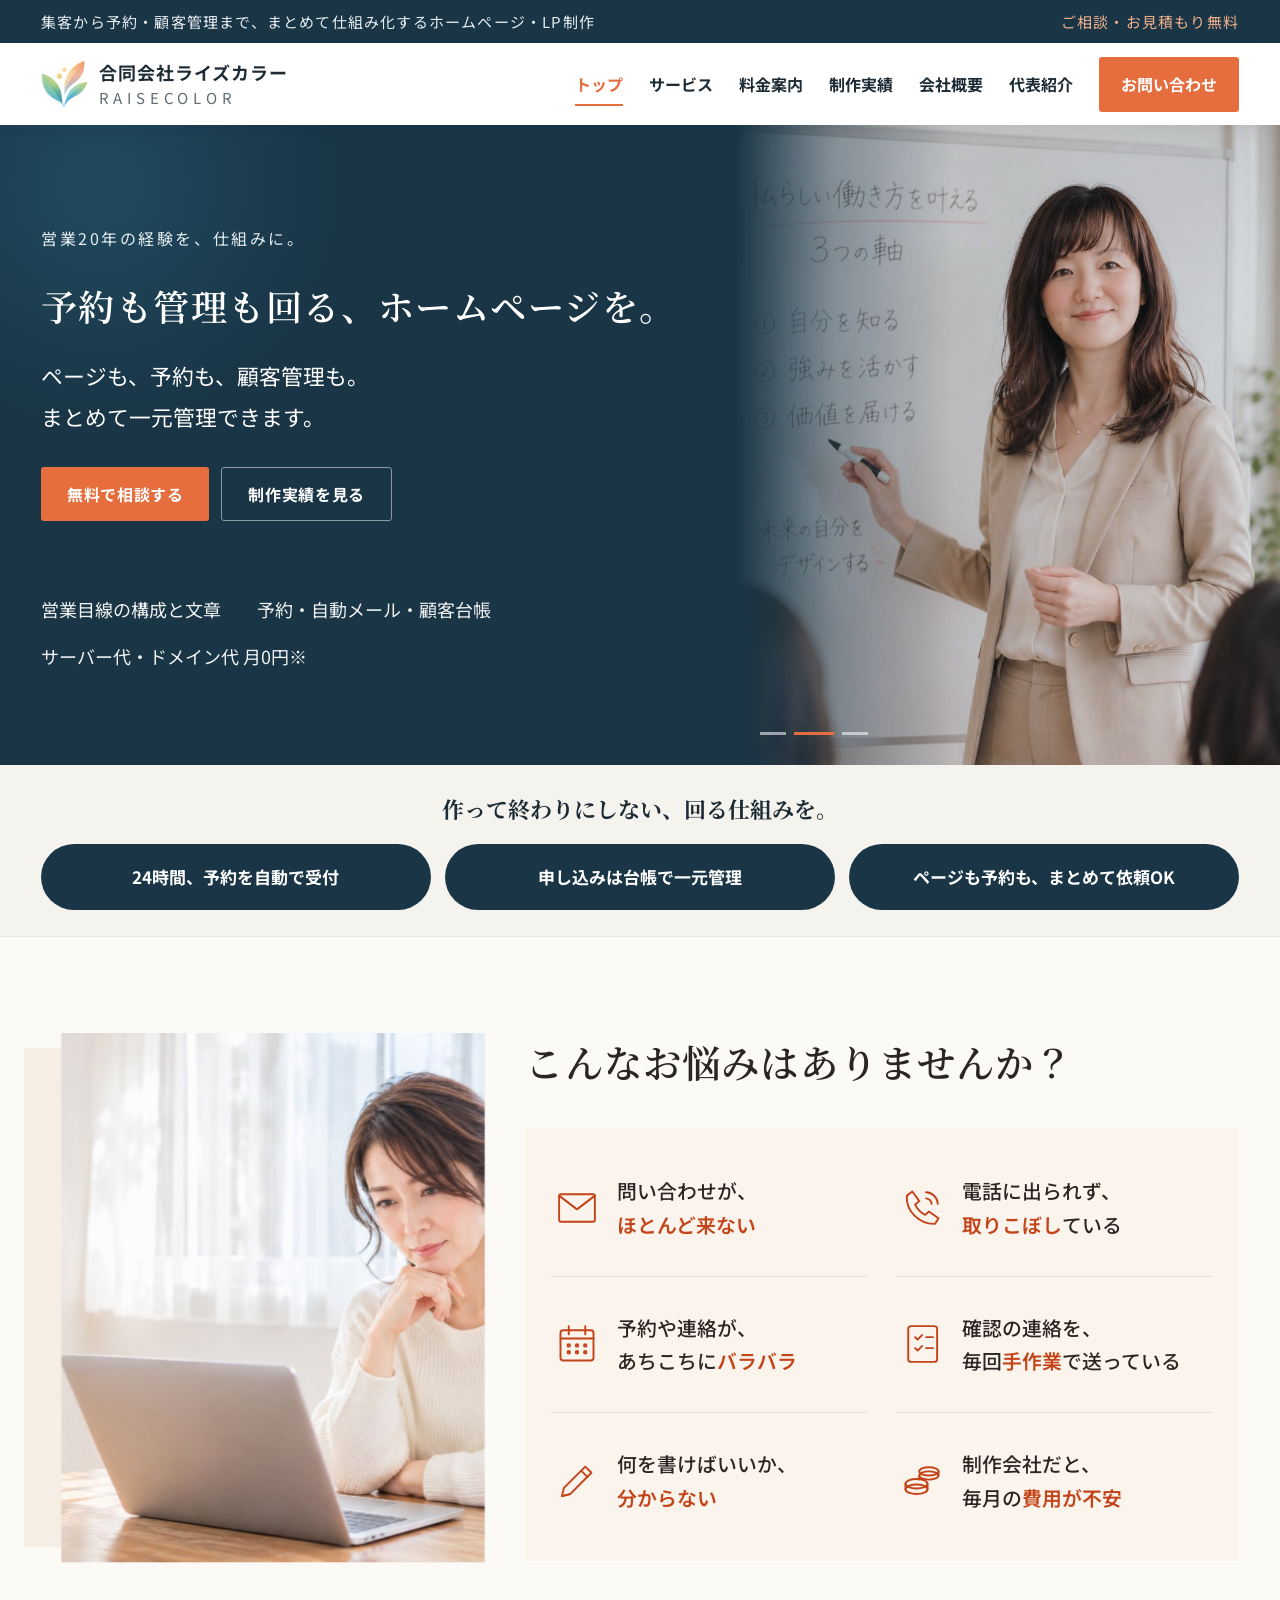
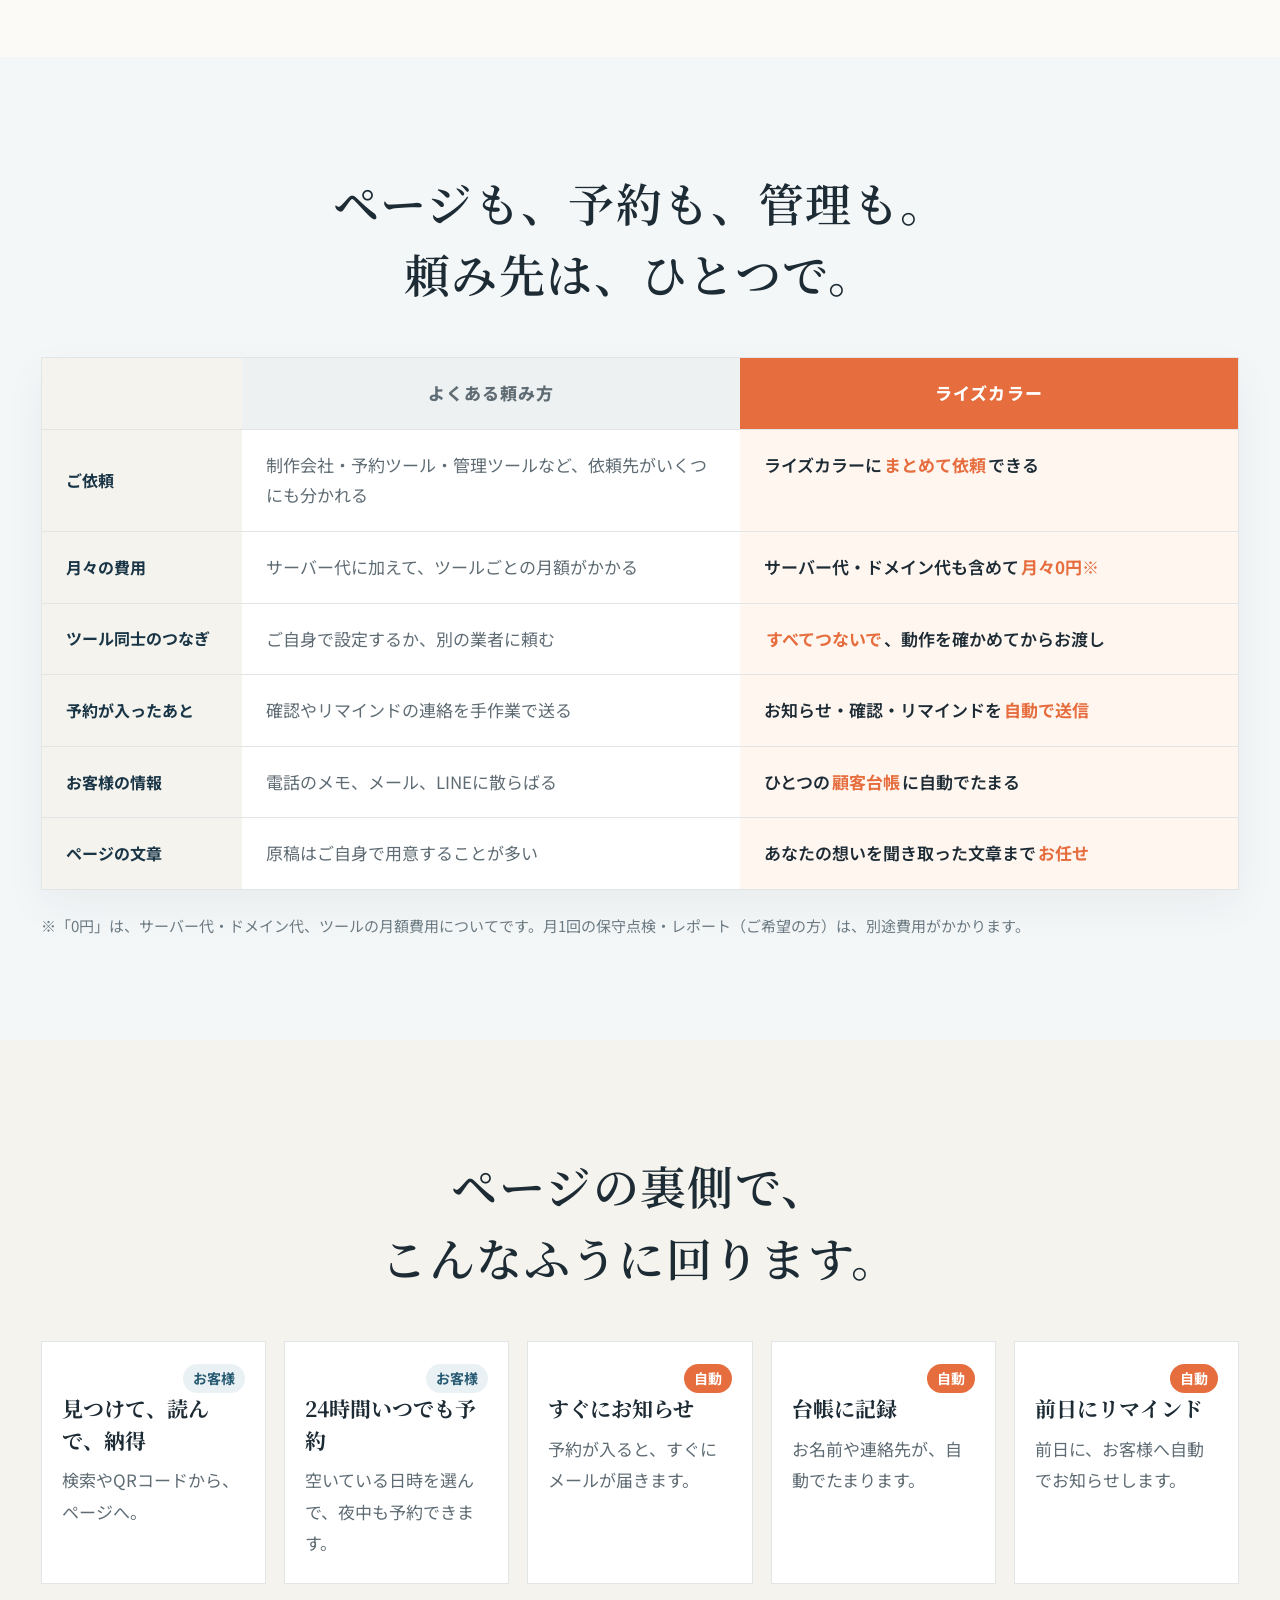
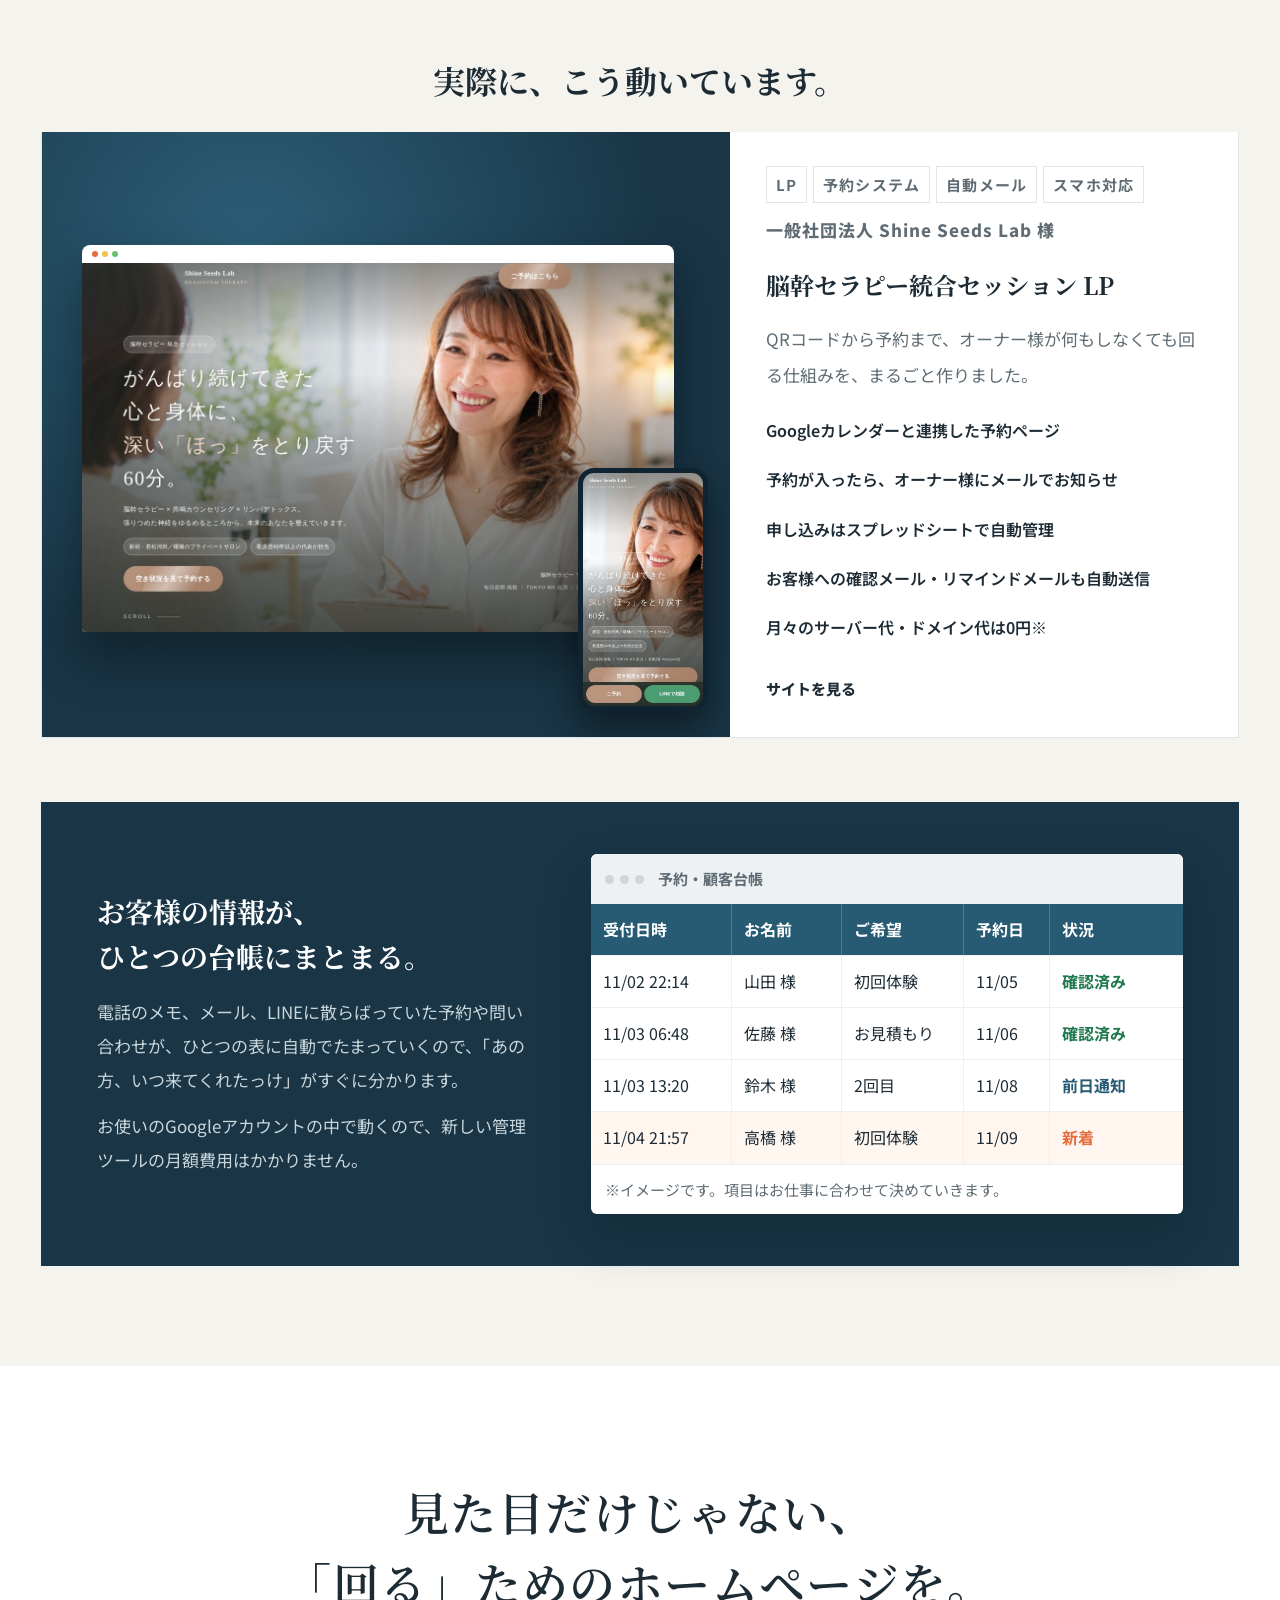
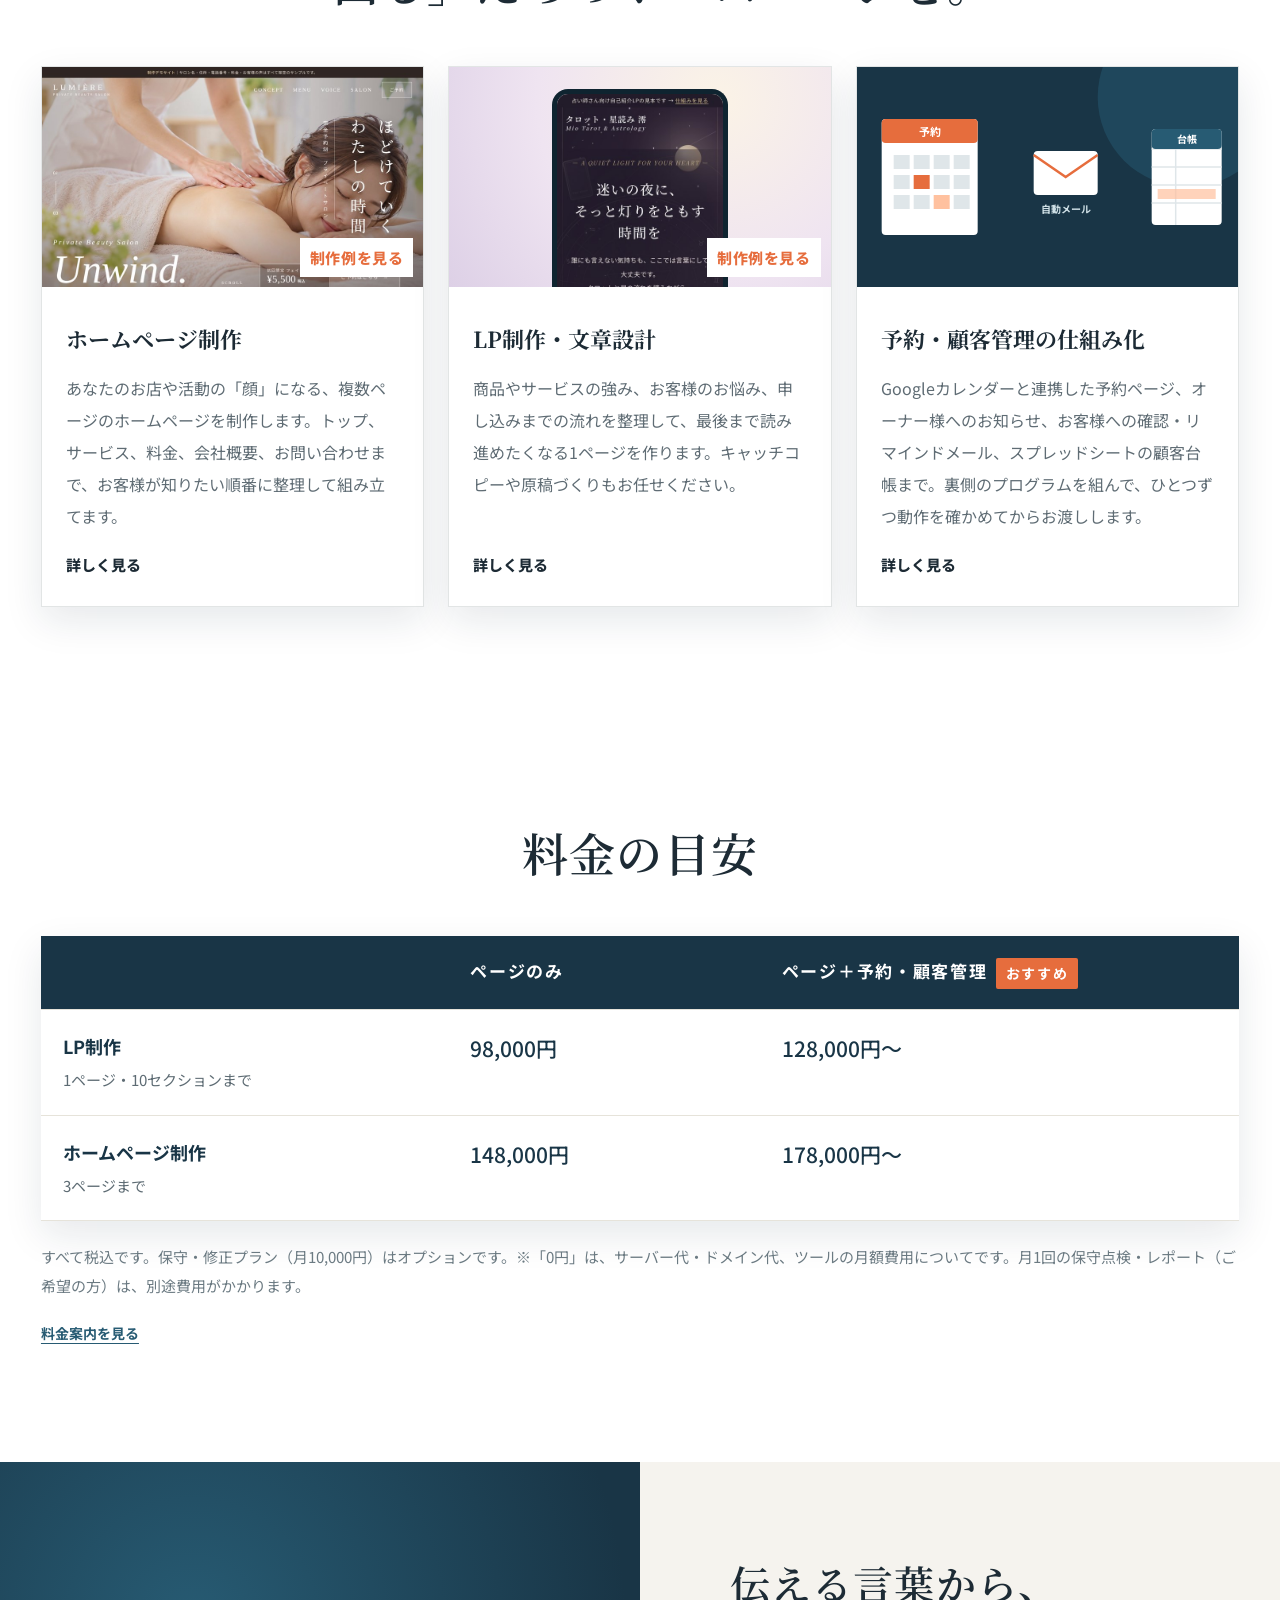
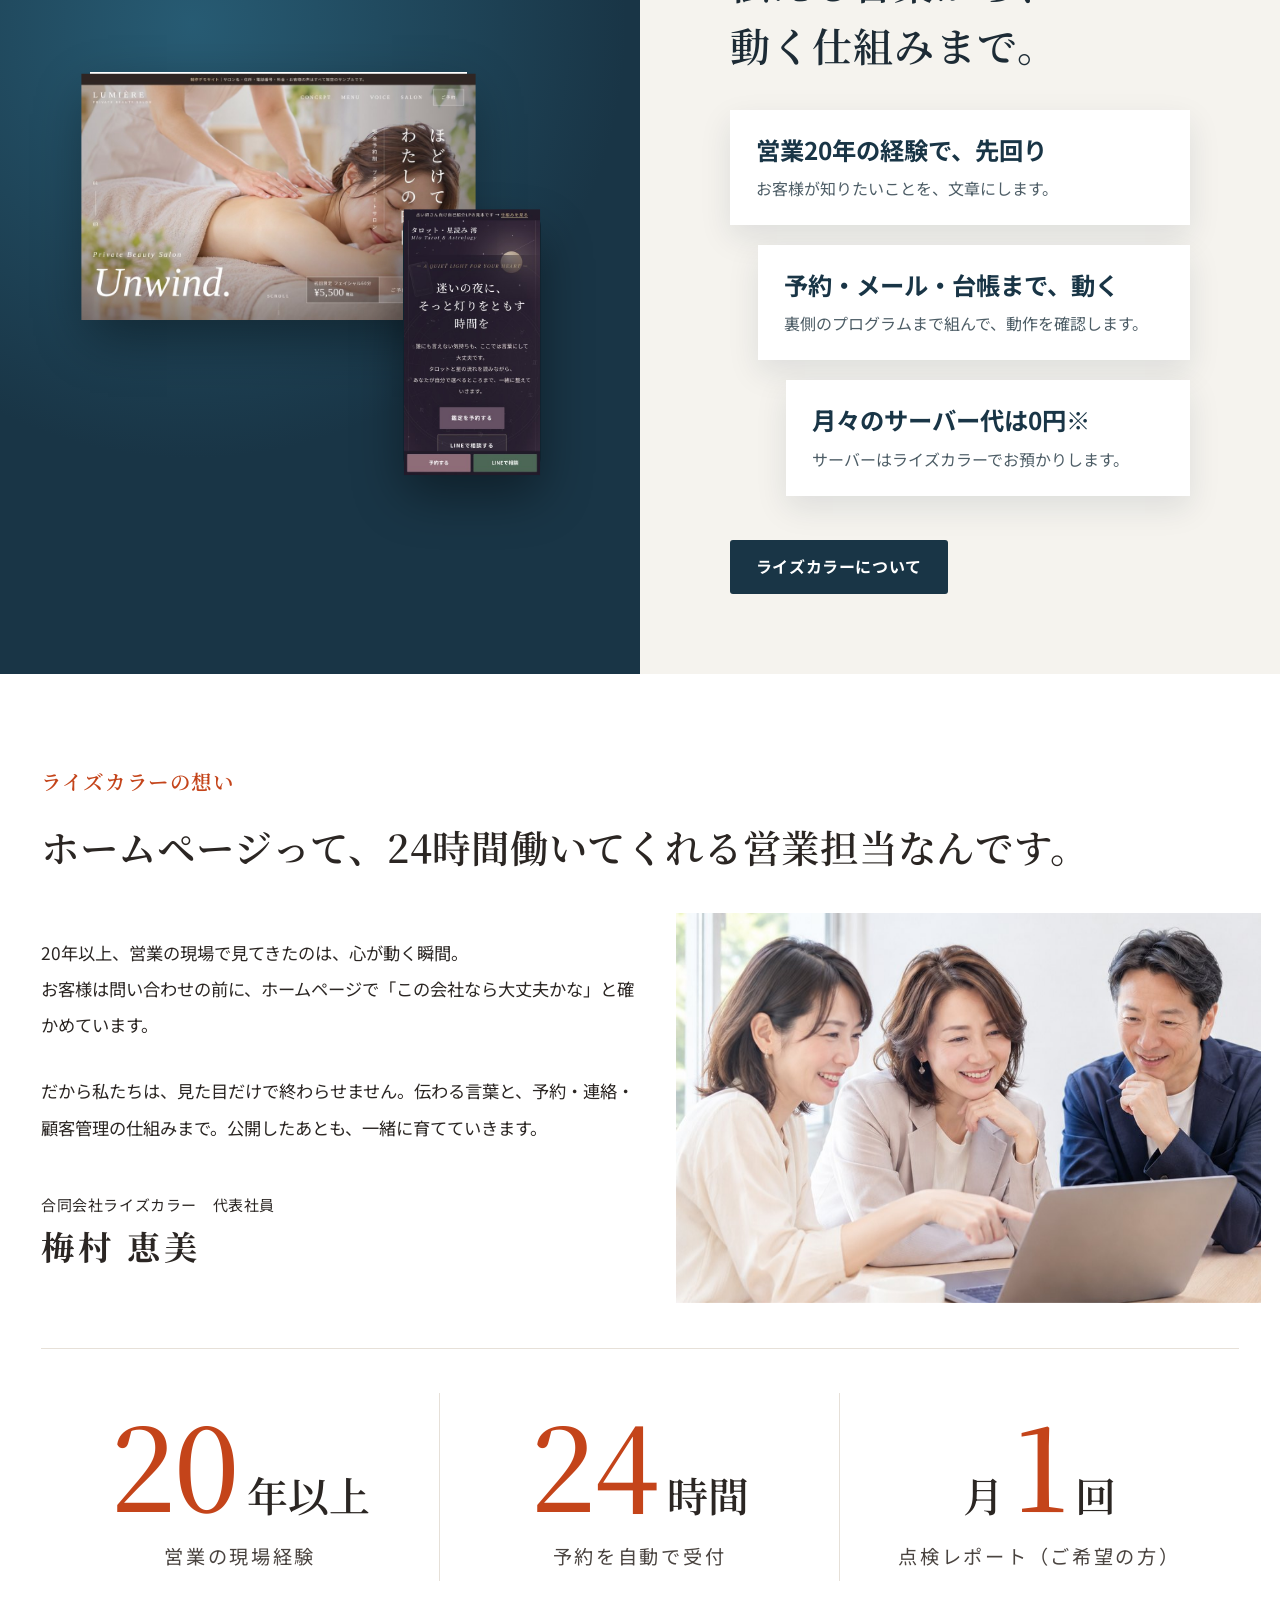
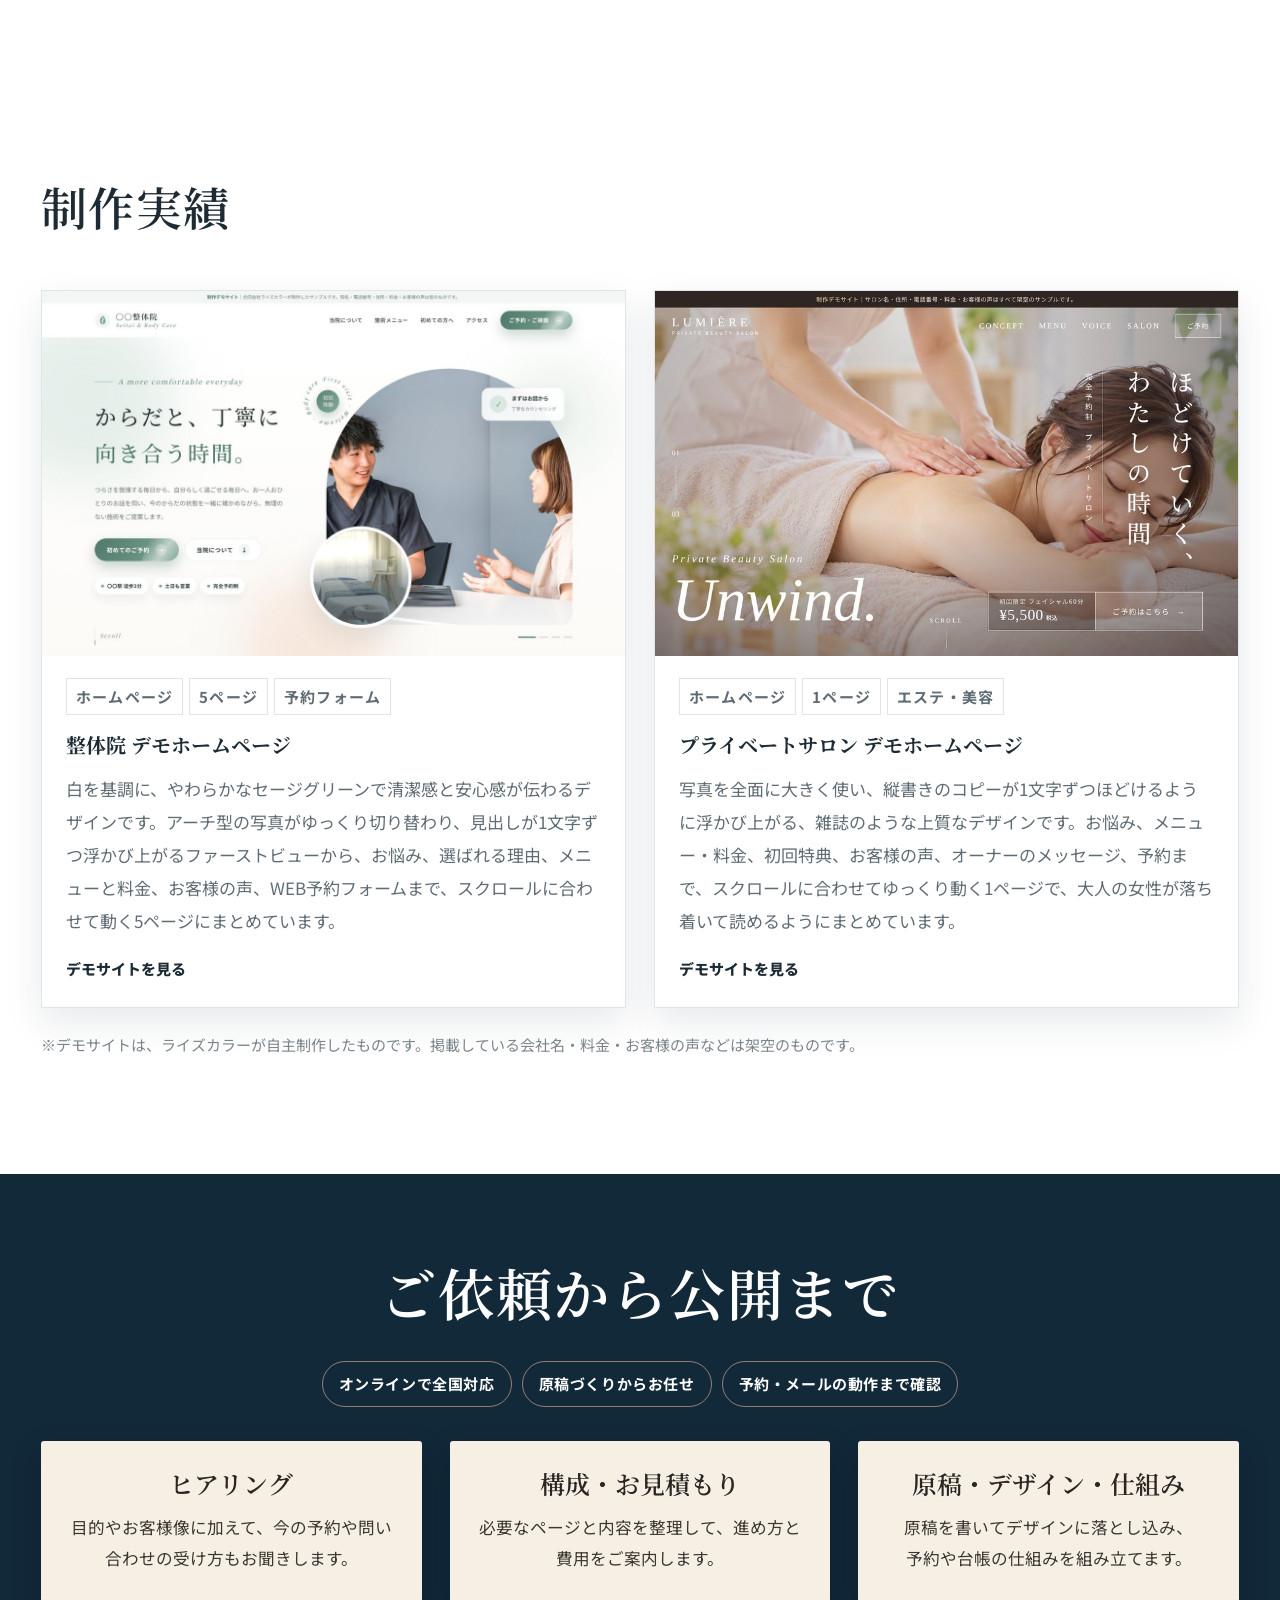
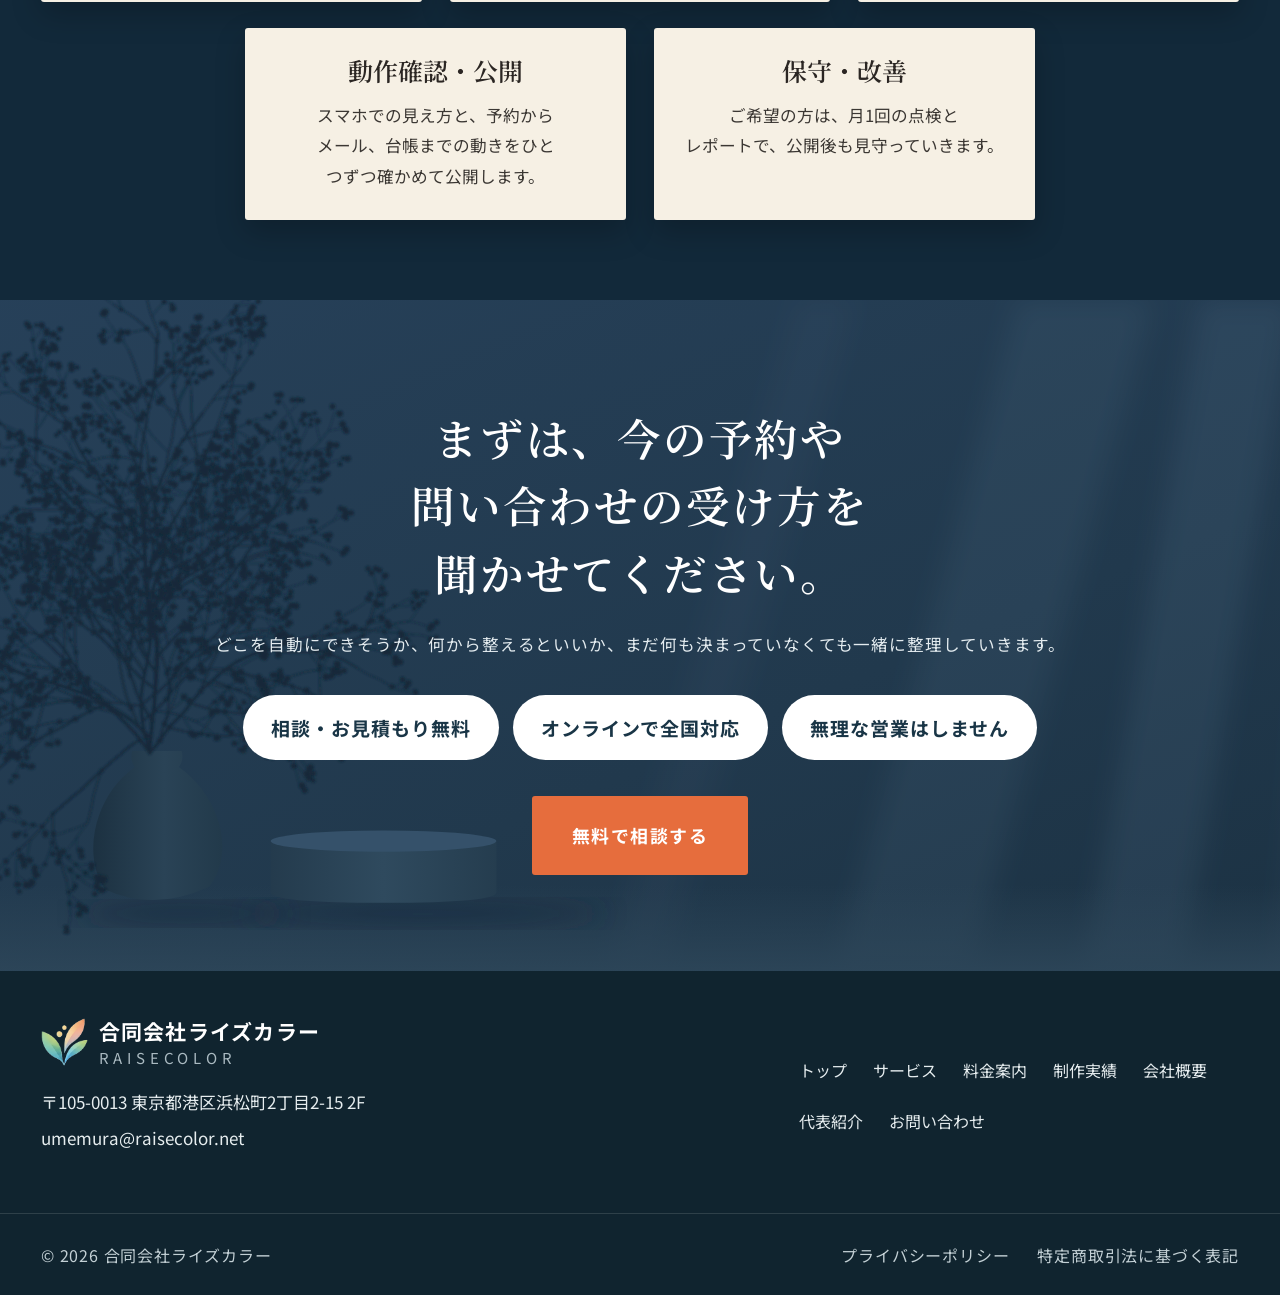
==== commit 630cb77d: "トップ見出しをPCで1行表示に Co-Authored-By: Claude Sonnet 5.5 <noreply@anthropic.com> Claude-Session: https://cl" ====
--- a/index.html
+++ b/index.html
@@ -51,7 +51,7 @@
       <div class="hero-grid">
         <div class="hero-content">
           <p class="eyebrow">営業20年の経験を、仕組みに。</p>
-          <h1>予約も管理も回る、<br>ホームページを。</h1>
+          <h1><span class="ph">予約も管理も回る、</span><span class="ph">ホームページを。</span></h1>
           <p class="hero-lead">ページも、予約も、顧客管理も。<br>まとめて一元管理できます。</p>
           <div class="hero-actions">
             <a class="button button-primary" href="contact.html">無料で相談する</a>
--- a/clean.css
+++ b/clean.css
@@ -472,3 +472,16 @@
 .flow-badges span::before,.price-box li::before,.work-points li::before{content:none!important;display:none!important}
 .price-box li,.work-points li{padding-left:0!important}
 .trust-icon{display:none!important}
+.process-section .process-step{text-align:center!important}
+.process-section .process-step h3{text-align:center}
+
+/* トップ見出しを1行に */
+@media(min-width:861px){
+  .hero-content{container-type:inline-size}
+  .hero h1{white-space:nowrap!important;font-size:clamp(26px,5.6cqw,64px)!important}
+  .hero h1 .ln{overflow:visible}
+}
+@media(max-width:860px){
+  .hero h1{font-size:clamp(28px,7.6vw,36px)!important;white-space:normal!important}
+  .hero h1 .ph{display:inline-block}
+}
